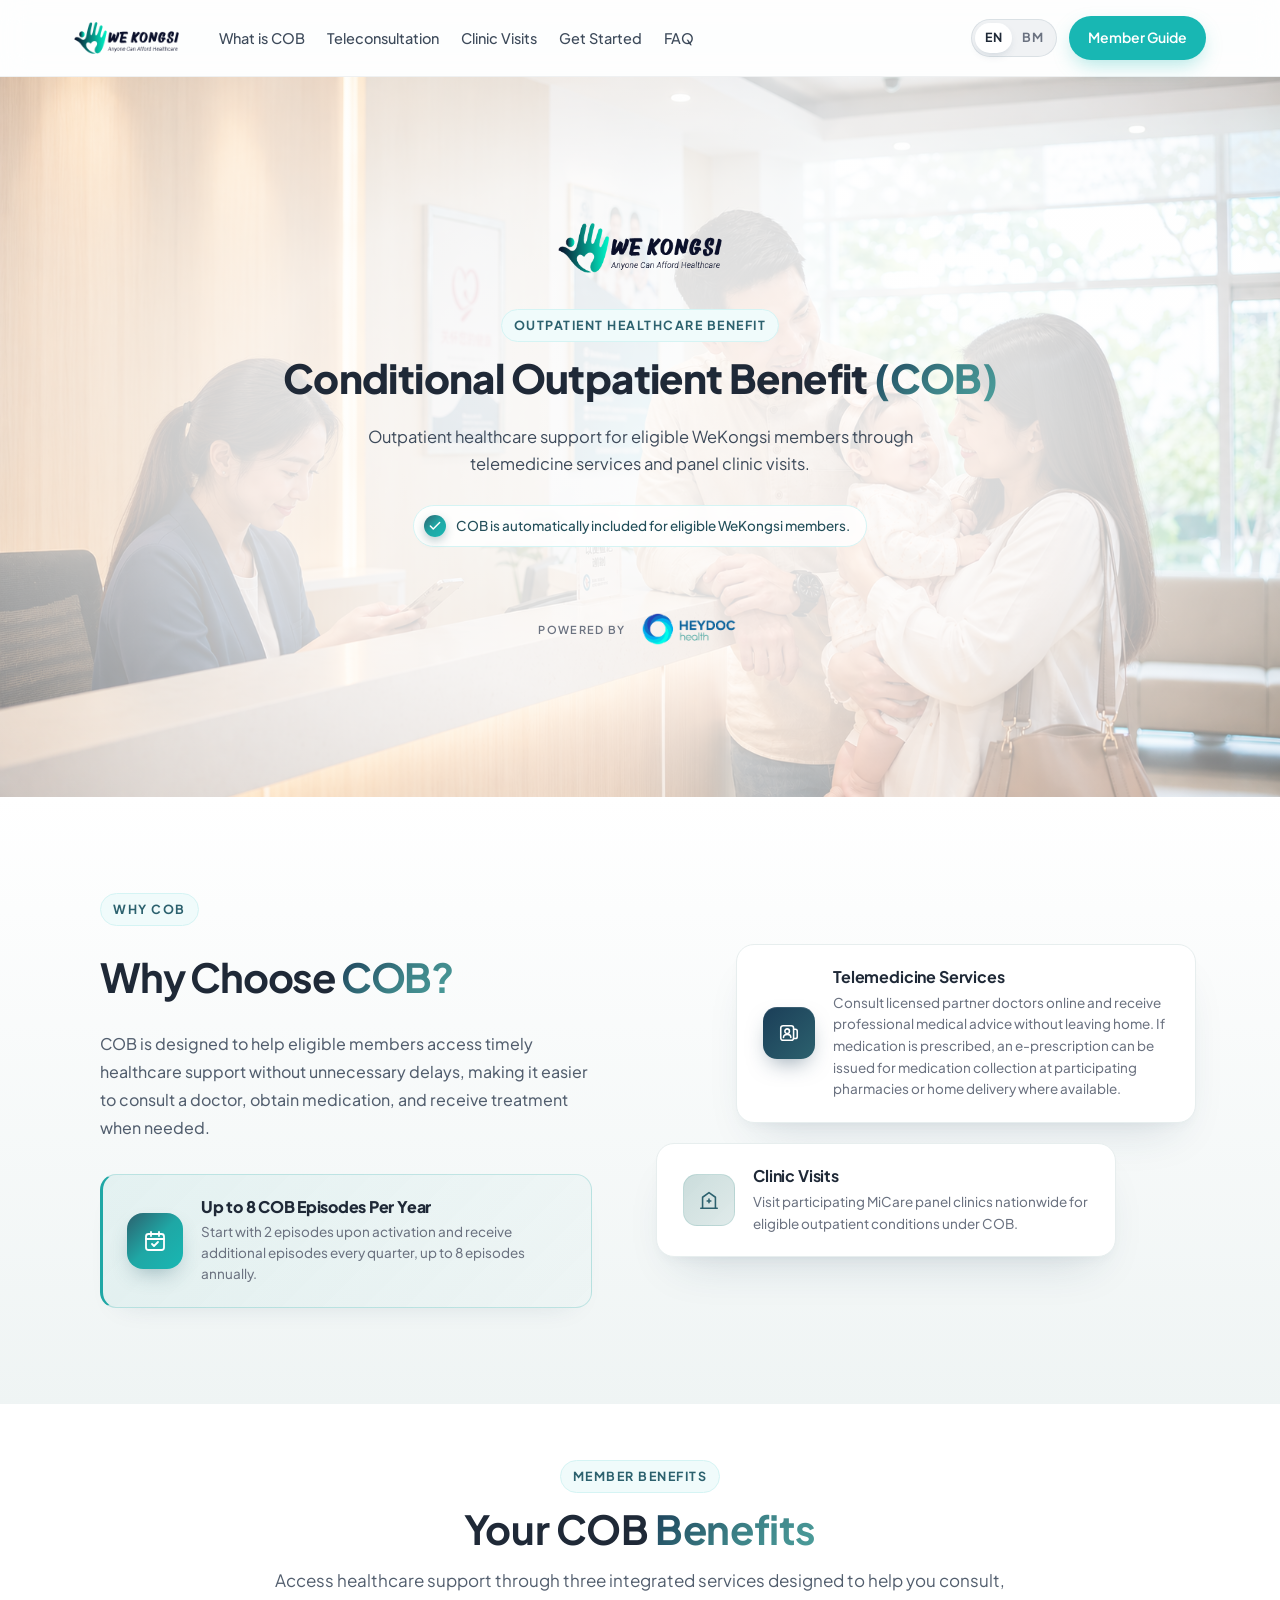
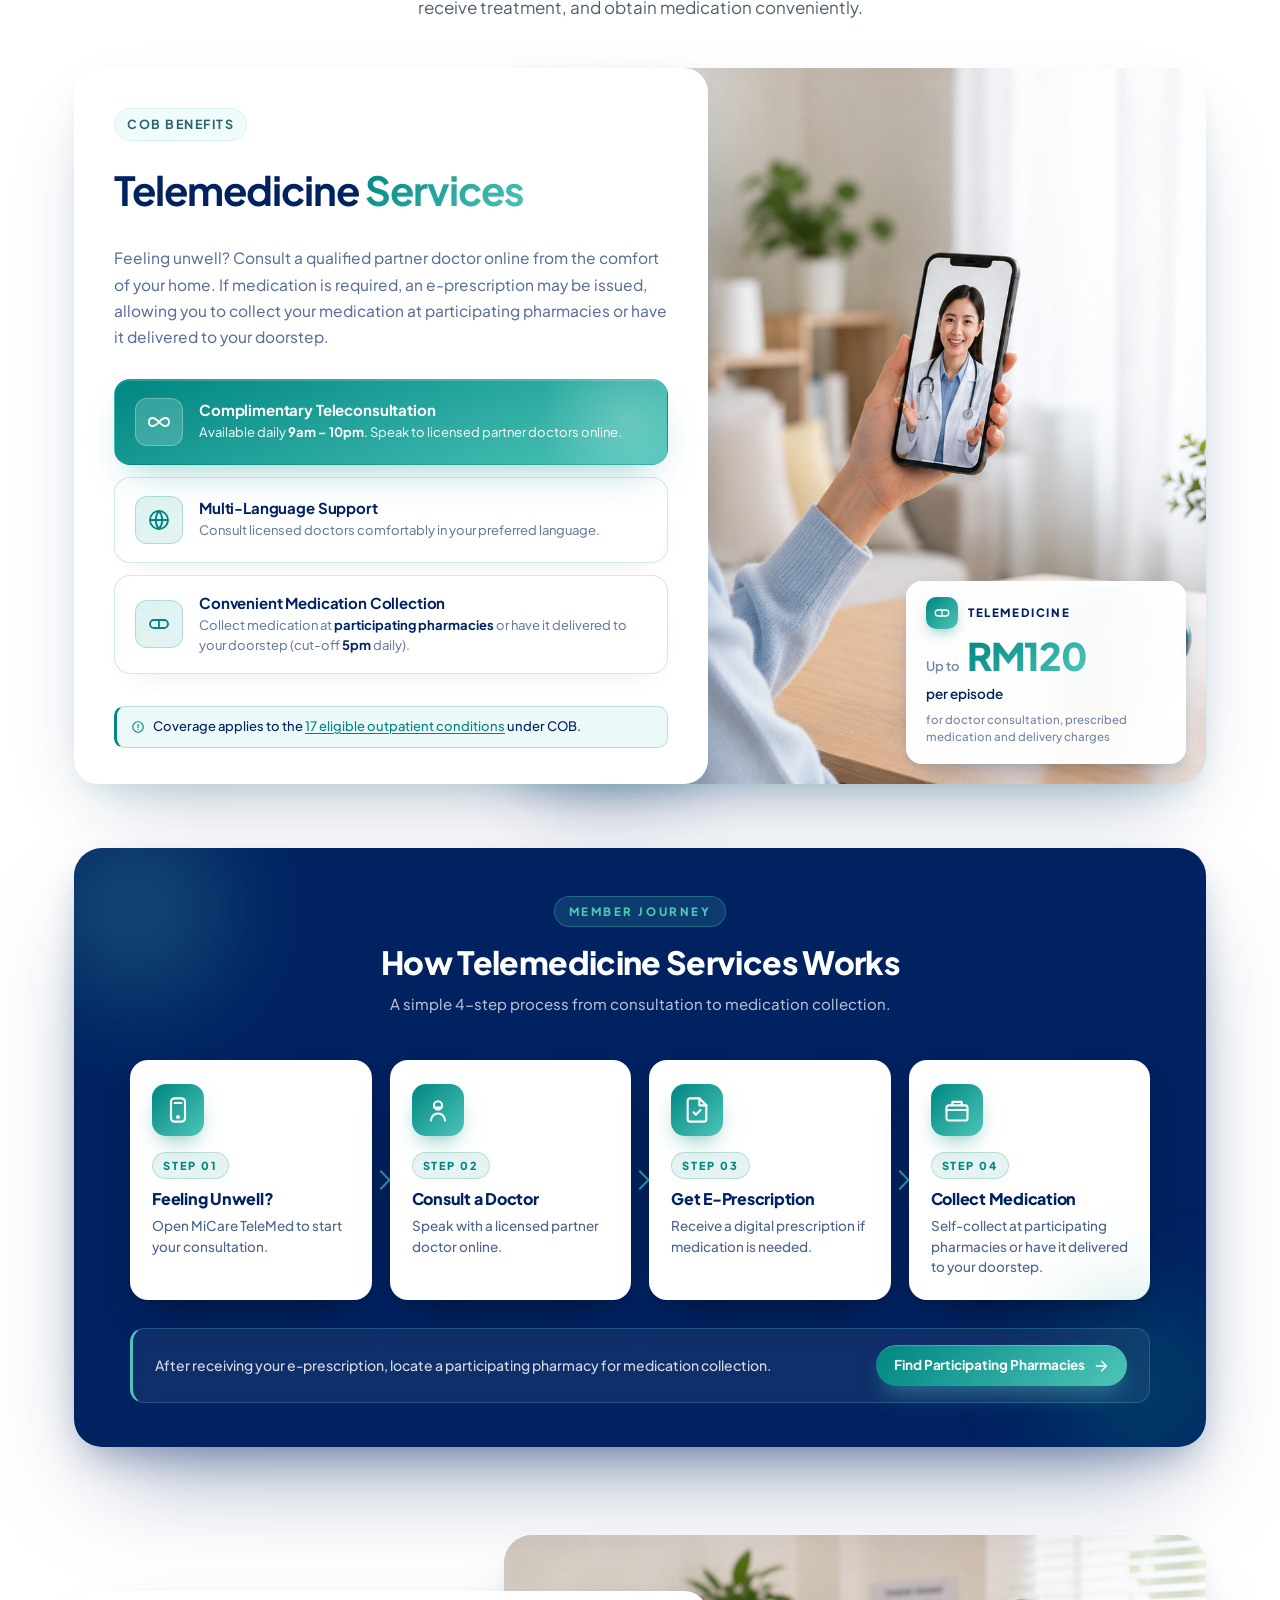
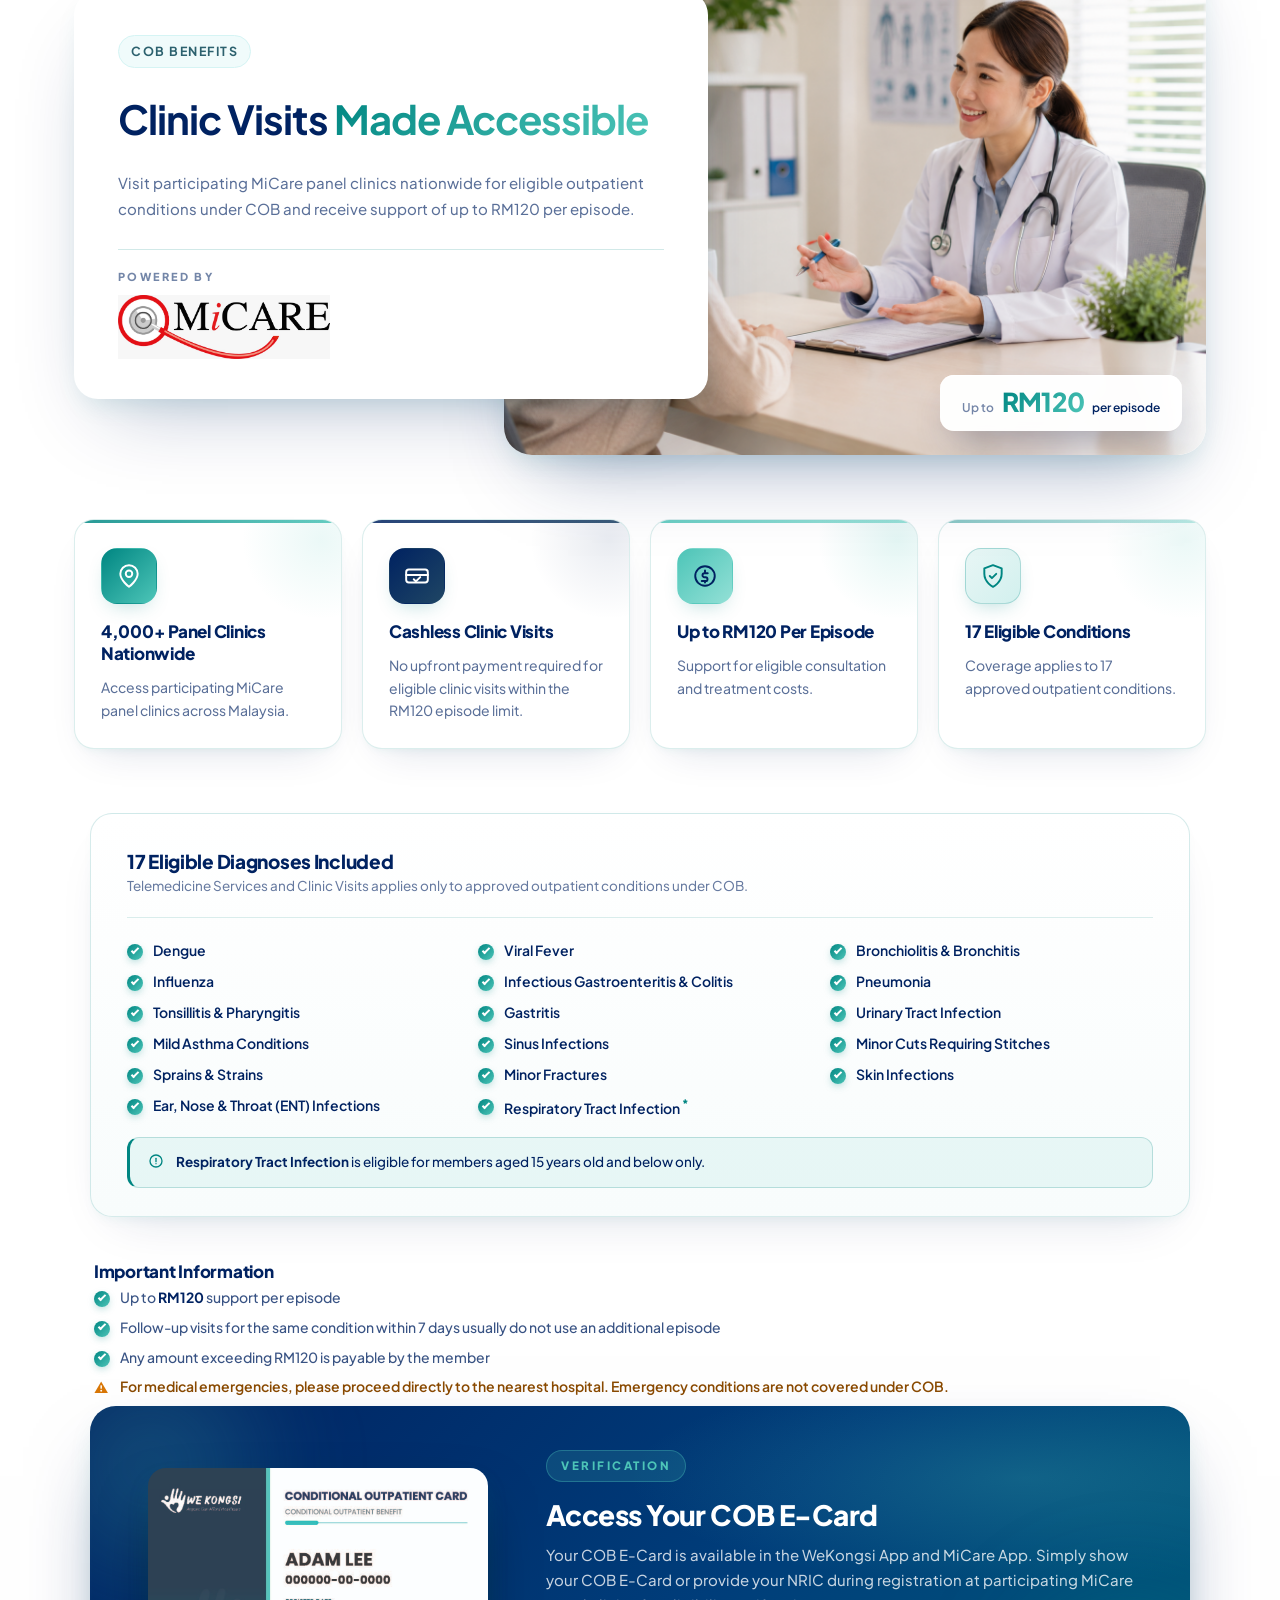
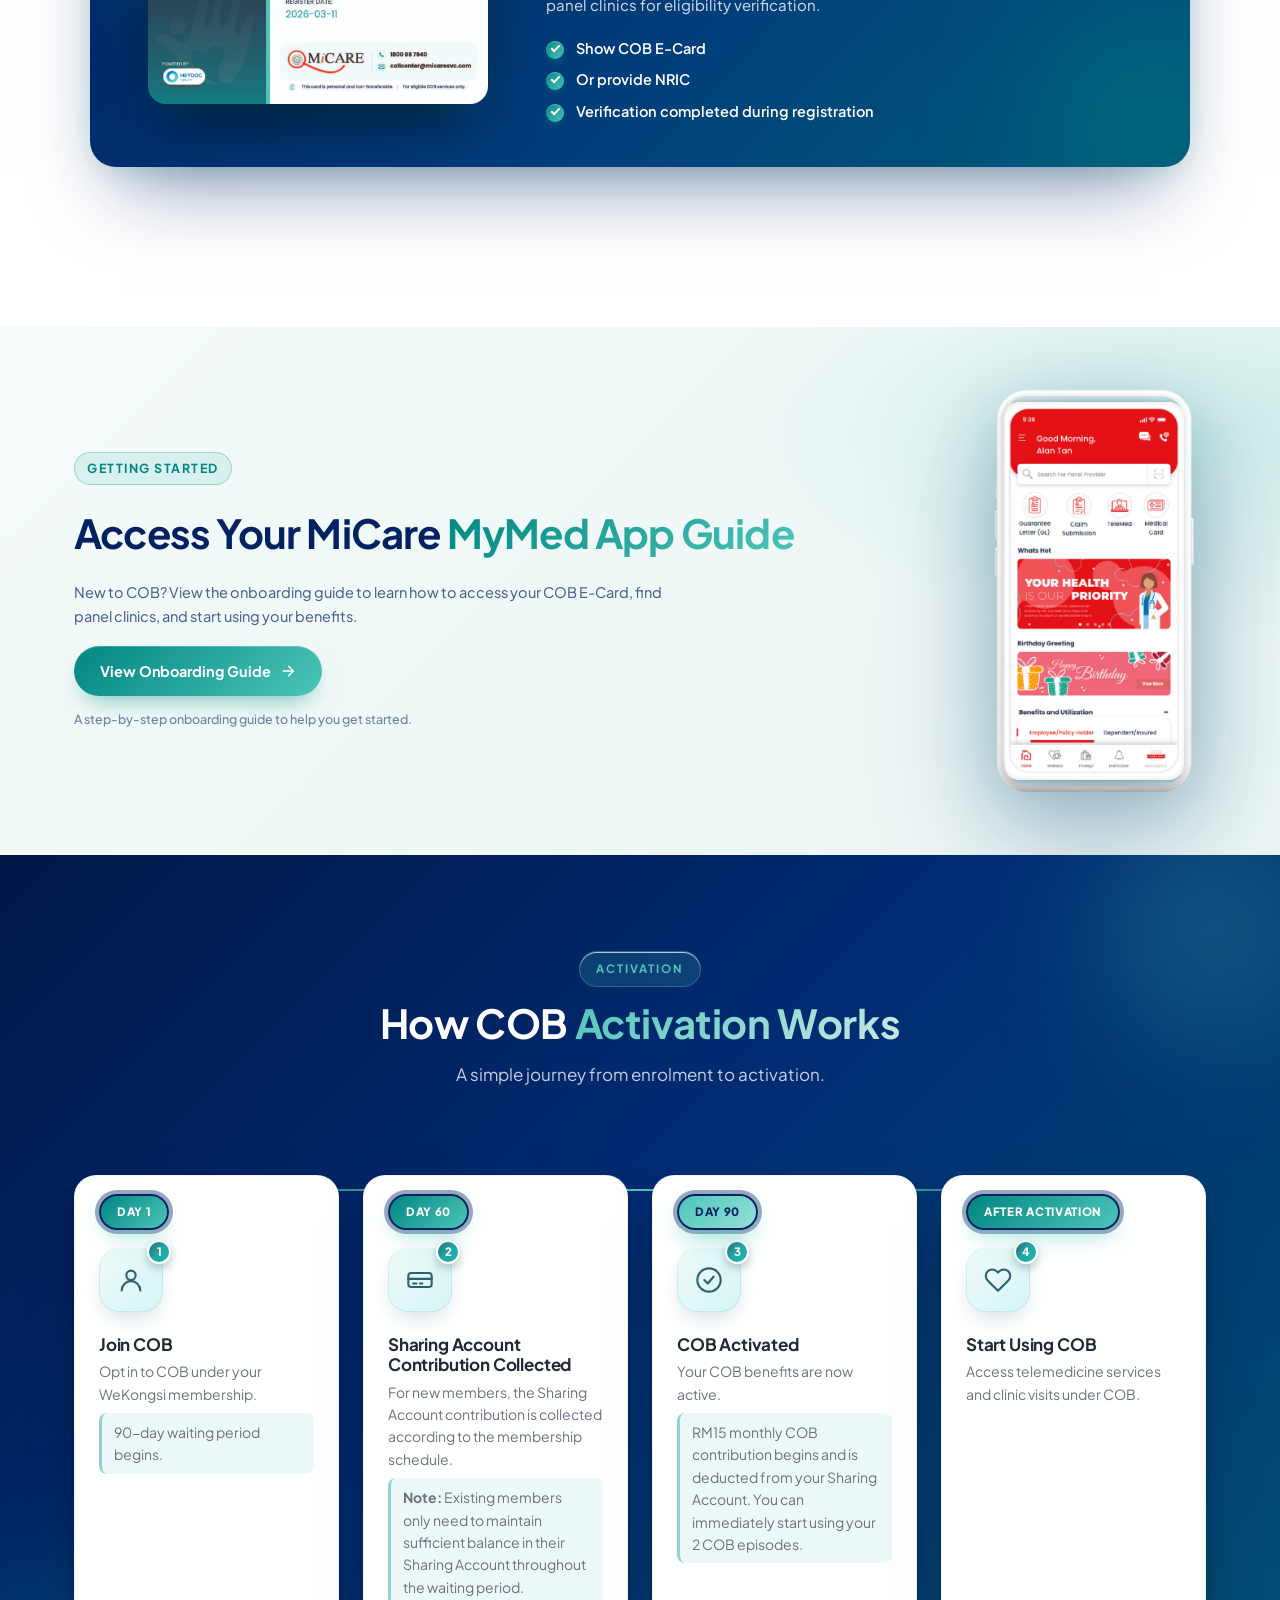
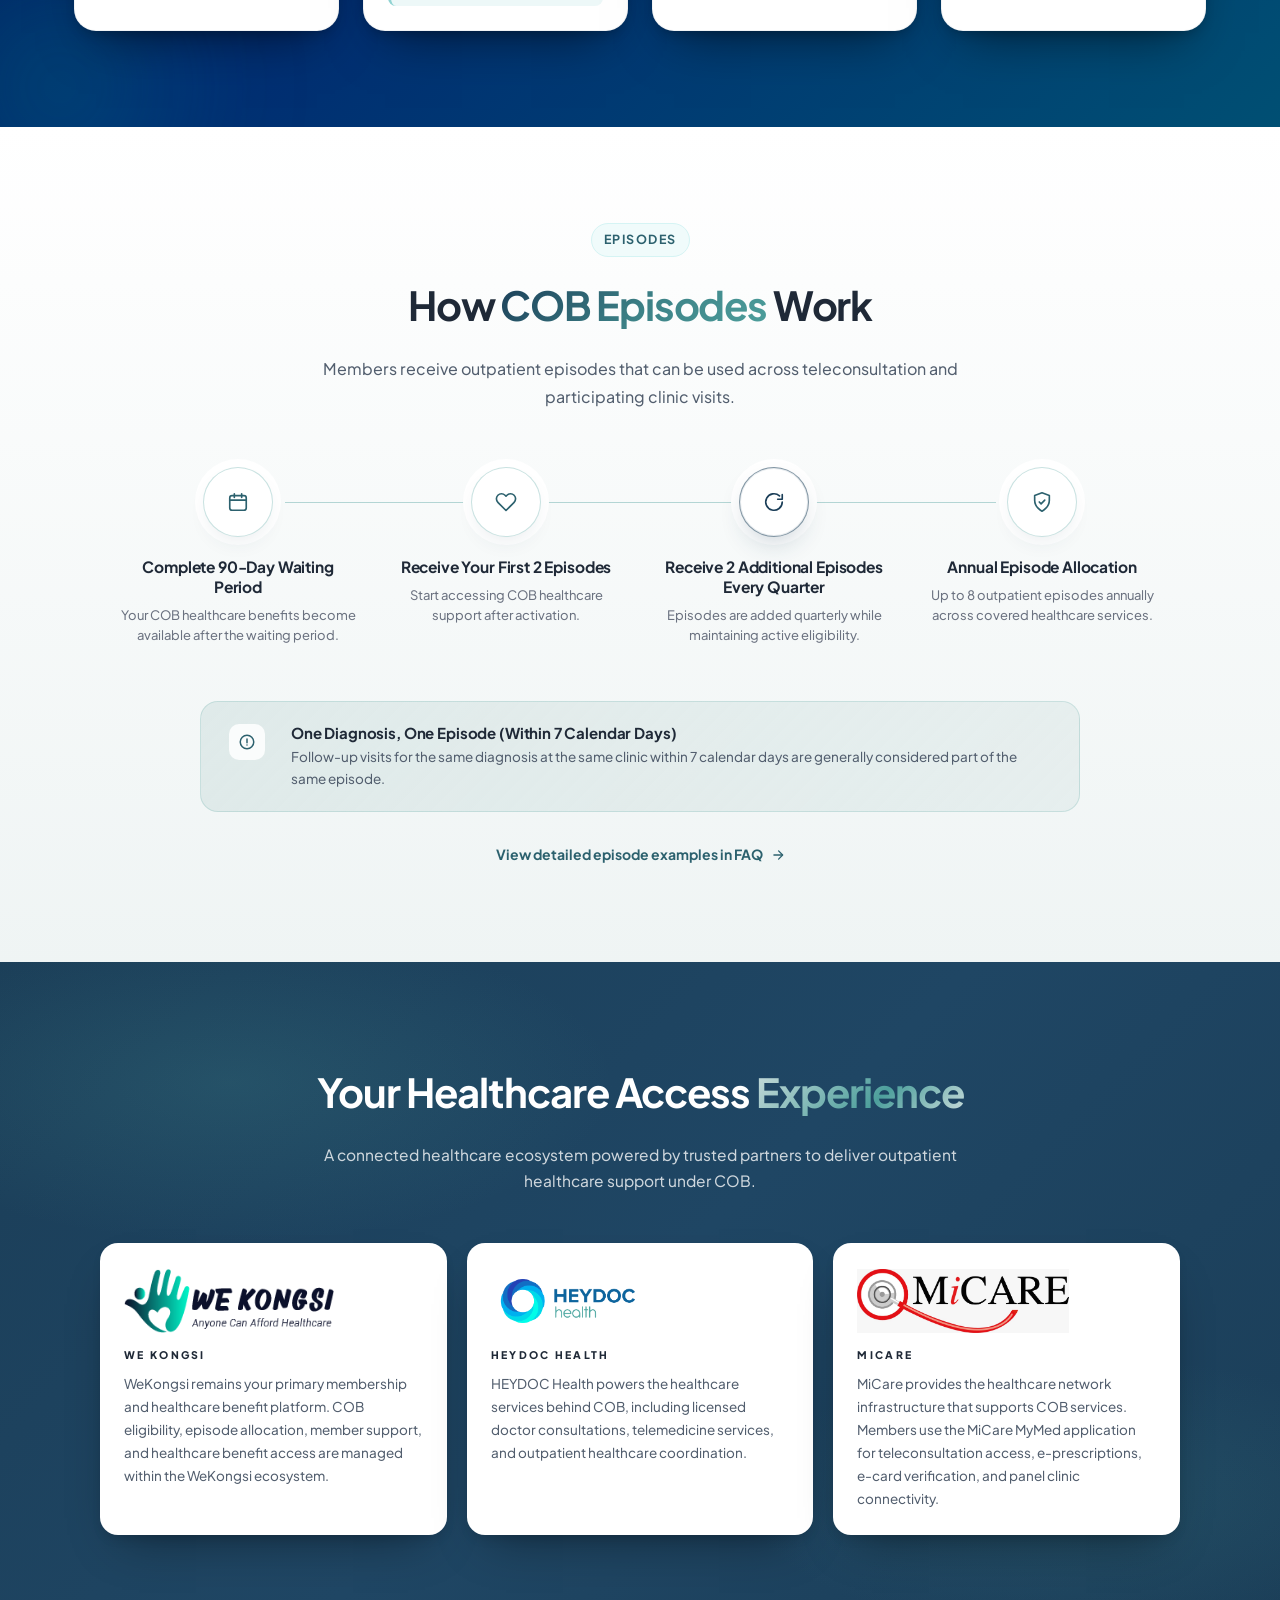
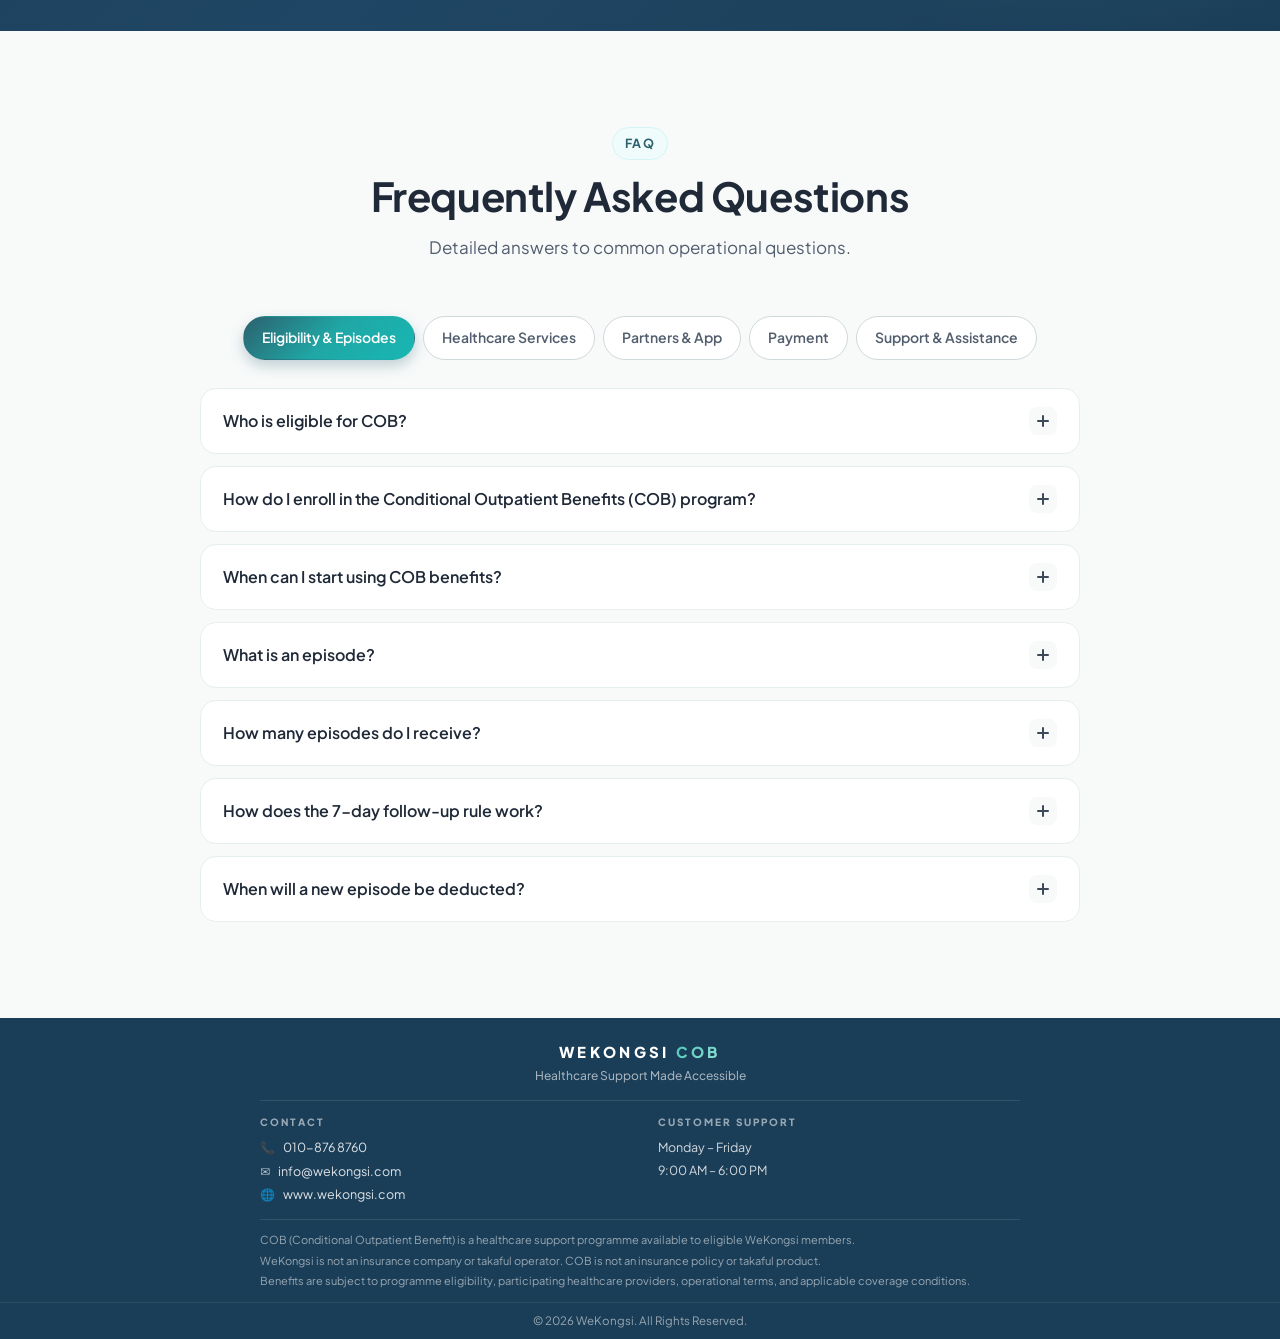
==== index.html @ 865c1e7e "Reframe Benefit 01 as Telemedicine Services (RM120 combined cap) - Why COB: merge Complimentary Tele" ====
<!DOCTYPE html>
<html lang="en">
<head>
  <meta charset="UTF-8" />
  <meta name="viewport" content="width=device-width, initial-scale=1.0" />
  <meta name="description" content="WeKongsi Conditional Outpatient Benefit (COB) — Outpatient healthcare support through teleconsultation, pharmacy access, panel clinics, and urgent care." />
  <title>WeKongsi COB — Conditional Outpatient Benefit</title>
  <link rel="preconnect" href="https://fonts.googleapis.com" />
  <link rel="preconnect" href="https://fonts.gstatic.com" crossorigin />
  <link href="https://fonts.googleapis.com/css2?family=Plus+Jakarta+Sans:wght@400;500;600;700;800&family=Inter:wght@400;500;600;700&display=swap" rel="stylesheet" />
  <link rel="stylesheet" href="styles.css?v=2026-06-tkn1" />
</head>
<body>

  <!-- NAVBAR -->
  <header class="nav">
    <div class="container nav__inner">
      <a class="nav__brand" href="#top" aria-label="WeKongsi home">
        <img src="wekongsilogo.jpg" alt="WeKongsi" class="nav__logo" />
      </a>
      <nav class="nav__links" aria-label="Primary">
        <a href="#what">What is COB</a>
        <a href="#teleconsult">Teleconsultation</a>
        <a href="#clinicvisit">Clinic Visits</a>
        <a href="#start">Get Started</a>
        <a href="#faq">FAQ</a>
      </nav>
      <div class="nav__actions">
        <div class="nav__lang" role="group" aria-label="Language">
          <a href="index.html" class="nav__lang-btn is-active" aria-current="page">EN</a>
          <a href="index-bm.html" class="nav__lang-btn">BM</a>
        </div>
        <a href="WeKongsi-Members-Onboarding-Deck-V2-June2026.pdf" target="_blank" rel="noopener" class="btn btn--primary btn--sm">Member Guide</a>
      </div>
      <button class="nav__toggle" aria-label="Toggle menu" aria-expanded="false">
        <span></span><span></span><span></span>
      </button>
    </div>
  </header>

  <main id="top">

    <!-- 1. HERO -->
    <section class="hero">
      <div class="hero__photo" aria-hidden="true"></div>
      <div class="hero__overlay" aria-hidden="true"></div>
      <div class="container hero__inner">
        <div class="hero__copy">
          <div class="hero__brandblock">
            <img src="wekongsilogo.jpg" alt="WeKongsi" class="hero__logo" />
          </div>

          <span class="eyebrow">Outpatient Healthcare Benefit</span>
          <h1 class="hero__title">
            Conditional Outpatient Benefit <span class="grad">(COB)</span>
          </h1>
          <p class="hero__sub">
            Outpatient healthcare support for eligible WeKongsi members through
            telemedicine services and panel clinic visits.
          </p>

          <div class="hero__note">
            <span class="hero__noteicon">
              <svg viewBox="0 0 24 24" width="14" height="14" fill="none" stroke="currentColor" stroke-width="2.5" stroke-linecap="round" stroke-linejoin="round"><path d="M20 6 9 17l-5-5"/></svg>
            </span>
            COB is automatically included for eligible WeKongsi members.
          </div>

          <div class="powered powered--big">
            <span class="powered__label">Powered by</span>
            <img src="heydoclogo.jpg" alt="HEYDOC Health" class="powered__logo" />
          </div>
        </div>
      </div>
    </section>

    <!-- 2. WHAT IS COB -->
    <section id="what" class="section section--quiet">
      <div class="container">
        <div class="overview">
          <div class="overview__head">
            <span class="eyebrow">Why COB</span>
            <h2 class="overview__title">Why Choose <span class="grad">COB?</span></h2>
            <p class="overview__desc">
              COB is designed to help eligible members access timely healthcare support without unnecessary delays, making it easier to consult a doctor, obtain medication, and receive treatment when needed.
            </p>
            <article class="overview__feature">
              <div class="overview__feature-icon">
                <svg viewBox="0 0 24 24" width="24" height="24" fill="none" stroke="currentColor" stroke-width="1.8" stroke-linecap="round" stroke-linejoin="round"><rect x="3" y="5" width="18" height="16" rx="2.5"/><path d="M3 10h18M8 3v4M16 3v4"/><path d="m9 15 2 2 4-4"/></svg>
              </div>
              <div class="overview__feature-body">
                <h3>Up to 8 COB Episodes Per Year</h3>
                <p>Start with 2 episodes upon activation and receive additional episodes every quarter, up to 8 episodes annually.</p>
              </div>
            </article>
          </div>

          <div class="overview__cards">
            <article class="ocard ocard--a">
              <div class="ocard__icon ocard__icon--dark">
                <svg viewBox="0 0 24 24" width="22" height="22" fill="none" stroke="currentColor" stroke-width="1.7" stroke-linecap="round" stroke-linejoin="round"><rect x="3" y="4" width="14" height="16" rx="2.5"/><circle cx="10" cy="10" r="2.5"/><path d="M6 17c0-2.2 1.8-3.5 4-3.5s4 1.3 4 3.5"/><path d="M17 8h2a2 2 0 0 1 2 2v6a2 2 0 0 1-2 2h-2"/></svg>
              </div>
              <div class="ocard__body">
                <h4>Telemedicine Services</h4>
                <p>Consult licensed partner doctors online and receive professional medical advice without leaving home. If medication is prescribed, an e-prescription can be issued for medication collection at participating pharmacies or home delivery where available.</p>
              </div>
            </article>
            <article class="ocard ocard--b">
              <div class="ocard__icon ocard__icon--soft">
                <svg viewBox="0 0 24 24" width="22" height="22" fill="none" stroke="currentColor" stroke-width="1.7" stroke-linecap="round" stroke-linejoin="round"><path d="M3 21h18"/><path d="M5 21V9l7-5 7 5v12"/><path d="M10 13h4M12 11v4"/></svg>
              </div>
              <div class="ocard__body">
                <h4>Clinic Visits</h4>
                <p>Visit participating MiCare panel clinics nationwide for eligible outpatient conditions under COB.</p>
              </div>
            </article>
          </div>
        </div>
      </div>
    </section>










    <!-- Benefits intro heading -->
    <section id="benefits" class="section section--quiet benefits-intro">
      <div class="container">
        <div class="section__head section__head--center">
          <span class="eyebrow eyebrow--center">Member Benefits</span>
          <h2>Your COB <span class="grad">Benefits</span></h2>
          <p class="lead">Access healthcare support through three integrated services designed to help you consult, receive treatment, and obtain medication conveniently.</p>
        </div>
      </div>
    </section>

    <!-- 3. TELEMEDICINE SERVICES — Benefit 01 -->
    <section id="teleconsult" class="section tk-section">
      <div class="container">
        <div class="tk">
          <!-- 2-column hero: image left + title/subtitle right -->
          <div class="tk__hero">
            <div class="tk__image">
              <img src="tele.jpg" alt="Online doctor consultation through MiCare healthcare platform" />
              <div class="tk__overlay">
                <div class="tk__overlay-head">
                  <span class="tk__overlay-icon">
                    <svg viewBox="0 0 24 24" width="18" height="18" fill="none" stroke="currentColor" stroke-width="1.8" stroke-linecap="round" stroke-linejoin="round"><rect x="3" y="8" width="18" height="8" rx="4"/><path d="M12 8v8"/></svg>
                  </span>
                  <span class="tk__overlay-label">Telemedicine</span>
                </div>
                <div class="tk__overlay-amount">
                  <span class="tk__overlay-prefix">Up to</span>
                  <strong class="tk__overlay-big">RM120</strong>
                  <span class="tk__overlay-suffix">per episode</span>
                </div>
                <p class="tk__overlay-sub">for doctor consultation, prescribed medication and delivery charges</p>
              </div>
            </div>

            <div class="tk__head">
              <span class="eyebrow tk__eyebrow">COB Benefits</span>
              <h2 class="tk__title">Telemedicine <span class="tk__title-grad">Services</span></h2>
              <p class="tk__lead">
                Feeling unwell? Consult a qualified partner doctor online from the comfort of your home. If medication is required, an e-prescription may be issued, allowing you to collect your medication at participating pharmacies or have it delivered to your doorstep.
              </p>

              <!-- 3 feature cards stacked below title/subtitle -->
              <div class="tk-cards">
                <article class="tk-card tk-card--primary">
                  <div class="tk-card__icon">
                    <svg viewBox="0 0 24 24" width="24" height="24" fill="none" stroke="currentColor" stroke-width="1.8" stroke-linecap="round" stroke-linejoin="round"><path d="M18.178 8c5.096 0 5.096 8 0 8-5.095 0-7.133-8-12.739-8-4.585 0-4.585 8 0 8 5.606 0 7.644-8 12.739-8z"/></svg>
                  </div>
                  <div class="tk-card__body">
                    <h3>Complimentary Teleconsultation</h3>
                    <p>Available daily <strong>9am – 10pm</strong>. Speak to licensed partner doctors online.</p>
                  </div>
                </article>

                <article class="tk-card">
                  <div class="tk-card__icon">
                    <svg viewBox="0 0 24 24" width="24" height="24" fill="none" stroke="currentColor" stroke-width="1.8" stroke-linecap="round" stroke-linejoin="round"><circle cx="12" cy="12" r="9"/><path d="M3 12h18"/><path d="M12 3a14 14 0 0 1 0 18M12 3a14 14 0 0 0 0 18"/></svg>
                  </div>
                  <div class="tk-card__body">
                    <h3>Multi-Language Support</h3>
                    <p>Consult licensed doctors comfortably in your preferred language.</p>
                  </div>
                </article>

                <article class="tk-card">
                  <div class="tk-card__icon">
                    <svg viewBox="0 0 24 24" width="24" height="24" fill="none" stroke="currentColor" stroke-width="1.8" stroke-linecap="round" stroke-linejoin="round"><rect x="3" y="8" width="18" height="8" rx="4"/><path d="M12 8v8"/></svg>
                  </div>
                  <div class="tk-card__body">
                    <h3>Convenient Medication Collection</h3>
                    <p>Collect medication at <strong>participating pharmacies</strong> or have it delivered to your doorstep (cut-off <strong>5pm</strong> daily).</p>
                  </div>
                </article>
              </div>

              <p class="tk__note"><svg viewBox="0 0 24 24" width="14" height="14" fill="none" stroke="currentColor" stroke-width="2" stroke-linecap="round" stroke-linejoin="round"><circle cx="12" cy="12" r="9"/><path d="M12 8v5"/><path d="M12 16h.01"/></svg><span>Coverage applies to the <a href="#diagnoses">17 eligible outpatient conditions</a> under COB.</span></p>
            </div>
          </div>
        </div>
      </div>

      <!-- Floating Journey Panel — overlaps the section bottom -->
      <div class="container">
        <div class="tk-journey">
          <div class="tk-journey__head">
            <span class="tk-journey__eyebrow">Member Journey</span>
            <h3 class="tk-journey__title">How Telemedicine Services Works</h3>
            <p class="tk-journey__desc">A simple 4-step process from consultation to medication collection.</p>
          </div>

          <ol class="tk-journey__steps">
            <li class="tk-jstep">
              <div class="tk-jstep__icon">
                <svg viewBox="0 0 24 24" width="28" height="28" fill="none" stroke="currentColor" stroke-width="1.8" stroke-linecap="round" stroke-linejoin="round"><rect x="6" y="2" width="12" height="20" rx="3"/><path d="M9 6h6"/><circle cx="12" cy="18" r="0.8" fill="currentColor"/></svg>
              </div>
              <span class="tk-jstep__num">Step 01</span>
              <h4>Feeling Unwell?</h4>
              <p>Open MiCare TeleMed to start your consultation.</p>
            </li>

            <li class="tk-jstep">
              <div class="tk-jstep__icon">
                <svg viewBox="0 0 24 24" width="28" height="28" fill="none" stroke="currentColor" stroke-width="1.8" stroke-linecap="round" stroke-linejoin="round"><circle cx="12" cy="8" r="3.5"/><path d="M6 21c0-3.5 2.7-6 6-6s6 2.5 6 6"/><path d="M9 10h6"/></svg>
              </div>
              <span class="tk-jstep__num">Step 02</span>
              <h4>Consult a Doctor</h4>
              <p>Speak with a licensed partner doctor online.</p>
            </li>

            <li class="tk-jstep">
              <div class="tk-jstep__icon">
                <svg viewBox="0 0 24 24" width="28" height="28" fill="none" stroke="currentColor" stroke-width="1.8" stroke-linecap="round" stroke-linejoin="round"><path d="M14 2H6a2 2 0 0 0-2 2v16a2 2 0 0 0 2 2h12a2 2 0 0 0 2-2V8z"/><path d="M14 2v6h6"/><path d="m9 14 2 2 4-4"/></svg>
              </div>
              <span class="tk-jstep__num">Step 03</span>
              <h4>Get E-Prescription</h4>
              <p>Receive a digital prescription if medication is needed.</p>
            </li>

            <li class="tk-jstep">
              <div class="tk-jstep__icon">
                <svg viewBox="0 0 24 24" width="28" height="28" fill="none" stroke="currentColor" stroke-width="1.8" stroke-linecap="round" stroke-linejoin="round"><rect x="3" y="8" width="18" height="13" rx="2"/><path d="M3 12h18M8 8V5h8v3"/></svg>
              </div>
              <span class="tk-jstep__num">Step 04</span>
              <h4>Collect Medication</h4>
              <p>Self-collect at participating pharmacies or have it delivered to your doorstep.</p>
            </li>
          </ol>

          <!-- Utility row — find a pharmacy after teleconsult -->
          <div class="tk-utility">
            <p class="tk-utility__text">After receiving your e-prescription, locate a participating pharmacy for medication collection.</p>
            <a href="https://www.alpropharmacy.com/pages/store-locator?srsltid=AfmBOora_I6QwItGNiEFD3XqqOyM37XngH6BJ7XRexeMkI8Rf5rtZFUf" target="_blank" rel="noopener" class="tk-utility__btn">
              Find Participating Pharmacies
              <svg viewBox="0 0 24 24" width="16" height="16" fill="none" stroke="currentColor" stroke-width="2.2" stroke-linecap="round" stroke-linejoin="round"><path d="M5 12h14"/><path d="m13 5 7 7-7 7"/></svg>
            </a>
          </div>
        </div>
      </div>

    </section>


    <!-- 4. CLINIC VISIT — Benefit 02 -->
    <section id="clinicvisit" class="section cv-section">
      <div class="container">

        <!-- Hero split: image right + overlapping content panel left -->
        <div class="cv-hero-split">
          <div class="cv-hero-split__image">
            <img src="common.jpg" alt="Doctor consulting with patient at MiCare panel clinic" />
            <div class="cv-hero-split__badge">
              <span class="cv-hero-split__badge-prefix">Up to</span>
              <strong class="cv-hero-split__badge-amount">RM120</strong>
              <span class="cv-hero-split__badge-suffix">per episode</span>
            </div>
          </div>
          <div class="cv-hero-split__panel">
            <span class="eyebrow cv-hero-split__eyebrow">COB Benefits</span>
            <h2 class="cv-hero-split__title">Clinic Visits <span class="cv-head__grad">Made Accessible</span></h2>
            <p class="cv-hero-split__desc">
              Visit participating MiCare panel clinics nationwide for eligible outpatient conditions under COB and receive support of up to RM120 per episode.
            </p>
            <div class="cv-poweredby">
              <span class="cv-poweredby__label">Powered by</span>
              <img src="micare.jpg" alt="MiCare" class="cv-poweredby__logo" />
            </div>
          </div>
        </div>

        <!-- 4 feature cards — primary benefit highlights -->
        <div class="cvf-grid">
          <article class="cvf-card cvf-card--primary">
            <div class="cvf-card__icon">
              <svg viewBox="0 0 24 24" width="26" height="26" fill="none" stroke="currentColor" stroke-width="1.8" stroke-linecap="round" stroke-linejoin="round"><path d="M12 2a8 8 0 0 0-8 8c0 6 8 12 8 12s8-6 8-12a8 8 0 0 0-8-8z"/><circle cx="12" cy="10" r="3"/></svg>
            </div>
            <h3 class="cvf-card__title">4,000+ Panel Clinics Nationwide</h3>
            <p class="cvf-card__desc">Access participating MiCare panel clinics across Malaysia.</p>
          </article>

          <article class="cvf-card cvf-card--navy">
            <div class="cvf-card__icon">
              <svg viewBox="0 0 24 24" width="26" height="26" fill="none" stroke="currentColor" stroke-width="1.8" stroke-linecap="round" stroke-linejoin="round"><rect x="2" y="6" width="20" height="12" rx="2.5"/><path d="M2 11h20"/><path d="m9 15 2 2 4-4"/></svg>
            </div>
            <h3 class="cvf-card__title">Cashless Clinic Visits</h3>
            <p class="cvf-card__desc">No upfront payment required for eligible clinic visits within the RM120 episode limit.</p>
          </article>

          <article class="cvf-card cvf-card--accent">
            <div class="cvf-card__icon">
              <svg viewBox="0 0 24 24" width="26" height="26" fill="none" stroke="currentColor" stroke-width="1.8" stroke-linecap="round" stroke-linejoin="round"><circle cx="12" cy="12" r="9"/><path d="M14.5 9.5h-3a1.8 1.8 0 0 0 0 3.6h1a1.8 1.8 0 0 1 0 3.6h-3.5"/><path d="M12 7v1.5M12 16.5V18"/></svg>
            </div>
            <h3 class="cvf-card__title">Up to RM120 Per Episode</h3>
            <p class="cvf-card__desc">Support for eligible consultation and treatment costs.</p>
          </article>

          <article class="cvf-card cvf-card--soft">
            <div class="cvf-card__icon">
              <svg viewBox="0 0 24 24" width="26" height="26" fill="none" stroke="currentColor" stroke-width="1.8" stroke-linecap="round" stroke-linejoin="round"><path d="M12 22s8-4 8-12V5l-8-3-8 3v5c0 8 8 12 8 12z"/><path d="m9 12 2 2 4-4"/></svg>
            </div>
            <h3 class="cvf-card__title">17 Eligible Conditions</h3>
            <p class="cvf-card__desc">Coverage applies to 17 approved outpatient conditions.</p>
          </article>
        </div>
      </div>

      <!-- Eligible Conditions — all 17 visible -->
      <div class="container">
        <div class="cv-cond" id="diagnoses">
          <div class="cv-cond__head">
            <div>
              <h3 class="cv-cond__title">17 Eligible Diagnoses Included</h3>
              <p class="cv-cond__desc">Telemedicine Services and Clinic Visits applies only to approved outpatient conditions under COB.</p>
            </div>
          </div>

          <ul class="cv-cond__list">
            <li>Dengue</li>
            <li>Viral Fever</li>
            <li>Bronchiolitis &amp; Bronchitis</li>
            <li>Influenza</li>
            <li>Infectious Gastroenteritis &amp; Colitis</li>
            <li>Pneumonia</li>
            <li>Tonsillitis &amp; Pharyngitis</li>
            <li>Gastritis</li>
            <li>Urinary Tract Infection</li>
            <li>Mild Asthma Conditions</li>
            <li>Sinus Infections</li>
            <li>Minor Cuts Requiring Stitches</li>
            <li>Sprains &amp; Strains</li>
            <li>Minor Fractures</li>
            <li>Skin Infections</li>
            <li>Ear, Nose &amp; Throat (ENT) Infections</li>
            <li>Respiratory Tract Infection<sup>*</sup></li>
          </ul>

          <div class="cv-cond__note">
            <svg viewBox="0 0 24 24" width="16" height="16" fill="none" stroke="currentColor" stroke-width="2" stroke-linecap="round" stroke-linejoin="round"><circle cx="12" cy="12" r="9"/><path d="M12 8v5"/><path d="M12 16h.01"/></svg>
            <p><strong>Respiratory Tract Infection</strong> is eligible for members aged 15 years old and below only.</p>
          </div>
        </div>
      </div>

      <!-- Important Information (compact strip) -->
      <div class="container">
        <div class="cv-notes">
          <h3 class="cv-notes__title">Important Information</h3>
          <ul class="cv-notes__list">
            <li>Up to <strong>RM120</strong> support per episode</li>
            <li>Follow-up visits for the same condition within 7 days usually do not use an additional episode</li>
            <li>Any amount exceeding RM120 is payable by the member</li>
            <li class="cv-notes__warn">For medical emergencies, please proceed directly to the nearest hospital. Emergency conditions are not covered under COB.</li>
          </ul>
        </div>
      </div>

      <!-- Compact E-Card Verification -->
      <div class="container">
        <div class="cv-verify">
          <div class="cv-verify__visual">
            <img src="card.jpg" alt="COB Member E-Card" class="cv-verify__cardimg" />
          </div>
          <div class="cv-verify__body">
            <span class="cv-verify__eyebrow">Verification</span>
            <h3 class="cv-verify__title">Access Your COB E-Card</h3>
            <p class="cv-verify__desc">Your COB E-Card is available in the WeKongsi App and MiCare App. Simply show your COB E-Card or provide your NRIC during registration at participating MiCare panel clinics for eligibility verification.</p>
            <ul class="cv-verify__list">
              <li>Show COB E-Card</li>
              <li>Or provide NRIC</li>
              <li>Verification completed during registration</li>
            </ul>
          </div>
        </div>
      </div>
    </section>

    <!-- 4c. MICARE APP CTA -->
    <section id="app-guide" class="section app-cta">
      <div class="container">
        <div class="app-cta__inner">
          <div class="app-cta__copy">
            <span class="eyebrow app-cta__eyebrow">Getting Started</span>
            <h2 class="app-cta__title">Access Your MiCare <span class="app-cta__grad">MyMed App Guide</span></h2>
            <p class="app-cta__desc">
              New to COB? View the onboarding guide to learn how to access your COB E-Card, find panel clinics, and start using your benefits.
            </p>
            <a href="WeKongsi-Members-Onboarding-Deck-V2-June2026.pdf" target="_blank" rel="noopener" class="app-cta__btn">
              View Onboarding Guide
              <svg viewBox="0 0 24 24" width="18" height="18" fill="none" stroke="currentColor" stroke-width="2.2" stroke-linecap="round" stroke-linejoin="round"><path d="M5 12h14"/><path d="m13 5 7 7-7 7"/></svg>
            </a>
            <p class="app-cta__note">A step-by-step onboarding guide to help you get started.</p>
          </div>
          <div class="app-cta__visual">
            <img src="phone.jpg.png" alt="MiCare MyMed App preview" class="app-cta__phone" />
          </div>
        </div>
      </div>
    </section>

    <!-- 5. HOW TO ENROL -->
    <section id="start" class="section section--enrol-bg">
      <div class="container">
        <div class="section__head section__head--center">
          <span class="eyebrow eyebrow--center eyebrow--glass">Activation</span>
          <h2>How COB <span class="grad-light">Activation Works</span></h2>
          <p class="lead">A simple journey from enrolment to activation.</p>
        </div>

        <ol class="steps steps--timeline">
          <li class="step">
            <span class="step__day">Day 1</span>
            <div class="step__icon">
              <svg viewBox="0 0 24 24" width="28" height="28" fill="none" stroke="currentColor" stroke-width="1.8" stroke-linecap="round" stroke-linejoin="round"><circle cx="12" cy="8" r="4"/><path d="M20 21a8 8 0 1 0-16 0"/></svg>
              <span class="step__num">1</span>
            </div>
            <h4>Join COB</h4>
            <p>Opt in to COB under your WeKongsi membership.</p>
            <p class="step__hint">90-day waiting period begins.</p>
          </li>
          <li class="step">
            <span class="step__day">Day 60</span>
            <div class="step__icon">
              <svg viewBox="0 0 24 24" width="28" height="28" fill="none" stroke="currentColor" stroke-width="1.8" stroke-linecap="round" stroke-linejoin="round"><rect x="2" y="6" width="20" height="12" rx="2.5"/><path d="M2 11h20"/><path d="M6 15h3M12 15h2"/></svg>
              <span class="step__num">2</span>
            </div>
            <h4>Sharing Account Contribution Collected</h4>
            <p>For new members, the Sharing Account contribution is collected according to the membership schedule.</p>
            <p class="step__hint"><strong>Note:</strong> Existing members only need to maintain sufficient balance in their Sharing Account throughout the waiting period.</p>
          </li>
          <li class="step">
            <span class="step__day step__day--accent">Day 90</span>
            <div class="step__icon">
              <svg viewBox="0 0 24 24" width="28" height="28" fill="none" stroke="currentColor" stroke-width="1.8" stroke-linecap="round" stroke-linejoin="round"><circle cx="12" cy="12" r="10"/><path d="m8 12 3 3 5-6"/></svg>
              <span class="step__num">3</span>
            </div>
            <h4>COB Activated</h4>
            <p>Your COB benefits are now active.</p>
            <p class="step__hint">RM15 monthly COB contribution begins and is deducted from your Sharing Account. You can immediately start using your 2 COB episodes.</p>
          </li>
          <li class="step">
            <span class="step__day">After Activation</span>
            <div class="step__icon">
              <svg viewBox="0 0 24 24" width="28" height="28" fill="none" stroke="currentColor" stroke-width="1.8" stroke-linecap="round" stroke-linejoin="round"><path d="M20.84 4.6a5.5 5.5 0 0 0-7.78 0L12 5.67l-1.06-1.07a5.5 5.5 0 1 0-7.78 7.78l1.06 1.07L12 21.23l7.78-7.78 1.06-1.07a5.5 5.5 0 0 0 0-7.78z"/></svg>
              <span class="step__num">4</span>
            </div>
            <h4>Start Using COB</h4>
            <p>Access telemedicine services and clinic visits under COB.</p>
          </li>
        </ol>

      </div>
    </section>

    <!-- 6. HOW EPISODES WORK -->
    <section id="episodes" class="section section--quiet">
      <div class="container">
        <div class="episodes">
          <div class="episodes__head">
            <span class="eyebrow">Episodes</span>
            <h2 class="episodes__title">How <span class="grad">COB Episodes</span> Work</h2>
            <p class="episodes__desc">
              Members receive outpatient episodes that can be used across teleconsultation and participating clinic visits.
            </p>
          </div>

          <ol class="estages">
            <li class="estage">
              <div class="estage__icon">
                <svg viewBox="0 0 24 24" width="22" height="22" fill="none" stroke="currentColor" stroke-width="1.8" stroke-linecap="round" stroke-linejoin="round"><rect x="3" y="5" width="18" height="16" rx="2.5"/><path d="M3 10h18M8 3v4M16 3v4"/></svg>
              </div>
              <h4>Complete 90-Day Waiting Period</h4>
              <p>Your COB healthcare benefits become available after the waiting period.</p>
            </li>
            <li class="estage">
              <div class="estage__icon">
                <svg viewBox="0 0 24 24" width="22" height="22" fill="none" stroke="currentColor" stroke-width="1.8" stroke-linecap="round" stroke-linejoin="round"><path d="M20.84 4.6a5.5 5.5 0 0 0-7.78 0L12 5.67l-1.06-1.07a5.5 5.5 0 1 0-7.78 7.78l1.06 1.07L12 21.23l7.78-7.78 1.06-1.07a5.5 5.5 0 0 0 0-7.78z"/></svg>
              </div>
              <h4>Receive Your First 2 Episodes</h4>
              <p>Start accessing COB healthcare support after activation.</p>
            </li>
            <li class="estage estage--active">
              <div class="estage__icon">
                <svg viewBox="0 0 24 24" width="22" height="22" fill="none" stroke="currentColor" stroke-width="1.8" stroke-linecap="round" stroke-linejoin="round"><path d="M21 12a9 9 0 1 1-3-6.7"/><path d="M21 4v5h-5"/></svg>
              </div>
              <h4>Receive 2 Additional Episodes Every Quarter</h4>
              <p>Episodes are added quarterly while maintaining active eligibility.</p>
            </li>
            <li class="estage">
              <div class="estage__icon">
                <svg viewBox="0 0 24 24" width="22" height="22" fill="none" stroke="currentColor" stroke-width="1.8" stroke-linecap="round" stroke-linejoin="round"><path d="M12 22s8-4 8-12V5l-8-3-8 3v5c0 8 8 12 8 12z"/><path d="m9 12 2 2 4-4"/></svg>
              </div>
              <h4>Annual Episode Allocation</h4>
              <p>Up to 8 outpatient episodes annually across covered healthcare services.</p>
            </li>
          </ol>

          <div class="enote">
            <div class="enote__icon">
              <svg viewBox="0 0 24 24" width="18" height="18" fill="none" stroke="currentColor" stroke-width="2" stroke-linecap="round" stroke-linejoin="round"><circle cx="12" cy="12" r="9"/><path d="M12 8v5"/><path d="M12 16h.01"/></svg>
            </div>
            <div class="enote__body">
              <h4>One Diagnosis, One Episode (Within 7 Calendar Days)</h4>
              <p>Follow-up visits for the same diagnosis at the same clinic within 7 calendar days are generally considered part of the same episode.</p>
            </div>
          </div>

          <a href="#faq" class="enote__faq-link">
            View detailed episode examples in FAQ
            <svg viewBox="0 0 24 24" width="14" height="14" fill="none" stroke="currentColor" stroke-width="2.2" stroke-linecap="round" stroke-linejoin="round"><path d="M5 12h14"/><path d="m13 5 7 7-7 7"/></svg>
          </a>
        </div>
      </div>
    </section>

    <!-- 7. HEALTHCARE ACCESS EXPERIENCE -->
    <section id="ecosystem" class="section section--dark">
      <div class="container">
        <div class="ecosystem">
          <div class="ecosystem__head">
            <h2 class="ecosystem__title">Your Healthcare Access <span class="grad-light">Experience</span></h2>
            <p class="ecosystem__desc">
              A connected healthcare ecosystem powered by trusted partners to deliver outpatient healthcare support under COB.
            </p>
          </div>

          <div class="ecosystem__grid">
            <article class="eco4">
              <div class="eco4__logo">
                <img src="wekongsilogo.jpg" alt="WeKongsi" />
              </div>
              <span class="eco4__name">WE KONGSI</span>
              <p>
                WeKongsi remains your primary membership and healthcare benefit platform. COB eligibility, episode allocation, member support, and healthcare benefit access are managed within the WeKongsi ecosystem.
              </p>
            </article>
            <article class="eco4">
              <div class="eco4__logo">
                <img src="heydoclogo.jpg" alt="HEYDOC Health" />
              </div>
              <span class="eco4__name">HEYDOC HEALTH</span>
              <p>
                HEYDOC Health powers the healthcare services behind COB, including licensed doctor consultations, telemedicine services, and outpatient healthcare coordination.
              </p>
            </article>
            <article class="eco4">
              <div class="eco4__logo">
                <img src="micare.jpg" alt="MiCare" />
              </div>
              <span class="eco4__name">MICARE</span>
              <p>
                MiCare provides the healthcare network infrastructure that supports COB services. Members use the MiCare MyMed application for teleconsultation access, e-prescriptions, e-card verification, and panel clinic connectivity.
              </p>
            </article>
          </div>
        </div>
      </div>
    </section>




    <!-- 10. FAQ -->
    <section id="faq" class="section">
      <div class="container">
        <div class="section__head section__head--center">
          <span class="eyebrow eyebrow--center">FAQ</span>
          <h2>Frequently Asked Questions</h2>
          <p class="lead">Detailed answers to common operational questions.</p>
        </div>

        <div class="faq-tabs" role="tablist">
          <button class="faq-tab is-active" data-tab="eligibility" role="tab" aria-selected="true">Eligibility &amp; Episodes</button>
          <button class="faq-tab" data-tab="services" role="tab" aria-selected="false">Healthcare Services</button>
          <button class="faq-tab" data-tab="app" role="tab" aria-selected="false">Partners &amp; App</button>
          <button class="faq-tab" data-tab="payment" role="tab" aria-selected="false">Payment</button>
          <button class="faq-tab" data-tab="support" role="tab" aria-selected="false">Support &amp; Assistance</button>
        </div>

        <div class="faq-panels">

          <div class="faq-panel is-active" data-panel="eligibility">
            <details class="faq"><summary>Who is eligible for COB?<span class="faq__chev"></span></summary><div class="faq__body"><p>COB is available to WeKongsi members only who have opted into the Conditional Outpatient Benefit (COB) program and maintain active eligibility. Members contribute an additional monthly COB fee and must complete the required waiting period before benefits become available.</p></div></details>
            <details class="faq"><summary>How do I enroll in the Conditional Outpatient Benefits (COB) program?<span class="faq__chev"></span></summary><div class="faq__body"><ul><li><strong>Automatic Enrollment:</strong> Upon joining WeKongsi, you are automatically enrolled in the COB benefit managed by HEYDOC Health.</li><li><strong>Opt-Out Option:</strong> If you choose not to utilize this service, you have the flexibility to opt out after signing up, subject to program terms.</li></ul></div></details>
            <details class="faq"><summary>When can I start using COB benefits?<span class="faq__chev"></span></summary><div class="faq__body"><p>COB benefits become available after the <strong>90-day waiting period</strong> has been completed. Once activated, eligible members will receive their first <strong>2 episodes</strong> and may begin using teleconsultation and clinic visit services.</p><p><em>Example: Members enrolled in WeKongsi on 10th June 2026 will be entitled to COB benefits on 7th September.</em></p></div></details>
            <details class="faq"><summary>What is an episode?<span class="faq__chev"></span></summary><div class="faq__body"><p>An episode refers to one medical condition that requires consultation and treatment.</p><p>Each episode can be used through:</p><ul><li>Telemedicine Services (up to <strong>RM120</strong> per episode for doctor consultation, prescribed medication, and delivery charges)</li><li>Clinic Visits (up to <strong>RM120</strong> per episode)</li></ul></div></details>
            <details class="faq"><summary>How many episodes do I receive?<span class="faq__chev"></span></summary><div class="faq__body"><p>Eligible members receive:</p><ul><li><strong>2 episodes</strong> upon COB activation after the waiting period</li><li><strong>2 additional episodes</strong> every quarter</li><li>Up to <strong>8 episodes per year</strong>, subject to eligibility requirements</li></ul></div></details>
            <details class="faq"><summary>How does the 7-day follow-up rule work?<span class="faq__chev"></span></summary><div class="faq__body"><p>Follow-up visits for the same medical condition are generally considered under the same episode if:</p><ul><li>The visit occurs within <strong>7 calendar days</strong> from the first visit</li><li>The diagnosis remains related to the original condition</li></ul><p>This helps members continue treatment without unnecessarily consuming additional episodes.</p></div></details>
            <details class="faq"><summary>When will a new episode be deducted?<span class="faq__chev"></span></summary><div class="faq__body"><p>A new episode may be used when:</p><ul><li>A different medical condition is diagnosed</li><li>Treatment is sought beyond the applicable follow-up period</li></ul></div></details>
          </div>

          <div class="faq-panel" data-panel="services">
            <details class="faq"><summary>What healthcare services are available under COB?<span class="faq__chev"></span></summary><div class="faq__body"><p>COB currently provides:</p><ul><li><strong>Telemedicine Services</strong> — complimentary teleconsultation with licensed partner doctors plus medication collection through participating pharmacies (up to RM120 per episode)</li><li><strong>Clinic Visits</strong> through participating MiCare panel clinics (up to RM120 per episode)</li></ul></div></details>
            <details class="faq"><summary>What is included in Telemedicine Services?<span class="faq__chev"></span></summary><div class="faq__body"><p>Members may:</p><ul><li>Consult licensed partner doctors online</li><li>Receive medical assessment and advice</li><li>Receive an e-prescription if medication is required</li><li>Collect medication at participating pharmacies or have it delivered to your doorstep</li></ul><p>Telemedicine Services are available <strong>up to RM120 per episode</strong>, covering doctor consultation, prescribed medication, and delivery charges. Medication delivery cut-off is <strong>5pm</strong> daily.</p><p><strong>Note:</strong> Coverage applies only to the 17 approved outpatient conditions under COB.</p></div></details>
            <details class="faq"><summary>Is teleconsultation really unlimited?<span class="faq__chev"></span></summary><div class="faq__body"><p>Yes. Eligible members may access teleconsultation services an <strong>unlimited</strong> number of times during their active COB membership period, subject to operating hours.</p><p>Operating hours: <strong>9am – 10pm</strong> daily.</p><p><strong>Note:</strong> Telemedicine Services coverage (including medication support) applies only to the 17 approved outpatient conditions under COB.</p></div></details>
            <details class="faq"><summary>What is included in Clinic Visits?<span class="faq__chev"></span></summary><div class="faq__body"><p>Eligible members may visit participating MiCare panel clinics for approved outpatient conditions.</p><p>Clinic Visits covers:</p><ul><li>Doctor consultation</li><li>Basic treatment related to the eligible diagnosis</li></ul><p>Support is available <strong>up to RM120 per episode</strong>.</p></div></details>
            <details class="faq"><summary>What diagnoses are included under Clinic Visits?<span class="faq__chev"></span></summary><div class="faq__body"><p>Clinic Visits applies only to the following approved diagnoses:</p><ol><li>Dengue</li><li>Viral Fever</li><li>Bronchiolitis and Bronchitis</li><li>Influenza</li><li>Infectious Gastroenteritis and Colitis</li><li>Pneumonia</li><li>Tonsillitis and Pharyngitis</li><li>Gastritis</li><li>Urinary Tract Infection (UTI)</li><li>Mild Asthma Conditions</li><li>Sinus Infections</li><li>Minor Cuts Requiring Stitches</li><li>Sprains and Strains</li><li>Minor Fractures</li><li>Skin Infections</li><li>Ear, Nose and Throat (ENT) Infections</li><li>Respiratory Tract Infection (eligible for members aged 15 years old and below only)</li></ol><p>Coverage applies only to the diagnoses listed above. Final diagnosis is determined by the attending healthcare provider.</p></div></details>
            <details class="faq"><summary>How do I verify my eligibility at a clinic?<span class="faq__chev"></span></summary><div class="faq__body"><p>You may:</p><ul><li>Present your <strong>COB e-card</strong>; or</li><li>Present your <strong>NRIC</strong> for verification</li></ul><p>Passport verification is not supported for COB clinic visits.</p></div></details>
            <details class="faq"><summary>What happens if I do not have my e-card to the clinic?<span class="faq__chev"></span></summary><div class="faq__body"><p>You may present your e-medical card via the <strong>MyMed App</strong> or your <strong>NRIC</strong> and inform the provider that you are covered under "<strong>MiCare</strong>."</p><p>If the clinic or hospital is unable to verify your details, please request them to contact MiCare via the <strong>24/7 toll-free number</strong> for assistance.</p></div></details>
            <details class="faq"><summary>What to do if I forgot my username or password to log in MyMed Mobile Apps?<span class="faq__chev"></span></summary><div class="faq__body"><p>You may click "<strong>Forgot Password</strong>" on the front interface of the MyMed App.</p></div></details>
          </div>

          <div class="faq-panel" data-panel="app">
            <details class="faq"><summary>What is the role of WeKongsi, HEYDOC, MiCare and eMAS?<span class="faq__chev"></span></summary><div class="faq__body"><p><strong>WeKongsi</strong></p><p>WeKongsi remains your primary membership platform and administrator. WeKongsi manages membership eligibility, enrollment, contributions, COB participation, and member support.</p><p><strong>HEYDOC Health</strong></p><p>HEYDOC Health powers the outpatient healthcare services under COB, including teleconsultation and healthcare coordination.</p><p><strong>MiCare</strong></p><p>MiCare provides the healthcare service platform used for COB. Through the MiCare MyMed App, members can access TeleMed services, view their COB e-card, and utilise participating panel clinics.</p><p><strong>eMAS</strong></p><p>eMAS remains WeKongsi's Third-Party Administrator (TPA) for inpatient healthcare support. eMAS continues to manage inpatient-related services and is not involved in COB outpatient services.</p></div></details>
            <details class="faq"><summary>Is the eMAS app still available?<span class="faq__chev"></span></summary><div class="faq__body"><p>Yes. The eMAS platform remains available for inpatient healthcare services.</p><p>For COB outpatient services, members will use the <strong>MiCare MyMed App</strong>.</p></div></details>
            <details class="faq"><summary>Why do I need to install the MiCare MyMed App?<span class="faq__chev"></span></summary><div class="faq__body"><p>The MiCare MyMed App is required to:</p><ul><li>Access TeleMed services</li><li>View your COB e-card</li><li>Access healthcare services under COB</li><li>Utilise participating MiCare panel clinics</li></ul></div></details>
            <details class="faq"><summary>How do members get the User ID and password to log into MiCare MyMed Mobile Apps?<span class="faq__chev"></span></summary><div class="faq__body"><p>Members will receive a welcome email from MiCare containing their <strong>User ID</strong> and <strong>password</strong> to access the MyMed Mobile App.</p></div></details>
            <details class="faq"><summary>Can I edit my personal information in the MiCare app?<span class="faq__chev"></span></summary><div class="faq__body"><p><strong>No.</strong> Personal information is provided by WeKongsi and cannot be edited directly within the application.</p><p>If your information is incorrect, members may contact WeKongsi Customer Service via WhatsApp at <a href="https://wa.me/60108768760"><strong>010-876 8760</strong></a> for assistance with amendments or updates.</p></div></details>
            <details class="faq"><summary>Where can I find participating panel clinics?<span class="faq__chev"></span></summary><div class="faq__body"><p>Members can search participating MiCare panel clinics through:</p><ul><li>The <strong>WeKongsi App</strong></li><li>The <strong>MiCare MyMed App</strong></li></ul></div></details>
          </div>

          <div class="faq-panel" data-panel="payment">
            <details class="faq"><summary>How much do I contribute monthly for the COB?<span class="faq__chev"></span></summary><div class="faq__body"><p><strong>Fixed Contribution:</strong> Enrolled members contribute a fixed <strong>RM15 per month</strong> specifically for outpatient services.</p></div></details>
            <details class="faq"><summary>How is the COB fee collected?<span class="faq__chev"></span></summary><div class="faq__body"><p>The <strong>RM15 COB fee</strong> is deducted separately from your Sharing Account every <strong>30 days</strong>. The fee is charged monthly while your COB subscription remains active.</p></div></details>
            <details class="faq"><summary>When will the COB fee start being deducted?<span class="faq__chev"></span></summary><div class="faq__body"><p><strong>For new members:</strong></p><ul><li>The COB fee begins after the 90-day waiting period ends and COB becomes active.</li></ul><p><strong>For existing eligible members transitioning into COB:</strong></p><ul><li>A prorated deduction may apply during the transition period.</li><li>Normal monthly deductions will then continue according to the member's existing contribution cycle.</li></ul></div></details>
            <details class="faq"><summary>Will I still pay my normal WeKongsi contributions?<span class="faq__chev"></span></summary><div class="faq__body"><p>Yes. COB fees are separate from your normal WeKongsi membership and Sharing Account contributions.</p></div></details>
            <details class="faq"><summary>What happens if I fail to maintain the active status in WeKongsi?<span class="faq__chev"></span></summary><div class="faq__body"><p>Your account status will change to <strong>Suspended</strong> and your healthcare benefits will be temporarily blocked.</p><p>You have <strong>26 days</strong> to fix it: you are given a 26-day grace period to pay your outstanding dues and restore your active status.</p></div></details>
            <details class="faq"><summary>What happens if my clinic bill exceeds RM120?<span class="faq__chev"></span></summary><div class="faq__body"><p>Any amount exceeding <strong>RM120 per episode</strong> will be payable by the member.</p></div></details>
            <details class="faq"><summary>What happens if my Telemedicine Services cost exceeds RM120?<span class="faq__chev"></span></summary><div class="faq__body"><p>Any amount exceeding <strong>RM120 per episode</strong> for Telemedicine Services (doctor consultation, prescribed medication, and delivery charges) will be payable by the member.</p></div></details>
            <details class="faq"><summary>Can I opt-out of COB?<span class="faq__chev"></span></summary><div class="faq__body"><p>Yes. Members are automatically enrolled in the Conditional Outpatient Benefits (COB) program upon signing up, but you have the flexibility to choose to opt out after enrollment, subject to the program's terms.</p></div></details>
            <details class="faq"><summary>Can I opt-in again after opting-out?<span class="faq__chev"></span></summary><div class="faq__body"><p>Yes, but a waiting period applies. If you decide to opt-in again, you must go through a <strong>90-day waiting period</strong> before your outpatient benefits become active.</p><p>Please note that your monthly <strong>RM15 COB fee will still be deducted</strong> during this 90-day waiting period.</p></div></details>
            <details class="faq"><summary>What happens if I reactivate from a terminated WeKongsi program?<span class="faq__chev"></span></summary><div class="faq__body"><p>Reactivating your account means you are treated as completely opting out and opting in again.</p></div></details>
            <details class="faq"><summary>What happens if I rejoin the WeKongsi program?<span class="faq__chev"></span></summary><div class="faq__body"><p>If you rejoin after leaving, you are considered a <strong>completely new member</strong> and must follow the standard enrollment procedures.</p></div></details>
          </div>

          <div class="faq-panel" data-panel="support">
            <details class="faq"><summary>Who should I contact if I have questions about my membership, eligibility, episodes or payments?<span class="faq__chev"></span></summary><div class="faq__body"><p>Please contact <strong>WeKongsi</strong>:</p><p><strong>WhatsApp:</strong> <a href="https://wa.me/60108768760">010-876 8760</a><br><strong>Email:</strong> <a href="mailto:info@wekongsi.com">info@wekongsi.com</a></p><p><strong>Examples:</strong></p><ul><li>Membership status</li><li>COB eligibility</li><li>Waiting period enquiries</li><li>Episode allocation</li><li>Contribution and payment questions</li><li>Personal information updates</li></ul></div></details>
            <details class="faq"><summary>Who should I contact if I have issues with the app, clinic visit or healthcare services?<span class="faq__chev"></span></summary><div class="faq__body"><p>Please contact <strong>MiCare</strong>:</p><p><strong>Call Centre:</strong> <a href="tel:1800887940">1800-88-7940</a><br><strong>Email:</strong> <a href="mailto:callcenter@micaresvc.com">callcenter@micaresvc.com</a></p><p><strong>Examples:</strong></p><ul><li>MiCare MyMed App issues</li><li>E-card access</li><li>Panel clinic verification</li><li>TeleMed access</li><li>Referral letters</li><li>Healthcare service support</li></ul></div></details>
          </div>

        </div>
      </div>
    </section>

  </main>

  <!-- FOOTER -->
  <footer class="footer footer--slim">
    <div class="footer__wrap">
      <!-- Brand row -->
      <div class="footer__brand-row">
        <div class="footer__brand-mark">WeKongsi <span>COB</span></div>
        <p class="footer__tagline">Healthcare Support Made Accessible</p>
      </div>

      <!-- 3-column info -->
      <div class="footer__cols">
        <div class="footer__col">
          <span class="footer__heading">Contact</span>
          <ul class="footer__list">
            <li><span aria-hidden="true">📞</span> <a href="tel:60108768760">010-876 8760</a></li>
            <li><span aria-hidden="true">✉</span> <a href="mailto:info@wekongsi.com">info@wekongsi.com</a></li>
            <li><span aria-hidden="true">🌐</span> <a href="https://www.wekongsi.com" target="_blank" rel="noopener">www.wekongsi.com</a></li>
          </ul>
        </div>

        <div class="footer__col">
          <span class="footer__heading">Customer Support</span>
          <ul class="footer__list">
            <li>Monday – Friday</li>
            <li>9:00 AM – 6:00 PM</li>
          </ul>
        </div>
      </div>

      <!-- Disclaimer -->
      <div class="footer__disclaimer">
        <p>COB (Conditional Outpatient Benefit) is a healthcare support programme available to eligible WeKongsi members.</p>
        <p>WeKongsi is not an insurance company or takaful operator. COB is not an insurance policy or takaful product.</p>
        <p>Benefits are subject to programme eligibility, participating healthcare providers, operational terms, and applicable coverage conditions.</p>
      </div>
    </div>

    <div class="footer__bottom">
      <div class="footer__wrap">
        <span>© 2026 WeKongsi. All Rights Reserved.</span>
      </div>
    </div>
  </footer>

  <script src="script.js"></script>
</body>
</html>
---- styles.css ----
/* ---------- Tokens (official WeKongsi brand palette) ---------- */
:root {
  /* WeKongsi teal scale built around brand colors:
     #1FA7A5 (primary brand)
     #18B7B3 (CTA button)
     #2C616E (secondary accent)
  */
  --teal-50:  #F0FBFB;
  --teal-100: #D5F4F4;
  --teal-200: #ABEAE9;
  --teal-300: #6FD7D5;
  --teal-400: #18B7B3;  /* CTA Button */
  --teal-500: #1FA7A5;  /* Primary Brand */
  --teal-600: #1A8E8C;
  --teal-700: #2C616E;  /* Secondary Accent */
  --teal-800: #234F5A;
  --teal-900: #18404B;

  /* Navy scale built around #1B3E58 (Dark Accent) */
  --navy-50:  #F1F4F7;
  --navy-100: #DDE5EB;
  --navy-200: #B3C2CE;
  --navy-400: #4A6883;
  --navy-500: #2A4866;
  --navy-700: #213F58;
  --navy-800: #1F3E58;
  --navy-900: #1B3E58;  /* Dark Accent */
  --navy-950: #11283C;

  /* Soft mint-teal — Common Illness differentiation (still in teal family) */
  --mint-50:  #ECFAFA;
  --mint-100: #CFF0EF;
  --mint-200: #9FE0DE;
  --mint-500: #50C5BF;

  /* Blue */
  --blue-50:  #EEF4FF;
  --blue-100: #DBE6FE;
  --blue-500: #3B82F6;
  --blue-600: #2563EB;
  --blue-700: #1D4ED8;

  /* Coral — emergency/urgent only */
  --coral-50:  #FFF5F2;
  --coral-100: #FFE5DC;
  --coral-500: #FF7A59;
  --coral-600: #F86342;

  /* Ink — neutral grays based on spec
     Heading: #1F2937, Body: #6B7280, Divider: #E7EEEE, Background: #F8FAFA */
  --ink-900: #1F2937;  /* Heading Text */
  --ink-800: #2D3744;
  --ink-700: #3D4A5A;
  --ink-600: #525E6E;
  --ink-500: #6B7280;  /* Body Text */
  --ink-400: #8C95A0;
  --ink-300: #B4BCC4;
  --ink-200: #D1D8DC;
  --ink-100: #E7EEEE;  /* Section Divider */
  --ink-50:  #F8FAFA;  /* Background */
  --white:   #FFFFFF;

  /* Shadows — neutral cool gray */
  --shadow-sm:  0 1px 2px rgba(31, 41, 55, 0.06);
  --shadow:     0 4px 16px rgba(31, 41, 55, 0.06), 0 1px 3px rgba(31, 41, 55, 0.04);
  --shadow-md:  0 12px 32px rgba(31, 41, 55, 0.08), 0 2px 6px rgba(31, 41, 55, 0.04);
  --shadow-lg:  0 24px 60px rgba(31, 41, 55, 0.12);
  /* Cyan/teal glow for primary actions and active states */
  --glow-brand: 0 10px 26px -8px rgba(24, 183, 179, 0.45);
  --shadow-navy: 0 10px 26px -8px rgba(27, 62, 88, 0.40);

  --radius-sm: 10px;
  --radius:    16px;
  --radius-lg: 22px;
  --radius-xl: 28px;

  --container: 1180px;
  --header-h: 76px;

  /* Brand gradients */
  --grad-primary: linear-gradient(135deg, #2C616E 0%, #1FA7A5 50%, #18B7B3 100%);
  --grad-bright:  linear-gradient(135deg, #18B7B3 0%, #1FA7A5 50%, #6FD7D5 100%);
  --grad-soft:    linear-gradient(180deg, #F8FAFA 0%, #FFFFFF 100%);
  --grad-cta:     linear-gradient(135deg, #1B3E58 0%, #2C616E 55%, #1FA7A5 100%);
}

/* ---------- Reset ---------- */
*, *::before, *::after { box-sizing: border-box; }
html { scroll-behavior: smooth; }
body {
  margin: 0;
  font-family: 'Plus Jakarta Sans', 'Inter', system-ui, -apple-system, sans-serif;
  color: var(--ink-500);
  background: var(--ink-50);
  line-height: 1.55;
  -webkit-font-smoothing: antialiased;
  text-rendering: optimizeLegibility;
}
img { max-width: 100%; display: block; }
button { font: inherit; cursor: pointer; }
a { color: inherit; text-decoration: none; }
ul, ol { margin: 0; padding: 0; list-style: none; }
h1, h2, h3, h4 { margin: 0; line-height: 1.2; color: var(--ink-900); font-family: 'Plus Jakarta Sans', sans-serif; letter-spacing: -0.01em; }
p  { margin: 0; }

.container { width: 100%; max-width: var(--container); margin: 0 auto; padding: 0 24px; }

/* ---------- Nav ---------- */
.nav {
  position: sticky; top: 0; z-index: 50;
  backdrop-filter: saturate(160%) blur(14px);
  -webkit-backdrop-filter: saturate(160%) blur(14px);
  background: rgba(255,255,255,0.78);
  border-bottom: 1px solid rgba(15, 42, 61, 0.06);
}
.nav__inner {
  height: var(--header-h);
  display: flex; align-items: center; gap: 16px;
}
.nav__brand { display: inline-flex; }
.nav__logo { height: 32px; width: auto; }
.nav__links {
  margin-left: 24px;
  display: flex; gap: 22px; align-items: center; flex: 1;
}
.nav__links a {
  font-size: 14.5px; font-weight: 500; color: var(--ink-700);
  position: relative; padding: 6px 0;
  transition: color .2s;
}
.nav__links a:hover { color: var(--teal-700); }
.nav__toggle {
  display: none;
  width: 40px; height: 40px; padding: 8px;
  border: 1px solid var(--ink-200); border-radius: 10px;
  background: var(--white);
  flex-direction: column; gap: 4px; justify-content: center; align-items: center;
}
.nav__toggle span {
  display: block; width: 18px; height: 2px; background: var(--ink-800); border-radius: 1px;
}

/* ---------- Buttons ---------- */
.btn {
  display: inline-flex; align-items: center; justify-content: center;
  gap: 8px;
  padding: 14px 22px;
  border-radius: 999px;
  font-weight: 600; font-size: 15px;
  border: 1px solid transparent;
  transition: transform .15s ease, box-shadow .2s ease, background .2s ease, color .2s ease, border-color .2s ease;
  white-space: nowrap;
}
.btn--sm { padding: 10px 18px; font-size: 14px; }

/* Header action group + language switcher */
.nav__actions { display: inline-flex; align-items: center; gap: 12px; }
.nav__lang {
  display: inline-flex;
  background: rgba(27,62,88,0.06);
  border: 1px solid rgba(27,62,88,0.10);
  border-radius: 999px;
  padding: 3px;
}
.nav__lang-btn {
  display: inline-flex; align-items: center; justify-content: center;
  min-width: 36px;
  padding: 5px 10px;
  font-size: 12.5px; font-weight: 700;
  letter-spacing: 0.04em;
  color: var(--ink-500, #5C6B73);
  text-decoration: none;
  border-radius: 999px;
  transition: background 0.2s ease, color 0.2s ease;
}
.nav__lang-btn:hover { color: var(--ink-900); }
.nav__lang-btn.is-active {
  background: #fff;
  color: var(--ink-900);
  box-shadow: 0 4px 10px -3px rgba(27,62,88,0.18);
}
/* PRIMARY — official CTA Button color #18B7B3 */
.btn--primary {
  background: var(--teal-400);
  color: #fff;
  box-shadow: 0 8px 20px -4px rgba(24,183,179,0.35);
}
.btn--primary:hover {
  transform: translateY(-1px);
  background: linear-gradient(135deg, var(--teal-500), var(--teal-400));
  box-shadow: 0 12px 28px -4px rgba(24,183,179,0.5), 0 0 0 1px rgba(31,167,165,0.1);
}
/* SECONDARY ghost — white bg, navy border, cyan hover */
.btn--ghost {
  color: var(--navy-900);
  background: var(--white);
  border-color: var(--navy-200);
}
.btn--ghost:hover {
  background: var(--teal-50);
  border-color: var(--teal-400);
  color: var(--teal-700);
}
.btn--outline {
  color: var(--navy-900);
  background: var(--white);
  border-color: var(--navy-200);
}
.btn--outline:hover {
  background: var(--teal-50);
  border-color: var(--teal-400);
  color: var(--teal-700);
}
.btn--white {
  background: #fff; color: var(--navy-900);
  box-shadow: var(--shadow-md);
}
.btn--white:hover { transform: translateY(-1px); box-shadow: var(--shadow-md), var(--glow-cyan); }
.btn--ghost-light {
  color: #fff;
  border-color: rgba(255,255,255,0.45);
  background: transparent;
}
.btn--ghost-light:hover { background: rgba(255,255,255,0.1); }

/* ---------- Section base ---------- */
.section { padding: 96px 0; position: relative; }
.section--soft { background: var(--grad-soft); }
.section--gradient {
  background: var(--grad-cta);
  color: #fff;
}
.section__head { max-width: 760px; margin-bottom: 56px; }
.section__head--center { margin-left: auto; margin-right: auto; text-align: center; }
.section h2 {
  font-size: clamp(28px, 3.4vw, 40px);
  font-weight: 700;
  margin: 12px 0 14px;
}
.lead {
  color: var(--ink-600);
  font-size: 17px;
}
.eyebrow {
  display: inline-flex; align-items: center;
  font-size: 12.5px; font-weight: 700; letter-spacing: 0.12em; text-transform: uppercase;
  color: var(--teal-700);
  background: var(--teal-50);
  padding: 6px 12px; border-radius: 999px;
  border: 1px solid var(--teal-100);
}
.eyebrow--center { margin: 0 auto; }
.eyebrow--light { color: #fff; background: rgba(255,255,255,0.12); border-color: rgba(255,255,255,0.2); }
/* Premium glassmorphism eyebrow */
.eyebrow--glass {
  background: rgba(255,255,255,0.7);
  backdrop-filter: blur(8px);
  -webkit-backdrop-filter: blur(8px);
  border-color: rgba(31,167,165,0.18);
  color: var(--teal-700);
  padding: 8px 16px;
  font-size: 11.5px;
  letter-spacing: 0.18em;
  box-shadow:
    0 6px 14px -6px rgba(44,97,110,0.18),
    inset 0 1px 0 0 rgba(255,255,255,0.7);
}

/* ---------- HERO ---------- */
.hero {
  position: relative;
  overflow: hidden;
  min-height: 720px;
  display: flex; align-items: center;
  padding: 80px 0;
  isolation: isolate;
}
.hero__photo {
  position: absolute; inset: 0; z-index: -2;
  background: url('hero.jpg') center / cover no-repeat;
}
.hero__overlay {
  position: absolute; inset: 0; z-index: -1;
  background:
    radial-gradient(70% 80% at 50% 50%, rgba(255,255,255,0.88) 0%, rgba(255,255,255,0.78) 45%, rgba(255,255,255,0.5) 75%, rgba(255,255,255,0.2) 100%),
    linear-gradient(180deg, rgba(255,255,255,0.4) 0%, rgba(255,255,255,0.2) 100%);
}
.hero__inner {
  display: block;
  position: relative; z-index: 1;
}
.hero__copy {
  max-width: 820px;
  margin: 0 auto;
  text-align: center;
}
.hero__brandblock {
  display: flex; align-items: center; justify-content: center; gap: 18px; flex-wrap: wrap;
  margin-bottom: 36px;
}
.hero__logo { height: 50px; width: auto; }
.powered {
  display: flex; align-items: center; gap: 10px;
  padding: 10px 18px; background: #fff;
  border: 1px solid var(--ink-100); border-radius: 999px;
  box-shadow: var(--shadow-sm);
}
.powered__label { color: var(--ink-500); font-size: 13px; font-weight: 500; }
.powered__logo { height: 26px; width: auto; }
.powered--big {
  margin: 32px auto 0;
  padding: 0;
  gap: 10px;
  background: transparent;
  border: 0;
  box-shadow: none;
  width: max-content;
}
.powered--big .powered__label {
  font-size: 11px;
  font-weight: 600;
  letter-spacing: 0.12em;
  text-transform: uppercase;
  color: var(--ink-500);
}
.powered--big .powered__logo { height: 44px; }

.hero__title {
  font-size: clamp(26px, 3.4vw, 40px);
  font-weight: 800;
  letter-spacing: -0.015em;
  line-height: 1.12;
  margin: 14px 0 22px;
  color: var(--ink-900);
  white-space: nowrap;
}
.grad {
  background: var(--grad-primary);
  -webkit-background-clip: text; background-clip: text;
  color: transparent;
}
.hero__sub {
  color: var(--ink-700); font-size: 16.5px;
  max-width: 620px; line-height: 1.65;
  margin: 0 auto 28px;
}
.hero__actions { display: flex; gap: 12px; flex-wrap: wrap; justify-content: center; margin-bottom: 22px; }
.hero__note {
  display: inline-flex; align-items: center; gap: 10px;
  padding: 9px 16px 9px 10px;
  background: rgba(255,255,255,0.85);
  backdrop-filter: blur(6px);
  -webkit-backdrop-filter: blur(6px);
  border: 1px solid var(--teal-100);
  border-radius: 999px;
  font-size: 13.5px; font-weight: 500;
  color: var(--teal-800);
  margin-bottom: 28px;
}
.hero__noteicon {
  width: 22px; height: 22px; border-radius: 999px;
  background: var(--grad-primary); color: #fff;
  display: grid; place-items: center;
  box-shadow: 0 4px 10px rgba(44,97,110,0.3);
  flex-shrink: 0;
}

/* ---------- Grids ---------- */
.grid { display: grid; gap: 22px; }
.grid--2 { grid-template-columns: repeat(2, 1fr); }
.grid--3 { grid-template-columns: repeat(3, 1fr); }
.grid--4 { grid-template-columns: repeat(4, 1fr); }

/* ---------- WHAT IS COB minis ---------- */
.mini {
  background: #fff;
  border: 1px solid var(--ink-100);
  border-radius: var(--radius);
  padding: 24px;
  box-shadow: var(--shadow-sm);
  transition: transform .2s, box-shadow .2s, border-color .2s;
}
.mini:hover { transform: translateY(-3px); box-shadow: var(--shadow-md); border-color: var(--teal-200); }
.mini__icon {
  width: 48px; height: 48px; border-radius: 14px;
  display: grid; place-items: center; margin-bottom: 14px;
}
.mini__icon--teal  { background: var(--teal-50);  color: var(--teal-700); }
.mini__icon--blue  { background: var(--blue-50);  color: var(--blue-600); }
.mini__icon--mint  { background: var(--mint-50);  color: #1A8E8C; }
.mini__icon--coral { background: var(--coral-50); color: var(--coral-600); }
.mini h4 { font-size: 16.5px; margin-bottom: 4px; }
.mini p  { font-size: 14px; color: var(--ink-500); }

.partners { margin-top: 40px; text-align: center; }
.partners__note {
  display: inline-flex; align-items: center; gap: 8px;
  background: #fff; border: 1px solid var(--ink-100);
  padding: 10px 16px; border-radius: 999px;
  font-size: 13.5px; color: var(--ink-600);
  box-shadow: var(--shadow-sm);
}
.partners__note svg { color: var(--teal-600); flex-shrink: 0; }
.partners__row {
  margin-top: 18px; display: flex; flex-wrap: wrap; gap: 10px; justify-content: center;
}
.partner-chip {
  font-size: 13px; font-weight: 600; color: var(--ink-700);
  padding: 8px 16px; border-radius: 999px;
  background: var(--white); border: 1px dashed var(--ink-200);
}

/* ============================================================
   WHAT IS COB — light premium feature section
   ============================================================ */
.section--what {
  position: relative;
  padding: 96px 0 80px;
  background:
    radial-gradient(55% 50% at 18% 18%, rgba(77,159,156,0.10) 0%, transparent 60%),
    radial-gradient(50% 40% at 85% 82%, rgba(203,221,220,0.50) 0%, transparent 65%),
    linear-gradient(135deg, #fff 0%, rgba(248,250,250,1) 50%, rgba(203,221,220,0.30) 100%);
  overflow: hidden;
  isolation: isolate;
}
/* Subtle grid pattern overlay */
.section--what::before {
  content: "";
  position: absolute;
  inset: 0;
  background-image:
    linear-gradient(rgba(27,62,88,0.035) 1px, transparent 1px),
    linear-gradient(90deg, rgba(27,62,88,0.035) 1px, transparent 1px);
  background-size: 56px 56px;
  pointer-events: none;
  z-index: -1;
}

/* Two-column grid: text left, cards right */
.what-grid {
  display: grid;
  grid-template-columns: 0.85fr 1.15fr;
  gap: 80px;
  align-items: center;
  margin-bottom: 72px;
}
.what-grid__text { display: flex; flex-direction: column; gap: 20px; align-items: flex-start; }
.eyebrow--dark {
  background: #fff;
  border: 1px solid rgba(77,159,156,0.28);
  color: #2C616E;
  box-shadow: 0 4px 10px -4px rgba(27,62,88,0.10);
}
.what-grid__title {
  font-size: clamp(34px, 4.2vw, 52px);
  font-weight: 800;
  letter-spacing: -0.03em;
  line-height: 1.1;
  margin: 0;
  color: var(--ink-900);
}
.what-grid__title .grad {
  background: linear-gradient(135deg, #1B3E58 0%, #3D8287 55%, #4D9F9C 100%);
  -webkit-background-clip: text; background-clip: text; color: transparent;
}
.what-grid__desc {
  font-size: 15.5px;
  line-height: 1.75;
  color: var(--ink-600);
  margin: 0;
  font-weight: 450;
  max-width: 480px;
}
.btn--what-cta {
  display: inline-flex; align-items: center; gap: 8px;
  background: linear-gradient(135deg, #2C616E, #3D8287 55%, #4D9F9C);
  color: #fff;
  font-size: 14px; font-weight: 700;
  letter-spacing: -0.005em;
  padding: 13px 22px;
  border-radius: 12px;
  text-decoration: none;
  margin-top: 12px;
  box-shadow:
    0 12px 24px -8px rgba(27,62,88,0.40),
    inset 0 1px 0 0 rgba(255,255,255,0.22);
  transition: transform 0.2s ease, box-shadow 0.2s ease;
}
.btn--what-cta:hover {
  transform: translateY(-2px);
  box-shadow:
    0 16px 32px -8px rgba(27,62,88,0.50),
    inset 0 1px 0 0 rgba(255,255,255,0.28);
}
.btn--what-cta svg { transition: transform 0.2s ease; }
.btn--what-cta:hover svg { transform: translateX(3px); }

/* Card grid 2x2 */
.what-grid__cards {
  display: grid;
  grid-template-columns: 1fr 1fr;
  gap: 18px;
}
.wfeat {
  display: flex; flex-direction: column;
  padding: 28px 26px;
  background: #fff;
  border: 1px solid var(--ink-100);
  border-radius: 20px;
  box-shadow:
    0 22px 44px -24px rgba(27,62,88,0.14),
    0 6px 14px -8px rgba(27,62,88,0.05);
  transition: transform 0.3s ease, box-shadow 0.3s ease;
}
.wfeat:hover {
  transform: translateY(-4px);
  box-shadow:
    0 30px 60px -24px rgba(27,62,88,0.22),
    0 10px 20px -8px rgba(27,62,88,0.10);
}
.wfeat__icon {
  width: 46px; height: 46px;
  border-radius: 12px;
  display: grid; place-items: center;
  margin-bottom: 18px;
  color: #2C616E;
}
.wfeat__icon--teal { background: linear-gradient(135deg, #CBDDDC, rgba(203,221,220,0.55)); }
.wfeat__icon--mint { background: linear-gradient(135deg, rgba(159,224,222,0.55), rgba(203,221,220,0.65)); color: #2C616E; }
.wfeat__icon--blue { background: linear-gradient(135deg, rgba(80,197,191,0.30), rgba(203,221,220,0.55)); color: #1B3E58; }
.wfeat h4 {
  font-size: 16px;
  font-weight: 700;
  letter-spacing: -0.01em;
  color: var(--ink-900);
  margin: 0 0 8px;
}
.wfeat p {
  font-size: 13px;
  line-height: 1.55;
  color: var(--ink-500);
  margin: 0;
  font-weight: 450;
}

/* Stat-style card (4th cell) */
.wfeat--stat {
  background: linear-gradient(135deg, #2C616E 0%, #3D8287 60%, #4D9F9C 100%);
  border-color: rgba(255,255,255,0.18);
  color: #fff;
  position: relative;
  overflow: hidden;
}
.wfeat--stat::before {
  content: "";
  position: absolute;
  top: -40px; right: -40px;
  width: 160px; height: 160px;
  border-radius: 999px;
  background: radial-gradient(circle, rgba(203,221,220,0.40), transparent 70%);
  filter: blur(10px);
}
.wfeat__big {
  font-size: 64px;
  font-weight: 800;
  line-height: 1;
  letter-spacing: -0.05em;
  background: linear-gradient(135deg, #fff, #CBDDDC);
  -webkit-background-clip: text; background-clip: text; color: transparent;
  margin-bottom: 6px;
  position: relative; z-index: 1;
}
.wfeat--stat h4 {
  color: #fff;
  position: relative; z-index: 1;
}
.wfeat--stat p {
  color: rgba(255,255,255,0.78);
  position: relative; z-index: 1;
}

/* Healthcare partners — light bg */
.what-partners {
  display: flex; flex-direction: column; align-items: center;
  gap: 22px;
  text-align: center;
  padding-top: 48px;
  border-top: 1px solid var(--ink-100);
}
.what-partners__label {
  font-size: 11px;
  font-weight: 700;
  letter-spacing: 0.20em;
  text-transform: uppercase;
  color: var(--ink-500);
}
.what-partners__row {
  display: flex; align-items: center; justify-content: center;
  gap: 60px;
  flex-wrap: wrap;
}
.what-partners__row img {
  height: 48px; width: auto;
  display: block;
  transition: transform 0.3s ease, filter 0.3s ease;
}
.what-partners__row img:hover {
  transform: translateY(-3px);
  filter: drop-shadow(0 8px 20px rgba(61,130,135,0.25));
}

/* Responsive */
@media (max-width: 1024px) {
  .what-grid {
    grid-template-columns: 1fr;
    gap: 48px;
  }
  .what-grid__desc { max-width: 100%; }
}
@media (max-width: 640px) {
  .section--what { padding: 72px 0 64px; }
  .what-grid__cards { grid-template-columns: 1fr; }
  .what-partners__row { gap: 28px; }
  .what-partners__row img { height: 36px; padding: 5px 12px; }
}

/* ---------- BENEFITS ---------- */

/* 8 Episodes — single-line display */
.ep-banner {
  text-align: center;
  margin: 0 auto 64px;
  max-width: 760px;
}
.ep-banner__line {
  font-size: clamp(28px, 3.4vw, 40px);
  font-weight: 800;
  letter-spacing: -0.02em;
  line-height: 1.15;
  color: var(--ink-900);
  margin: 0 0 10px;
  white-space: nowrap;
}
.ep-banner__line .grad {
  font-size: 1.4em;
  vertical-align: -0.05em;
  background: var(--grad-primary);
  -webkit-background-clip: text; background-clip: text; color: transparent;
}
.ep-banner__sub {
  font-size: 15px;
  color: var(--ink-500);
  max-width: 560px;
  margin: 0 auto;
}

/* Section title (clean, centered, no pill) */
.benefits__head { text-align: center; max-width: 760px; margin: 0 auto 56px; }
.benefits__title {
  font-size: clamp(32px, 4vw, 48px);
  font-weight: 800;
  letter-spacing: -0.02em;
  color: var(--ink-900);
  line-height: 1.15;
  margin-bottom: 16px;
}
.benefits__sub {
  color: var(--ink-500);
  font-size: 17px;
  max-width: 560px; margin: 0 auto;
}

/* Benefits stack with vertical numbered rail */
.brows {
  position: relative;
  max-width: 1140px; margin: 0 auto;
}
/* Brand teal gradient timeline rail (now connects 2 numbers) */
.brows::before {
  content: ""; position: absolute;
  left: 27px; top: 60px; bottom: 60px;
  width: 2px;
  background: linear-gradient(to bottom, var(--teal-400), var(--teal-500));
  opacity: 0.4;
  border-radius: 999px;
  z-index: 0;
}

.brow {
  display: grid; grid-template-columns: 64px 1fr 1fr; gap: 56px; align-items: center;
  margin-bottom: 140px;
  position: relative;
}
.brow:last-child { margin-bottom: 0; }

.brow__rail {
  position: relative; z-index: 1;
  align-self: start;
  padding-top: 30px;
}
.brow__num {
  width: 56px; height: 56px; border-radius: 50%;
  background: #fff;
  border: 2px solid var(--ink-200);
  color: var(--ink-400);
  font-size: 18px; font-weight: 800;
  display: grid; place-items: center;
  box-shadow:
    0 8px 20px -6px rgba(27,62,88,0.12),
    0 0 0 6px rgba(255,255,255,1);
  transition: all .35s ease;
}
/* Active brow — cyan gradient circle */
.brow.is-active .brow__num--teal  {
  color: #fff;
  background: linear-gradient(135deg, var(--teal-700), var(--teal-500));
  border-color: transparent;
  box-shadow: 0 12px 28px -6px rgba(31,167,165,0.45), 0 0 0 6px rgba(255,255,255,1);
  transform: scale(1.05);
}
.brow.is-active .brow__num--mint  {
  color: #fff;
  background: linear-gradient(135deg, #1A8E8C, #50C5BF);
  border-color: transparent;
  box-shadow: 0 12px 28px -6px rgba(80,197,191,0.45), 0 0 0 6px rgba(255,255,255,1);
  transform: scale(1.05);
}
.brow.is-active .brow__num--coral {
  color: #fff;
  background: linear-gradient(135deg, var(--coral-600), var(--coral-500));
  border-color: transparent;
  box-shadow: 0 12px 28px -6px rgba(248,99,66,0.4), 0 0 0 6px rgba(255,255,255,1);
  transform: scale(1.05);
}
/* Inactive brow — navy outline (per spec) */
.brow:not(.is-active) .brow__num {
  color: var(--navy-500);
  border-color: var(--navy-100);
  background: var(--white);
}

/* Image media with premium gradient border + glassmorphism */
/* (Old .brow__media / .brow__frame / .brow__support / .brow__floater
    replaced by the .journey card layout further below.) */

/* Body content */
.brow__body { padding: 16px 0; }
.brow h3 {
  font-size: clamp(28px, 3.2vw, 40px);
  font-weight: 700;
  margin-bottom: 18px;
  letter-spacing: -0.025em;
  color: var(--ink-900);
}
.brow__lead {
  font-size: 16.5px; color: var(--ink-600);
  line-height: 1.75;
  margin-bottom: 32px;
  max-width: 500px;
  font-weight: 400;
}
.brow__pts {
  display: flex; flex-direction: column; gap: 14px;
  margin-bottom: 36px;
}
.brow__pts li {
  display: flex; align-items: center; gap: 14px;
  font-size: 15px; color: var(--ink-800);
  font-weight: 500;
}
.brow__check {
  width: 26px; height: 26px; border-radius: 999px;
  background: linear-gradient(135deg, #F0FBFB, #D5F4F4);
  color: var(--teal-700);
  display: grid; place-items: center;
  flex-shrink: 0;
  box-shadow: inset 0 0 0 1px rgba(31,167,165,0.18);
}

/* Conditions — clean 2-column list, no pills */
.brow__conds {
  margin-bottom: 36px;
  padding-top: 4px;
  border-top: 1px solid var(--ink-100);
  padding-top: 24px;
}
.brow__condlabel {
  display: block;
  font-size: 11.5px; font-weight: 700; letter-spacing: 0.14em; text-transform: uppercase;
  color: var(--ink-500);
  margin-bottom: 18px;
}
.brow__condlist {
  display: grid; grid-template-columns: 1fr 1fr; gap: 12px 28px;
}
.brow__condlist li {
  display: flex; align-items: center; gap: 12px;
  font-size: 14.5px; color: var(--ink-800);
  font-weight: 500;
  line-height: 1.3;
}
.brow__condlist li::before {
  content: "";
  width: 6px; height: 6px; border-radius: 999px;
  background: var(--teal-500);
  flex-shrink: 0;
  box-shadow: 0 0 0 3px rgba(31,167,165,0.12);
}
.brow[data-accent="mint"]  .brow__condlist li::before { background: #50C5BF; box-shadow: 0 0 0 3px rgba(80,197,191,0.15); }
.brow[data-accent="coral"] .brow__condlist li::before { background: var(--coral-500); box-shadow: 0 0 0 3px rgba(255,122,89,0.15); }

/* Partner — minimal elegant */
.brow__partner {
  display: flex; flex-direction: column; align-items: flex-start; gap: 10px;
  padding: 0;
  background: transparent;
  border: 0;
  box-shadow: none;
  margin-bottom: 32px;
}
.brow__partnerlabel {
  font-size: 10.5px; font-weight: 700; letter-spacing: 0.16em; text-transform: uppercase;
  color: var(--ink-400);
}
.brow__partnerlogo {
  height: 38px; width: auto;
}

/* ---------- BENEFIT JOURNEY (alternating content + visual journey card) ---------- */
.benefit2 {
  display: grid; grid-template-columns: 1.4fr 1fr; gap: 64px;
  align-items: center;
  margin: 72px 0 32px;
}
.benefit2--reverse .benefit2__visual { order: 1; }
.benefit2--reverse .benefit2__content { order: 2; }

.benefit2__content { padding: 8px 0; }
.benefit2__tag {
  display: inline-flex; align-items: center;
  font-size: 11px; font-weight: 700; letter-spacing: 0.18em; text-transform: uppercase;
  padding: 6px 14px; border-radius: 999px;
  background: var(--teal-50);
  color: var(--teal-700);
  border: 1px solid var(--teal-100);
  margin-bottom: 16px;
}
.benefit2__tag--mint { background: var(--mint-50); color: var(--teal-700); border-color: var(--mint-100); }
.benefit2__title {
  font-size: clamp(30px, 3.4vw, 42px);
  font-weight: 800;
  letter-spacing: -0.022em;
  line-height: 1.1;
  color: var(--ink-900);
  margin: 0 0 18px;
}
.benefit2__desc {
  font-size: 15.5px;
  line-height: 1.7;
  color: var(--ink-500);
  margin: 0 0 14px;
  max-width: 480px;
}
.benefit2__notes {
  list-style: none; padding: 0; margin: 0 0 28px;
  display: flex; flex-direction: column; gap: 8px;
}
.benefit2__notes li {
  font-size: 13px; color: var(--ink-500);
  padding-left: 18px;
  position: relative;
  line-height: 1.55;
}
.benefit2__notes li::before {
  content: "";
  position: absolute; left: 0; top: 9px;
  width: 4px; height: 4px; border-radius: 999px;
  background: var(--ink-300);
}
.benefit2__partner {
  display: flex; flex-direction: column; align-items: flex-start; gap: 10px;
}
.benefit2__partnerlabel {
  font-size: 10.5px; font-weight: 700; letter-spacing: 0.16em; text-transform: uppercase;
  color: var(--ink-400);
}
.benefit2__partnerlogo { height: 72px; width: auto; }

/* Premium support badge */
.support-badge {
  display: inline-flex; align-items: center; gap: 14px;
  padding: 14px 22px 14px 14px;
  background: #fff;
  border: 1px solid var(--ink-100);
  border-radius: 18px;
  border-left: 4px solid var(--teal-500);
  box-shadow:
    0 16px 32px -18px rgba(31,41,55,0.14),
    inset 0 1px 0 0 rgba(255,255,255,0.7);
  margin-bottom: 28px;
}
.support-badge--mint  { border-left-color: var(--mint-500); }
.support-badge__icon {
  width: 44px; height: 44px; border-radius: 14px;
  background: linear-gradient(135deg, var(--teal-50), var(--teal-100));
  color: var(--teal-600);
  display: grid; place-items: center;
  flex-shrink: 0;
  box-shadow: inset 0 0 0 1px rgba(31,167,165,0.18);
}
.support-badge--mint .support-badge__icon {
  background: linear-gradient(135deg, var(--mint-50), var(--mint-100));
  color: var(--teal-600);
  box-shadow: inset 0 0 0 1px rgba(80,197,191,0.25);
}
.support-badge__body { display: flex; flex-direction: column; gap: 2px; }
.support-badge__label {
  font-size: 10.5px; font-weight: 700; letter-spacing: 0.14em; text-transform: uppercase;
  color: var(--ink-500);
}
.support-badge__amt {
  font-size: 14px; color: var(--ink-700); font-weight: 500;
  display: flex; align-items: baseline; gap: 6px;
}
.support-badge__amt strong {
  font-size: 24px; font-weight: 800;
  background: var(--grad-primary);
  -webkit-background-clip: text; background-clip: text; color: transparent;
  letter-spacing: -0.02em;
}
.support-badge--mint .support-badge__amt strong {
  background: linear-gradient(135deg, var(--teal-600), var(--mint-500));
  -webkit-background-clip: text; background-clip: text; color: transparent;
}

/* Benefit hero image (right side of benefit row) */
.benefit2__image {
  position: relative;
  border-radius: 24px;
  overflow: hidden;
  aspect-ratio: 4 / 3;
  max-width: 420px;
  margin-left: auto;
  background: var(--ink-50);
  box-shadow:
    0 40px 80px -32px rgba(31,41,55,0.22),
    0 12px 24px -8px rgba(31,41,55,0.08),
    inset 0 0 0 1px rgba(31,41,55,0.04);
}
.benefit2--reverse .benefit2__image { margin-left: 0; margin-right: auto; }
.benefit2__image img {
  width: 100%; height: 100%; object-fit: cover; display: block;
}
.benefit2__imagebadge {
  position: absolute; top: 22px; right: 22px;
  display: inline-flex; align-items: center; gap: 10px;
  padding: 10px 18px 10px 10px;
  background: rgba(255,255,255,0.94);
  backdrop-filter: blur(14px);
  -webkit-backdrop-filter: blur(14px);
  border-radius: 999px;
  font-size: 13px; font-weight: 600; color: var(--ink-900);
  box-shadow:
    0 14px 28px -10px rgba(31,41,55,0.22),
    0 4px 10px -2px rgba(31,41,55,0.08);
}
.benefit2__imagebadgeicon {
  width: 26px; height: 26px; border-radius: 999px;
  background: linear-gradient(135deg, var(--teal-50), var(--teal-100));
  color: var(--teal-700);
  display: grid; place-items: center;
  flex-shrink: 0;
}
.benefit2__imagebadgeicon--mint {
  background: linear-gradient(135deg, var(--mint-50), var(--mint-100));
  color: var(--teal-700);
}

/* Horizontal Healthcare Journey card (full width, below each benefit) */
.hjourney {
  margin: 8px auto 88px;
  max-width: 1140px;
  padding: 36px 40px 32px;
  background: #fff;
  border: 1px solid var(--ink-100);
  border-radius: 28px;
  box-shadow:
    0 28px 56px -28px rgba(31,41,55,0.16),
    inset 0 1px 0 0 rgba(255,255,255,0.8);
  position: relative; overflow: hidden;
}
.hjourney::before {
  content: ""; position: absolute; top: 0; left: 0; right: 0; height: 4px;
  background: var(--grad-primary);
}
.hjourney[data-accent="mint"]::before {
  background: linear-gradient(135deg, var(--mint-500), var(--teal-600));
}
.hjourney__header {
  text-align: center;
  margin-bottom: 28px;
  padding-bottom: 22px;
  border-bottom: 1px solid var(--ink-100);
}
.hjourney__pretitle {
  display: block;
  font-size: 10.5px; font-weight: 700; letter-spacing: 0.18em; text-transform: uppercase;
  color: var(--teal-700);
  margin-bottom: 4px;
}
.hjourney__title {
  display: block;
  font-size: 22px; font-weight: 800; color: var(--ink-900);
  letter-spacing: -0.015em;
}
.hjourney__steps {
  list-style: none; padding: 0; margin: 0;
  display: grid; grid-template-columns: repeat(4, 1fr);
  gap: 28px;
  position: relative;
  padding-top: 22px;
}
/* connecting dashed line across the row */
.hjourney__steps::before {
  content: "";
  position: absolute;
  top: 18px; left: calc(12.5% + 24px); right: calc(12.5% + 24px);
  height: 2px;
  background-image: repeating-linear-gradient(to right, var(--teal-300) 0 5px, transparent 5px 11px);
  z-index: 0;
}
.hjourney[data-accent="mint"] .hjourney__steps::before {
  background-image: repeating-linear-gradient(to right, var(--mint-200) 0 5px, transparent 5px 11px);
}
.hstep {
  display: flex; flex-direction: column; align-items: center;
  text-align: center;
  position: relative; z-index: 1;
}
.hstep__num {
  width: 36px; height: 36px; border-radius: 999px;
  background: linear-gradient(135deg, var(--teal-500), var(--teal-400));
  color: #fff;
  font-size: 13px; font-weight: 800;
  display: grid; place-items: center;
  box-shadow: 0 6px 14px -4px rgba(31,167,165,0.45), 0 0 0 6px #fff;
  margin-top: -22px;
  margin-bottom: 14px;
}
.hjourney[data-accent="mint"] .hstep__num {
  background: linear-gradient(135deg, var(--teal-600), var(--mint-500));
  box-shadow: 0 6px 14px -4px rgba(80,197,191,0.45), 0 0 0 6px #fff;
}
.hstep__icon {
  width: 56px; height: 56px; border-radius: 16px;
  background: linear-gradient(135deg, var(--teal-50), var(--teal-100));
  color: var(--teal-700);
  display: grid; place-items: center;
  margin-bottom: 14px;
  box-shadow: inset 0 0 0 1px rgba(31,167,165,0.15);
}
.hjourney[data-accent="mint"] .hstep__icon {
  background: linear-gradient(135deg, var(--mint-50), var(--mint-100));
  color: var(--teal-700);
  box-shadow: inset 0 0 0 1px rgba(80,197,191,0.22);
}
.hstep h4 {
  font-size: 15px; font-weight: 700; color: var(--ink-900);
  margin: 0 0 6px;
  letter-spacing: -0.01em;
  line-height: 1.3;
}
.hstep p {
  font-size: 13px; color: var(--ink-500);
  line-height: 1.55;
  margin: 0;
  max-width: 220px;
}

/* ============================================================
   HEALTHCARE ACCESS EXPERIENCE — trust clarification
   Two-card layout explaining WeKongsi vs HEYDOC Health roles.
   Dark healthcare image backdrop, white cards.
   ============================================================ */
.section--access {
  position: relative;
  padding: 72px 0 78px;
  background:
    linear-gradient(180deg, rgba(27,62,88,0.88) 0%, rgba(27,62,88,0.82) 50%, rgba(27,62,88,0.90) 100%),
    url('common.jpg') center/cover no-repeat;
  background-attachment: scroll;
  overflow: hidden;
}
.section--access::before {
  content: "";
  position: absolute;
  inset: 0;
  background:
    radial-gradient(45% 40% at 12% 18%, rgba(77,159,156,0.22) 0%, transparent 60%),
    radial-gradient(40% 35% at 92% 88%, rgba(203,221,220,0.10) 0%, transparent 65%);
  pointer-events: none;
}
.section--access .container { position: relative; z-index: 1; }

.access__head {
  text-align: center;
  max-width: 760px;
  margin: 0 auto 44px;
}
.access__head .eyebrow {
  color: rgba(203,221,220,0.85);
}
.access__title {
  font-size: clamp(26px, 3vw, 34px);
  font-weight: 800;
  letter-spacing: -0.025em;
  line-height: 1.2;
  margin: 10px 0 12px;
  color: #fff;
  white-space: nowrap;
}
.access__title .grad {
  background: linear-gradient(135deg, #CBDDDC, #4D9F9C 60%, #CBDDDC);
  -webkit-background-clip: text; background-clip: text; color: transparent;
}
.access__lead {
  font-size: 15.5px;
  color: rgba(255,255,255,0.80);
  line-height: 1.6;
  margin: 0;
  white-space: nowrap;
}

/* Two-card pair */
.access__pair {
  display: grid;
  grid-template-columns: 1fr 1fr;
  gap: 28px;
  align-items: stretch;
  max-width: 1100px;
  margin: 0 auto;
}
.access-card {
  position: relative;
  padding: 36px 36px 34px;
  background: #fff;
  border: 1px solid rgba(255,255,255,0.20);
  border-radius: 22px;
  box-shadow:
    0 28px 56px -28px rgba(0,0,0,0.30),
    0 8px 20px -10px rgba(0,0,0,0.18),
    inset 0 1px 0 0 rgba(255,255,255,0.9);
  display: flex; flex-direction: column;
  transition: transform 0.3s ease, box-shadow 0.3s ease;
}
.access-card:hover {
  transform: translateY(-3px);
  box-shadow:
    0 36px 72px -28px rgba(0,0,0,0.36),
    0 12px 26px -10px rgba(0,0,0,0.22),
    inset 0 1px 0 0 rgba(255,255,255,0.9);
}

/* Logo at top of each card — frameless, balanced sizing */
.access-card__logo {
  display: flex; align-items: center;
  margin-bottom: 24px;
  align-self: flex-start;
}
.access-card__logo img {
  height: 60px; width: auto;
  display: block;
}
.access-card--hd .access-card__logo img { height: 60px; }

.access-card__copy {
  font-size: 14.5px;
  line-height: 1.8;
  color: var(--ink-600);
  margin: 0;
  font-weight: 450;
  letter-spacing: -0.005em;
}
/* Brand-colored emphasis: WeKongsi = dark teal, HEYDOC = dark navy */
.access-card--wk .access-card__copy strong {
  font-weight: 700;
  color: #2C616E;
}
.access-card--hd .access-card__copy strong {
  font-weight: 700;
  color: #1B3E58;
}

/* Center bridge — visual connection between the two cards */
.access__bridge {
  position: relative;
  display: flex; align-items: center; justify-content: center;
  width: 72px;
}
.access__bridge-line {
  position: absolute;
  top: 50%; left: 0; right: 0;
  height: 2px;
  background:
    repeating-linear-gradient(90deg, rgba(203,221,220,0.55) 0 6px, transparent 6px 12px);
  transform: translateY(-50%);
}
.access__bridge-node {
  position: relative;
  width: 36px; height: 36px;
  border-radius: 999px;
  background: linear-gradient(135deg, #4D9F9C, #3D8287, #2C616E);
  color: #fff;
  display: grid; place-items: center;
  box-shadow:
    0 10px 22px -6px rgba(0,0,0,0.45),
    inset 0 1px 0 0 rgba(255,255,255,0.30),
    inset 0 0 0 1px rgba(255,255,255,0.20),
    0 0 0 5px rgba(255,255,255,0.18);
  z-index: 1;
}

/* Bottom caption — small reassurance line under the cards */
.access__foot {
  margin-top: 36px;
  text-align: center;
  max-width: 560px;
  margin-left: auto;
  margin-right: auto;
  position: relative;
}
.access__foot-title {
  font-size: 16.5px; font-weight: 700;
  color: #fff;
  margin: 0 0 6px;
  letter-spacing: -0.01em;
}
.access__foot-sub {
  font-size: 13.5px;
  color: rgba(255,255,255,0.70);
  line-height: 1.6;
  margin: 0;
}

/* Responsive */
@media (max-width: 900px) {
  .section--access { padding: 56px 0 64px; }
  .access__title { white-space: normal; font-size: clamp(22px, 5vw, 28px); }
  .access__lead { white-space: normal; max-width: 520px; margin-left: auto; margin-right: auto; }
  .access__pair {
    grid-template-columns: 1fr;
    max-width: 480px;
    gap: 18px;
  }
  .access__head { margin-bottom: 32px; }
  .access-card { padding: 28px 26px; }
}

/* ============================================================
   BENEFITS — STORY CARD REDESIGN
   Premium healthtech onboarding feel — one card per benefit,
   integrated visual healthcare journey, no separate timeline.
   ============================================================ */

/* Section-level warm tint + soft decorative backdrop */
#benefits {
  /* Refined palette mixed into the section — sophisticated teal range */
  --b-navy: #1B3E58;
  --b-deep: #2C616E;
  --b-med:  #3D8287;
  --b-turq: #4D9F9C;
  --b-soft: #CBDDDC;

  background: #fff;
  overflow: hidden;
}

/* --- Section hero with annual allocation pill --- */
.bhero {
  text-align: center;
  max-width: 760px;
  margin: 0 auto 72px;
}
.bhero__title {
  font-size: clamp(34px, 4.2vw, 52px);
  font-weight: 800;
  letter-spacing: -0.025em;
  line-height: 1.1;
  margin: 14px 0 16px;
  color: var(--ink-900);
}
.bhero__title .grad {
  background: linear-gradient(135deg, #1B3E58 0%, #2C616E 35%, #3D8287 70%, #4D9F9C 100%);
  -webkit-background-clip: text; background-clip: text;
  color: transparent;
}
.bhero__lead {
  font-size: 17px; color: var(--ink-500);
  line-height: 1.6;
  margin: 0 auto 40px;
  max-width: 580px;
}
.bhero__ep {
  display: inline-flex; flex-direction: column; align-items: center;
  padding: 22px 44px 24px;
  background:
    radial-gradient(120% 140% at 50% 0%, rgba(77,159,156,0.20) 0%, rgba(203,221,220,0.35) 40%, transparent 75%),
    linear-gradient(180deg, #fff, rgba(203,221,220,0.55));
  border-radius: 28px;
  border: 1px solid rgba(77,159,156,0.32);
  box-shadow:
    0 40px 80px -28px rgba(27,62,88,0.30),
    0 8px 20px -4px rgba(61,130,135,0.18),
    inset 0 1px 0 0 rgba(255,255,255,0.95);
  position: relative;
  overflow: hidden;
}
.bhero__ep::before {
  content: "";
  position: absolute;
  top: -60px; right: -60px;
  width: 180px; height: 180px;
  border-radius: 999px;
  background: radial-gradient(circle, rgba(77,159,156,0.36), transparent 65%);
  filter: blur(20px);
  pointer-events: none;
}
.bhero__ep::after {
  content: "";
  position: absolute;
  bottom: -60px; left: -60px;
  width: 180px; height: 180px;
  border-radius: 999px;
  background: radial-gradient(circle, rgba(27,62,88,0.20), transparent 65%);
  filter: blur(20px);
  pointer-events: none;
}
.bhero__ep > * { position: relative; z-index: 1; }
.bhero__ep-tag {
  font-size: 10.5px; font-weight: 700; letter-spacing: 0.18em; text-transform: uppercase;
  color: var(--teal-700);
  margin-bottom: 10px;
}
.bhero__ep-line {
  display: flex; align-items: baseline; gap: 14px;
  white-space: nowrap;
}
.bhero__ep-prefix,
.bhero__ep-suffix {
  font-size: clamp(20px, 2.4vw, 26px);
  font-weight: 700; color: var(--ink-900);
  letter-spacing: -0.015em;
}
.bhero__ep-num {
  font-size: clamp(64px, 8.5vw, 92px);
  font-weight: 800;
  background: linear-gradient(135deg, #1B3E58 0%, #2C616E 30%, #3D8287 65%, #4D9F9C 100%);
  -webkit-background-clip: text; background-clip: text; color: transparent;
  line-height: 0.9;
  letter-spacing: -0.045em;
  filter: drop-shadow(0 8px 20px rgba(61,130,135,0.40));
}
.bhero__ep-sub {
  font-size: 13.5px; color: var(--ink-500); margin: 10px 0 0;
}

/* --- Benefit block: split hero (image + content) above 3 info cards --- */
.bblock {
  margin: 0 0 96px;
  position: relative;
}
.bblock:last-of-type { margin-bottom: 24px; }

.bhero-split {
  display: grid;
  grid-template-columns: 1.15fr 1fr;
  gap: 64px;
  align-items: center;
  margin-bottom: 36px;
}
.bhero-split--reverse {
  grid-template-columns: 1fr 1.15fr;
}
.bhero-split--reverse .bhero-split__image { order: -1; }

.bhero-split__content {
  display: flex; flex-direction: column;
  padding: 8px 0;
}
.bhero-split__tag {
  display: inline-flex; align-self: flex-start; align-items: center; gap: 8px;
  font-size: 11px; font-weight: 700; letter-spacing: 0.18em; text-transform: uppercase;
  padding: 7px 16px 7px 12px; border-radius: 999px;
  background: linear-gradient(135deg, #fff, rgba(203,221,220,0.65));
  color: #2C616E;
  border: 1px solid rgba(77,159,156,0.35);
  box-shadow:
    0 6px 14px -6px rgba(61,130,135,0.30),
    inset 0 1px 0 0 rgba(255,255,255,0.9);
  margin-bottom: 20px;
}
.bhero-split__tag::before {
  content: "";
  width: 8px; height: 8px; border-radius: 999px;
  background: linear-gradient(135deg, #2C616E, #4D9F9C);
  box-shadow: 0 0 0 3px rgba(77,159,156,0.22);
}
.bhero-split__tag--mint {
  background: linear-gradient(135deg, #fff, rgba(203,221,220,0.55));
  border-color: rgba(61,130,135,0.32);
  box-shadow:
    0 6px 14px -6px rgba(77,159,156,0.30),
    inset 0 1px 0 0 rgba(255,255,255,0.9);
}
.bhero-split__tag--mint::before {
  background: linear-gradient(135deg, #4D9F9C, #2C616E);
  box-shadow: 0 0 0 3px rgba(61,130,135,0.22);
}
.bhero-split__title {
  font-size: clamp(34px, 4vw, 52px);
  font-weight: 800;
  letter-spacing: -0.03em;
  line-height: 1.05;
  margin: 0 0 20px;
  color: var(--ink-900);
}
.bhero-split__copy {
  font-size: 16.5px; line-height: 1.7;
  color: var(--ink-600);
  font-weight: 450;
  margin: 0 0 14px;
  max-width: 520px;
}
.bhero-split__copy:last-of-type { margin-bottom: 0; }

/* Image side */
.bhero-split__image {
  position: relative;
  aspect-ratio: 4 / 3;
  max-width: 460px;
  justify-self: end;
  align-self: center;
  width: 100%;
}
.bhero-split--reverse .bhero-split__image { justify-self: start; }
.bhero-split__photo {
  position: relative;
  width: 100%; height: 100%;
  border-radius: 32px;
  overflow: hidden;
  background: var(--ink-50);
  box-shadow:
    0 60px 100px -40px rgba(31,167,165,0.30),
    0 16px 32px -10px rgba(31,41,55,0.10),
    inset 0 0 0 1px rgba(31,41,55,0.04);
}
.bhero-split__photo img {
  width: 100%; height: 100%; object-fit: cover; display: block;
}
/* Legacy: image with single badge inside (Clinic Visit) */
.bhero-split__image > img {
  width: 100%; height: 100%; object-fit: cover; display: block;
  border-radius: 32px;
  box-shadow:
    0 60px 100px -40px rgba(31,167,165,0.30),
    0 16px 32px -10px rgba(31,41,55,0.10),
    inset 0 0 0 1px rgba(31,41,55,0.04);
}
.bhero-split__badge {
  position: absolute; top: 22px; left: 22px;
  display: inline-flex; align-items: center; gap: 10px;
  padding: 10px 18px 10px 10px;
  background: #fff;
  border: 1px solid var(--ink-100);
  border-radius: 999px;
  font-size: 12.5px; font-weight: 700; color: var(--ink-900);
  letter-spacing: 0.02em;
  box-shadow:
    0 14px 28px -10px rgba(31,41,55,0.22),
    0 4px 10px -2px rgba(31,41,55,0.06);
}
.bhero-split__badge-dot {
  width: 26px; height: 26px; border-radius: 999px;
  background: linear-gradient(135deg, var(--teal-500), var(--teal-400));
  color: #fff;
  display: grid; place-items: center;
  flex-shrink: 0;
}
.bhero-split__badge-dot--mint {
  background: linear-gradient(135deg, var(--mint-500), var(--teal-500));
}

/* Floating overlays on telemedicine photo — solid white, no glass */
.tele-overlay {
  position: absolute;
  display: inline-flex; align-items: center; gap: 10px;
  padding: 10px 16px 10px 10px;
  background: #fff;
  border: 1px solid var(--ink-100);
  border-radius: 14px;
  font-size: 12.5px; font-weight: 700;
  color: var(--ink-900);
  letter-spacing: -0.005em;
  white-space: nowrap;
  box-shadow:
    0 20px 40px -14px rgba(31,41,55,0.22),
    0 4px 10px -2px rgba(31,41,55,0.08),
    inset 0 0 0 1px rgba(255,255,255,0.7);
  z-index: 2;
}
.tele-overlay__icon {
  width: 28px; height: 28px; border-radius: 10px;
  background: linear-gradient(135deg, #2C616E, #3D8287, #4D9F9C);
  color: #fff;
  display: grid; place-items: center;
  flex-shrink: 0;
  box-shadow: inset 0 0 0 1px rgba(255,255,255,0.25);
}
.tele-overlay__icon--mint {
  background: linear-gradient(135deg, #4D9F9C, #3D8287);
}
.tele-overlay--1 { top: 28px; left: -22px; }
.tele-overlay--2 { top: 48%; right: -28px; transform: translateY(-50%); }
.tele-overlay--3 { bottom: 36px; left: -16px; }

/* Premium amount card */
.amount-card {
  display: inline-flex; align-items: center; gap: 14px;
  align-self: flex-start;
  padding: 16px 26px 16px 14px;
  background: #fff;
  border: 1px solid rgba(77,159,156,0.22);
  border-left: 5px solid #3D8287;
  border-radius: 20px;
  margin: 26px 0 22px;
  box-shadow:
    0 30px 56px -28px rgba(27,62,88,0.35),
    0 6px 14px -4px rgba(61,130,135,0.18),
    0 1px 2px 0 rgba(31,41,55,0.04),
    inset 0 1px 0 0 rgba(255,255,255,0.9);
  position: relative;
  overflow: hidden;
}
.amount-card::before {
  content: "";
  position: absolute;
  inset: 0;
  background:
    radial-gradient(120% 140% at 0% 50%, rgba(77,159,156,0.14) 0%, transparent 55%),
    radial-gradient(80% 120% at 100% 0%, rgba(203,221,220,0.30) 0%, transparent 60%);
  pointer-events: none;
}
.amount-card--mint { border-left-color: #4D9F9C; border-color: rgba(61,130,135,0.28); }
.amount-card--mint {
  box-shadow:
    0 30px 56px -28px rgba(61,130,135,0.40),
    0 6px 14px -4px rgba(77,159,156,0.18),
    0 1px 2px 0 rgba(31,41,55,0.04),
    inset 0 1px 0 0 rgba(255,255,255,0.9);
}
.amount-card--mint::before {
  background:
    radial-gradient(120% 140% at 0% 50%, rgba(77,159,156,0.16) 0%, transparent 55%),
    radial-gradient(80% 120% at 100% 0%, rgba(27,62,88,0.08) 0%, transparent 60%);
}
.amount-card__icon {
  width: 46px; height: 46px; border-radius: 14px;
  background: linear-gradient(135deg, #2C616E 0%, #3D8287 55%, #4D9F9C 100%);
  color: #fff;
  display: grid; place-items: center; flex-shrink: 0;
  box-shadow:
    0 8px 18px -6px rgba(27,62,88,0.50),
    inset 0 1px 0 0 rgba(255,255,255,0.35),
    inset 0 0 0 1px rgba(255,255,255,0.18);
  position: relative; z-index: 1;
}
.amount-card--mint .amount-card__icon {
  background: linear-gradient(135deg, #4D9F9C, #3D8287, #2C616E);
  box-shadow:
    0 8px 18px -6px rgba(61,130,135,0.55),
    inset 0 1px 0 0 rgba(255,255,255,0.35),
    inset 0 0 0 1px rgba(255,255,255,0.18);
}
.amount-card__body {
  display: flex; flex-direction: column; gap: 2px;
  position: relative; z-index: 1;
}
.amount-card__label {
  font-size: 10.5px; font-weight: 700; letter-spacing: 0.16em; text-transform: uppercase;
  color: var(--ink-600);
}
.amount-card__val {
  font-size: 14px; color: var(--ink-800);
  font-weight: 500;
  display: inline-flex; align-items: baseline; gap: 6px;
}
.amount-card__val strong {
  font-size: 26px; font-weight: 800;
  background: linear-gradient(135deg, #1B3E58, #3D8287 55%, #4D9F9C);
  -webkit-background-clip: text; background-clip: text; color: transparent;
  letter-spacing: -0.02em;
}
.amount-card--mint .amount-card__val strong {
  background: linear-gradient(135deg, #2C616E, #4D9F9C);
  -webkit-background-clip: text; background-clip: text; color: transparent;
}

/* Horizontal support row: amount card + partner side by side */
.bhero-split__support {
  display: flex; align-items: center;
  gap: 28px; flex-wrap: wrap;
  margin-top: 26px;
}
.bhero-split__support .amount-card { margin: 0; }

/* Partner inline line */
.partner-line {
  display: flex; flex-direction: column; gap: 8px;
}
.partner-line__label {
  font-size: 10.5px; font-weight: 700; letter-spacing: 0.16em; text-transform: uppercase;
  color: var(--ink-400);
}
.partner-line__logo { height: 56px; width: auto; align-self: flex-start; }

/* --- Diagnosis preview (Clinic Visit) --- */
.diag-preview {
  margin: 0;
  padding: 28px 30px 24px;
  background: #fff;
  border: 1px solid var(--ink-100);
  border-radius: 24px;
  box-shadow:
    0 28px 56px -28px rgba(31,41,55,0.18),
    0 6px 14px -6px rgba(31,41,55,0.08),
    inset 0 1px 0 0 rgba(255,255,255,0.9);
  display: flex; flex-direction: column;
  transition: transform 0.3s ease, box-shadow 0.3s ease;
}
.diag-preview:hover {
  transform: translateY(-2px);
  box-shadow:
    0 36px 72px -28px rgba(31,41,55,0.22),
    0 10px 22px -8px rgba(31,41,55,0.10),
    inset 0 1px 0 0 rgba(255,255,255,0.9);
}
.diag-preview__head {
  display: flex; align-items: center; gap: 18px;
  margin-bottom: 22px;
  padding-bottom: 20px;
  border-bottom: 1px solid rgba(77,159,156,0.25);
}
.diag-preview__count {
  font-size: 44px; font-weight: 800;
  background: linear-gradient(135deg, #1B3E58 0%, #3D8287 55%, #4D9F9C 100%);
  -webkit-background-clip: text; background-clip: text; color: transparent;
  letter-spacing: -0.05em;
  line-height: 1;
  filter: drop-shadow(0 6px 14px rgba(61,130,135,0.40));
}
.diag-preview__title {
  display: block;
  font-size: 15px; font-weight: 700;
  color: var(--ink-900);
  letter-spacing: -0.01em;
}
.diag-preview__sub {
  display: block;
  font-size: 12.5px; color: var(--ink-500);
  margin-top: 3px;
  letter-spacing: 0;
  font-weight: 500;
}
.diag-preview__list {
  list-style: none; padding: 0;
  margin: 0;
  display: grid; grid-template-columns: 1fr 1fr;
  gap: 12px 26px;
}
.diag-preview__list li {
  font-size: 13.5px; color: var(--ink-800);
  font-weight: 500;
  display: flex; align-items: center; gap: 9px;
  line-height: 1.4;
}
.diag-preview__list li::before {
  content: "";
  width: 18px; height: 18px; border-radius: 999px;
  background:
    linear-gradient(135deg, #4D9F9C, #3D8287);
  box-shadow:
    0 4px 10px -3px rgba(61,130,135,0.45),
    inset 0 1px 0 0 rgba(255,255,255,0.30);
  flex-shrink: 0;
  position: relative;
}
.diag-preview__list li {
  position: relative;
}
.diag-preview__list li::after {
  content: "";
  position: absolute;
  left: 5px; top: 50%;
  width: 8px; height: 4px;
  border-left: 2px solid #fff;
  border-bottom: 2px solid #fff;
  transform: translateY(-65%) rotate(-45deg);
}
.diag-preview__list--more {
  margin-top: 10px;
  max-height: 0;
  overflow: hidden;
  opacity: 0;
  transition: max-height 0.4s ease, opacity 0.3s ease, margin-top 0.3s ease;
}
.diag-preview[data-state="expanded"] .diag-preview__list--more {
  max-height: 400px;
  opacity: 1;
}
.diag-preview__actions {
  display: flex; align-items: center; justify-content: space-between;
  gap: 16px; flex-wrap: wrap;
  margin-top: 16px;
  padding-top: 14px;
  border-top: 1px dashed rgba(77,159,156,0.40);
}
.diag-preview__toggle {
  display: inline-flex; align-items: center; gap: 6px;
  background: none; border: none; padding: 0;
  font-family: inherit;
  font-size: 13px; font-weight: 700;
  color: #2C616E;
  cursor: pointer;
  letter-spacing: 0.01em;
}
.diag-preview__link {
  display: inline-flex; align-items: center; gap: 6px;
  font-size: 12.5px; font-weight: 600;
  color: var(--ink-500);
  text-decoration: none;
  transition: color 0.2s ease;
}
.diag-preview__link:hover { color: #2C616E; }
.diag-preview__link svg { transition: transform 0.2s ease; }
.diag-preview__link:hover svg { transform: translateX(2px); }
.diag-preview__toggle:hover { color: var(--teal-600); }
.diag-preview__toggle svg { transition: transform 0.3s ease; }
.diag-preview[data-state="expanded"] .diag-preview__toggle svg { transform: rotate(180deg); }
.diag-preview__toggle-expanded { display: none; }
.diag-preview[data-state="expanded"] .diag-preview__toggle-collapsed { display: none; }
.diag-preview[data-state="expanded"] .diag-preview__toggle-expanded { display: inline; }

/* --- Compact info cards below each benefit hero --- */
.info-cards {
  display: grid;
  gap: 20px;
  margin-top: 12px;
  align-items: stretch;
}
.info-cards--2col { grid-template-columns: 1fr 1.4fr; }
.info-cards--3col { grid-template-columns: 1fr 1fr 1.4fr; }

.info-card {
  background: #fff;
  border: 1px solid var(--ink-100);
  border-radius: 24px;
  padding: 26px 28px;
  box-shadow:
    0 28px 56px -28px rgba(31,41,55,0.18),
    0 6px 14px -6px rgba(31,41,55,0.08),
    inset 0 1px 0 0 rgba(255,255,255,0.9);
  display: flex; flex-direction: column;
  position: relative;
  overflow: hidden;
  transition: transform 0.3s ease, box-shadow 0.3s ease;
}
.info-card::after {
  content: "";
  position: absolute;
  top: 0; left: 0; right: 0;
  height: 3px;
  background: linear-gradient(90deg, transparent, #3D8287, #4D9F9C, transparent);
  opacity: 0;
  transition: opacity 0.3s ease;
}
.info-card:hover {
  transform: translateY(-3px);
  box-shadow:
    0 40px 80px -28px rgba(61,130,135,0.32),
    0 12px 24px -8px rgba(27,62,88,0.10),
    inset 0 1px 0 0 rgba(255,255,255,0.9);
}
.info-card:hover::after { opacity: 1; }
.info-card--notes {
  background:
    linear-gradient(180deg, var(--ink-50), #fff 85%);
  box-shadow:
    0 18px 36px -22px rgba(31,41,55,0.08),
    inset 0 1px 0 0 rgba(255,255,255,0.8);
}
.info-card--howitworks {
  background: #fff;
  border-color: var(--ink-100);
  box-shadow:
    0 28px 56px -28px rgba(31,41,55,0.18),
    0 6px 14px -6px rgba(31,41,55,0.08),
    inset 0 1px 0 0 rgba(255,255,255,0.9);
}
.info-card__label {
  display: inline-flex; align-items: center; gap: 10px;
  font-size: 14px; font-weight: 700;
  letter-spacing: -0.005em;
  color: var(--ink-900);
  margin-bottom: 22px;
}
.info-card__label::before {
  content: "";
  width: 22px; height: 3px; border-radius: 999px;
  background: linear-gradient(90deg, #2C616E, #4D9F9C);
}
.bblock[data-accent="mint"] .info-card__label::before {
  background: linear-gradient(90deg, #4D9F9C, #2C616E);
}
.info-card--notes .info-card__label { color: #2C616E; }
.info-card--notes .info-card__label::before {
  background: linear-gradient(90deg, #CBDDDC, #B4BCC4);
}
.info-card__hint {
  margin: 18px 0 0;
  font-size: 12.5px;
  color: var(--ink-500);
  line-height: 1.55;
  font-weight: 500;
}

/* Compact horizontal process strip (How It Works) */
.process-strip {
  list-style: none; padding: 4px 0; margin: 0;
  display: flex; align-items: flex-start;
  gap: 6px;
  flex-grow: 1;
}
.pstep {
  flex: 1 1 0; min-width: 0;
  display: flex; flex-direction: column; align-items: center;
  text-align: center;
  gap: 12px;
}
.pstep__icon {
  width: 48px; height: 48px; border-radius: 14px;
  background: linear-gradient(135deg, #2C616E 0%, #3D8287 55%, #4D9F9C 100%);
  color: #fff;
  display: grid; place-items: center;
  box-shadow:
    0 12px 22px -8px rgba(61,130,135,0.50),
    inset 0 1px 0 0 rgba(255,255,255,0.30),
    inset 0 0 0 1px rgba(255,255,255,0.18);
  flex-shrink: 0;
  transition: transform 0.3s ease;
}
.info-card--howitworks:hover .pstep__icon { transform: translateY(-2px); }
.pstep__arrow { color: #4D9F9C; opacity: 0.7; }
.pstep__name {
  font-size: 12.5px; font-weight: 600;
  color: var(--ink-800);
  line-height: 1.35;
  letter-spacing: -0.005em;
}
.pstep__arrow {
  flex: 0 0 auto;
  display: grid; place-items: center;
  color: var(--teal-300);
  margin-top: 15px;
}

/* Checkmark list (Card 2) */
.check-list {
  list-style: none; padding: 0; margin: 0;
  display: flex; flex-direction: column; gap: 14px;
}
.check-list li {
  display: flex; align-items: flex-start; gap: 10px;
  font-size: 14.5px; color: var(--ink-800);
  font-weight: 500;
  line-height: 1.5;
  position: relative;
  padding-left: 30px;
}
.check-list li::before {
  content: "";
  position: absolute;
  left: 0; top: 1px;
  width: 20px; height: 20px;
  border-radius: 999px;
  background: linear-gradient(135deg, #3D8287, #4D9F9C);
  box-shadow:
    0 6px 12px -4px rgba(61,130,135,0.55),
    inset 0 1px 0 0 rgba(255,255,255,0.30);
  flex-shrink: 0;
}
.check-list li::after {
  content: "";
  position: absolute;
  left: 5.5px; top: 8px;
  width: 9px; height: 5px;
  border-left: 2px solid #fff;
  border-bottom: 2px solid #fff;
  transform: rotate(-45deg);
}
.bblock[data-accent="mint"] .check-list li::before {
  background: linear-gradient(135deg, #4D9F9C, #2C616E);
  box-shadow:
    0 6px 12px -4px rgba(77,159,156,0.55),
    inset 0 1px 0 0 rgba(255,255,255,0.30);
}

/* Dot list (Card 3 — muted notes) */
.dot-list {
  list-style: none; padding: 0; margin: 0;
  display: flex; flex-direction: column; gap: 14px;
}
.dot-list li {
  font-size: 13.5px; color: var(--ink-600);
  font-weight: 500;
  line-height: 1.55;
  padding-left: 16px;
  position: relative;
}
.dot-list li::before {
  content: ""; position: absolute; left: 0; top: 8px;
  width: 5px; height: 5px; border-radius: 999px;
  background: var(--ink-400);
}

/* Responsive */
@media (max-width: 1024px) {
  .bblock { margin-bottom: 72px; }
  .bhero-split {
    grid-template-columns: 1fr;
    gap: 40px;
    margin-bottom: 28px;
  }
  .bhero-split--reverse .bhero-split__image { order: 0; }
  .bhero-split__image,
  .bhero-split--reverse .bhero-split__image {
    justify-self: center; max-width: 520px; aspect-ratio: 4 / 3;
  }
  .bhero { margin-bottom: 56px; }
  .info-cards--2col { grid-template-columns: 1fr; }
  .info-cards--3col {
    grid-template-columns: 1fr 1fr;
    grid-template-areas:
      "ben notes"
      "diag diag";
  }
  .info-cards--3col .info-card--benefits { grid-area: ben; }
  .info-cards--3col .info-card--notes { grid-area: notes; }
  .info-cards--3col .diag-preview { grid-area: diag; }
  /* Floating overlays — pull inside image bounds on tablet */
  .tele-overlay--1 { left: 14px; }
  .tele-overlay--2 { right: 14px; }
  .tele-overlay--3 { left: 14px; }
}
@media (max-width: 768px) {
  .bhero__ep { padding: 18px 28px 20px; }
  .bhero__ep-line { flex-direction: column; gap: 0; align-items: center; }
  .bhero__ep-suffix { font-size: 17px; }
  .bhero-split__image { max-width: 100%; aspect-ratio: 4 / 4; }
  .bhero-split__photo { border-radius: 24px; }
  .bhero-split__badge { top: 14px; left: 14px; font-size: 12px; padding: 8px 14px 8px 8px; }
  .tele-overlay { font-size: 11.5px; padding: 8px 14px 8px 8px; }
  .tele-overlay__icon { width: 24px; height: 24px; }
  .tele-overlay--1 { top: 14px; left: 8px; }
  .tele-overlay--2 { right: 6px; }
  .tele-overlay--3 { bottom: 18px; left: 8px; }
  .bhero-split__support { gap: 20px; }
  .amount-card { padding: 12px 18px 12px 12px; gap: 12px; }
  .amount-card__icon { width: 40px; height: 40px; }
  .amount-card__val strong { font-size: 22px; }
  .info-cards--2col,
  .info-cards--3col { grid-template-columns: 1fr; grid-template-areas: none; gap: 14px; }
  .info-card { padding: 22px 22px; }
  .process-strip { flex-wrap: wrap; gap: 10px; justify-content: center; }
  .pstep { flex: 1 1 38%; max-width: 130px; }
  .pstep__arrow { display: none; }
  .diag-preview { padding: 22px; }
  .diag-preview__list { grid-template-columns: 1fr; gap: 10px; }
  .diag-preview__count { font-size: 36px; }
}

/* Vertical journey card */
.vjourney {
  background: #fff;
  border-radius: 28px;
  padding: 28px 32px;
  border: 1px solid var(--ink-100);
  box-shadow:
    0 40px 80px -32px rgba(31,41,55,0.20),
    0 12px 24px -8px rgba(31,41,55,0.06),
    inset 0 1px 0 0 rgba(255,255,255,0.9);
  position: relative; overflow: hidden;
}
.vjourney::before {
  /* subtle gradient accent strip at top */
  content: "";
  position: absolute; top: 0; left: 0; right: 0;
  height: 4px;
  background: var(--grad-primary);
}
.vjourney[data-accent="mint"]::before {
  background: linear-gradient(135deg, var(--mint-500), var(--teal-600));
}
.vjourney__header {
  display: flex; flex-direction: column;
  margin-bottom: 24px;
  padding-bottom: 18px;
  border-bottom: 1px solid var(--ink-100);
}
.vjourney__pretitle {
  font-size: 10.5px; font-weight: 700; letter-spacing: 0.18em; text-transform: uppercase;
  color: var(--teal-700);
  margin-bottom: 4px;
}
.vjourney[data-accent="mint"] .vjourney__pretitle { color: var(--teal-700); }
.vjourney__title {
  font-size: 22px; font-weight: 800; color: var(--ink-900);
  letter-spacing: -0.015em;
}
.vjourney__steps {
  list-style: none; padding: 0; margin: 0;
  position: relative;
}
.vstep {
  display: grid; grid-template-columns: 36px 44px 1fr; gap: 14px;
  align-items: flex-start;
  padding: 14px 0 18px;
  position: relative;
}
/* connecting dashed line */
.vstep:not(:last-child)::after {
  content: "";
  position: absolute;
  left: 17px; top: 50px; bottom: -8px;
  width: 2px;
  background-image: repeating-linear-gradient(to bottom, var(--teal-200) 0 5px, transparent 5px 10px);
  z-index: 0;
}
.vjourney[data-accent="mint"] .vstep:not(:last-child)::after {
  background-image: repeating-linear-gradient(to bottom, var(--mint-200) 0 5px, transparent 5px 10px);
}
.vstep__num {
  width: 36px; height: 36px; border-radius: 999px;
  background: linear-gradient(135deg, var(--teal-500), var(--teal-400));
  color: #fff;
  font-size: 13px; font-weight: 800;
  display: grid; place-items: center;
  box-shadow: 0 6px 14px -4px rgba(31,167,165,0.45);
  position: relative; z-index: 1;
}
.vjourney[data-accent="mint"] .vstep__num {
  background: linear-gradient(135deg, var(--teal-600), var(--mint-500));
  box-shadow: 0 6px 14px -4px rgba(80,197,191,0.45);
}
.vstep__icon {
  width: 44px; height: 44px; border-radius: 14px;
  background: linear-gradient(135deg, var(--teal-50), var(--teal-100));
  color: var(--teal-700);
  display: grid; place-items: center;
  flex-shrink: 0;
  box-shadow: inset 0 0 0 1px rgba(31,167,165,0.15);
}
.vjourney[data-accent="mint"] .vstep__icon {
  background: linear-gradient(135deg, var(--mint-50), var(--mint-100));
  color: var(--teal-700);
  box-shadow: inset 0 0 0 1px rgba(80,197,191,0.22);
}
.vstep__body { padding-top: 4px; }
.vstep__body h4 {
  font-size: 15.5px; font-weight: 700; color: var(--ink-900);
  margin: 0 0 4px;
  letter-spacing: -0.01em;
  line-height: 1.3;
}
.vstep__body p {
  font-size: 13.5px; color: var(--ink-500);
  line-height: 1.55;
  margin: 0;
}

/* Compact 17 diagnosis list inside Clinic Visit content */
.diag-block {
  margin-bottom: 28px;
  padding: 20px 22px;
  background: linear-gradient(180deg, var(--mint-50), rgba(255,255,255,0.5));
  border: 1px solid var(--mint-100);
  border-radius: 18px;
}
.diag-block__head {
  display: flex; align-items: baseline; gap: 10px;
  margin-bottom: 14px;
}
.diag-block__count {
  font-size: 26px; font-weight: 800; line-height: 1;
  letter-spacing: -0.02em;
  background: linear-gradient(135deg, var(--teal-600), var(--mint-500));
  -webkit-background-clip: text; background-clip: text; color: transparent;
}
.diag-block__title {
  font-size: 10.5px; font-weight: 700; letter-spacing: 0.16em; text-transform: uppercase;
  color: var(--ink-500);
}
.diag-block__list {
  display: grid; grid-template-columns: 1fr 1fr;
  gap: 8px 18px;
  list-style: none; padding: 0; margin: 0;
}
.diag-block__list li {
  display: flex; align-items: center; gap: 10px;
  font-size: 13px; color: var(--ink-700);
  font-weight: 500;
  line-height: 1.35;
}
.diag-block__check {
  width: 18px; height: 18px; border-radius: 999px;
  background: var(--teal-50);
  color: var(--teal-600);
  display: grid; place-items: center;
  flex-shrink: 0;
}

/* "How It Works" horizontal timeline */
.howflow {
  margin: 16px auto 96px;
  max-width: 1100px;
  padding: 28px 36px;
  background: #fff;
  border: 1px solid var(--ink-100);
  border-radius: var(--radius-lg);
  box-shadow:
    0 14px 32px -16px rgba(31,41,55,0.10),
    inset 0 1px 0 0 rgba(255,255,255,0.7);
}
.howflow__label {
  display: block;
  font-size: 10.5px; font-weight: 700; letter-spacing: 0.18em; text-transform: uppercase;
  color: var(--teal-700);
  text-align: center;
  margin-bottom: 18px;
}
.howflow__row {
  display: flex; align-items: center; justify-content: space-between;
  gap: 8px;
}
.hf {
  flex: 1;
  display: flex; flex-direction: column; align-items: center; gap: 10px;
  text-align: center;
  min-width: 0;
}
.hf__icon {
  width: 48px; height: 48px; border-radius: 14px;
  background: linear-gradient(135deg, var(--teal-50), var(--teal-100));
  color: var(--teal-700);
  display: grid; place-items: center;
  box-shadow: inset 0 0 0 1px rgba(31,167,165,0.18), 0 4px 10px -4px rgba(31,167,165,0.18);
}
.hf--mint .hf__icon {
  background: linear-gradient(135deg, var(--mint-50), var(--mint-100));
  color: var(--teal-700);
  box-shadow: inset 0 0 0 1px rgba(80,197,191,0.22), 0 4px 10px -4px rgba(80,197,191,0.25);
}
.hf__title {
  font-size: 12.5px; font-weight: 600; color: var(--ink-800);
  letter-spacing: -0.005em;
  line-height: 1.3;
}
.hf__arrow {
  flex-shrink: 0;
  color: var(--teal-400);
  opacity: 0.7;
  align-self: flex-start;
  margin-top: 16px;
}
.hf__arrow--mint { color: var(--mint-500); }

/* ---------- CO-PAYMENT HERO (Benefits) ---------- */
.cob-hero {
  display: grid; grid-template-columns: 1.05fr 0.95fr; gap: 56px;
  align-items: center;
  margin-bottom: 56px;
}
.cob-hero__title {
  font-size: clamp(34px, 4.2vw, 54px);
  font-weight: 800;
  letter-spacing: -0.022em;
  line-height: 1.08;
  color: var(--ink-900);
  margin: 0 0 14px;
}
.cob-hero__title .grad {
  background: var(--grad-primary);
  -webkit-background-clip: text; background-clip: text; color: transparent;
}
.cob-hero__sub {
  font-size: 17px;
  font-weight: 500;
  color: var(--ink-500);
  margin: 0 0 18px;
}
.cob-hero__desc {
  font-size: 15.5px;
  line-height: 1.7;
  color: var(--ink-600);
  margin: 0 0 32px;
  max-width: 540px;
}
.cob-hero__desc strong { color: var(--ink-800); font-weight: 700; }
.cob-hero__image {
  position: relative;
  border-radius: 28px;
  overflow: hidden;
  aspect-ratio: 5 / 4;
  box-shadow:
    0 30px 60px -24px rgba(31,41,55,0.22),
    0 8px 24px -8px rgba(31,41,55,0.08);
  border: 1px solid var(--ink-100);
}
.cob-hero__image img {
  width: 100%; height: 100%; object-fit: cover; display: block;
}

/* Stat cards under hero copy */
.cob-stats {
  display: grid; grid-template-columns: 1fr 1fr; gap: 16px;
  max-width: 560px;
}
.cob-stat {
  display: flex; align-items: center; gap: 14px;
  padding: 16px 18px;
  background: #fff;
  border: 1px solid var(--ink-100);
  border-radius: var(--radius-lg);
  box-shadow:
    0 8px 20px -12px rgba(31,41,55,0.12),
    inset 0 1px 0 0 rgba(255,255,255,0.7);
}
.cob-stat__icon {
  width: 44px; height: 44px; border-radius: 14px;
  background: linear-gradient(135deg, var(--teal-50), var(--teal-100));
  color: var(--teal-600);
  display: grid; place-items: center;
  flex-shrink: 0;
  box-shadow: inset 0 0 0 1px rgba(31,167,165,0.18);
}
.cob-stat__body { display: flex; flex-direction: column; min-width: 0; }
.cob-stat__label {
  font-size: 10.5px; font-weight: 700; letter-spacing: 0.14em; text-transform: uppercase;
  color: var(--ink-500);
}
.cob-stat__val {
  font-size: 15.5px; font-weight: 700; color: var(--ink-900);
  letter-spacing: -0.01em; line-height: 1.25; margin: 2px 0;
}
.cob-stat__sub {
  font-size: 12.5px; color: var(--ink-500); font-weight: 500;
}

/* 3-column overview grid — Eligible / Covered / Not Covered */
.cob-grid {
  display: grid; grid-template-columns: repeat(3, 1fr); gap: 22px;
}
.cob-card {
  border-radius: var(--radius-lg);
  padding: 28px 26px 26px;
  display: flex; flex-direction: column;
  position: relative;
  min-height: 320px;
}
.cob-card__head {
  display: flex; align-items: center; gap: 12px;
  padding-bottom: 18px;
  margin-bottom: 20px;
  border-bottom: 1px solid;
}
.cob-card__icon {
  width: 38px; height: 38px; border-radius: 999px;
  display: grid; place-items: center;
  flex-shrink: 0;
}
.cob-card h3 {
  font-size: 18px; font-weight: 700;
  color: var(--ink-900);
  letter-spacing: -0.01em;
  margin: 0;
}
.cob-card ul {
  list-style: none; padding: 0; margin: 0;
  display: flex; flex-direction: column; gap: 12px;
  flex: 1;
}
.cob-card li {
  display: flex; align-items: flex-start; gap: 12px;
  font-size: 14.5px; color: var(--ink-700);
  font-weight: 500;
  line-height: 1.55;
}
.cob-card li::before {
  content: "";
  width: 6px; height: 6px; border-radius: 999px;
  margin-top: 8px;
  flex-shrink: 0;
}
.cob-card__note {
  margin-top: 20px;
  padding: 12px 16px;
  border-radius: 12px;
  font-size: 13px; font-weight: 600;
  text-align: center;
}

/* Eligible — warm cream/yellow */
.cob-card--eligible {
  background: #FEF7E3;
  border: 1px solid #FBE7A8;
}
.cob-card--eligible .cob-card__head { border-color: rgba(245,178,46,0.35); }
.cob-card--eligible .cob-card__icon { background: linear-gradient(135deg, #FCE093, #F8D77A); color: #92500F; }
.cob-card--eligible li::before { background: #F4A924; }
.cob-card--eligible .cob-card__note {
  background: rgba(252,224,147,0.55);
  color: #92500F;
}

/* Covered — brand teal */
.cob-card--covered {
  background: var(--teal-50);
  border: 1px solid var(--teal-100);
}
.cob-card--covered .cob-card__head { border-color: rgba(31,167,165,0.25); }
.cob-card--covered .cob-card__icon { background: linear-gradient(135deg, var(--teal-100), #BDEDEA); color: var(--teal-700); }
.cob-card--covered li::before { background: var(--teal-500); }

/* Not Covered — warm coral */
.cob-card--notcovered {
  background: var(--coral-50);
  border: 1px solid var(--coral-100);
}
.cob-card--notcovered .cob-card__head { border-color: rgba(248,99,66,0.25); }
.cob-card--notcovered .cob-card__icon { background: linear-gradient(135deg, #FFE5DC, #FFC4B0); color: var(--coral-600); }
.cob-card--notcovered li::before { background: var(--coral-500); }

/* ---------- JOURNEY CARD (Benefits) ---------- */
.journey {
  background: #fff;
  border-radius: 32px;
  overflow: hidden;
  box-shadow:
    0 40px 80px -32px rgba(31,41,55,0.18),
    0 12px 24px -8px rgba(31,41,55,0.06),
    inset 0 1px 0 0 rgba(255,255,255,0.9);
  border: 1px solid var(--ink-100);
}
.journey__hero {
  position: relative;
  aspect-ratio: 16 / 10;
  overflow: hidden;
}
.journey__hero img {
  width: 100%; height: 100%; object-fit: cover; display: block;
}
.journey__floater {
  position: absolute; top: 18px; right: 18px;
  background: rgba(255,255,255,0.94);
  backdrop-filter: blur(14px);
  -webkit-backdrop-filter: blur(14px);
  padding: 8px 14px 8px 8px;
  border-radius: 999px;
  box-shadow: 0 8px 20px -6px rgba(31,41,55,0.2);
  display: inline-flex; align-items: center; gap: 8px;
  font-size: 12.5px; font-weight: 600; color: var(--ink-900);
}
.journey__floatericon {
  width: 24px; height: 24px; border-radius: 999px;
  display: grid; place-items: center; flex-shrink: 0;
}
.journey__floatericon--teal { background: linear-gradient(135deg, var(--teal-50), var(--teal-100)); color: var(--teal-700); }
.journey__floatericon--mint { background: linear-gradient(135deg, var(--mint-50), var(--mint-100)); color: var(--teal-600); }

/* orphan legacy .journey/.jstep rules removed — see .jflow + .jstep in final design block */

/* Compact diagnosis list inside the Clinic Visit journey card */
.journey__diag {
  padding: 24px 32px 28px;
  background: linear-gradient(180deg, var(--ink-50), rgba(255,255,255,0.5));
  border-top: 1px solid var(--ink-100);
}
.journey__diaghead {
  display: flex; align-items: baseline; gap: 10px;
  margin-bottom: 16px;
}
.journey__diagcount {
  font-size: 28px; font-weight: 800; line-height: 1;
  letter-spacing: -0.02em;
  background: linear-gradient(135deg, var(--teal-600), var(--teal-500));
  -webkit-background-clip: text; background-clip: text; color: transparent;
}
.journey__diagtitle {
  font-size: 11.5px; font-weight: 700; letter-spacing: 0.14em; text-transform: uppercase;
  color: var(--ink-500);
}
.journey__diaglist {
  display: grid; grid-template-columns: 1fr 1fr;
  gap: 8px 24px;
  list-style: none; padding: 0; margin: 0;
}
.journey__diaglist li {
  display: flex; align-items: center; gap: 10px;
  font-size: 13px; color: var(--ink-700); font-weight: 500;
  line-height: 1.4;
}
.journey__diaglist li::before {
  content: "";
  width: 5px; height: 5px; border-radius: 999px;
  background: var(--teal-500);
  flex-shrink: 0;
}

/* Inline static support card (was floating .brow__support) */
.support-card {
  display: flex; align-items: center; gap: 14px;
  padding: 16px 20px;
  background: #fff;
  border: 1px solid var(--ink-100);
  border-radius: 18px;
  box-shadow:
    0 16px 32px -16px rgba(31,41,55,0.12),
    inset 0 1px 0 0 rgba(255,255,255,0.7);
  margin-bottom: 24px;
  border-left: 4px solid var(--teal-500);
}
.support-card--mint  { border-left-color: var(--mint-500); }
.support-card--coral { border-left-color: var(--coral-500); }
.support-card__icon {
  width: 44px; height: 44px; border-radius: 14px;
  display: grid; place-items: center;
  flex-shrink: 0;
  background: linear-gradient(135deg, var(--teal-50), var(--teal-100));
  color: var(--teal-700);
  box-shadow: inset 0 0 0 1px rgba(31,167,165,0.18);
}
.support-card--mint  .support-card__icon { background: linear-gradient(135deg, var(--mint-50), var(--mint-100)); color: var(--teal-600); box-shadow: inset 0 0 0 1px rgba(80,197,191,0.25); }
.support-card--coral .support-card__icon { background: linear-gradient(135deg, var(--coral-50), #FFE5DC); color: var(--coral-600); }
.support-card__label {
  display: block;
  font-size: 10.5px; font-weight: 700; letter-spacing: 0.14em; text-transform: uppercase;
  color: var(--ink-500);
  margin-bottom: 2px;
}
.support-card__amt {
  font-size: 14px; color: var(--ink-700); font-weight: 500;
  display: flex; align-items: baseline; gap: 6px;
}
.support-card__amt strong {
  font-size: 26px; font-weight: 800;
  background: var(--grad-primary);
  -webkit-background-clip: text; background-clip: text; color: transparent;
  letter-spacing: -0.02em;
}
.support-card--mint  .support-card__amt strong { background: linear-gradient(135deg, var(--teal-600), var(--mint-500)); -webkit-background-clip: text; background-clip: text; color: transparent; }
.support-card--coral .support-card__amt strong { background: linear-gradient(135deg, var(--coral-600), var(--coral-500)); -webkit-background-clip: text; background-clip: text; color: transparent; }

/* Important notes list under bullets */
.brow__notes {
  list-style: none; padding: 0; margin: 0 0 28px;
  display: flex; flex-direction: column; gap: 8px;
}
.brow__notes li {
  font-size: 13px; color: var(--ink-500);
  line-height: 1.55;
  padding-left: 16px;
  position: relative;
}
.brow__notes li::before {
  content: "";
  position: absolute; left: 0; top: 0.65em;
  width: 4px; height: 4px;
  background: var(--ink-300);
  border-radius: 999px;
}

/* Covered Diagnosis — clean premium 2-column list (no pills) */
.diag {
  max-width: 880px; margin: 0 auto 48px;
  padding: 40px 44px;
  background: #fff;
  border-radius: var(--radius-xl);
  border: 1px solid var(--ink-100);
  box-shadow:
    0 24px 56px -28px rgba(31,41,55,0.16),
    0 4px 12px -4px rgba(31,41,55,0.04);
}
.diag__list {
  display: grid; grid-template-columns: 1fr 1fr;
  gap: 0 48px;
  list-style: none;
  padding: 0; margin: 0;
}
.diag__list li {
  display: flex; align-items: center; gap: 14px;
  padding: 16px 0;
  border-bottom: 1px solid var(--ink-100);
  font-size: 15px;
  color: var(--ink-800);
  font-weight: 500;
  line-height: 1.4;
}
.diag__list li:nth-last-child(-n+2) { border-bottom: 0; }
.diag__check {
  width: 24px; height: 24px;
  border-radius: 999px;
  background: linear-gradient(135deg, var(--teal-50), var(--teal-100));
  color: var(--teal-600);
  display: grid; place-items: center;
  flex-shrink: 0;
  box-shadow: inset 0 0 0 1px rgba(31,167,165,0.15);
}

/* Supported Panel Clinics block beneath diagnosis list */
.diag-panel {
  max-width: 880px; margin: 0 auto 48px;
  text-align: center;
  padding: 32px 40px;
  background: linear-gradient(180deg, var(--ink-50) 0%, #fff 100%);
  border: 1px solid var(--ink-100);
  border-radius: var(--radius-lg);
}
.diag-panel__title {
  font-size: 20px; font-weight: 700; margin-bottom: 10px;
  color: var(--ink-900); letter-spacing: -0.01em;
}
.diag-panel__desc {
  font-size: 14.5px; color: var(--ink-500);
  max-width: 520px; margin: 0 auto 20px; line-height: 1.6;
}
.diag-panel__logo img {
  height: 48px; width: auto; display: inline-block;
}

/* Premium CTA button — navy with cyan icon accent */
.btn-premium {
  display: inline-flex; align-items: center; gap: 14px;
  padding: 8px 8px 8px 26px;
  background: var(--navy-900);
  border-radius: 999px;
  font-size: 14.5px; font-weight: 600;
  color: #fff;
  letter-spacing: -0.005em;
  box-shadow:
    0 18px 32px -12px rgba(27,62,88,0.45),
    0 6px 12px -3px rgba(27,62,88,0.22),
    inset 0 1px 0 0 rgba(255,255,255,0.08);
  transition: transform .25s cubic-bezier(.2,.8,.2,1), box-shadow .25s;
  position: relative; overflow: hidden;
}
.btn-premium::before {
  content: "";
  position: absolute; inset: 0;
  background: linear-gradient(135deg, var(--navy-900), var(--navy-700));
  opacity: 0; transition: opacity .25s;
}
.btn-premium > * { position: relative; z-index: 1; }
.btn-premium:hover {
  transform: translateY(-2px);
  box-shadow:
    0 24px 40px -12px rgba(27,62,88,0.55),
    0 8px 24px -8px rgba(31,167,165,0.5),
    inset 0 1px 0 0 rgba(255,255,255,0.12);
}
.btn-premium:hover::before { opacity: 1; }
.btn-premium__icon {
  width: 38px; height: 38px; border-radius: 999px;
  background: linear-gradient(135deg, var(--teal-500), var(--teal-400));
  color: #fff;
  display: grid; place-items: center;
  transition: transform .25s cubic-bezier(.2,.8,.2,1), box-shadow .25s;
  box-shadow: 0 4px 12px -2px rgba(31,167,165,0.5);
}
.btn-premium:hover .btn-premium__icon { transform: translateX(3px); box-shadow: 0 6px 16px -2px rgba(31,167,165,0.7); }

/* ---------- TELEMEDICINE GUIDE CAROUSEL ---------- */
.tg {
  display: grid; grid-template-columns: auto 1fr; gap: 64px; align-items: center;
  max-width: 1080px; margin: 0 auto;
}
.tg__visual {
  position: relative;
  display: grid; place-items: center;
}
.tg__phone {
  width: 260px; height: 520px;
  background: linear-gradient(160deg, #1B3E58, #2A4866);
  border-radius: 40px;
  padding: 12px;
  box-shadow: var(--shadow-lg), 0 0 0 8px rgba(27,62,88,0.04);
  position: relative;
}
.tg__notch {
  position: absolute; top: 12px; left: 50%; transform: translateX(-50%);
  width: 90px; height: 22px;
  background: #1B3E58;
  border-radius: 0 0 14px 14px;
  z-index: 3;
}
.tg__screen {
  position: relative;
  width: 100%; height: 100%;
  border-radius: 30px;
  overflow: hidden;
  background: #1B3E58;
}
.tg__slide {
  position: absolute; inset: 0;
  width: 100%; height: 100%; object-fit: cover;
  opacity: 0;
  transition: opacity .45s ease;
}
.tg__slide.is-active { opacity: 1; }

.tg__info {
  max-width: 480px;
}
.tg__counter {
  display: inline-flex; align-items: baseline; gap: 4px;
  font-size: 12.5px; font-weight: 600; letter-spacing: 0.12em; text-transform: uppercase;
  color: var(--teal-700);
  background: var(--teal-50);
  border: 1px solid var(--teal-100);
  padding: 6px 14px; border-radius: 999px;
  margin-bottom: 18px;
}
.tg__counter strong { font-size: 14px; font-weight: 800; color: var(--teal-800); }
.tg__counter em { font-style: normal; opacity: 0.65; }
.tg__info h3 {
  font-size: clamp(22px, 2.6vw, 30px);
  font-weight: 700;
  margin-bottom: 12px;
  letter-spacing: -0.015em;
}
.tg__info > p {
  font-size: 15.5px;
  color: var(--ink-600);
  line-height: 1.7;
  margin-bottom: 20px;
  font-weight: 450;
}

/* Helpful note callout */
.tg__note {
  display: flex; gap: 12px;
  padding: 14px 18px;
  background: linear-gradient(135deg, #fff, rgba(203,221,220,0.45));
  border: 1px solid rgba(77,159,156,0.25);
  border-left: 4px solid #4D9F9C;
  border-radius: 14px;
  margin-bottom: 26px;
  box-shadow: 0 6px 16px -8px rgba(61,130,135,0.18);
}
.tg__note-icon {
  width: 26px; height: 26px; border-radius: 999px;
  background: linear-gradient(135deg, #2C616E, #4D9F9C);
  color: #fff;
  display: grid; place-items: center;
  flex-shrink: 0;
  box-shadow: 0 4px 10px -4px rgba(27,62,88,0.40);
}
.tg__note-label {
  display: block;
  font-size: 10.5px; font-weight: 700;
  letter-spacing: 0.14em; text-transform: uppercase;
  color: #2C616E;
  margin-bottom: 3px;
}
.tg__note p {
  margin: 0;
  font-size: 13.5px;
  line-height: 1.55;
  color: var(--ink-700);
  font-weight: 500;
}

/* Navigation buttons */
.tg__nav {
  display: flex; align-items: center; gap: 12px;
}
.tg__btn {
  display: inline-flex; align-items: center; gap: 8px;
  font-family: inherit;
  font-size: 14px; font-weight: 700;
  letter-spacing: -0.005em;
  padding: 12px 22px;
  border-radius: 14px;
  cursor: pointer;
  transition: transform 0.2s ease, box-shadow 0.2s ease, background 0.2s ease, color 0.2s ease;
}
.tg__btn--ghost {
  background: #fff;
  border: 1px solid var(--ink-200);
  color: var(--ink-700);
}
.tg__btn--ghost:hover:not(:disabled) {
  color: #2C616E;
  border-color: rgba(77,159,156,0.45);
  transform: translateX(-2px);
}
.tg__btn--ghost:disabled {
  opacity: 0.45; cursor: not-allowed;
}
.tg__btn--primary {
  background: linear-gradient(135deg, #2C616E, #3D8287 55%, #4D9F9C);
  border: 1px solid rgba(255,255,255,0.18);
  color: #fff;
  box-shadow:
    0 12px 24px -8px rgba(27,62,88,0.45),
    inset 0 1px 0 0 rgba(255,255,255,0.20);
}
.tg__btn--primary:hover:not(:disabled) {
  transform: translateX(2px) translateY(-1px);
  box-shadow:
    0 16px 32px -8px rgba(27,62,88,0.55),
    inset 0 1px 0 0 rgba(255,255,255,0.25);
}
.tg__btn--primary:disabled {
  opacity: 0.45; cursor: not-allowed;
  box-shadow: none;
}

/* ---------- ENROL STEPS — premium icon-led cards ---------- */
.steps {
  display: grid; grid-template-columns: repeat(4, 1fr); gap: 24px;
  counter-reset: step;
  position: relative;
}
/* Soft connecting gradient line under cards */
.steps::before {
  content: "";
  position: absolute; top: 70px; left: 10%; right: 10%;
  height: 2px;
  background-image: repeating-linear-gradient(to right,
    var(--teal-300) 0 6px, transparent 6px 14px);
  opacity: 0.6;
  z-index: 0;
}
.step {
  position: relative;
  background: #fff;
  border: 1px solid rgba(27,62,88,0.06);
  border-radius: var(--radius-lg);
  padding: 28px 24px 24px;
  box-shadow:
    0 14px 32px -16px rgba(27,62,88,0.12),
    0 2px 6px -2px rgba(27,62,88,0.04);
  transition: transform .3s cubic-bezier(.2,.8,.2,1), box-shadow .3s, border-color .3s;
  z-index: 1;
}
.step:hover {
  transform: translateY(-6px);
  box-shadow:
    0 28px 56px -20px rgba(44,97,110,0.22),
    0 6px 14px -4px rgba(44,97,110,0.08);
  border-color: rgba(31,167,165,0.25);
}
.step__icon {
  position: relative;
  width: 64px; height: 64px;
  border-radius: 20px;
  background: linear-gradient(135deg, #F0FBFB 0%, #D5F4F4 100%);
  color: var(--teal-700);
  display: grid; place-items: center;
  margin-bottom: 22px;
  box-shadow:
    0 10px 24px -10px rgba(44,97,110,0.32),
    inset 0 1px 0 0 rgba(255,255,255,0.7),
    inset 0 0 0 1px rgba(31,167,165,0.15);
  transition: transform .3s;
}
.step:hover .step__icon { transform: scale(1.05) rotate(-2deg); }
.step__num {
  position: absolute; top: -8px; right: -8px;
  width: 24px; height: 24px; border-radius: 999px;
  background: var(--grad-primary);
  color: #fff;
  font-size: 11.5px; font-weight: 800;
  display: grid; place-items: center;
  box-shadow: 0 4px 10px rgba(44,97,110,0.35);
  border: 2px solid #fff;
}
.step h4 {
  font-size: 17px;
  font-weight: 700;
  margin-bottom: 8px;
  letter-spacing: -0.01em;
  color: var(--ink-900);
}
.step p {
  color: var(--ink-500);
  font-size: 14px;
  line-height: 1.6;
}
.step p + p { margin-top: 8px; }

/* Day badge sits above the icon to show timeline position */
.step__day {
  display: inline-block;
  align-self: flex-start;
  font-size: 10.5px; font-weight: 800;
  letter-spacing: 0.18em; text-transform: uppercase;
  color: var(--teal-700);
  background: linear-gradient(135deg, #E8F8F7 0%, #D2F0EE 100%);
  border: 1px solid rgba(31,167,165,0.28);
  border-radius: 999px;
  padding: 5px 11px;
  margin-bottom: 14px;
  box-shadow: 0 4px 10px -4px rgba(44,97,110,0.18);
}
.step__day--soft {
  color: var(--ink-700);
  background: rgba(27,62,88,0.06);
  border-color: rgba(27,62,88,0.12);
  box-shadow: none;
}
.step__day--accent {
  color: #fff;
  background: var(--grad-primary);
  border-color: transparent;
  box-shadow: 0 6px 14px -4px rgba(44,97,110,0.40);
}

.step__hint {
  margin-top: 8px;
  padding: 8px 12px;
  background: rgba(31,167,165,0.08);
  border-left: 3px solid rgba(31,167,165,0.45);
  border-radius: 8px;
  font-size: 13px;
  color: var(--ink-600);
  line-height: 1.55;
}

.step__checks {
  list-style: none; padding: 0; margin: 6px 0 0;
  display: flex; flex-direction: column;
  gap: 6px;
}
.step__checks li {
  position: relative;
  padding-left: 22px;
  font-size: 13.5px; font-weight: 500;
  color: var(--ink-700);
  line-height: 1.5;
}
.step__checks li::before {
  content: "";
  position: absolute;
  left: 0; top: 3px;
  width: 14px; height: 14px;
  border-radius: 999px;
  background: var(--grad-primary);
  box-shadow: 0 3px 7px -2px rgba(44,97,110,0.40);
}
.step__checks li::after {
  content: "";
  position: absolute;
  left: 3.5px; top: 6.5px;
  width: 7px; height: 4px;
  border-left: 1.8px solid #fff;
  border-bottom: 1.8px solid #fff;
  transform: rotate(-45deg);
}

/* Important Information compact card */
.enrol-info {
  margin: 36px auto 0;
  max-width: 1080px;
  padding: 22px 28px;
  background: #fff;
  border: 1px solid rgba(27,62,88,0.08);
  border-radius: 16px;
  box-shadow: 0 14px 30px -22px rgba(27,62,88,0.18);
}
.enrol-info__title {
  display: flex; align-items: center; gap: 10px;
  font-size: 15px; font-weight: 800;
  letter-spacing: -0.01em;
  color: var(--ink-900);
  margin: 0 0 14px;
}
.enrol-info__icon {
  width: 28px; height: 28px;
  border-radius: 999px;
  background: linear-gradient(135deg, #E8F8F7 0%, #D2F0EE 100%);
  color: var(--teal-700);
  display: grid; place-items: center;
  flex-shrink: 0;
}
.enrol-info__list {
  list-style: none; padding: 0; margin: 0;
  display: grid;
  grid-template-columns: repeat(2, 1fr);
  gap: 8px 28px;
}
.enrol-info__list li {
  position: relative;
  padding-left: 16px;
  font-size: 13.5px; font-weight: 500;
  color: var(--ink-600);
  line-height: 1.6;
}
.enrol-info__list li::before {
  content: "";
  position: absolute;
  left: 0; top: 9px;
  width: 5px; height: 5px;
  border-radius: 999px;
  background: var(--teal-500, #1FA7A5);
}
.enrol-info__list li strong { color: var(--ink-900); font-weight: 700; }

@media (max-width: 1024px) {
  .enrol-info__list { grid-template-columns: 1fr; gap: 8px; }
}

/* ============================================================
   ENROLMENT SECTION — navy-overlay backdrop + glassmorphism steps
   ============================================================ */
.section--enrol-bg {
  position: relative;
  background: linear-gradient(135deg, #001747 0%, #002B72 45%, #004F73 100%);
  color: #fff;
  overflow: hidden;
  isolation: isolate;
}
.section--enrol-bg::before {
  content: "";
  position: absolute;
  top: -120px; right: -120px;
  width: 380px; height: 380px;
  border-radius: 999px;
  background: radial-gradient(circle, rgba(77,197,184,0.28), transparent 65%);
  filter: blur(48px);
  pointer-events: none;
  z-index: 0;
}
.section--enrol-bg::after {
  content: "";
  position: absolute;
  bottom: -140px; left: -120px;
  width: 360px; height: 360px;
  border-radius: 999px;
  background: radial-gradient(circle, rgba(0,134,130,0.35), transparent 65%);
  filter: blur(56px);
  pointer-events: none;
  z-index: 0;
}
.section--enrol-bg .container { position: relative; z-index: 1; }
.section--enrol-bg .section__head h2 { color: #fff; }
.section--enrol-bg .section__head .lead { color: rgba(255,255,255,0.78); }
.section--enrol-bg .eyebrow--glass {
  background: rgba(77,197,184,0.16);
  border: 1px solid rgba(77,197,184,0.32);
  color: var(--tk-light);
  -webkit-backdrop-filter: blur(8px); backdrop-filter: blur(8px);
}
.section--enrol-bg .grad-light {
  background: linear-gradient(135deg, var(--tk-light), #CBE9E5);
  -webkit-background-clip: text; background-clip: text; color: transparent;
}

/* Timeline-style activation steps (white cards on dark backdrop) */
.steps--timeline {
  position: relative;
  padding-top: 32px;
}
/* Hide the base dashed connector — we render a richer timeline line below */
.steps--timeline::before { display: none; }
/* Continuous gradient timeline running across the day-chip row */
.steps--timeline::after {
  content: "";
  position: absolute;
  top: 46px;
  left: calc(12.5% + 36px);
  right: calc(12.5% + 36px);
  height: 2px;
  background: linear-gradient(to right,
    rgba(77,197,184,0.55) 0%,
    var(--tk-light) 50%,
    rgba(77,197,184,0.55) 100%);
  border-radius: 2px;
  z-index: 0;
}
.steps--timeline .step {
  padding-top: 22px;
  box-shadow:
    0 24px 50px -22px rgba(0,0,0,0.55),
    0 6px 14px -6px rgba(0,0,0,0.30);
}
.steps--timeline .step:hover {
  box-shadow:
    0 32px 60px -22px rgba(0,0,0,0.60),
    0 10px 22px -8px rgba(0,134,130,0.20);
  border-color: rgba(31,167,165,0.30);
}

/* Day chip — connected timeline node, centered above each card */
.steps--timeline .step__day {
  position: relative;
  z-index: 2;
  align-self: center;
  margin: -42px 0 18px;
  padding: 7px 16px;
  font-size: 11.5px; font-weight: 800;
  letter-spacing: 0.06em; text-transform: uppercase;
  color: #fff;
  background: linear-gradient(135deg, var(--tk-primary), var(--tk-light));
  border: 2px solid var(--tk-navy);
  border-radius: 999px;
  box-shadow:
    0 10px 22px -6px rgba(77,197,184,0.55),
    0 0 0 4px rgba(0,34,97,0.40);
}
/* Day 90 highlight — slightly bigger, brighter */
.steps--timeline .step__day--accent {
  background: linear-gradient(135deg, var(--tk-light), #93E0D6);
  color: var(--tk-navy);
  box-shadow:
    0 12px 26px -6px rgba(77,197,184,0.65),
    0 0 0 4px rgba(0,34,97,0.40);
}

/* Tighter content spacing for scannability */
.steps--timeline .step h4 { margin-bottom: 6px; }
.steps--timeline .step p { font-size: 14px; }

/* COB At A Glance — compact horizontal info strip */
.cob-glance {
  margin: 56px auto 0;
  max-width: 1100px;
  padding: 22px 28px;
  background: rgba(255,255,255,0.08);
  -webkit-backdrop-filter: blur(14px);
  backdrop-filter: blur(14px);
  border: 1px solid rgba(255,255,255,0.18);
  border-radius: 18px;
  box-shadow:
    0 22px 50px -24px rgba(0,0,0,0.55),
    inset 0 1px 0 0 rgba(255,255,255,0.10);
}
.cob-glance__title {
  font-size: 11.5px; font-weight: 800;
  letter-spacing: 0.22em; text-transform: uppercase;
  color: var(--tk-light);
  margin: 0 0 14px;
  text-align: center;
}
.cob-glance__list {
  list-style: none; padding: 0; margin: 0;
  display: grid;
  grid-template-columns: repeat(4, 1fr);
  gap: 18px 24px;
}
.cob-glance__list li {
  position: relative;
  padding-left: 28px;
  font-size: 13.5px; font-weight: 500;
  color: rgba(255,255,255,0.88);
  line-height: 1.5;
}
.cob-glance__list li::before {
  content: "";
  position: absolute;
  left: 0; top: 3px;
  width: 18px; height: 18px;
  border-radius: 999px;
  background: linear-gradient(135deg, var(--tk-primary), var(--tk-light));
  box-shadow: 0 4px 10px -2px rgba(77,197,184,0.50);
}
.cob-glance__list li::after {
  content: "";
  position: absolute;
  left: 4.5px; top: 7px;
  width: 9px; height: 5px;
  border-left: 2px solid #fff;
  border-bottom: 2px solid #fff;
  transform: rotate(-45deg);
}

@media (max-width: 1024px) {
  .steps--timeline { padding-top: 24px; }
  .steps--timeline::after { display: none; }
  .steps--timeline .step__day { margin: -38px 0 16px; }

  .cob-glance__list { grid-template-columns: repeat(2, 1fr); }
}
@media (max-width: 640px) {
  .cob-glance { padding: 20px 22px; }
  .cob-glance__list { grid-template-columns: 1fr; gap: 12px; }
}

/* ---------- EPISODES TIMELINE — supportive, guided ---------- */
.timeline {
  display: grid; grid-template-columns: repeat(4, 1fr); gap: 32px;
  position: relative;
  margin-bottom: 56px;
}
/* Soft gradient connecting line */
.timeline::before {
  content: "";
  position: absolute;
  top: 36px; left: calc(100% / 8); right: calc(100% / 8);
  height: 2px;
  background: linear-gradient(to right, var(--teal-300), var(--teal-400) 33%, #6FD7D5 66%, var(--teal-400));
  opacity: 0.4;
  border-radius: 999px;
  z-index: 0;
}
.tl {
  position: relative; z-index: 1;
  display: flex; flex-direction: column; align-items: center;
  text-align: center;
}
.tl__dot {
  width: 72px; height: 72px; border-radius: 50%;
  background: #fff;
  color: var(--teal-700);
  display: grid; place-items: center;
  margin-bottom: 22px;
  position: relative;
  box-shadow:
    0 18px 36px -16px rgba(44,97,110,0.25),
    0 4px 10px -3px rgba(27,62,88,0.06),
    0 0 0 6px rgba(255,255,255,1),
    0 0 0 7px var(--teal-100),
    inset 0 1px 0 0 rgba(255,255,255,0.8);
  transition: transform .3s cubic-bezier(.2,.8,.2,1);
}
.tl:hover .tl__dot { transform: translateY(-4px); }
.tl__dot--mint  { color: #1A8E8C;          box-shadow: 0 18px 36px -16px rgba(26,142,140,0.25), 0 4px 10px -3px rgba(27,62,88,0.06), 0 0 0 6px rgba(255,255,255,1), 0 0 0 7px #9FE0DE,            inset 0 1px 0 0 rgba(255,255,255,0.8); }
.tl__dot--blue  { color: var(--blue-600);  box-shadow: 0 18px 36px -16px rgba(37,99,235,0.25),  0 4px 10px -3px rgba(27,62,88,0.06), 0 0 0 6px rgba(255,255,255,1), 0 0 0 7px var(--blue-100),  inset 0 1px 0 0 rgba(255,255,255,0.8); }
.tl__dot--teal  { color: var(--teal-700);  box-shadow: 0 18px 36px -16px rgba(44,97,110,0.25), 0 4px 10px -3px rgba(27,62,88,0.06), 0 0 0 6px rgba(255,255,255,1), 0 0 0 7px var(--teal-200),  inset 0 1px 0 0 rgba(255,255,255,0.8); }
.tl__body { max-width: 240px; }
.tl h4 {
  font-size: 16px;
  font-weight: 700;
  margin-bottom: 8px;
  letter-spacing: -0.01em;
  color: var(--ink-900);
  line-height: 1.3;
}
.tl p  {
  font-size: 13.5px;
  color: var(--ink-500);
  line-height: 1.6;
}

.episodes__bottom {
  display: flex; flex-direction: column; gap: 20px;
  max-width: 760px; margin: 0 auto;
  align-items: center; text-align: center;
}
.episodes__bottom .note { text-align: left; }
.note {
  display: flex; gap: 16px;
  padding: 24px;
  border-radius: var(--radius-lg);
  background: linear-gradient(135deg, #F0FBFB 0%, rgba(255,255,255,0.7) 100%);
  border: 1px solid rgba(31,167,165,0.18);
  box-shadow:
    0 14px 30px -16px rgba(44,97,110,0.18),
    inset 0 1px 0 0 rgba(255,255,255,0.7);
  backdrop-filter: blur(6px);
  -webkit-backdrop-filter: blur(6px);
}
.link-arrow {
  display: inline-flex; align-items: center; gap: 8px;
  color: var(--teal-700);
  font-weight: 600;
  font-size: 14px;
  letter-spacing: -0.005em;
  padding: 8px 4px;
  border-bottom: 1px solid transparent;
  transition: color .2s, border-color .2s, gap .2s;
}
.link-arrow:hover {
  color: var(--teal-800);
  border-bottom-color: var(--teal-300);
  gap: 10px;
}
.link-arrow svg { transition: transform .2s; }
.link-arrow:hover svg { transform: translateX(2px); }
.note__icon {
  width: 40px; height: 40px; border-radius: 12px;
  background: var(--teal-100); color: var(--teal-800);
  display: grid; place-items: center; flex-shrink: 0;
}
.note strong { font-size: 16px; color: var(--ink-900); display: block; margin-bottom: 6px; }
.note p { font-size: 14px; color: var(--ink-600); }
.link-arrow {
  display: inline-flex; align-items: center; gap: 6px;
  color: var(--teal-700); font-weight: 600; font-size: 14.5px;
}
.link-arrow:hover { color: var(--teal-800); }

/* ---------- FLOWS ---------- */
.flow {
  background: #fff; border: 1px solid var(--ink-100); border-radius: var(--radius);
  overflow: hidden; box-shadow: var(--shadow);
  transition: transform .2s, box-shadow .2s;
}
.flow:hover { transform: translateY(-4px); box-shadow: var(--shadow-md); }
.flow__header {
  padding: 22px; display: flex; align-items: center; gap: 14px;
  color: #fff;
}
.flow__header--teal  { background: linear-gradient(135deg, #2C616E, #1FA7A5); }
.flow__header--mint  { background: linear-gradient(135deg, #1A8E8C, #50C5BF); }
.flow__header--blue  { background: linear-gradient(135deg, #1E40AF, #3B82F6); }
.flow__icon {
  width: 44px; height: 44px; border-radius: 12px;
  background: rgba(255,255,255,0.18);
  display: grid; place-items: center;
}
.flow h3 { color: #fff; font-size: 19px; }
.flow__steps {
  padding: 18px 22px 22px;
  display: flex; flex-direction: column; gap: 10px;
}
.flow__steps li {
  display: flex; gap: 12px; align-items: center;
  font-size: 14.5px; color: var(--ink-700);
  padding: 12px 14px;
  border-radius: 12px;
  background: var(--ink-50);
  position: relative;
}
.flow__steps li span {
  width: 26px; height: 26px; border-radius: 8px;
  background: #fff;
  display: grid; place-items: center;
  font-size: 12.5px; font-weight: 800; color: var(--teal-700);
  box-shadow: var(--shadow-sm);
  flex-shrink: 0;
}

/* ---------- COVERS ---------- */
.covers .cover {
  background: #fff; border: 1px solid var(--ink-100);
  border-radius: var(--radius);
  padding: 28px;
  box-shadow: var(--shadow-sm);
}
.cover__head { display: flex; align-items: center; gap: 14px; margin-bottom: 14px; }
.cover__icon {
  width: 48px; height: 48px; border-radius: 14px;
  display: grid; place-items: center;
}
.cover__icon--teal { background: var(--teal-50); color: var(--teal-700); }
.cover__icon--coral { background: var(--coral-50); color: var(--coral-600); }
.cover h3 { font-size: 19px; }
.cover__desc {
  font-size: 14px; color: var(--ink-500);
  margin-bottom: 14px; line-height: 1.55;
}
.cover__meta {
  display: flex; flex-wrap: wrap; gap: 6px;
  margin-bottom: 18px;
}
.meta-tag {
  font-size: 11.5px; font-weight: 600; letter-spacing: 0.02em;
  padding: 5px 10px; border-radius: 999px;
  background: var(--ink-50); color: var(--ink-600);
  border: 1px solid var(--ink-100);
}
.meta-tag--teal  { background: var(--teal-50);  color: var(--teal-700); border-color: var(--teal-100); }
.meta-tag--coral { background: var(--coral-50); color: var(--coral-600); border-color: var(--coral-100); }
.cover__sub { font-size: 14px; color: var(--ink-500); margin-bottom: 16px; font-weight: 600; }
.cover__tags { display: flex; flex-wrap: wrap; gap: 8px; }
.cover__tags li {
  font-size: 13.5px; font-weight: 500;
  padding: 8px 14px; border-radius: 999px;
  background: var(--ink-50); color: var(--ink-700);
  border: 1px solid var(--ink-100);
}
.cover__more {
  background: var(--teal-50) !important;
  color: var(--teal-700) !important;
  border-color: var(--teal-200) !important;
  font-weight: 600;
}
.covers__cta { display: flex; justify-content: center; margin-top: 32px; }
#toggleFullList svg { transition: transform .2s; }
#toggleFullList[aria-expanded="true"] svg { transform: rotate(180deg); }
.fulllist { margin-top: 32px; }

/* Emergency escalation callout */
.emergency {
  margin-top: 48px;
  padding: 28px;
  border-radius: var(--radius-lg);
  background: linear-gradient(135deg, #FFF5F2 0%, #FFFFFF 100%);
  border: 1px solid var(--coral-100);
  box-shadow: var(--shadow);
}
.emergency__head {
  display: flex; gap: 16px; align-items: flex-start;
  margin-bottom: 16px;
}
.emergency__icon {
  width: 44px; height: 44px; border-radius: 12px;
  background: var(--coral-500); color: #fff;
  display: grid; place-items: center;
  flex-shrink: 0;
  box-shadow: 0 6px 14px rgba(248,99,66,0.3);
}
.emergency h3 {
  font-size: 18px; margin-bottom: 4px;
}
.emergency__head p {
  font-size: 14px; color: var(--ink-600);
}
.emergency__list {
  display: flex; flex-wrap: wrap; gap: 8px;
  margin-bottom: 14px;
}
.emergency__list li {
  font-size: 13px; font-weight: 500;
  padding: 7px 12px; border-radius: 8px;
  background: #fff; color: var(--coral-600);
  border: 1px solid var(--coral-100);
}
.emergency__note {
  font-size: 12.5px;
  color: var(--ink-500);
  font-style: italic;
}

/* ---------- E-CARD section ---------- */
.section--gradient .eyebrow--light { color: #fff; }
.ecard {
  display: grid; grid-template-columns: 1fr 1fr; gap: 56px; align-items: center;
}
.ecard__title {
  font-size: clamp(28px, 3.4vw, 40px); color: #fff;
  margin: 12px 0 14px;
}
.ecard__lead { color: rgba(255,255,255,0.86); font-size: 17px; margin-bottom: 24px; }
.ecard__points { display: flex; flex-direction: column; gap: 12px; }
.ecard__points li { display: flex; gap: 10px; align-items: center; font-size: 15px; color: rgba(255,255,255,0.96); }
.ecard__bullet {
  width: 26px; height: 26px; border-radius: 999px;
  background: rgba(255,255,255,0.18);
  display: grid; place-items: center;
}

.ecard__visual { display: grid; place-items: center; gap: 18px; }
.ecard__image {
  width: 100%;
  max-width: 460px;
  height: auto;
  display: block;
  border-radius: 36px;
  box-shadow:
    0 40px 80px -20px rgba(0,0,0,0.45),
    0 12px 24px -8px rgba(0,0,0,0.20);
  transform: rotate(-2deg);
  transition: transform 0.4s ease, box-shadow 0.4s ease;
}
.ecard__image:hover {
  transform: rotate(0deg) translateY(-4px);
  box-shadow:
    0 50px 100px -20px rgba(0,0,0,0.55),
    0 16px 32px -8px rgba(0,0,0,0.25);
}
.ecard__present {
  display: inline-flex; align-items: center; gap: 8px;
  padding: 8px 14px; border-radius: 999px;
  background: rgba(255,255,255,0.16); color: #fff;
  font-size: 13px; font-weight: 500;
}

/* ---------- FAQ ---------- */
.faq-tabs {
  display: flex; flex-wrap: wrap; gap: 8px; justify-content: center; margin-bottom: 28px;
}
.faq-tab {
  padding: 10px 18px; border-radius: 999px;
  border: 1px solid var(--ink-200);
  background: #fff;
  color: var(--ink-600);
  font-weight: 600; font-size: 14px;
  transition: all .2s;
}
.faq-tab:hover { color: var(--teal-700); border-color: var(--teal-200); }
.faq-tab.is-active {
  background: var(--grad-primary);
  color: #fff;
  border-color: transparent;
  box-shadow: 0 6px 14px rgba(44,97,110,0.28);
}
.faq-panel { display: none; max-width: 880px; margin: 0 auto; }
.faq-panel.is-active { display: flex; flex-direction: column; gap: 12px; }

.faq {
  background: #fff;
  border: 1px solid var(--ink-100);
  border-radius: var(--radius);
  overflow: hidden;
  transition: border-color .2s, box-shadow .2s;
}
.faq[open] { border-color: var(--teal-200); box-shadow: var(--shadow); }
.faq summary {
  list-style: none;
  cursor: pointer;
  padding: 18px 22px;
  display: flex; justify-content: space-between; align-items: center; gap: 16px;
  font-weight: 600; font-size: 16px; color: var(--ink-900);
}
.faq summary::-webkit-details-marker { display: none; }
.faq__chev {
  width: 28px; height: 28px; border-radius: 8px;
  background: var(--ink-50);
  position: relative; flex-shrink: 0;
  transition: background .2s, transform .25s;
}
.faq__chev::before, .faq__chev::after {
  content: ""; position: absolute; background: var(--ink-700);
  border-radius: 1px;
}
.faq__chev::before {
  width: 12px; height: 2px; top: 50%; left: 50%; transform: translate(-50%, -50%);
}
.faq__chev::after {
  width: 2px; height: 12px; top: 50%; left: 50%; transform: translate(-50%, -50%);
  transition: transform .25s;
}
.faq[open] .faq__chev { background: var(--teal-100); }
.faq[open] .faq__chev::before { background: var(--teal-700); }
.faq[open] .faq__chev::after { transform: translate(-50%, -50%) scaleY(0); background: var(--teal-700); }
.faq__body { padding: 0 22px 20px; color: var(--ink-600); font-size: 15px; }
.faq__body ol { padding-left: 20px; line-height: 1.7; display: flex; flex-direction: column; gap: 4px; }
.faq__body ul {
  list-style: none;
  padding-left: 0;
  margin: 6px 0;
  display: flex; flex-direction: column;
  gap: 8px;
}
.faq__body ul li {
  position: relative;
  padding-left: 28px;
  line-height: 1.6;
}
.faq__body ul li::before {
  content: "";
  position: absolute;
  left: 0; top: 5px;
  width: 18px; height: 18px;
  border-radius: 999px;
  background: var(--grad-primary);
  box-shadow: 0 3px 8px -2px rgba(44,97,110,0.40);
}
.faq__body ul li::after {
  content: "";
  position: absolute;
  left: 4.5px; top: 9px;
  width: 9px; height: 5px;
  border-left: 2px solid #fff;
  border-bottom: 2px solid #fff;
  transform: rotate(-45deg);
}
.faq__body p + p { margin-top: 8px; }
.faq__body p + ul, .faq__body p + ol { margin-top: 4px; }
.faq__body ul + p, .faq__body ol + p { margin-top: 10px; }

/* ---------- FINAL CTA ---------- */
.cta {
  background: var(--grad-cta);
  color: #fff;
  position: relative; overflow: hidden;
}
.cta__inner {
  text-align: center;
  position: relative; z-index: 1;
  max-width: 760px;
}
.cta h2 { color: #fff; font-size: clamp(30px, 4vw, 48px); margin-bottom: 14px; }
.cta p  { color: rgba(255,255,255,0.86); font-size: 17px; margin-bottom: 28px; }
.cta__actions { display: flex; gap: 14px; justify-content: center; flex-wrap: wrap; }
.cta__decor { position: absolute; inset: 0; pointer-events: none; z-index: 0; }
.cta__blob {
  position: absolute; border-radius: 50%;
  filter: blur(60px); opacity: 0.4;
}
.cta__blob--1 { width: 380px; height: 380px; background: #1FA7A5; top: -80px; left: -80px; }
.cta__blob--2 { width: 420px; height: 420px; background: #50C5BF; bottom: -120px; right: -100px; }

/* ---------- FOOTER ---------- */
.footer {
  background: #1B3E58;
  color: rgba(255,255,255,0.85);
  padding: 28px 0 0;
}
.footer__inner {
  display: grid; grid-template-columns: 1.5fr 1fr 1fr; gap: 32px;
  padding-bottom: 40px;
}
.footer__brand p { margin-top: 12px; color: rgba(255,255,255,0.6); font-size: 14px; }
.footer__logo {
  height: 34px; width: auto;
  background: #fff; padding: 6px 10px; border-radius: 8px;
}
.footer__powered { display: flex; align-items: center; gap: 10px; align-self: end; }
.footer__powered span { font-size: 13px; color: rgba(255,255,255,0.6); }
.footer__plogo { height: 24px; background: #fff; padding: 4px 8px; border-radius: 6px; }
.footer__partners { align-self: end; }
.footer__partlabel { font-size: 12.5px; text-transform: uppercase; letter-spacing: 0.1em; color: rgba(255,255,255,0.5); display: block; margin-bottom: 8px; }
.footer__plist { display: flex; gap: 10px; color: rgba(255,255,255,0.8); font-size: 14px; font-weight: 500; }
.footer__bottom {
  border-top: 1px solid rgba(255,255,255,0.08);
  padding: 12px 0;
  font-size: 12.5px;
  color: rgba(255,255,255,0.55);
}
.footer__bottom .container {
  display: flex; justify-content: space-between; gap: 16px; flex-wrap: wrap;
}

/* ---------- Reveal on scroll ---------- */
.reveal { opacity: 0; transform: translateY(18px); transition: opacity .6s ease, transform .6s ease; }
.reveal.is-in { opacity: 1; transform: none; }

/* ---------- Responsive ---------- */
@media (max-width: 1024px) {
  .grid--4 { grid-template-columns: repeat(2, 1fr); }
  .steps   { grid-template-columns: repeat(2, 1fr); gap: 20px; }
  .steps::before { display: none; }
  .timeline { grid-template-columns: repeat(2, 1fr); gap: 40px 24px; }
  .timeline::before { display: none; }
  .ecard { grid-template-columns: 1fr; gap: 32px; text-align: center; }
  .ecard__points { display: inline-flex; }
  .hero { min-height: 640px; }
  .hero__copy { max-width: 720px; }
  .hero__overlay {
    background:
      radial-gradient(75% 85% at 50% 50%, rgba(255,255,255,0.92) 0%, rgba(255,255,255,0.82) 50%, rgba(255,255,255,0.5) 80%, rgba(255,255,255,0.2) 100%);
  }
  .cob-hero { grid-template-columns: 1fr; gap: 36px; }
  .cob-hero__image { order: -1; max-width: 560px; margin: 0 auto; }
  .cob-stats { max-width: 100%; }
  .cob-grid { grid-template-columns: 1fr; gap: 18px; }
  .benefit2 { grid-template-columns: 1fr; gap: 36px; margin: 48px 0 24px; }
  .benefit2--reverse .benefit2__image { order: -1; }
  .benefit2--reverse .benefit2__content { order: 0; }
  .benefit2__image { max-width: 560px; margin: 0 auto; aspect-ratio: 4 / 4; }
  .vjourney { padding: 24px 24px; }
  .howflow { padding: 22px 24px; margin-bottom: 64px; }
  .hjourney { padding: 28px 24px 24px; margin-bottom: 64px; }
  .hjourney__steps { grid-template-columns: repeat(2, 1fr); gap: 24px; }
  .hjourney__steps::before { display: none; }
  .hstep__num { margin-top: 0; }
  .hjourney__steps { padding-top: 0; }

  /* Telemed carousel — stack vertically */
  .tg { grid-template-columns: 1fr; gap: 40px; }
  .tg__info { max-width: 100%; text-align: center; }
  .tg__note { text-align: left; }
  .tg__nav { justify-content: center; }
}

@media (max-width: 768px) {
  .nav__links { display: none; }
  .nav__toggle { display: flex; }
  .nav.is-open .nav__links {
    display: flex; flex-direction: column; gap: 0;
    position: absolute; top: var(--header-h); left: 0; right: 0;
    background: #fff; padding: 8px 16px 16px;
    border-bottom: 1px solid var(--ink-100);
    box-shadow: var(--shadow);
  }
  .nav.is-open .nav__links a {
    padding: 12px 8px;
    border-bottom: 1px solid var(--ink-100);
  }
  .section { padding: 72px 0; }
  .grid--3, .grid--4, .grid--2 { grid-template-columns: 1fr; }
  .steps { grid-template-columns: 1fr; }
  .timeline { grid-template-columns: 1fr; gap: 24px; }
  .tl { flex-direction: row; align-items: flex-start; text-align: left; gap: 16px; }
  .tl__dot { margin-bottom: 0; flex-shrink: 0; }
  .tl__body { max-width: 100%; }
  .footer__inner { grid-template-columns: 1fr; gap: 24px; }
  .footer__bottom .container { justify-content: center; text-align: center; }

  /* Hero on mobile: stronger white wash for legibility, photo visible behind */
  .hero { padding: 56px 0; min-height: auto; }
  .hero__photo { background-position: center; }
  .hero__overlay {
    background:
      linear-gradient(180deg,
        rgba(255,255,255,0.96) 0%,
        rgba(255,255,255,0.88) 60%,
        rgba(255,255,255,0.6) 85%,
        rgba(255,255,255,0.2) 100%);
  }
  .hero__title { font-size: clamp(26px, 7vw, 36px); white-space: normal; }
  .hero__sub { font-size: 15.5px; }

  /* 8-episodes block reflows cleanly with its own layout */
  .ep-banner { margin-bottom: 56px; }
  .benefits__title { font-size: clamp(26px, 7vw, 34px); }
  .ep-banner__line { font-size: clamp(24px, 6vw, 32px); white-space: normal; }
  .cob-hero__title { font-size: clamp(28px, 7.5vw, 38px); }
  .cob-stats { grid-template-columns: 1fr; }
  .cob-card { min-height: auto; padding: 24px; }
  /* Benefit journey adjustments */
  .benefit2__title { font-size: clamp(26px, 7vw, 32px); }
  .vjourney { padding: 22px 20px; }
  .vstep { grid-template-columns: 30px 38px 1fr; gap: 12px; padding: 12px 0 14px; }
  .vstep__num { width: 30px; height: 30px; font-size: 12px; }
  .vstep__icon { width: 38px; height: 38px; }
  .vstep:not(:last-child)::after { left: 14px; top: 42px; }
  .vstep__body h4 { font-size: 14.5px; }
  .vstep__body p { font-size: 13px; }
  .diag-block__list { grid-template-columns: 1fr; gap: 8px; }
  /* How It Works — stack into rows on small screens */
  .howflow { padding: 20px 18px; }
  .howflow__row { flex-direction: column; gap: 14px; }
  .hf { flex-direction: row; gap: 14px; text-align: left; width: 100%; }
  .hf__title { font-size: 13.5px; }
  .hf__arrow { transform: rotate(90deg); align-self: center; margin: 0; }
  /* Horizontal journey — 1 column on phones */
  .hjourney__steps { grid-template-columns: 1fr; gap: 22px; }
  .hjourney__title { font-size: 20px; }
  .hstep h4 { font-size: 14.5px; }
  .hstep p { font-size: 13px; }
  .benefit2__imagebadge { top: 14px; right: 14px; font-size: 12px; padding: 8px 14px 8px 8px; }

  /* Telemed carousel — even smaller phone on mobile */
  .tg__phone { width: 230px; height: 460px; padding: 10px; border-radius: 36px; }
  .tg__notch { width: 80px; height: 20px; top: 10px; }
  .tg__screen { border-radius: 26px; }
  .tg__nav { flex-direction: column-reverse; width: 100%; }
  .tg__btn { width: 100%; justify-content: center; }
}

@media (max-width: 480px) {
  .hero__brandblock { gap: 12px; margin-bottom: 28px; }
  .hero__logo { height: 38px; }
  .powered { padding: 6px 10px; }
  .powered__logo { height: 16px; }
  .btn { padding: 12px 18px; font-size: 14.5px; }
}

/* ============================================================
   ★ FINAL LANDING PAGE — clean rebuild (May 2026)
   Direct, minimal, generous whitespace. Apple-onboarding style.
   ============================================================ */

/* Shared design tokens */
:root {
  --b-navy: #1B3E58;
  --b-deep: #2C616E;
  --b-med:  #3D8287;
  --b-turq: #4D9F9C;
  --b-soft: #CBDDDC;
}

/* Section base — alternate background rhythm */
.section--quiet {
  background: linear-gradient(180deg, #fff 0%, rgba(203,221,220,0.20) 100%);
}

/* Refined gradient text — use locally */
.grad {
  background: linear-gradient(135deg, #1B3E58 0%, #3D8287 55%, #4D9F9C 100%);
  -webkit-background-clip: text; background-clip: text; color: transparent;
}

/* ============================================================
   2. WHAT IS COB — clean 2-col overview
   ============================================================ */
.overview {
  display: grid;
  grid-template-columns: 1fr 1fr;
  gap: 96px;
  align-items: center;
  max-width: 1080px;
  margin: 0 auto;
}
.overview__head { display: flex; flex-direction: column; gap: 18px; }
.overview__head .eyebrow { align-self: flex-start; }
.overview__title {
  font-size: clamp(36px, 4.4vw, 52px);
  font-weight: 800;
  letter-spacing: -0.03em;
  line-height: 1.05;
  margin: 0;
  color: var(--ink-900);
}
.overview__desc {
  font-size: 16px;
  line-height: 1.75;
  color: var(--ink-600);
  font-weight: 450;
  margin: 0;
}
.overview__list {
  list-style: none; padding: 0; margin: 0;
  display: flex; flex-direction: column; gap: 20px;
}
.overview__list li {
  display: flex; gap: 16px; align-items: flex-start;
}
.overview__check {
  width: 28px; height: 28px;
  flex-shrink: 0;
  border-radius: 999px;
  background: linear-gradient(135deg, #3D8287, #4D9F9C);
  color: #fff;
  display: grid; place-items: center;
  box-shadow: 0 6px 14px -4px rgba(61,130,135,0.45);
}
.overview__list li > div { display: flex; flex-direction: column; gap: 3px; }
.overview__list li strong {
  font-size: 17px;
  font-weight: 700;
  color: var(--ink-900);
  letter-spacing: -0.01em;
}
.overview__list li span {
  font-size: 14px;
  color: var(--ink-500);
  line-height: 1.55;
}

/* ============================================================
   3 & 4. FEATURE SPLITS — Telemedicine, Clinic Visit
   ============================================================ */
.feat-split {
  display: grid;
  grid-template-columns: 1.05fr 1fr;
  gap: 80px;
  align-items: center;
  max-width: 1100px;
  margin: 0 auto;
}
.feat-split--reverse .feat-split__image { order: -1; }

.feat-split__content { display: flex; flex-direction: column; gap: 18px; }
.feat-split__content .eyebrow { align-self: flex-start; }
.feat-split__title {
  font-size: clamp(36px, 4.4vw, 54px);
  font-weight: 800;
  letter-spacing: -0.03em;
  line-height: 1.05;
  margin: 0;
  color: var(--ink-900);
}
.feat-split__copy {
  font-size: 16.5px;
  line-height: 1.75;
  color: var(--ink-600);
  margin: 0;
  font-weight: 450;
  max-width: 520px;
}
.feat-split__copy strong {
  color: var(--ink-900);
  font-weight: 700;
}

/* Cap row: amount card + partner mini */
.feat-split__cap {
  display: flex; align-items: center; gap: 28px; flex-wrap: wrap;
  margin-top: 12px;
}
.feat-split__cap-amount {
  display: flex; flex-direction: column;
  padding: 14px 22px;
  background: #fff;
  border: 1px solid var(--ink-100);
  border-left: 4px solid var(--b-med);
  border-radius: 14px;
  box-shadow: 0 12px 28px -16px rgba(27,62,88,0.20);
}
.feat-split__cap-amount--mint { border-left-color: var(--b-turq); }
.feat-split__cap-label {
  font-size: 10.5px; font-weight: 700;
  letter-spacing: 0.14em; text-transform: uppercase;
  color: var(--ink-500);
  margin-bottom: 4px;
}
.feat-split__cap-val {
  font-size: 15px; color: var(--ink-800);
  font-weight: 500;
}
.feat-split__cap-val strong {
  font-size: 22px;
  font-weight: 800;
  background: linear-gradient(135deg, var(--b-navy), var(--b-med), var(--b-turq));
  -webkit-background-clip: text; background-clip: text; color: transparent;
  margin-right: 4px;
}
.feat-split__cap-partner {
  display: flex; flex-direction: column; gap: 6px;
}
.feat-split__cap-partner span {
  font-size: 10.5px;
  font-weight: 600;
  letter-spacing: 0.12em;
  text-transform: uppercase;
  color: var(--ink-400);
}
.feat-split__cap-partner img { height: 36px; width: auto; }

/* Image side */
.feat-split__image {
  position: relative;
  aspect-ratio: 4 / 3.4;
  max-width: 520px;
  justify-self: end;
  width: 100%;
  z-index: 1;
}
.feat-split--reverse .feat-split__image { justify-self: start; }
.feat-split__photo {
  width: 100%; height: 100%;
  border-radius: 28px;
  overflow: hidden;
  box-shadow:
    0 50px 90px -32px rgba(27,62,88,0.30),
    0 14px 28px -10px rgba(27,62,88,0.10);
}
.feat-split__photo img {
  width: 100%; height: 100%; object-fit: cover; display: block;
}

/* Floating solid overlays (no glass) */
.feat-overlay {
  position: absolute;
  display: inline-flex; align-items: center; gap: 8px;
  padding: 10px 16px;
  background: #fff;
  border: 1px solid var(--ink-100);
  border-radius: 999px;
  font-size: 12.5px;
  font-weight: 700;
  color: var(--ink-900);
  box-shadow:
    0 18px 36px -14px rgba(27,62,88,0.25),
    0 4px 10px -2px rgba(27,62,88,0.08);
  z-index: 2;
  white-space: nowrap;
}
.feat-overlay svg { color: var(--b-turq); }
.feat-overlay__dot {
  width: 9px; height: 9px; border-radius: 999px;
  background: linear-gradient(135deg, var(--b-med), var(--b-turq));
  box-shadow: 0 0 0 3px rgba(77,159,156,0.22);
}
.feat-overlay__dot--mint {
  background: linear-gradient(135deg, var(--b-turq), var(--b-med));
}
.feat-overlay--1 { top: 28px; left: -22px; }
.feat-overlay--2 { bottom: 36px; right: -24px; }
.feat-overlay--3 { top: 28px; right: -22px; }
.feat-overlay--4 { bottom: 36px; left: -24px; }

/* Diagnoses expandable */
.diag-toggle {
  margin-top: 16px;
  border: 1px solid var(--ink-100);
  border-radius: 14px;
  padding: 14px 18px;
  background: #fff;
  max-width: 520px;
}
.diag-toggle summary {
  display: flex; align-items: center; gap: 12px;
  cursor: pointer;
  list-style: none;
  font-weight: 600;
  color: var(--ink-800);
}
.diag-toggle summary::-webkit-details-marker { display: none; }
.diag-toggle__count {
  font-size: 18px; font-weight: 800;
  background: linear-gradient(135deg, var(--b-deep), var(--b-turq));
  -webkit-background-clip: text; background-clip: text; color: transparent;
}
.diag-toggle__label { flex: 1; font-size: 14px; }
.diag-toggle__chev { color: var(--ink-500); transition: transform 0.25s ease; }
.diag-toggle[open] .diag-toggle__chev { transform: rotate(180deg); }
.diag-toggle__list {
  list-style: none; padding: 0; margin: 14px 0 0;
  display: grid; grid-template-columns: 1fr 1fr;
  gap: 8px 18px;
  padding-top: 12px;
  border-top: 1px dashed var(--ink-100);
}
.diag-toggle__list li {
  font-size: 13.5px;
  color: var(--ink-700);
  position: relative;
  padding-left: 18px;
}
.diag-toggle__list li::before {
  content: "";
  position: absolute;
  left: 0; top: 7px;
  width: 6px; height: 6px;
  border-radius: 999px;
  background: var(--b-turq);
}

/* ============================================================
   5. HOW TO START — 4 steps + PDF button
   ============================================================ */
.start { max-width: 1080px; margin: 0 auto; }
.start__head {
  display: flex; flex-direction: column; gap: 14px;
  text-align: center;
  align-items: center;
  margin-bottom: 56px;
}
.start__title {
  font-size: clamp(34px, 4vw, 48px);
  font-weight: 800;
  letter-spacing: -0.03em;
  line-height: 1.1;
  margin: 0;
  color: var(--ink-900);
}
.start__desc {
  font-size: 16px;
  line-height: 1.75;
  color: var(--ink-600);
  font-weight: 450;
  margin: 0;
  max-width: 640px;
}

.start__steps {
  list-style: none; padding: 0; margin: 0 0 48px;
  display: grid;
  grid-template-columns: repeat(4, 1fr);
  gap: 32px;
  position: relative;
}
.start__steps::before {
  content: "";
  position: absolute;
  top: 14px; left: 12%; right: 12%;
  height: 2px;
  background-image: linear-gradient(to right, var(--b-turq) 50%, transparent 50%);
  background-size: 8px 2px;
  background-repeat: repeat-x;
  opacity: 0.45;
  z-index: 0;
}
.start__steps li {
  position: relative;
  z-index: 1;
  display: flex; flex-direction: column;
  text-align: left;
}
.start__num {
  display: inline-block;
  font-size: 13px;
  font-weight: 800;
  letter-spacing: 0.04em;
  color: var(--b-med);
  background: #fff;
  padding: 6px 10px;
  border-radius: 8px;
  border: 1.5px solid var(--b-turq);
  align-self: flex-start;
  margin-bottom: 14px;
}
.start__steps h4 {
  font-size: 16px;
  font-weight: 700;
  color: var(--ink-900);
  margin: 0 0 6px;
  letter-spacing: -0.01em;
}
.start__steps p {
  font-size: 13.5px;
  color: var(--ink-500);
  line-height: 1.55;
  margin: 0;
}

.start__cta { display: flex; justify-content: center; }
.btn-pdf {
  display: inline-flex; align-items: center; gap: 16px;
  padding: 18px 28px 18px 22px;
  background: linear-gradient(135deg, var(--b-deep), var(--b-med) 55%, var(--b-turq));
  color: #fff;
  border-radius: 16px;
  text-decoration: none;
  box-shadow:
    0 22px 44px -16px rgba(27,62,88,0.40),
    inset 0 1px 0 0 rgba(255,255,255,0.20);
  transition: transform 0.2s ease, box-shadow 0.2s ease;
}
.btn-pdf:hover {
  transform: translateY(-2px);
  box-shadow:
    0 26px 56px -16px rgba(27,62,88,0.50),
    inset 0 1px 0 0 rgba(255,255,255,0.25);
}
.btn-pdf__icon {
  width: 40px; height: 40px; border-radius: 12px;
  background: rgba(255,255,255,0.15);
  display: grid; place-items: center;
  flex-shrink: 0;
}
.btn-pdf__body { display: flex; flex-direction: column; gap: 2px; }
.btn-pdf__title {
  font-size: 16px;
  font-weight: 700;
  letter-spacing: -0.01em;
}
.btn-pdf__sub {
  font-size: 12.5px;
  color: rgba(255,255,255,0.78);
  font-weight: 500;
}

/* ============================================================
   6. HOW EPISODES WORK — compact stat row
   ============================================================ */
.episodes { max-width: 1080px; margin: 0 auto; }
.episodes__head {
  display: flex; flex-direction: column; gap: 14px;
  text-align: center;
  align-items: center;
  margin-bottom: 56px;
}
.episodes__title {
  font-size: clamp(32px, 3.8vw, 46px);
  font-weight: 800;
  letter-spacing: -0.03em;
  line-height: 1.1;
  margin: 0;
  color: var(--ink-900);
}
.episodes__desc {
  font-size: 16px;
  line-height: 1.75;
  color: var(--ink-600);
  font-weight: 450;
  margin: 0;
  max-width: 680px;
}
.episodes__desc strong { color: var(--ink-900); }

.episodes__row {
  display: grid;
  grid-template-columns: repeat(4, 1fr);
  gap: 18px;
  margin-bottom: 36px;
}
.estat {
  display: flex; flex-direction: column;
  align-items: center;
  text-align: center;
  padding: 32px 18px;
  background: #fff;
  border: 1px solid var(--ink-100);
  border-radius: 18px;
  box-shadow: 0 14px 32px -18px rgba(27,62,88,0.16);
}
.estat--primary {
  background: linear-gradient(135deg, var(--b-deep), var(--b-med) 55%, var(--b-turq));
  border-color: transparent;
  box-shadow:
    0 22px 44px -18px rgba(27,62,88,0.40),
    inset 0 1px 0 0 rgba(255,255,255,0.20);
}
.estat__num {
  font-size: 56px;
  font-weight: 800;
  line-height: 1;
  letter-spacing: -0.05em;
  background: linear-gradient(135deg, var(--b-navy), var(--b-med), var(--b-turq));
  -webkit-background-clip: text; background-clip: text; color: transparent;
  margin-bottom: 12px;
}
.estat--primary .estat__num {
  background: linear-gradient(135deg, #fff, var(--b-soft));
  -webkit-background-clip: text; background-clip: text; color: transparent;
}
.estat__label {
  font-size: 13.5px;
  font-weight: 600;
  color: var(--ink-700);
  line-height: 1.45;
  letter-spacing: -0.005em;
}
.estat--primary .estat__label { color: rgba(255,255,255,0.92); }
.estat__label em {
  display: inline-block;
  margin-top: 4px;
  font-size: 12px;
  font-style: normal;
  font-weight: 500;
  color: var(--ink-500);
}
.estat--primary .estat__label em { color: rgba(255,255,255,0.72); }

.episodes__foot {
  text-align: center;
  font-size: 14px;
  color: var(--ink-500);
  line-height: 1.65;
  margin: 0 auto;
  max-width: 640px;
}
.episodes__foot strong { color: var(--ink-900); font-weight: 700; }

/* ============================================================
   7. HEALTHCARE ECOSYSTEM
   ============================================================ */
.ecosystem { max-width: 1080px; margin: 0 auto; }
.ecosystem__head {
  display: flex; flex-direction: column; gap: 14px;
  text-align: center;
  align-items: center;
  margin-bottom: 56px;
}
.ecosystem__title {
  font-size: clamp(32px, 3.8vw, 46px);
  font-weight: 800;
  letter-spacing: -0.03em;
  line-height: 1.1;
  margin: 0;
  color: var(--ink-900);
}
.ecosystem__desc {
  font-size: 16px;
  line-height: 1.75;
  color: var(--ink-600);
  font-weight: 450;
  margin: 0;
  max-width: 720px;
}

.ecosystem__row {
  display: grid;
  grid-template-columns: repeat(4, 1fr);
  gap: 28px;
}
.eco-card {
  display: flex; flex-direction: column;
  align-items: center;
  text-align: center;
  padding: 32px 24px;
  background: #fff;
  border: 1px solid var(--ink-100);
  border-radius: 18px;
  box-shadow: 0 16px 36px -22px rgba(27,62,88,0.16);
  transition: transform 0.25s ease, box-shadow 0.25s ease;
}
.eco-card:hover {
  transform: translateY(-3px);
  box-shadow: 0 24px 52px -22px rgba(27,62,88,0.22);
}
.eco-card img {
  height: 44px; width: auto;
  margin-bottom: 16px;
}
.eco-card__role {
  font-size: 12.5px;
  font-weight: 600;
  color: var(--ink-500);
  letter-spacing: -0.005em;
}

/* ============================================================
   8. EMERGENCY STRIP — compact safety banner
   ============================================================ */
.emergency-strip {
  background: #fff;
  padding: 28px 0;
  border-top: 1px solid var(--ink-100);
  border-bottom: 1px solid var(--ink-100);
}
.emergency-strip__inner {
  display: flex; gap: 16px; align-items: flex-start;
  max-width: 980px;
  margin: 0 auto;
}
.emergency-strip__icon {
  flex-shrink: 0;
  width: 32px; height: 32px;
  border-radius: 999px;
  background: var(--coral-50);
  color: var(--coral-600);
  display: grid; place-items: center;
}
.emergency-strip p {
  margin: 0;
  font-size: 14px;
  line-height: 1.6;
  color: var(--ink-600);
}
.emergency-strip p strong {
  color: var(--ink-900);
  font-weight: 700;
  display: inline-block;
  margin-right: 4px;
}

/* ============================================================
   RESPONSIVE — final landing
   ============================================================ */
@media (max-width: 1024px) {
  .overview { grid-template-columns: 1fr; gap: 48px; }
  .feat-split { grid-template-columns: 1fr; gap: 48px; }
  .feat-split--reverse .feat-split__image { order: 0; }
  .feat-split__image,
  .feat-split--reverse .feat-split__image { justify-self: center; max-width: 560px; }
  .start__steps { grid-template-columns: repeat(2, 1fr); }
  .start__steps::before { display: none; }
  .episodes__row { grid-template-columns: repeat(2, 1fr); }
  .ecosystem__row { grid-template-columns: repeat(2, 1fr); }
}
@media (max-width: 640px) {
  .overview__list li strong { font-size: 16px; }
  .feat-overlay { font-size: 11.5px; padding: 8px 14px; }
  .feat-overlay--1 { left: 12px; top: 16px; }
  .feat-overlay--2 { right: 12px; bottom: 20px; }
  .feat-overlay--3 { right: 12px; top: 16px; }
  .feat-overlay--4 { left: 12px; bottom: 20px; }
  .feat-split__cap { flex-direction: column; align-items: flex-start; gap: 18px; }
  .start__steps { grid-template-columns: 1fr; gap: 22px; }
  .episodes__row { grid-template-columns: 1fr 1fr; gap: 14px; }
  .estat { padding: 24px 14px; }
  .estat__num { font-size: 44px; }
  .ecosystem__row { grid-template-columns: 1fr 1fr; gap: 18px; }
  .btn-pdf { padding: 14px 22px 14px 18px; gap: 12px; }
  .btn-pdf__title { font-size: 14.5px; }
  .btn-pdf__sub { font-size: 12px; }
  .diag-toggle__list { grid-template-columns: 1fr; }
}

/* ============================================================
   ★★ FULL COPY ALIGNMENT — May 2026 final
   ============================================================ */

/* HERO additions */
.hero__sub-muted {
  display: inline-block;
  margin-top: 6px;
  color: var(--ink-500);
  font-size: 14.5px;
  font-weight: 500;
}
.hero__pills {
  list-style: none; padding: 0; margin: 8px 0 24px;
  display: flex; flex-wrap: wrap; gap: 10px;
  justify-content: center;
}
.hero__copy[class*="left"] .hero__pills { justify-content: flex-start; }
.hero__pills li {
  display: inline-flex; align-items: center; gap: 8px;
  padding: 8px 16px 8px 12px;
  background: #fff;
  border: 1px solid rgba(77,159,156,0.30);
  border-radius: 999px;
  font-size: 13px;
  font-weight: 600;
  color: var(--ink-800);
  box-shadow: 0 6px 14px -8px rgba(27,62,88,0.18);
}
.hero__pills li svg {
  color: #fff;
  background: linear-gradient(135deg, var(--b-med), var(--b-turq));
  border-radius: 999px;
  padding: 3px;
  box-sizing: content-box;
  box-shadow: 0 4px 10px -3px rgba(61,130,135,0.50);
}
.hero__actions {
  display: flex; gap: 14px; justify-content: center; margin: 8px 0 24px;
  flex-wrap: wrap;
}

/* SECTION 2 — overview cards (right side, staggered floating) */
.overview__cta { align-self: flex-start; margin-top: 12px; }

/* Why COB — highlight feature card (replaces the old CTA button) */
.overview__feature {
  align-self: stretch;
  margin-top: 14px;
  display: grid;
  grid-template-columns: 56px 1fr;
  gap: 18px;
  align-items: center;
  padding: 22px 24px;
  background: linear-gradient(135deg, rgba(31,167,165,0.08) 0%, rgba(31,167,165,0.02) 100%);
  border: 1px solid rgba(31,167,165,0.22);
  border-left: 3px solid var(--teal-500, #1FA7A5);
  border-radius: 16px;
  box-shadow: 0 14px 30px -22px rgba(27,62,88,0.18);
  transition: transform 0.25s ease, box-shadow 0.25s ease, border-color 0.25s ease;
}
.overview__feature:hover {
  transform: translateY(-3px);
  border-color: rgba(31,167,165,0.40);
  box-shadow: 0 22px 44px -22px rgba(31,167,165,0.30);
}
.overview__feature-icon {
  width: 56px; height: 56px;
  border-radius: 16px;
  background: var(--grad-primary);
  color: #fff;
  display: grid; place-items: center;
  box-shadow: 0 10px 22px -8px rgba(44,97,110,0.45);
}
.overview__feature-body { display: flex; flex-direction: column; gap: 4px; }
.overview__feature-body h3 {
  font-size: 16px; font-weight: 800;
  letter-spacing: -0.015em;
  color: var(--ink-900);
  margin: 0; line-height: 1.3;
}
.overview__feature-body p {
  font-size: 13.5px; line-height: 1.55;
  color: var(--ink-500);
  margin: 0; font-weight: 450;
}
.overview__cards {
  display: flex; flex-direction: column; gap: 20px;
  position: relative;
}
.ocard {
  display: flex; align-items: center; gap: 18px;
  padding: 22px 26px;
  background: #fff;
  border: 1px solid var(--ink-100);
  border-radius: 18px;
  box-shadow:
    0 24px 48px -22px rgba(27,62,88,0.18),
    0 6px 14px -6px rgba(27,62,88,0.06);
  transition: transform 0.3s ease, box-shadow 0.3s ease;
  max-width: 460px;
  width: 100%;
}
/* Staggered horizontal offsets — zigzag flowing pattern */
.ocard--a { align-self: flex-end; transform: translateX(16px); }
.ocard--b { align-self: flex-start; transform: translateX(-32px); }
.ocard--c { align-self: flex-end; transform: translateX(32px); }

.ocard--a:hover { transform: translateX(16px) translateY(-3px); }
.ocard--b:hover { transform: translateX(-32px) translateY(-3px); }
.ocard--c:hover { transform: translateX(32px) translateY(-3px); }

.ocard:hover {
  box-shadow:
    0 32px 60px -22px rgba(27,62,88,0.26),
    0 10px 22px -6px rgba(27,62,88,0.10);
}

/* Icon variants — different look per card, mirrors reference */
.ocard__icon {
  width: 52px; height: 52px;
  border-radius: 14px;
  display: grid; place-items: center;
  flex-shrink: 0;
}
.ocard__icon--dark {
  background: linear-gradient(135deg, var(--b-navy), var(--b-deep));
  color: #fff;
  box-shadow:
    0 10px 22px -8px rgba(27,62,88,0.50),
    inset 0 1px 0 0 rgba(255,255,255,0.12);
}
.ocard__icon--primary {
  background: linear-gradient(135deg, var(--b-deep), var(--b-med) 50%, var(--b-turq));
  color: #fff;
  box-shadow:
    0 12px 26px -8px rgba(61,130,135,0.55),
    inset 0 1px 0 0 rgba(255,255,255,0.22);
}
.ocard__icon--soft {
  background: linear-gradient(135deg, var(--b-soft), rgba(203,221,220,0.60));
  color: var(--b-deep);
  border: 1px solid rgba(77,159,156,0.18);
}
.ocard__body h4 {
  font-size: 16px; font-weight: 700;
  letter-spacing: -0.01em;
  color: var(--ink-900);
  margin: 0 0 6px;
}
.ocard__body p {
  font-size: 13.5px; line-height: 1.6;
  color: var(--ink-500);
  margin: 0;
  font-weight: 450;
}

/* FEATURE-DETAIL row inside feat-split */
.feat-detail {
  display: grid; grid-template-columns: 1fr 1fr; gap: 32px;
  margin-top: 8px;
  padding-top: 24px;
  border-top: 1px solid var(--ink-100);
}
.feat-detail__title {
  font-size: 11px; font-weight: 800;
  letter-spacing: 0.16em; text-transform: uppercase;
  color: var(--b-deep);
  margin: 0 0 14px;
}
.feat-check {
  list-style: none; padding: 0; margin: 0;
  display: flex; flex-direction: column; gap: 10px;
}
.feat-check li {
  position: relative;
  padding-left: 26px;
  font-size: 14px;
  color: var(--ink-700);
  line-height: 1.5;
  font-weight: 500;
}
.feat-check li::before {
  content: "";
  position: absolute;
  left: 0; top: 1px;
  width: 18px; height: 18px;
  border-radius: 999px;
  background: linear-gradient(135deg, var(--b-med), var(--b-turq));
  box-shadow: 0 4px 10px -3px rgba(61,130,135,0.45);
}
.feat-check li::after {
  content: "";
  position: absolute;
  left: 4.5px; top: 6.5px;
  width: 9px; height: 5px;
  border-left: 2px solid #fff;
  border-bottom: 2px solid #fff;
  transform: rotate(-45deg);
}
.feat-notes {
  list-style: none; padding: 0; margin: 0;
  display: flex; flex-direction: column; gap: 10px;
}
.feat-notes li {
  position: relative;
  padding-left: 18px;
  font-size: 13.5px;
  color: var(--ink-500);
  line-height: 1.55;
  font-weight: 450;
}
.feat-notes li::before {
  content: "";
  position: absolute;
  left: 0; top: 8px;
  width: 5px; height: 5px;
  border-radius: 999px;
  background: var(--ink-400);
}
.feat-split__actions {
  margin-top: 8px;
  display: flex; gap: 12px; flex-wrap: wrap;
}

/* JOURNEY FLOW — used under Section 3 and Section 4 */
.jflow {
  margin-top: 64px;
  padding: 40px 32px;
  background: #fff;
  border: 1px solid var(--ink-100);
  border-radius: 24px;
  box-shadow: 0 18px 40px -24px rgba(27,62,88,0.14);
}
.jflow__title {
  text-align: center;
  font-size: 20px;
  font-weight: 700;
  letter-spacing: -0.015em;
  color: var(--ink-900);
  margin: 0 0 32px;
}
.jflow__steps {
  list-style: none; padding: 0; margin: 0;
  display: grid;
  grid-template-columns: repeat(auto-fit, minmax(180px, 1fr));
  gap: 24px;
  position: relative;
}
.jstep {
  display: flex; flex-direction: column;
  position: relative;
}
.jstep__num {
  display: inline-block;
  font-size: 11.5px; font-weight: 800;
  letter-spacing: 0.06em;
  color: var(--b-med);
  background: linear-gradient(135deg, #fff, var(--b-soft));
  padding: 5px 10px;
  border-radius: 8px;
  border: 1px solid rgba(77,159,156,0.30);
  align-self: flex-start;
  margin-bottom: 12px;
}
.jstep h4 {
  font-size: 14.5px;
  font-weight: 700;
  color: var(--ink-900);
  margin: 0 0 6px;
  letter-spacing: -0.01em;
}
.jstep p {
  font-size: 13px;
  color: var(--ink-500);
  line-height: 1.55;
  margin: 0;
  font-weight: 450;
}
.jflow__note {
  text-align: center;
  margin: 28px 0 0;
  padding-top: 20px;
  border-top: 1px dashed var(--ink-100);
  font-size: 13px;
  color: var(--ink-500);
}

/* DIAGNOSIS CARD — full visible list on Section 4 */
.diag-card {
  margin-top: 64px;
  padding: 36px 40px;
  background: linear-gradient(135deg, #fff 0%, rgba(203,221,220,0.30) 100%);
  border: 1px solid rgba(77,159,156,0.22);
  border-radius: 24px;
  box-shadow: 0 22px 48px -28px rgba(61,130,135,0.22);
}
.diag-card__head {
  display: flex; align-items: center; gap: 20px;
  margin-bottom: 28px;
  padding-bottom: 24px;
  border-bottom: 1px solid rgba(77,159,156,0.25);
}
.diag-card__count {
  font-size: 56px;
  font-weight: 800;
  line-height: 1;
  letter-spacing: -0.05em;
  background: linear-gradient(135deg, var(--b-navy), var(--b-med), var(--b-turq));
  -webkit-background-clip: text; background-clip: text; color: transparent;
}
.diag-card__title {
  font-size: 20px;
  font-weight: 700;
  letter-spacing: -0.015em;
  color: var(--ink-900);
  margin: 0 0 4px;
}
.diag-card__sub {
  font-size: 13.5px;
  color: var(--ink-500);
  margin: 0;
  line-height: 1.55;
}
.diag-card__list {
  list-style: none; padding: 0; margin: 0;
  display: grid;
  grid-template-columns: repeat(3, 1fr);
  gap: 12px 28px;
}
.diag-card__list li {
  position: relative;
  padding-left: 26px;
  font-size: 14px;
  color: var(--ink-700);
  font-weight: 500;
  line-height: 1.45;
}
.diag-card__list li::before {
  content: "";
  position: absolute;
  left: 0; top: 2px;
  width: 16px; height: 16px;
  border-radius: 999px;
  background: linear-gradient(135deg, var(--b-med), var(--b-turq));
}
.diag-card__list li::after {
  content: "";
  position: absolute;
  left: 3.5px; top: 6px;
  width: 8px; height: 4px;
  border-left: 2px solid #fff;
  border-bottom: 2px solid #fff;
  transform: rotate(-45deg);
}

/* SECTION 6 — Episode stages: horizontal timeline with circle icons */
.estages {
  list-style: none; padding: 0; margin: 0 0 56px;
  display: grid;
  grid-template-columns: repeat(4, 1fr);
  gap: 28px;
  position: relative;
  align-items: start;
  max-width: 1080px;
  margin-left: auto;
  margin-right: auto;
}
/* Solid connecting line at icon-center height */
.estages::before {
  content: "";
  position: absolute;
  top: 35px;
  left: calc(12.5% + 36px); right: calc(12.5% + 36px);
  height: 1.5px;
  background: rgba(77,159,156,0.40);
  z-index: 0;
}
.estage {
  position: relative; z-index: 1;
  display: flex; flex-direction: column; align-items: center;
  text-align: center;
}
.estage__icon {
  width: 70px; height: 70px;
  border-radius: 999px;
  background: #fff;
  border: 1.5px solid rgba(77,159,156,0.30);
  color: var(--b-deep);
  display: grid; place-items: center;
  box-shadow:
    0 10px 24px -10px rgba(27,62,88,0.14),
    0 0 0 8px #fff;
  margin-bottom: 20px;
  transition: transform 0.25s ease, box-shadow 0.25s ease;
}
.estage:hover .estage__icon {
  transform: translateY(-3px);
  box-shadow:
    0 16px 32px -10px rgba(27,62,88,0.22),
    0 0 0 8px #fff;
}
.estage--active .estage__icon {
  color: var(--b-navy);
  background: #fff;
  border-color: rgba(27,62,88,0.55);
  box-shadow:
    0 12px 28px -10px rgba(27,62,88,0.30),
    0 0 0 8px #fff,
    inset 0 0 0 1px rgba(27,62,88,0.10);
}
.estage h4 {
  font-size: 15.5px;
  font-weight: 700;
  color: var(--ink-900);
  margin: 0 0 8px;
  letter-spacing: -0.01em;
  line-height: 1.3;
  max-width: 220px;
}
.estage p {
  font-size: 13px;
  color: var(--ink-500);
  line-height: 1.55;
  margin: 0;
  font-weight: 450;
  max-width: 240px;
}

/* Episode note card — soft mint, icon left, text right */
.enote {
  display: grid;
  grid-template-columns: 44px 1fr;
  gap: 18px;
  align-items: flex-start;
  padding: 22px 28px;
  background:
    linear-gradient(135deg, rgba(203,221,220,0.50), rgba(203,221,220,0.30));
  border: 1px solid rgba(77,159,156,0.20);
  border-radius: 18px;
  max-width: 880px;
  margin: 0 auto 24px;
}
.enote__icon {
  width: 36px; height: 36px;
  border-radius: 10px;
  background: rgba(255,255,255,0.85);
  color: var(--b-deep);
  display: grid; place-items: center;
  flex-shrink: 0;
}
.enote__body h4 {
  font-size: 15px;
  font-weight: 700;
  letter-spacing: -0.01em;
  color: var(--ink-900);
  margin: 0 0 4px;
}
.enote__body p {
  font-size: 13.5px;
  color: var(--ink-600);
  line-height: 1.6;
  margin: 0;
  font-weight: 450;
}

/* FAQ link — centered below note */
.enote__faq-link {
  display: inline-flex; align-items: center; gap: 8px;
  margin: 8px auto 0;
  font-size: 14px;
  font-weight: 700;
  color: var(--b-deep);
  text-decoration: none;
  width: fit-content;
  transition: color 0.2s ease;
}
.enote__faq-link:hover { color: var(--b-turq); }
.enote__faq-link svg { transition: transform 0.2s ease; }
.enote__faq-link:hover svg { transform: translateX(3px); }
.episodes { display: flex; flex-direction: column; }
.episodes .enote__faq-link { align-self: center; }

/* SECTION 7 — dark healthcare access experience */
.section--dark {
  background:
    radial-gradient(50% 40% at 18% 18%, rgba(77,159,156,0.18) 0%, transparent 60%),
    radial-gradient(45% 35% at 85% 80%, rgba(61,130,135,0.20) 0%, transparent 60%),
    linear-gradient(135deg, #1B3E58 0%, #1F4664 50%, #1B3E58 100%);
  color: #fff;
  position: relative;
  isolation: isolate;
  overflow: hidden;
}
.section--dark::before { display: none; }
.section--dark .ecosystem__head {
  text-align: center;
  margin-bottom: 48px;
  max-width: 680px;
  margin-left: auto;
  margin-right: auto;
}
.ecosystem__title {
  font-size: clamp(30px, 3.6vw, 42px);
  font-weight: 800;
  letter-spacing: -0.025em;
  line-height: 1.1;
  margin: 0 0 12px;
  color: #fff;
}
.grad-light {
  background: linear-gradient(135deg, #CBDDDC, #4D9F9C 60%, #CBDDDC);
  -webkit-background-clip: text; background-clip: text; color: transparent;
}
.section--dark .ecosystem__desc {
  font-size: 15.5px;
  line-height: 1.7;
  color: rgba(255,255,255,0.78);
  margin: 0;
  font-weight: 450;
}
.ecosystem__grid {
  display: grid;
  grid-template-columns: repeat(3, 1fr);
  gap: 20px;
  max-width: 1080px;
  margin: 0 auto;
}
.eco4 {
  display: flex; flex-direction: column;
  background: #fff;
  border-radius: 18px;
  padding: 26px 24px 24px;
  box-shadow:
    0 22px 48px -22px rgba(0,0,0,0.45),
    0 6px 14px -6px rgba(0,0,0,0.20);
  transition: transform 0.25s ease, box-shadow 0.25s ease;
}
.eco4:hover {
  transform: translateY(-4px);
  box-shadow:
    0 32px 60px -22px rgba(0,0,0,0.55),
    0 10px 22px -8px rgba(0,0,0,0.28);
}
.eco4__logo {
  display: flex; align-items: center; justify-content: flex-start;
  height: 64px;
  margin-bottom: 14px;
}
.eco4__logo img {
  height: 64px;
  width: auto;
  max-width: 100%;
  object-fit: contain;
  object-position: left center;
}
.eco4__name {
  display: inline-block;
  font-size: 10.5px; font-weight: 800;
  letter-spacing: 0.22em; text-transform: uppercase;
  color: var(--ink-900);
  margin-bottom: 10px;
  align-self: flex-start;
}
.eco4 p {
  font-size: 13.5px;
  line-height: 1.7;
  color: var(--ink-600);
  margin: 0;
  font-weight: 450;
}

/* FOOTER — expanded with partners + disclaimer */
.footer__top {
  display: grid;
  grid-template-columns: 1.4fr 1fr 1fr;
  gap: 32px;
  padding-top: 22px;
  padding-bottom: 20px;
  border-bottom: 1px solid rgba(255,255,255,0.08);
}
.footer__brand p { font-size: 14px; color: rgba(255,255,255,0.65); margin: 12px 0 0; }
.footer__links { display: flex; flex-direction: column; gap: 10px; }
.footer__label {
  font-size: 11px;
  font-weight: 700;
  letter-spacing: 0.16em;
  text-transform: uppercase;
  color: rgba(255,255,255,0.55);
  margin-bottom: 6px;
}
.footer__links a {
  font-size: 13.5px;
  color: rgba(255,255,255,0.78);
  text-decoration: none;
  transition: color 0.2s ease;
}
.footer__links a:hover { color: #fff; }

/* Simplified footer — 2-col brand + contact only */
.footer__top--simple {
  grid-template-columns: 1.4fr 1fr;
  gap: 48px;
  align-items: start;
}
.footer__contact {
  display: flex; flex-direction: column; gap: 10px;
}
.footer__contact a {
  display: inline-flex; align-items: center; gap: 8px;
  font-size: 14px;
  color: rgba(255,255,255,0.82);
  text-decoration: none;
  transition: color 0.2s ease;
}
.footer__contact a:hover { color: #fff; }
.footer__contact a span { font-size: 14px; }

/* Minimal footer — single column, slim */
.footer--minimal { padding: 22px 0 0; }
.footer--minimal .footer__row {
  display: flex; flex-wrap: wrap; justify-content: space-between;
  align-items: center; gap: 12px;
  padding-bottom: 10px;
}
.footer--minimal .footer__site {
  font-size: 14px; font-weight: 700;
  color: #fff;
  text-decoration: none;
}
.footer--minimal .footer__site:hover { color: var(--tk-light, #4dc5b8); }
.footer--minimal .footer__meta {
  display: inline-flex; align-items: center; gap: 10px;
  font-size: 13.5px;
  color: rgba(255,255,255,0.78);
}
.footer--minimal .footer__meta a {
  color: rgba(255,255,255,0.82);
  text-decoration: none;
  transition: color 0.2s ease;
}
.footer--minimal .footer__meta a:hover { color: #fff; }
.footer--minimal .footer__sep { color: rgba(255,255,255,0.30); }
.footer--minimal .footer__address {
  margin: 6px 0 12px;
  font-size: 12.5px;
  color: rgba(255,255,255,0.65);
  line-height: 1.5;
}
.footer--minimal .footer__disclaimer {
  padding: 12px 0 14px;
  border-top: 1px solid rgba(255,255,255,0.08);
}
.footer--minimal .footer__disclaimer p {
  font-size: 11.5px;
  line-height: 1.55;
  color: rgba(255,255,255,0.55);
  margin: 0;
  max-width: 100%;
}

/* ============================================================
   Slim structured footer
   ============================================================ */
.footer--slim { padding: 22px 0 0; }
.footer--slim .footer__wrap {
  max-width: 800px;
  margin: 0 auto;
  padding: 0 20px;
}
.footer--slim .footer__brand-row {
  text-align: center;
  padding-bottom: 14px;
  border-bottom: 1px solid rgba(255,255,255,0.10);
}
.footer--slim .footer__brand-mark {
  font-size: 15px; font-weight: 800;
  letter-spacing: 0.22em; text-transform: uppercase;
  color: #fff;
}
.footer--slim .footer__brand-mark span {
  background: linear-gradient(135deg, #4dc5b8, #93E0D6);
  -webkit-background-clip: text; background-clip: text; color: transparent;
}
.footer--slim .footer__tagline {
  margin: 4px 0 0;
  font-size: 12px;
  color: rgba(255,255,255,0.62);
  font-weight: 450;
}

.footer--slim .footer__cols {
  display: grid;
  grid-template-columns: repeat(2, 1fr);
  gap: 16px 36px;
  padding: 14px 0 16px;
  border-bottom: 1px solid rgba(255,255,255,0.10);
}
.footer--slim .footer__col { display: flex; flex-direction: column; gap: 6px; }
.footer--slim .footer__heading {
  font-size: 10px; font-weight: 800;
  letter-spacing: 0.20em; text-transform: uppercase;
  color: rgba(255,255,255,0.55);
  margin-bottom: 2px;
}
.footer--slim .footer__list {
  list-style: none; padding: 0; margin: 0;
  display: flex; flex-direction: column;
  gap: 5px;
  font-size: 12.5px;
  color: rgba(255,255,255,0.80);
  line-height: 1.45;
}
.footer--slim .footer__list li {
  display: flex; align-items: flex-start; gap: 8px;
}
.footer--slim .footer__list li span[aria-hidden] {
  flex-shrink: 0;
  font-size: 12px;
  opacity: 0.85;
  margin-top: 1px;
}
.footer--slim .footer__list strong {
  font-weight: 700;
  color: #fff;
}
.footer--slim .footer__list a {
  color: rgba(255,255,255,0.85);
  text-decoration: none;
  transition: color 0.2s ease;
}
.footer--slim .footer__list a:hover { color: #fff; }

.footer--slim .footer__disclaimer {
  padding: 12px 0 12px;
}
.footer--slim .footer__disclaimer p {
  font-size: 11px;
  line-height: 1.5;
  color: rgba(255,255,255,0.55);
  margin: 0 0 4px;
  max-width: 100%;
}
.footer--slim .footer__disclaimer p:last-child { margin-bottom: 0; }

.footer--slim .footer__bottom {
  border-top: 1px solid rgba(255,255,255,0.08);
  padding: 9px 0;
  font-size: 11.5px;
  color: rgba(255,255,255,0.55);
  text-align: center;
}
.footer--slim .footer__bottom .footer__wrap { display: block; }

@media (max-width: 760px) {
  .footer--slim .footer__cols { grid-template-columns: 1fr; gap: 22px; }
}

.footer__partners {
  padding: 18px 0;
  border-bottom: 1px solid rgba(255,255,255,0.08);
  display: flex; flex-direction: column; align-items: flex-start; gap: 10px;
}
.footer__partlabel {
  font-size: 11px;
  font-weight: 700;
  letter-spacing: 0.16em;
  text-transform: uppercase;
  color: rgba(255,255,255,0.55);
}
.footer__plogos {
  display: flex; align-items: center; gap: 28px;
  flex-wrap: wrap;
}
.footer__plogos img {
  height: 28px; width: auto;
  background: #fff;
  padding: 4px 8px;
  border-radius: 6px;
}
.footer__disclaimer {
  padding: 16px 0;
}
.footer__disclaimer p {
  font-size: 11.5px;
  line-height: 1.55;
  color: rgba(255,255,255,0.55);
  margin: 0 0 6px;
  max-width: 920px;
}
.footer__disclaimer p:last-child { margin-bottom: 0; }

/* RESPONSIVE adjustments for new components */
@media (max-width: 1024px) {
  .overview__cards { gap: 14px; }
  .ocard { max-width: 100%; }
  .ocard--a,
  .ocard--b,
  .ocard--c { align-self: stretch; transform: none; }
  .ocard--a:hover,
  .ocard--b:hover,
  .ocard--c:hover { transform: translateY(-3px); }
  .feat-detail { grid-template-columns: 1fr; gap: 24px; }
  .diag-card { padding: 28px 28px; }
  .diag-card__list { grid-template-columns: repeat(2, 1fr); }
  .estages { grid-template-columns: repeat(2, 1fr); gap: 16px; }
  .estages::before { display: none; }
  .ecosystem__grid { grid-template-columns: repeat(2, 1fr); gap: 16px; }
  .footer__top { grid-template-columns: 1fr 1fr; gap: 32px; }
}
@media (max-width: 640px) {
  .hero__pills li { font-size: 12px; padding: 7px 12px 7px 10px; }
  .hero__actions { flex-direction: column-reverse; }
  .hero__actions .btn { width: 100%; justify-content: center; }
  .ocard { padding: 18px 18px; gap: 14px; }
  .ocard__icon { width: 40px; height: 40px; }
  .jflow { padding: 28px 22px; }
  .jflow__steps { gap: 18px; }
  .diag-card__list { grid-template-columns: 1fr; }
  .diag-card__head { flex-direction: column; align-items: flex-start; gap: 6px; }
  .diag-card__count { font-size: 44px; }
  .estages { grid-template-columns: 1fr; }
  .enote { grid-template-columns: 40px 1fr; }
  .enote__link { grid-column: 1 / -1; justify-self: flex-end; }
  .footer__top { grid-template-columns: 1fr; gap: 24px; }
  .footer__plogos { gap: 16px; }
  .footer__plogos img { height: 30px; padding: 5px 10px; }
  .ecosystem__grid { grid-template-columns: 1fr; gap: 14px; }
  .eco4 { padding: 22px 22px 20px; }
}

/* ============================================================
   TELECONSULTATION — engaging design with connected journey
   Brand colors: Primary #008682, Light #4dc5b8, Navy #002261
   ============================================================ */
:root {
  --tk-primary: #008682;
  --tk-light:   #4dc5b8;
  --tk-navy:    #002261;
  --tk-tint:    #E8F6F5;
}

.tk-section {
  background: #fff;
  padding: 24px 0 64px;
  position: relative;
  overflow: visible;
}
/* Benefits intro — compact heading section that flows into Teleconsult/Clinic Visits */
.benefits-intro { padding: 56px 0 24px; }
.benefits-intro .section__head { margin-bottom: 0; }
.tk__eyebrow { align-self: flex-start; margin-bottom: -4px; }

/* Main container — transparent, no backdrop. Sits on white. */
.tk {
  max-width: 1200px;
  margin: 0 auto;
  padding: 0;
  position: relative;
}

/* Hero split: image backdrop right + overlapping content panel left */
.tk__hero {
  position: relative;
  display: grid;
  grid-template-columns: 1fr;
  align-items: center;
  min-height: 560px;
  margin-bottom: 56px;
}

.tk__image {
  position: absolute;
  top: 0; bottom: 0;
  right: 0;
  width: 62%;
  border-radius: 28px;
  overflow: hidden;
  box-shadow:
    0 40px 80px -36px rgba(0,34,97,0.40),
    0 12px 28px -10px rgba(0,134,130,0.18);
  z-index: 1;
}
.tk__image img {
  width: 100%; height: 100%; object-fit: cover; display: block;
}

/* Floating "Medication Support" card — bottom-right corner of backdrop image */
.tk__overlay {
  position: absolute;
  right: 20px; bottom: 20px;
  width: auto; max-width: 280px;
  padding: 16px 20px 18px;
  background: rgba(255,255,255,0.97);
  backdrop-filter: blur(14px);
  -webkit-backdrop-filter: blur(14px);
  border-radius: 16px;
  box-shadow:
    0 18px 36px -12px rgba(0,34,97,0.30),
    0 4px 10px -2px rgba(0,134,130,0.12),
    inset 0 1px 0 0 rgba(255,255,255,0.85);
  z-index: 3;
}
.tk__overlay-head {
  display: flex; align-items: center; gap: 10px;
  margin-bottom: 8px;
}
.tk__overlay-icon {
  width: 32px; height: 32px;
  border-radius: 10px;
  background: linear-gradient(135deg, var(--tk-primary), var(--tk-light));
  color: #fff;
  display: grid; place-items: center;
  flex-shrink: 0;
  box-shadow: 0 6px 14px -4px rgba(0,134,130,0.50);
}
.tk__overlay-label {
  font-size: 11.5px;
  font-weight: 800;
  letter-spacing: 0.14em;
  text-transform: uppercase;
  color: var(--tk-navy);
}
.tk__overlay-amount {
  display: flex; align-items: baseline; gap: 8px;
  flex-wrap: wrap;
  margin-bottom: 6px;
}
.tk__overlay-prefix {
  font-size: 13px;
  font-weight: 600;
  color: rgba(0,34,97,0.55);
}
.tk__overlay-big {
  font-size: 38px;
  font-weight: 800;
  line-height: 1;
  letter-spacing: -0.035em;
  background: linear-gradient(135deg, var(--tk-primary), var(--tk-light));
  -webkit-background-clip: text; background-clip: text; color: transparent;
}
.tk__overlay-suffix {
  font-size: 13.5px;
  font-weight: 600;
  color: var(--tk-navy);
}
.tk__overlay-sub {
  margin: 0;
  font-size: 11.5px;
  color: rgba(0,34,97,0.55);
  line-height: 1.5;
  font-weight: 500;
}

/* Overlapping white content panel (title + lead + 3 cards) */
.tk__head {
  position: relative;
  z-index: 2;
  width: 56%;
  display: flex; flex-direction: column;
  text-align: left;
  gap: 18px;
  background: #fff;
  border-radius: 24px;
  padding: 40px 40px 36px;
  box-shadow:
    0 36px 80px -32px rgba(0,34,97,0.30),
    0 12px 28px -10px rgba(0,134,130,0.14);
}
.tk__title {
  font-size: clamp(28px, 3.4vw, 40px);
  font-weight: 800;
  letter-spacing: -0.025em;
  line-height: 1.15;
  color: var(--tk-navy);
  margin: 0;
}
.tk__title-grad {
  background: linear-gradient(135deg, var(--tk-primary), var(--tk-light));
  -webkit-background-clip: text; background-clip: text; color: transparent;
}
.tk__lead {
  font-size: 15.5px;
  line-height: 1.7;
  color: rgba(0,34,97,0.65);
  margin: 0;
  font-weight: 450;
}
.tk__note {
  display: flex; align-items: center; gap: 8px;
  margin: 14px 0 0;
  padding: 10px 14px;
  background: rgba(77,197,184,0.10);
  border: 1px solid rgba(0,134,130,0.22);
  border-left: 3px solid var(--tk-primary);
  border-radius: 10px;
  font-size: 13px;
  line-height: 1.5;
  color: var(--tk-navy);
  font-weight: 500;
}
.tk__note svg { color: var(--tk-primary); flex-shrink: 0; }
.tk__note a {
  color: var(--tk-primary);
  text-decoration: underline;
  text-underline-offset: 2px;
}
.tk__note a:hover { color: var(--tk-navy); }

/* 3 feature cards — stacked vertically, horizontal layout per card */
.tk-cards {
  display: flex; flex-direction: column;
  gap: 12px;
  margin-top: 10px;
}
.tk-card {
  display: grid;
  grid-template-columns: 48px 1fr;
  gap: 16px;
  align-items: center;
  padding: 18px 20px;
  background: #fff;
  border: 1px solid rgba(0,134,130,0.18);
  border-radius: 16px;
  box-shadow: 0 14px 30px -22px rgba(0,34,97,0.16);
  transition: transform 0.25s ease, box-shadow 0.25s ease;
}
.tk-card:hover {
  transform: translateX(4px);
  box-shadow: 0 18px 40px -22px rgba(0,134,130,0.28);
}
.tk-card__icon {
  width: 48px; height: 48px;
  border-radius: 12px;
  background: linear-gradient(135deg, rgba(77,197,184,0.20), rgba(0,134,130,0.10));
  color: var(--tk-primary);
  display: grid; place-items: center;
  border: 1px solid rgba(0,134,130,0.22);
  flex-shrink: 0;
}
.tk-card__body { display: flex; flex-direction: column; gap: 3px; }
.tk-card h3 {
  font-size: 15px;
  font-weight: 700;
  letter-spacing: -0.01em;
  color: var(--tk-navy);
  margin: 0;
}
.tk-card p {
  font-size: 13px;
  line-height: 1.55;
  color: rgba(0,34,97,0.60);
  margin: 0;
  font-weight: 450;
}
.tk-card p strong { color: var(--tk-navy); font-weight: 700; }

/* Primary highlighted card — turquoise gradient */
.tk-card--primary {
  background: linear-gradient(160deg, var(--tk-primary) 0%, var(--tk-light) 100%);
  border-color: transparent;
  color: #fff;
  box-shadow:
    0 30px 60px -22px rgba(0,134,130,0.55),
    inset 0 1px 0 0 rgba(255,255,255,0.20);
  position: relative;
  overflow: hidden;
}
.tk-card--primary::before {
  content: "";
  position: absolute;
  top: -50px; right: -50px;
  width: 180px; height: 180px;
  border-radius: 999px;
  background: radial-gradient(circle, rgba(255,255,255,0.22), transparent 70%);
  pointer-events: none;
}
.tk-card--primary .tk-card__icon {
  background: rgba(255,255,255,0.18);
  color: #fff;
  border-color: rgba(255,255,255,0.28);
  position: relative;
}
.tk-card--primary h3 { color: #fff; position: relative; }
.tk-card--primary p { color: rgba(255,255,255,0.90); position: relative; }
.tk-card--primary p strong { color: #fff; }
.tk-card--primary:hover {
  transform: translateX(4px);
  box-shadow:
    0 24px 50px -18px rgba(0,134,130,0.55),
    inset 0 1px 0 0 rgba(255,255,255,0.25);
}
.tk-card--primary {
  box-shadow:
    0 18px 40px -18px rgba(0,134,130,0.45),
    inset 0 1px 0 0 rgba(255,255,255,0.20);
}

/* ============================================================
   FLOATING JOURNEY PANEL — overlaps section bottom
   ============================================================ */
.tk-journey {
  position: relative;
  margin-top: 64px;
  padding: 48px 56px 44px;
  background: var(--tk-navy);
  border-radius: 28px;
  box-shadow:
    0 50px 100px -40px rgba(0,34,97,0.55),
    0 16px 36px -10px rgba(0,34,97,0.30);
  color: #fff;
  z-index: 2;
  overflow: hidden;
}
.tk-journey::before {
  content: "";
  position: absolute;
  top: -100px; left: -100px;
  width: 320px; height: 320px;
  border-radius: 999px;
  background: radial-gradient(circle, rgba(77,197,184,0.30), transparent 65%);
  filter: blur(40px);
  pointer-events: none;
}
.tk-journey::after {
  content: "";
  position: absolute;
  bottom: -80px; right: -80px;
  width: 280px; height: 280px;
  border-radius: 999px;
  background: radial-gradient(circle, rgba(0,134,130,0.35), transparent 65%);
  filter: blur(40px);
  pointer-events: none;
}

.tk-journey__head {
  text-align: center;
  margin-bottom: 44px;
  position: relative;
}
.tk-journey__eyebrow {
  display: inline-block;
  font-size: 11.5px;
  font-weight: 800;
  letter-spacing: 0.22em;
  text-transform: uppercase;
  color: var(--tk-light);
  padding: 6px 14px;
  background: rgba(77,197,184,0.16);
  border: 1px solid rgba(77,197,184,0.32);
  border-radius: 999px;
  margin-bottom: 16px;
}
.tk-journey__title {
  font-size: clamp(24px, 2.8vw, 32px);
  font-weight: 800;
  letter-spacing: -0.02em;
  color: #fff;
  margin: 0 0 10px;
}
.tk-journey__desc {
  font-size: 15px;
  line-height: 1.6;
  color: rgba(255,255,255,0.72);
  margin: 0;
  font-weight: 450;
}

/* 4-step white cards on dark navy panel */
.tk-journey__steps {
  list-style: none; padding: 0; margin: 0;
  display: grid;
  grid-template-columns: repeat(4, 1fr);
  gap: 18px;
  position: relative;
}
.tk-jstep {
  position: relative;
  display: flex; flex-direction: column;
  align-items: flex-start;
  text-align: left;
  padding: 24px 22px 22px;
  background: #fff;
  border-radius: 18px;
  box-shadow:
    0 18px 40px -18px rgba(0,0,0,0.45),
    0 6px 14px -6px rgba(0,0,0,0.20);
  transition: transform 0.25s ease, box-shadow 0.25s ease;
}
.tk-jstep:hover {
  transform: translateY(-4px);
  box-shadow:
    0 26px 50px -18px rgba(0,0,0,0.50),
    0 10px 20px -8px rgba(0,0,0,0.25);
}
/* Chevron connectors between cards (desktop) */
.tk-jstep:not(:last-child)::after {
  content: "";
  position: absolute;
  top: 50%;
  right: -16px;
  width: 14px; height: 14px;
  border-top: 2px solid rgba(77,197,184,0.65);
  border-right: 2px solid rgba(77,197,184,0.65);
  transform: translateY(-50%) rotate(45deg);
  z-index: 2;
}
.tk-jstep__icon {
  width: 52px; height: 52px;
  border-radius: 14px;
  background: linear-gradient(135deg, var(--tk-primary), var(--tk-light));
  color: #fff;
  display: grid; place-items: center;
  margin-bottom: 16px;
  box-shadow: 0 10px 22px -8px rgba(0,134,130,0.55);
}
.tk-jstep__num {
  display: inline-block;
  font-size: 11px;
  font-weight: 800;
  letter-spacing: 0.18em;
  text-transform: uppercase;
  color: var(--tk-primary);
  background: rgba(0,134,130,0.10);
  border: 1px solid rgba(0,134,130,0.20);
  padding: 4px 10px;
  border-radius: 999px;
  margin-bottom: 10px;
}
.tk-jstep h4 {
  font-size: 16px;
  font-weight: 800;
  letter-spacing: -0.015em;
  color: var(--tk-navy);
  margin: 0 0 6px;
  line-height: 1.3;
}
.tk-jstep p {
  font-size: 13.5px;
  line-height: 1.55;
  color: rgba(0,34,97,0.70);
  margin: 0;
  font-weight: 500;
}

/* CTA below journey */
.tk-cta {
  display: flex; justify-content: center;
  margin-top: 36px;
}
.tk-btn {
  display: inline-flex; align-items: center; gap: 10px;
  padding: 16px 28px;
  background: linear-gradient(135deg, var(--tk-primary), var(--tk-light));
  color: #fff;
  border-radius: 999px;
  font-weight: 700;
  font-size: 15px;
  text-decoration: none;
  border: none;
  box-shadow:
    0 18px 36px -10px rgba(0,134,130,0.55),
    inset 0 1px 0 0 rgba(255,255,255,0.22);
  transition: transform 0.2s ease, box-shadow 0.2s ease;
}
.tk-btn:hover {
  transform: translateY(-2px);
  box-shadow:
    0 24px 44px -10px rgba(0,134,130,0.65),
    inset 0 1px 0 0 rgba(255,255,255,0.28);
}
.tk-btn svg { transition: transform 0.2s ease; }
.tk-btn:hover svg { transform: translateX(3px); }

/* Pharmacy utility row — glass strip inside the navy journey panel */
.tk-utility {
  margin-top: 28px;
  padding: 16px 22px;
  display: flex; align-items: center; justify-content: space-between;
  gap: 20px;
  background: rgba(255,255,255,0.06);
  -webkit-backdrop-filter: blur(10px);
  backdrop-filter: blur(10px);
  border: 1px solid rgba(77,197,184,0.28);
  border-left: 3px solid var(--tk-light);
  border-radius: 14px;
  position: relative;
  z-index: 1;
}
.tk-utility__text {
  margin: 0;
  font-size: 14px;
  line-height: 1.55;
  color: rgba(255,255,255,0.82);
  font-weight: 500;
}
.tk-utility__btn {
  flex-shrink: 0;
  display: inline-flex; align-items: center; gap: 8px;
  padding: 10px 18px;
  background: linear-gradient(135deg, var(--tk-primary), var(--tk-light));
  color: #fff;
  border-radius: 999px;
  font-size: 13.5px; font-weight: 700;
  letter-spacing: -0.005em;
  text-decoration: none;
  box-shadow:
    0 12px 24px -8px rgba(77,197,184,0.55),
    inset 0 1px 0 0 rgba(255,255,255,0.22);
  transition: transform 0.2s ease, box-shadow 0.2s ease;
}
.tk-utility__btn:hover {
  transform: translateY(-1px);
  box-shadow:
    0 16px 28px -8px rgba(77,197,184,0.65),
    inset 0 1px 0 0 rgba(255,255,255,0.28);
}
.tk-utility__btn svg { transition: transform 0.2s ease; }
.tk-utility__btn:hover svg { transform: translateX(2px); }

@media (max-width: 640px) {
  .tk-utility {
    flex-direction: column;
    align-items: stretch;
    text-align: center;
    padding: 18px 20px;
  }
  .tk-utility__btn { justify-content: center; }
}

/* Responsive */
@media (max-width: 1024px) {
  .tk-section { padding: 20px 0 56px; }
  .benefits-intro { padding: 40px 0 16px; }
  /* Stack hero: image on top, panel slides up under it */
  .tk__hero {
    min-height: 0;
    display: flex; flex-direction: column;
    margin-bottom: 48px;
  }
  .tk__image {
    position: relative;
    width: 100%;
    height: 320px;
    top: auto; bottom: auto; right: auto;
    border-radius: 22px;
  }
  .tk__head {
    width: calc(100% - 32px);
    margin: -56px auto 0;
    padding: 32px 30px 28px;
    border-radius: 20px;
    text-align: left;
    align-items: stretch;
  }
  .tk__head .tk-cards { width: 100%; max-width: none; }
  .tk-card { text-align: left; }
  .tk-journey { padding: 40px 36px; margin-top: 56px; }
  .tk-journey__steps { grid-template-columns: 1fr 1fr; gap: 36px 28px; }
  /* Chevron between row pairs only: right of cards 1 and 3 */
  .tk-jstep:nth-child(2)::after,
  .tk-jstep:nth-child(4)::after { display: none; }
  .tk-jstep:nth-child(1)::after,
  .tk-jstep:nth-child(3)::after {
    top: 50%;
    right: -20px;
    transform: translateY(-50%) rotate(45deg);
  }
}
@media (max-width: 640px) {
  .tk-section { padding: 16px 0 44px; }
  .tk__image { height: 240px; border-radius: 18px; }
  .tk__head {
    width: calc(100% - 24px);
    margin-top: -44px;
    padding: 26px 22px 24px;
    border-radius: 18px;
  }
  .tk__overlay { right: 12px; bottom: 12px; max-width: calc(100% - 24px); padding: 12px 16px; }
  .tk__overlay-big { font-size: 28px; }
  .tk-card { padding: 24px 22px; }
  .tk-journey { padding: 32px 24px; margin-top: 48px; border-radius: 22px; }
  .tk-journey__steps { grid-template-columns: 1fr; gap: 36px; }
  .tk-btn { width: 100%; justify-content: center; }
  /* Rotate connector chevron downward when cards stack */
  .tk-jstep:not(:last-child)::after {
    top: auto;
    bottom: -24px;
    right: 50%;
    transform: translateX(50%) rotate(135deg);
  }
  .tk-jstep:nth-child(1)::after,
  .tk-jstep:nth-child(3)::after { display: block; }
}

/* ============================================================
   CLINIC VISIT & OUTPATIENT TREATMENT — Benefit 02
   Reuses --tk-* brand color tokens (#008682 / #4dc5b8 / #002261)
   ============================================================ */
.cv-section {
  background: #fff;
  padding: 24px 0 120px;
  position: relative;
}

/* Hero split: healthcare image right + overlapping content panel left */
.cv-hero-split {
  position: relative;
  display: grid;
  grid-template-columns: 1fr;
  align-items: center;
  min-height: 520px;
  margin-bottom: 64px;
}
.cv-hero-split__image {
  position: absolute;
  top: 0; bottom: 0;
  right: 0;
  width: 62%;
  border-radius: 28px;
  overflow: hidden;
  box-shadow:
    0 40px 80px -36px rgba(0,34,97,0.40),
    0 12px 28px -10px rgba(0,134,130,0.18);
  z-index: 1;
}
.cv-hero-split__image img {
  width: 100%; height: 100%;
  object-fit: cover;
  display: block;
}
.cv-hero-split__badge {
  position: absolute;
  bottom: 24px; right: 24px;
  display: flex; align-items: baseline; gap: 8px;
  padding: 14px 22px;
  background: rgba(255,255,255,0.97);
  backdrop-filter: blur(14px);
  -webkit-backdrop-filter: blur(14px);
  border-radius: 14px;
  box-shadow:
    0 18px 36px -12px rgba(0,34,97,0.30),
    inset 0 1px 0 0 rgba(255,255,255,0.85);
}
.cv-hero-split__badge-prefix { font-size: 12px; font-weight: 600; color: rgba(0,34,97,0.55); }
.cv-hero-split__badge-amount {
  font-size: 26px; font-weight: 800; line-height: 1;
  letter-spacing: -0.03em;
  background: linear-gradient(135deg, var(--tk-primary), var(--tk-light));
  -webkit-background-clip: text; background-clip: text; color: transparent;
}
.cv-hero-split__badge-suffix { font-size: 12px; font-weight: 600; color: var(--tk-navy); }

.cv-hero-split__panel {
  position: relative;
  z-index: 2;
  width: 56%;
  background: #fff;
  border-radius: 24px;
  padding: 44px 44px 40px;
  box-shadow:
    0 36px 80px -32px rgba(0,34,97,0.30),
    0 12px 28px -10px rgba(0,134,130,0.14);
  display: flex; flex-direction: column;
  gap: 14px;
}
.cv-hero-split__eyebrow {
  align-self: flex-start;
  margin: 0 0 2px;
}
.cv-hero-split__title {
  font-size: clamp(26px, 3vw, 36px);
  font-weight: 800; letter-spacing: -0.025em; line-height: 1.15;
  color: var(--tk-navy);
  margin: 0;
}
.cv-hero-split__desc {
  font-size: 15px; line-height: 1.7;
  color: rgba(0,34,97,0.65);
  margin: 0; font-weight: 450;
}
/* Powered By — inline within hero panel */
.cv-poweredby {
  display: flex; flex-direction: column;
  align-items: flex-start;
  gap: 10px;
  margin-top: 14px;
  padding-top: 18px;
  border-top: 1px solid rgba(0,134,130,0.18);
}
.cv-poweredby__label {
  font-size: 11px; font-weight: 800;
  letter-spacing: 0.22em; text-transform: uppercase;
  color: rgba(0,34,97,0.55);
}
.cv-poweredby__logo {
  height: 64px;
  width: auto;
  display: block;
}

/* Legacy centered head still supported */
.cv-head { margin-bottom: 48px; }
.cv-head__title {
  font-size: clamp(28px, 3.4vw, 40px);
  font-weight: 800; letter-spacing: -0.025em; line-height: 1.15;
  color: var(--tk-navy);
  margin: 0 0 14px;
}
.cv-head__grad {
  background: linear-gradient(135deg, var(--tk-primary), var(--tk-light));
  -webkit-background-clip: text; background-clip: text; color: transparent;
}
.cv-head__desc {
  font-size: 16px; line-height: 1.7;
  color: rgba(0,34,97,0.65);
  margin: 0 auto; font-weight: 450;
  max-width: 760px;
}

/* 4-card responsive feature grid */
.cvf-grid {
  display: grid;
  grid-template-columns: repeat(4, 1fr);
  gap: 20px;
  max-width: 1200px;
  margin: 0 auto 64px;
}
.cvf-card {
  position: relative;
  background: #fff;
  border: 1px solid rgba(0,134,130,0.14);
  border-radius: 20px;
  padding: 28px 26px 26px;
  display: flex; flex-direction: column;
  gap: 12px;
  overflow: hidden;
  box-shadow:
    0 18px 40px -22px rgba(0,34,97,0.18),
    0 4px 10px -4px rgba(0,134,130,0.08);
  transition: transform 0.3s cubic-bezier(.2,.8,.2,1), box-shadow 0.3s ease, border-color 0.3s ease;
}
/* Top accent stripe */
.cvf-card::before {
  content: "";
  position: absolute;
  top: 0; left: 0; right: 0;
  height: 3px;
  background: linear-gradient(135deg, var(--tk-primary), var(--tk-light));
  opacity: 0.85;
}
/* Soft corner glow */
.cvf-card::after {
  content: "";
  position: absolute;
  top: -60px; right: -60px;
  width: 160px; height: 160px;
  border-radius: 999px;
  background: radial-gradient(circle, rgba(77,197,184,0.16), transparent 70%);
  pointer-events: none;
  transition: opacity 0.3s ease;
  opacity: 0.7;
}
.cvf-card:hover {
  transform: translateY(-6px);
  border-color: rgba(0,134,130,0.30);
  box-shadow:
    0 30px 56px -22px rgba(0,134,130,0.35),
    0 10px 22px -8px rgba(0,134,130,0.18);
}
.cvf-card:hover::after { opacity: 1; }

.cvf-card__icon {
  position: relative;
  width: 56px; height: 56px;
  border-radius: 16px;
  background: linear-gradient(135deg, rgba(77,197,184,0.18), rgba(0,134,130,0.10));
  color: var(--tk-primary);
  display: grid; place-items: center;
  border: 1px solid rgba(0,134,130,0.18);
  box-shadow: 0 8px 20px -8px rgba(0,134,130,0.30);
  margin-bottom: 4px;
}
.cvf-card__title {
  position: relative;
  font-size: 17px; font-weight: 800;
  letter-spacing: -0.015em;
  color: var(--tk-navy);
  margin: 0; line-height: 1.3;
}
.cvf-card__desc {
  position: relative;
  font-size: 14px; line-height: 1.6;
  color: rgba(0,34,97,0.65);
  margin: 0; font-weight: 450;
}

/* Per-card accent variations */
.cvf-card--primary::before { background: linear-gradient(135deg, var(--tk-primary), var(--tk-light)); }
.cvf-card--primary .cvf-card__icon {
  background: linear-gradient(135deg, var(--tk-primary), var(--tk-light));
  color: #fff;
  border-color: transparent;
}

.cvf-card--navy::before { background: linear-gradient(135deg, var(--tk-navy), #1F4664); }
.cvf-card--navy .cvf-card__icon {
  background: linear-gradient(135deg, var(--tk-navy), #1F4664);
  color: #fff;
  border-color: transparent;
}
.cvf-card--navy::after { background: radial-gradient(circle, rgba(0,34,97,0.12), transparent 70%); }

.cvf-card--accent::before { background: linear-gradient(135deg, var(--tk-light), #93E0D6); }
.cvf-card--accent .cvf-card__icon {
  background: linear-gradient(135deg, var(--tk-light), #93E0D6);
  color: var(--tk-navy);
  border-color: transparent;
}
.cvf-card--accent::after { background: radial-gradient(circle, rgba(77,197,184,0.22), transparent 70%); }

.cvf-card--soft::before { background: linear-gradient(135deg, rgba(0,134,130,0.55), rgba(77,197,184,0.40)); }
.cvf-card--soft .cvf-card__icon {
  background: linear-gradient(135deg, #E8F6F5, #D2F0EE);
  color: var(--tk-primary);
  border-color: rgba(0,134,130,0.25);
}

/* ============================================================
   PREMIUM E-CARD VERIFICATION — gradient panel
   ============================================================ */
.cv-verify {
  position: relative;
  max-width: 1100px;
  margin: 0 auto 40px;
  padding: 44px 48px;
  background:
    radial-gradient(60% 50% at 85% 20%, rgba(77,197,184,0.22) 0%, transparent 60%),
    linear-gradient(135deg, #002261 0%, #003d7a 55%, #005b7a 100%);
  border-radius: 26px;
  box-shadow:
    0 40px 80px -30px rgba(0,34,97,0.55),
    0 12px 30px -10px rgba(0,134,130,0.20);
  color: #fff;
  overflow: hidden;
  display: grid;
  grid-template-columns: minmax(240px, 360px) 1fr;
  gap: 48px;
  align-items: center;
  isolation: isolate;
}
.cv-verify::before {
  content: "";
  position: absolute;
  top: -120px; left: -120px;
  width: 360px; height: 360px;
  border-radius: 999px;
  background: radial-gradient(circle, rgba(77,197,184,0.28), transparent 65%);
  filter: blur(40px);
  pointer-events: none;
  z-index: 0;
}
.cv-verify::after {
  content: "";
  position: absolute;
  bottom: -100px; right: -100px;
  width: 320px; height: 320px;
  border-radius: 999px;
  background: radial-gradient(circle, rgba(0,134,130,0.40), transparent 65%);
  filter: blur(48px);
  pointer-events: none;
  z-index: 0;
}
.cv-verify > * { position: relative; z-index: 1; }

.cv-verify__visual {
  display: flex; justify-content: center; align-items: center;
}
.cv-verify__cardimg {
  width: 100%;
  max-width: 340px;
  height: auto;
  border-radius: 18px;
  box-shadow:
    0 30px 60px -16px rgba(0,0,0,0.55),
    0 12px 24px -6px rgba(0,134,130,0.30);
  transition: transform 0.35s ease;
}
.cv-verify__cardimg:hover {
  transform: translateY(-4px);
}

.cv-verify__body { display: flex; flex-direction: column; gap: 12px; }
.cv-verify__eyebrow {
  display: inline-block; align-self: flex-start;
  font-size: 11.5px; font-weight: 800;
  letter-spacing: 0.22em; text-transform: uppercase;
  color: var(--tk-light);
  padding: 6px 14px;
  background: rgba(77,197,184,0.16);
  border: 1px solid rgba(77,197,184,0.34);
  border-radius: 999px;
}
.cv-verify__title {
  font-size: clamp(22px, 2.4vw, 28px);
  font-weight: 800;
  letter-spacing: -0.02em;
  color: #fff;
  margin: 4px 0 0;
  line-height: 1.2;
}
.cv-verify__desc {
  font-size: 15px; line-height: 1.65;
  color: rgba(255,255,255,0.78);
  margin: 0; font-weight: 450;
}
.cv-verify__list {
  list-style: none; padding: 0; margin: 8px 0 0;
  display: flex; flex-direction: column;
  gap: 10px;
}
.cv-verify__list li {
  position: relative;
  padding-left: 30px;
  font-size: 14.5px; font-weight: 600;
  color: #fff;
  line-height: 1.5;
}
.cv-verify__list li::before {
  content: "";
  position: absolute;
  left: 0; top: 3px;
  width: 18px; height: 18px;
  border-radius: 999px;
  background: linear-gradient(135deg, var(--tk-primary), var(--tk-light));
  box-shadow:
    0 4px 10px -2px rgba(0,134,130,0.55),
    inset 0 1px 0 0 rgba(255,255,255,0.30);
}
.cv-verify__list li::after {
  content: "";
  position: absolute;
  left: 4.5px; top: 7px;
  width: 9px; height: 5px;
  border-left: 2px solid #fff;
  border-bottom: 2px solid #fff;
  transform: rotate(-45deg);
}

/* ============================================================
   PREMIUM EXPANDABLE CONDITIONS CARD
   ============================================================ */
.cv-cond {
  max-width: 1100px;
  margin: 0 auto 36px;
  padding: 32px 36px 28px;
  background: linear-gradient(180deg, #fff 0%, #F8FCFC 100%);
  border: 1px solid rgba(0,134,130,0.16);
  border-radius: 22px;
  box-shadow:
    0 22px 50px -28px rgba(0,34,97,0.18),
    0 6px 14px -6px rgba(0,134,130,0.08);
}
.cv-cond__head {
  margin-bottom: 22px;
  padding-bottom: 20px;
  border-bottom: 1px solid rgba(0,134,130,0.14);
}
.cv-cond__title {
  font-size: 19px; font-weight: 800;
  letter-spacing: -0.015em;
  color: var(--tk-navy);
  margin: 4px 0 4px;
}
.cv-cond__desc {
  font-size: 13.5px; line-height: 1.55;
  color: rgba(0,34,97,0.60);
  margin: 0; font-weight: 450;
}

.cv-cond__list {
  list-style: none; padding: 0; margin: 0;
  display: grid;
  grid-template-columns: repeat(3, 1fr);
  gap: 10px 28px;
}
.cv-cond__list li {
  position: relative;
  padding-left: 26px;
  font-size: 14px; font-weight: 600;
  color: var(--tk-navy);
  line-height: 1.5;
}
.cv-cond__list li::before {
  content: "";
  position: absolute;
  left: 0; top: 4px;
  width: 16px; height: 16px;
  border-radius: 999px;
  background: linear-gradient(135deg, var(--tk-primary), var(--tk-light));
  box-shadow: 0 3px 8px -2px rgba(0,134,130,0.40);
}
.cv-cond__list li::after {
  content: "";
  position: absolute;
  left: 4px; top: 7.5px;
  width: 8px; height: 4px;
  border-left: 2px solid #fff;
  border-bottom: 2px solid #fff;
  transform: rotate(-45deg);
}
.cv-cond__list li sup {
  color: var(--tk-primary);
  font-weight: 800;
  margin-left: 2px;
}

.cv-cond__note {
  display: flex; align-items: flex-start; gap: 12px;
  margin-top: 18px;
  padding: 14px 18px;
  background: rgba(77,197,184,0.10);
  border: 1px solid rgba(0,134,130,0.22);
  border-left: 3px solid var(--tk-primary);
  border-radius: 12px;
  box-sizing: border-box;
}
.cv-cond__note svg {
  color: var(--tk-primary);
  flex-shrink: 0;
  margin-top: 1px;
}
.cv-cond__note p {
  margin: 0;
  font-size: 13.5px; line-height: 1.55;
  color: var(--tk-navy);
  font-weight: 500;
}
.cv-cond__note p strong { font-weight: 700; }

/* ============================================================
   IMPORTANT NOTES — compact lightweight section
   ============================================================ */
.cv-notes {
  max-width: 1100px;
  margin: 0 auto;
  padding: 8px 4px;
}
.cv-notes__title {
  font-size: 17px; font-weight: 800;
  letter-spacing: -0.015em;
  color: var(--tk-navy);
  margin: 0 0 6px;
}
.cv-notes__intro {
  font-size: 14px; line-height: 1.55;
  color: rgba(0,34,97,0.62);
  margin: 0 0 14px;
  font-weight: 450;
}
.cv-notes__list {
  list-style: none; padding: 0; margin: 0;
  display: flex; flex-direction: column;
  gap: 8px;
}
.cv-notes__list li {
  position: relative;
  padding-left: 26px;
  font-size: 14px; font-weight: 500;
  color: rgba(0,34,97,0.78);
  line-height: 1.55;
}
.cv-notes__list li::before {
  content: "";
  position: absolute;
  left: 0; top: 4px;
  width: 16px; height: 16px;
  border-radius: 999px;
  background: linear-gradient(135deg, var(--tk-primary), var(--tk-light));
  box-shadow: 0 3px 8px -2px rgba(0,134,130,0.40);
}
.cv-notes__list li::after {
  content: "";
  position: absolute;
  left: 4px; top: 7.5px;
  width: 8px; height: 4px;
  border-left: 2px solid #fff;
  border-bottom: 2px solid #fff;
  transform: rotate(-45deg);
}
.cv-notes__list li strong { color: var(--tk-navy); font-weight: 700; }

/* Warning row — amber/red accent (no checkmark; uses ⚠ glyph) */
.cv-notes__list li.cv-notes__warn {
  color: #8a4a00;
  font-weight: 600;
}
.cv-notes__list li.cv-notes__warn::before {
  content: "⚠";
  background: none;
  box-shadow: none;
  left: 0; top: 1px;
  width: auto; height: auto;
  border-radius: 0;
  font-size: 14px;
  color: #d97706;
  display: flex; align-items: center; justify-content: center;
}
.cv-notes__list li.cv-notes__warn::after { content: none; }

/* ============================================================
   APP CTA — MiCare MyMed onboarding guide section
   ============================================================ */
.app-cta {
  padding: 44px 0;
  background:
    radial-gradient(60% 60% at 95% 20%, rgba(77,197,184,0.18) 0%, transparent 65%),
    linear-gradient(135deg, #F4FBFA 0%, #ECF6F5 100%);
  position: relative;
  overflow: hidden;
}
.app-cta__inner {
  max-width: 1180px;
  margin: 0 auto;
  display: grid;
  grid-template-columns: 1.4fr auto;
  gap: 48px;
  align-items: center;
}
.app-cta__copy { display: flex; flex-direction: column; align-items: flex-start; gap: 10px; }
.app-cta__eyebrow {
  align-self: flex-start;
  background: rgba(77,197,184,0.16);
  border: 1px solid rgba(0,134,130,0.28);
  color: var(--tk-primary);
  margin-bottom: 2px;
}
.app-cta__title {
  font-size: clamp(24px, 2.6vw, 32px);
  font-weight: 800;
  letter-spacing: -0.02em;
  line-height: 1.2;
  color: var(--tk-navy);
  margin: 0;
}
.app-cta__grad {
  background: linear-gradient(135deg, var(--tk-primary), var(--tk-light));
  -webkit-background-clip: text; background-clip: text; color: transparent;
}
.app-cta__desc {
  font-size: 14.5px;
  line-height: 1.6;
  color: rgba(0,34,97,0.70);
  margin: 0;
  font-weight: 450;
  max-width: 620px;
}
.app-cta__btn {
  display: inline-flex; align-items: center; gap: 10px;
  margin-top: 8px;
  padding: 14px 26px;
  background: linear-gradient(135deg, var(--tk-primary), var(--tk-light));
  color: #fff;
  border-radius: 999px;
  font-weight: 700;
  font-size: 14.5px;
  letter-spacing: -0.005em;
  text-decoration: none;
  box-shadow:
    0 12px 24px -10px rgba(0,134,130,0.55),
    inset 0 1px 0 0 rgba(255,255,255,0.22);
  transition: transform 0.2s ease, box-shadow 0.2s ease;
}
.app-cta__btn:hover {
  transform: translateY(-1px);
  box-shadow:
    0 16px 28px -10px rgba(0,134,130,0.65),
    inset 0 1px 0 0 rgba(255,255,255,0.28);
}
.app-cta__btn svg { transition: transform 0.2s ease; width: 16px; height: 16px; }
.app-cta__btn:hover svg { transform: translateX(2px); }
.app-cta__note {
  font-size: 12.5px;
  color: rgba(0,34,97,0.55);
  margin: 4px 0 0;
  font-weight: 500;
}
.app-cta__visual {
  display: flex; justify-content: center; align-items: center;
}
.app-cta__phone {
  width: auto;
  height: 440px;
  filter: drop-shadow(0 40px 60px rgba(0,34,97,0.30)) drop-shadow(0 14px 26px rgba(0,134,130,0.22));
  transition: transform 0.4s ease;
}
.app-cta__phone:hover { transform: translateY(-4px); }

@media (max-width: 1024px) {
  .app-cta { padding: 36px 0; }
  .app-cta__inner { grid-template-columns: 1fr; gap: 24px; text-align: center; }
  .app-cta__copy { align-items: center; }
  .app-cta__desc { margin-left: auto; margin-right: auto; }
  .app-cta__phone { height: 340px; }
}
@media (max-width: 640px) {
  .app-cta { padding: 28px 0; }
  .app-cta__btn { padding: 12px 22px; }
  .app-cta__phone { height: 270px; }
}

/* Responsive */
@media (max-width: 1024px) {
  .cv-section { padding: 20px 0 100px; }
  .cv-head { margin-bottom: 40px; }
  .cvf-grid { grid-template-columns: repeat(2, 1fr); gap: 16px; margin-bottom: 56px; }

  /* Stack hero split: image on top, panel below */
  .cv-hero-split {
    min-height: 0;
    display: flex; flex-direction: column;
    gap: 0;
    margin-bottom: 56px;
  }
  .cv-hero-split__image {
    position: relative;
    width: 100%;
    height: 320px;
    top: auto; bottom: auto; right: auto;
    border-radius: 22px;
  }
  .cv-hero-split__panel {
    width: calc(100% - 32px);
    margin: -56px auto 0;
    padding: 32px 30px 28px;
    border-radius: 20px;
  }
  .cv-hero-split__badge { bottom: 16px; right: 16px; padding: 12px 18px; }
  .cv-hero-split__badge-amount { font-size: 22px; }
  .cv-hero-split__logo { top: 16px; right: 16px; padding: 10px 16px 10px 12px; gap: 10px; border-radius: 14px; }
  .cv-hero-split__logo img { height: 34px; }
  .cv-hero-split__logo span { font-size: 11.5px; }

  .cv-verify {
    grid-template-columns: 1fr;
    gap: 28px;
    padding: 36px 32px;
    text-align: center;
  }
  .cv-verify__body { align-items: center; }
  .cv-verify__eyebrow { align-self: center; }
  .cv-verify__list { align-self: center; text-align: left; }
  .cv-verify__cardimg { max-width: 280px; }

  .cv-cond { padding: 28px 28px 24px; margin-bottom: 32px; }
  .cv-cond__list { grid-template-columns: repeat(2, 1fr); gap: 10px 22px; }
}
@media (max-width: 640px) {
  .cv-section { padding: 16px 0 80px; }
  .cvf-grid { grid-template-columns: 1fr; gap: 14px; }
  .cvf-card { padding: 24px 22px 22px; }

  .cv-hero-split__image { height: 240px; border-radius: 18px; }
  .cv-hero-split__panel {
    width: calc(100% - 24px);
    margin-top: -44px;
    padding: 26px 22px 24px;
    border-radius: 18px;
  }
  .cv-hero-split__title { font-size: 22px; }

  .cv-poweredby { align-items: center; }
  .cv-poweredby__logo { height: 54px; }

  .cv-verify { padding: 30px 22px; border-radius: 20px; }
  .cv-verify__title { font-size: 20px; }
  .cv-verify__cardimg { max-width: 260px; }

  .cv-cond { padding: 24px 22px; border-radius: 18px; }
  .cv-cond__list { grid-template-columns: 1fr; }
  .cv-cond__title { font-size: 17px; }
}


/* ============================================================
   Benefit copy refresh — June 2026
   ============================================================ */

/* Single full-width info card row (Teleconsultation) */
.info-cards--1col { grid-template-columns: 1fr; }

/* Check-list in 2-column layout when wide */
.check-list--2col {
  display: grid !important;
  grid-template-columns: 1fr 1fr;
  gap: 12px 32px;
}

/* CTA button row inside hero-split content */
.bhero-split__actions {
  display: flex; gap: 12px; flex-wrap: wrap;
  margin-top: 24px;
}

/* Full diagnoses card — always visible, no toggle */
.diag-full {
  margin-top: 28px;
  padding: 32px 36px;
  background: #fff;
  border: 1px solid var(--ink-100);
  border-radius: 22px;
  box-shadow: 0 18px 40px -24px rgba(27,62,88,0.14);
}
.diag-full__head {
  display: flex; align-items: center; gap: 18px;
  margin-bottom: 24px;
  padding-bottom: 20px;
  border-bottom: 1px solid var(--ink-100);
}
.diag-full__count {
  font-size: 44px;
  font-weight: 800;
  line-height: 1;
  letter-spacing: -0.04em;
  background: linear-gradient(135deg, var(--b-deep), var(--b-turq));
  -webkit-background-clip: text; background-clip: text; color: transparent;
}
.diag-full__title {
  font-size: 18px;
  font-weight: 700;
  letter-spacing: -0.015em;
  color: var(--ink-900);
  margin: 0 0 4px;
}
.diag-full__sub {
  font-size: 13.5px;
  color: var(--ink-500);
  line-height: 1.55;
  margin: 0;
}
.diag-full__list {
  list-style: none; padding: 0; margin: 0;
  display: grid;
  grid-template-columns: repeat(3, 1fr);
  gap: 12px 28px;
}
.diag-full__list li {
  position: relative;
  padding-left: 26px;
  font-size: 14px;
  color: var(--ink-700);
  line-height: 1.5;
  font-weight: 500;
}
.diag-full__list li::before {
  content: "";
  position: absolute;
  left: 0; top: 3px;
  width: 16px; height: 16px;
  border-radius: 999px;
  background: linear-gradient(135deg, var(--b-med), var(--b-turq));
  box-shadow: 0 4px 10px -3px rgba(61,130,135,0.40);
}
.diag-full__list li::after {
  content: "";
  position: absolute;
  left: 4px; top: 7px;
  width: 8px; height: 4px;
  border-left: 2px solid #fff;
  border-bottom: 2px solid #fff;
  transform: rotate(-45deg);
}

@media (max-width: 900px) {
  .check-list--2col { grid-template-columns: 1fr; gap: 12px; }
  .diag-full__list { grid-template-columns: repeat(2, 1fr); }
  .diag-full { padding: 28px 26px; }
}
@media (max-width: 560px) {
  .diag-full__list { grid-template-columns: 1fr; }
  .diag-full__head { flex-direction: column; align-items: flex-start; gap: 8px; }
}

/* Reduce motion */
@media (prefers-reduced-motion: reduce) {
  *, *::before, *::after { animation: none !important; transition: none !important; }
  html { scroll-behavior: auto; }
}
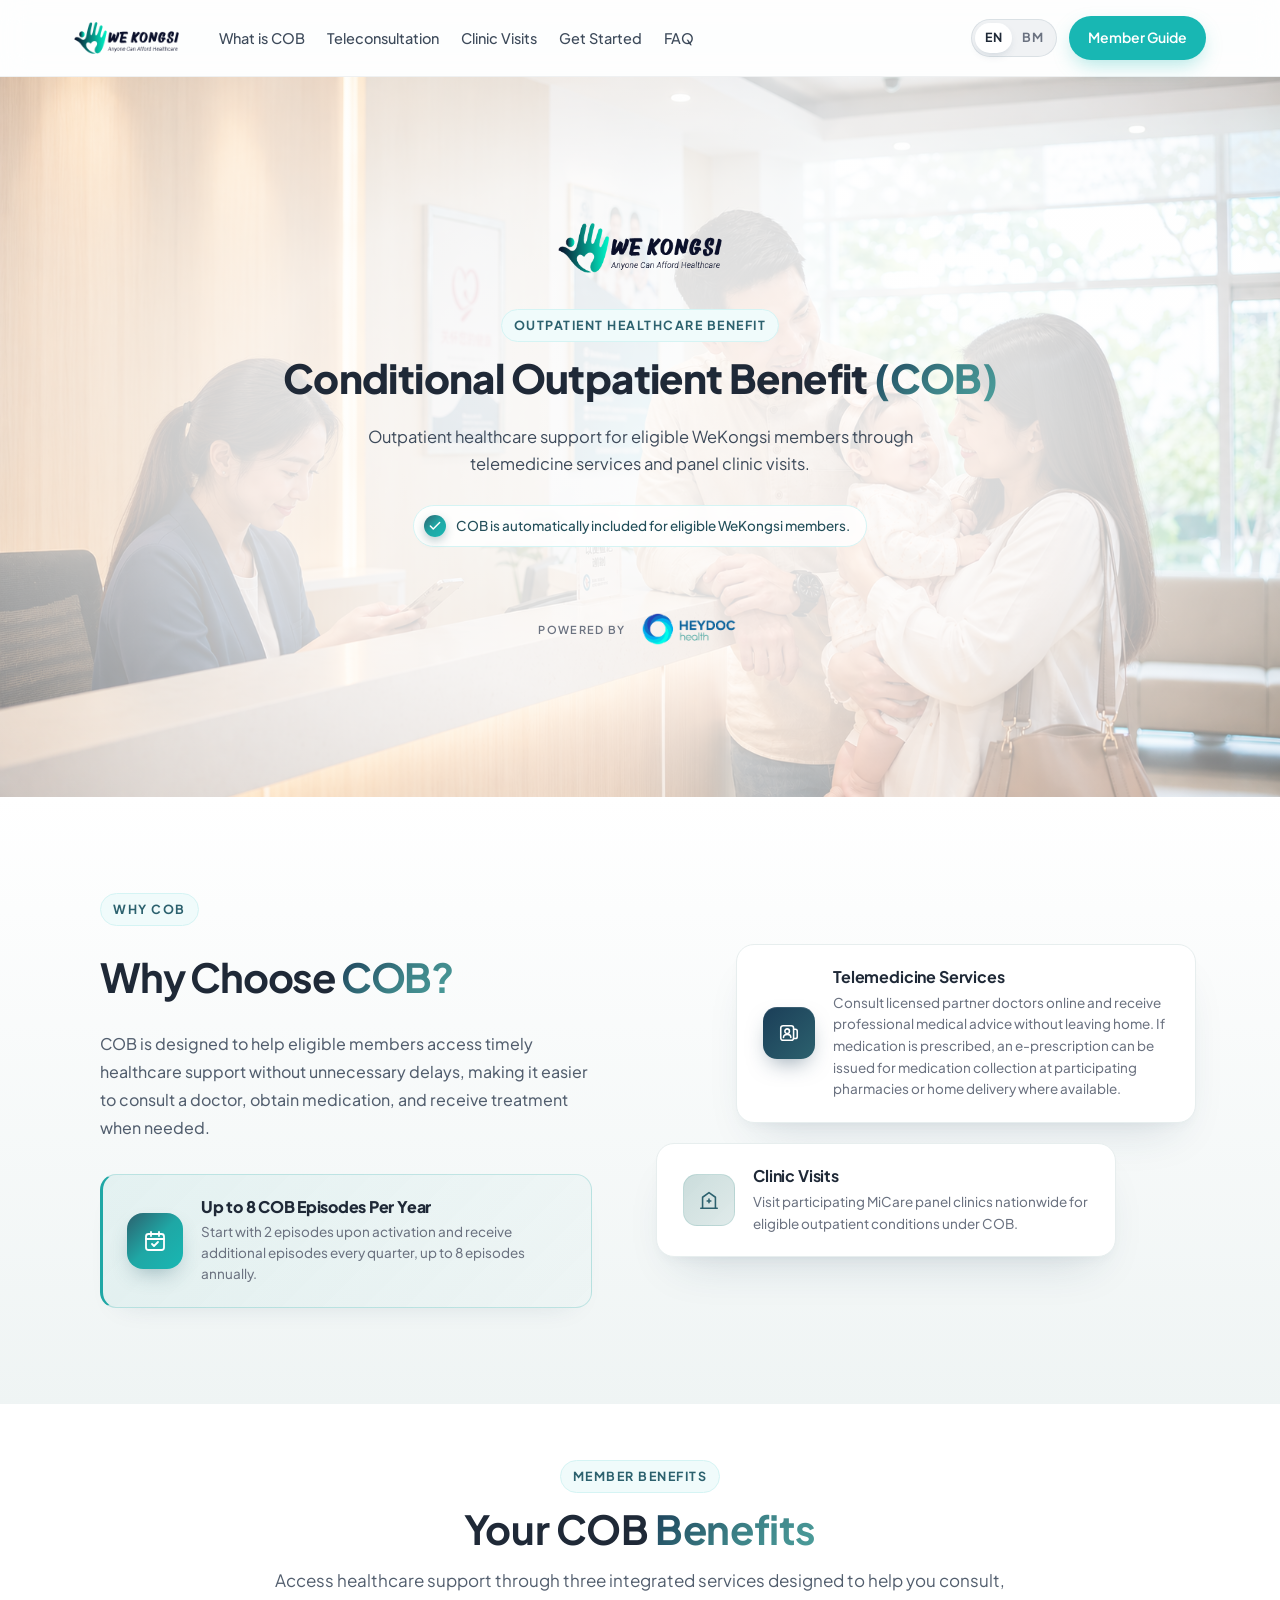
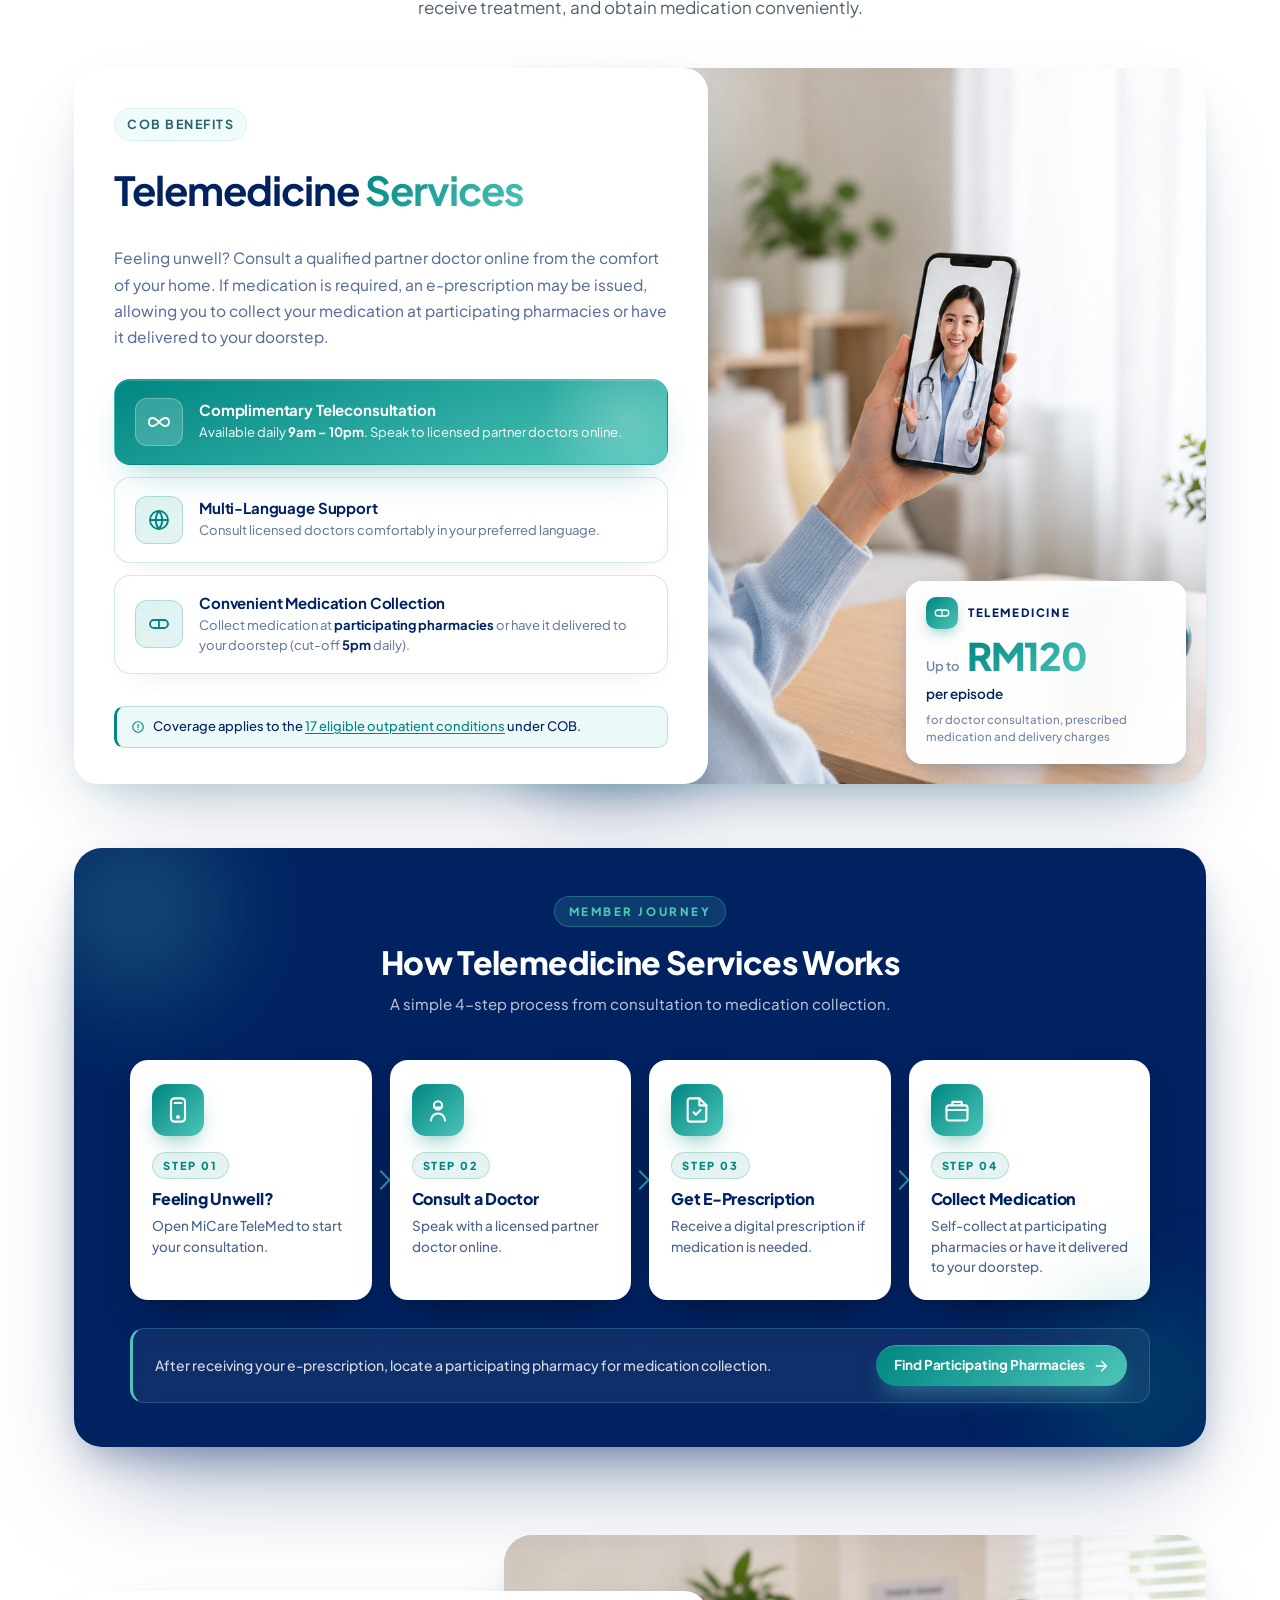
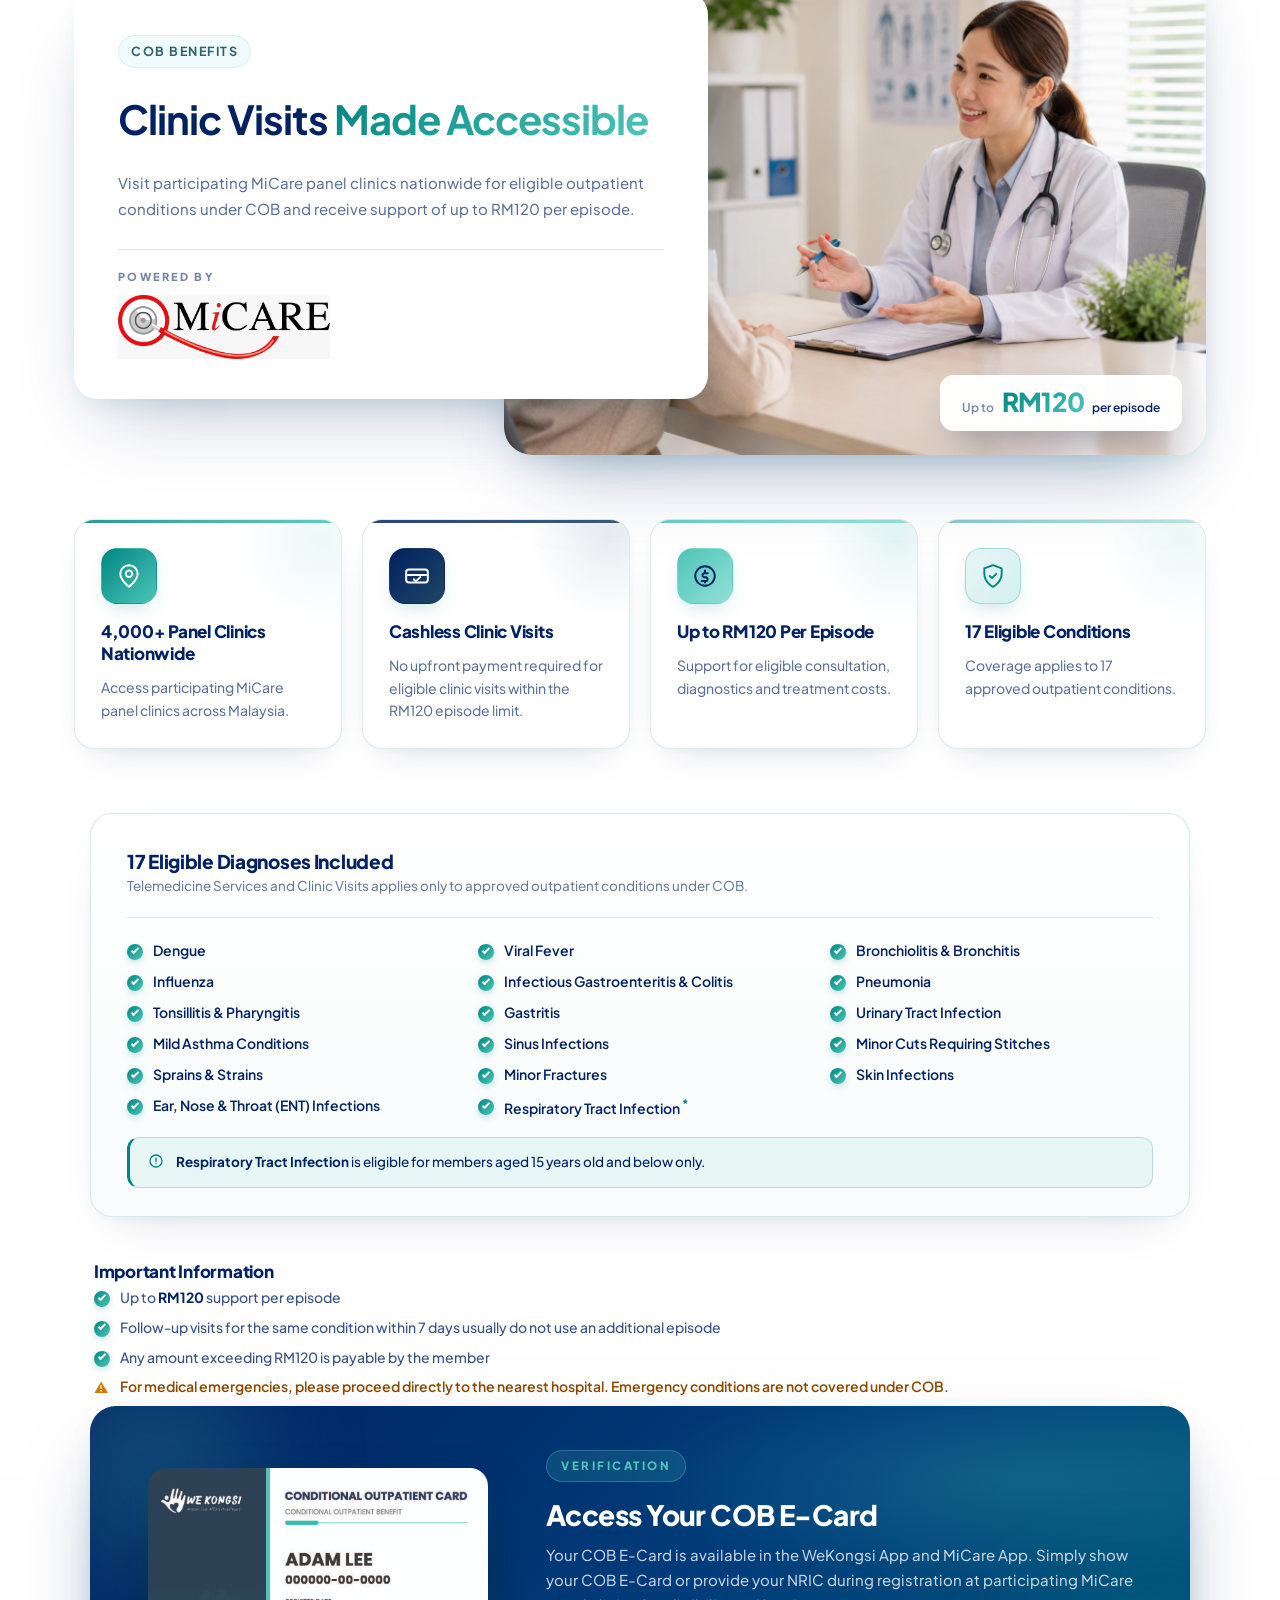
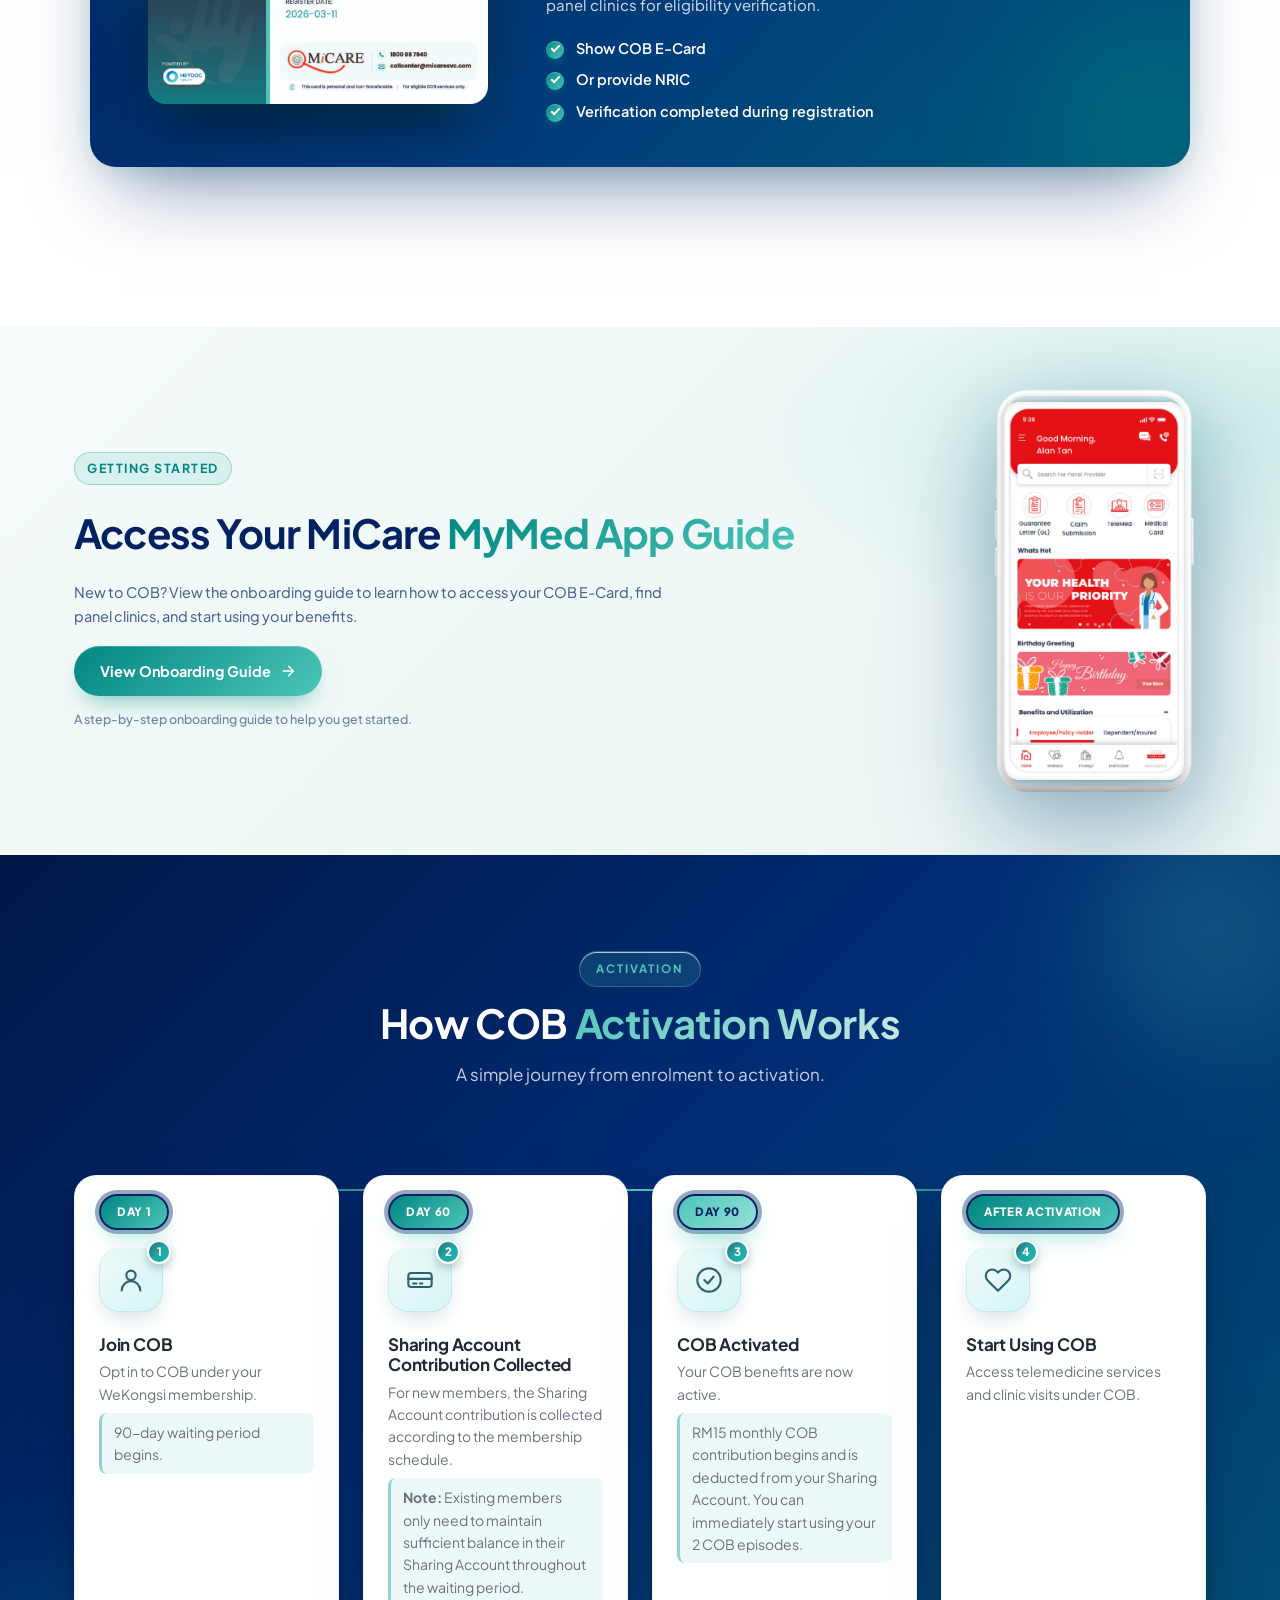
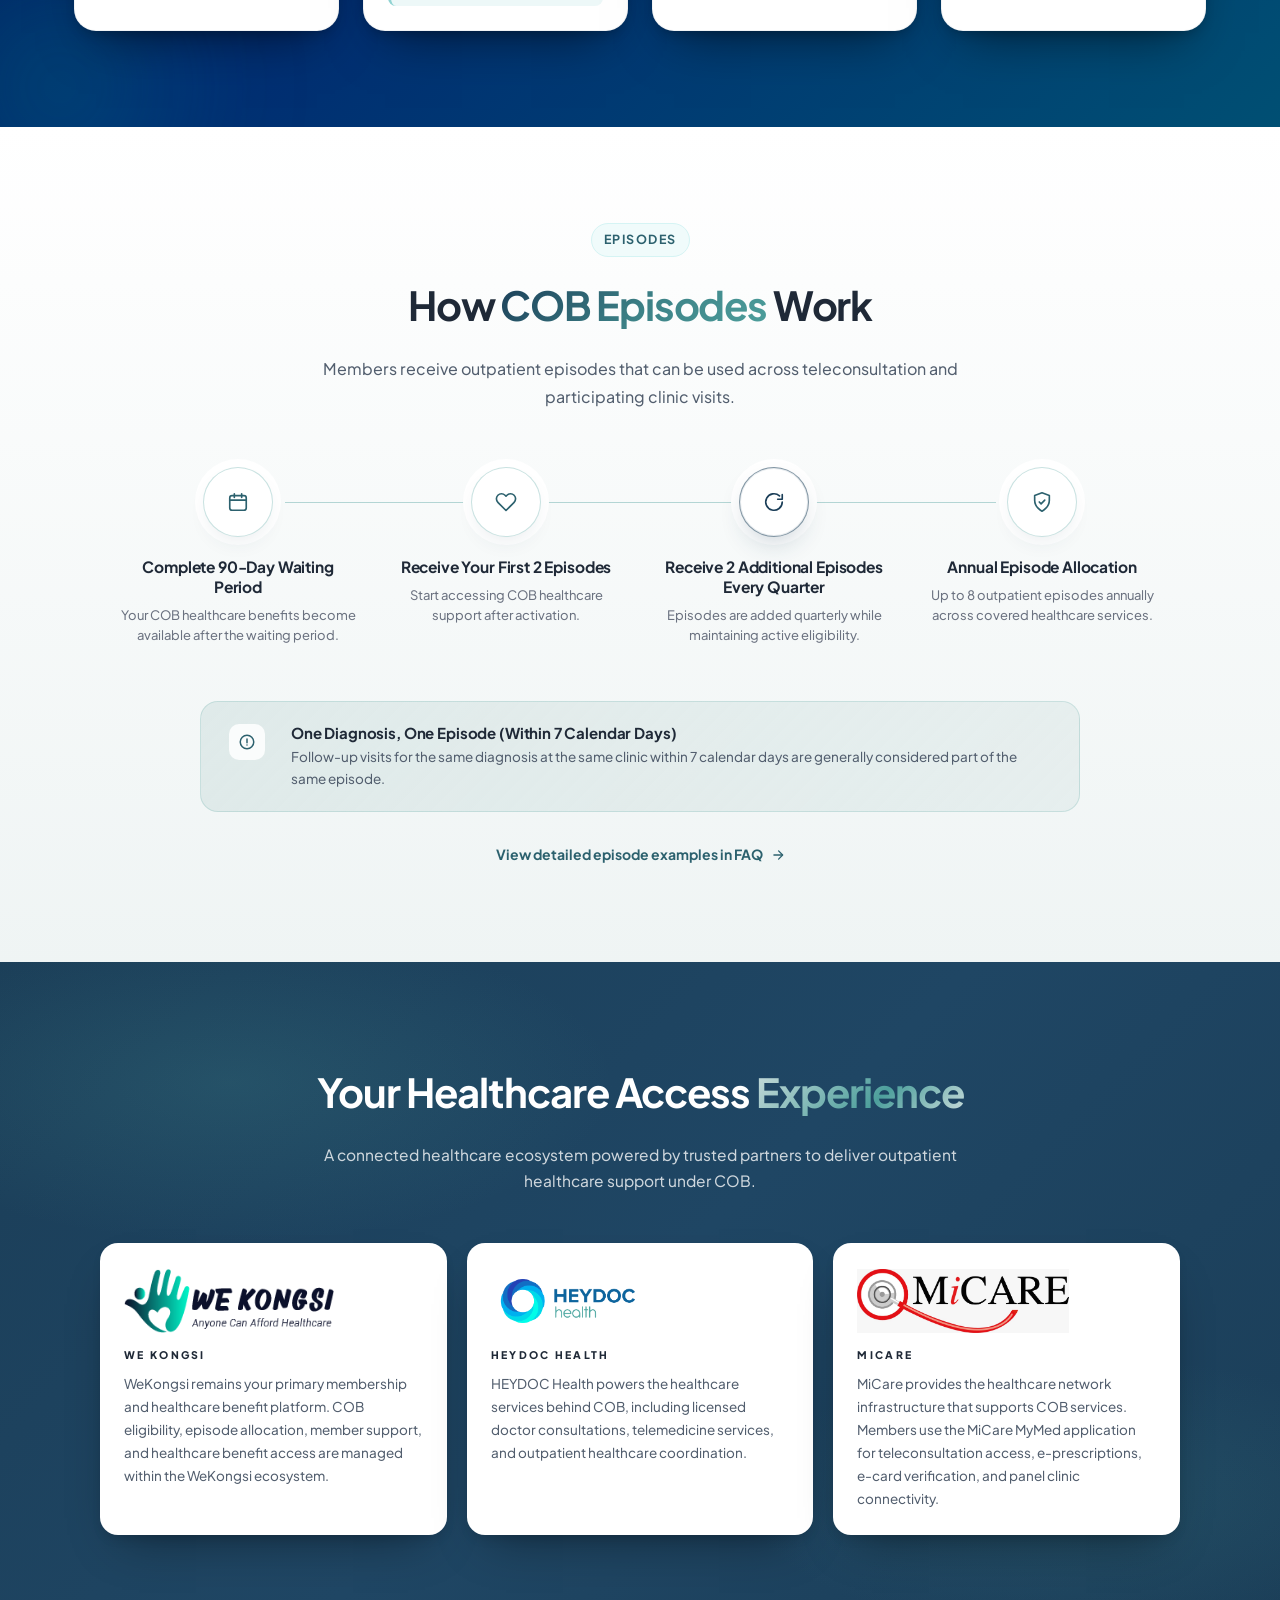
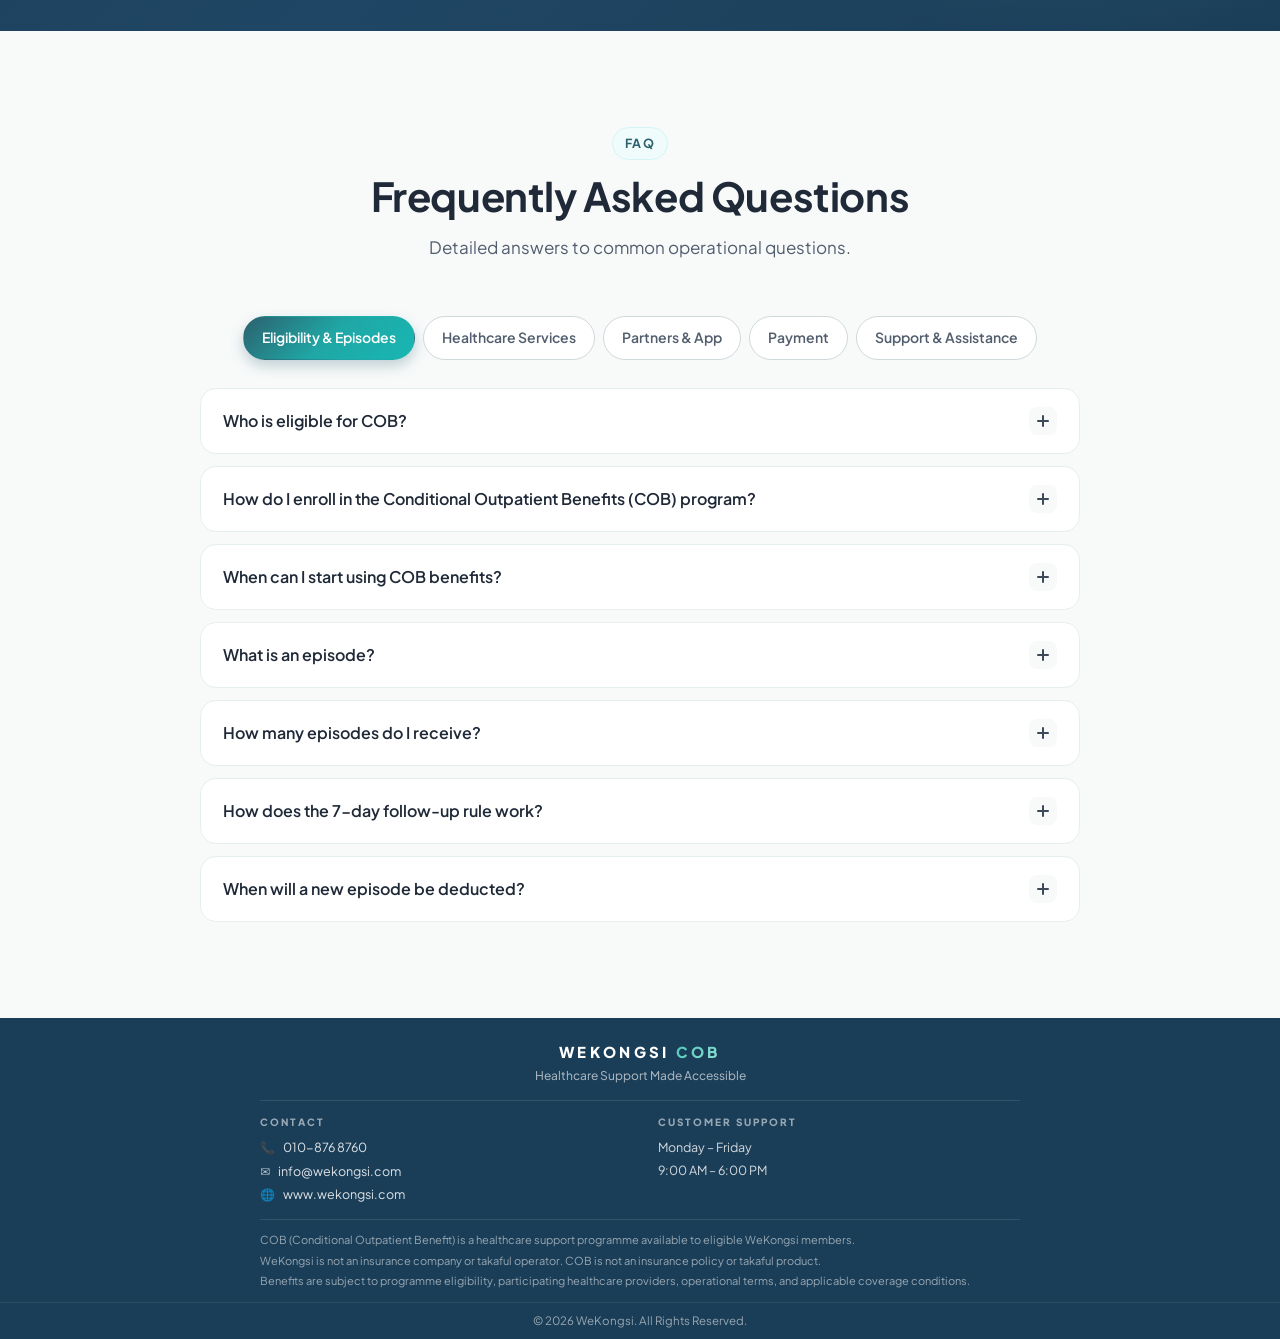
==== commit 8d6c1e4f: "Add BM language reference note + small Clinic Visits copy tweak - Clinic Visits "Up to RM120 Per Epi" ====
--- a/index.html
+++ b/index.html
@@ -8,7 +8,7 @@
   <link rel="preconnect" href="https://fonts.googleapis.com" />
   <link rel="preconnect" href="https://fonts.gstatic.com" crossorigin />
   <link href="https://fonts.googleapis.com/css2?family=Plus+Jakarta+Sans:wght@400;500;600;700;800&family=Inter:wght@400;500;600;700&display=swap" rel="stylesheet" />
-  <link rel="stylesheet" href="styles.css?v=2026-06-tkn1" />
+  <link rel="stylesheet" href="styles.css?v=2026-06-langnote1" />
 </head>
 <body>
 
@@ -30,7 +30,7 @@
           <a href="index.html" class="nav__lang-btn is-active" aria-current="page">EN</a>
           <a href="index-bm.html" class="nav__lang-btn">BM</a>
         </div>
-        <a href="WeKongsi-Members-Onboarding-Deck-V2-June2026.pdf" target="_blank" rel="noopener" class="btn btn--primary btn--sm">Member Guide</a>
+        <a href="WeKongsi-Members-Onboarding-Deck-V2-June2026.pdf?v=2026-06-04" target="_blank" rel="noopener" class="btn btn--primary btn--sm">Member Guide</a>
       </div>
       <button class="nav__toggle" aria-label="Toggle menu" aria-expanded="false">
         <span></span><span></span><span></span>
@@ -320,7 +320,7 @@
               <svg viewBox="0 0 24 24" width="26" height="26" fill="none" stroke="currentColor" stroke-width="1.8" stroke-linecap="round" stroke-linejoin="round"><circle cx="12" cy="12" r="9"/><path d="M14.5 9.5h-3a1.8 1.8 0 0 0 0 3.6h1a1.8 1.8 0 0 1 0 3.6h-3.5"/><path d="M12 7v1.5M12 16.5V18"/></svg>
             </div>
             <h3 class="cvf-card__title">Up to RM120 Per Episode</h3>
-            <p class="cvf-card__desc">Support for eligible consultation and treatment costs.</p>
+            <p class="cvf-card__desc">Support for eligible consultation, diagnostics and treatment costs.</p>
           </article>
 
           <article class="cvf-card cvf-card--soft">
@@ -413,7 +413,7 @@
             <p class="app-cta__desc">
               New to COB? View the onboarding guide to learn how to access your COB E-Card, find panel clinics, and start using your benefits.
             </p>
-            <a href="WeKongsi-Members-Onboarding-Deck-V2-June2026.pdf" target="_blank" rel="noopener" class="app-cta__btn">
+            <a href="WeKongsi-Members-Onboarding-Deck-V2-June2026.pdf?v=2026-06-04" target="_blank" rel="noopener" class="app-cta__btn">
               View Onboarding Guide
               <svg viewBox="0 0 24 24" width="18" height="18" fill="none" stroke="currentColor" stroke-width="2.2" stroke-linecap="round" stroke-linejoin="round"><path d="M5 12h14"/><path d="m13 5 7 7-7 7"/></svg>
             </a>
--- a/styles.css
+++ b/styles.css
@@ -4998,6 +4998,18 @@
   max-width: 100%;
 }
 .footer--slim .footer__disclaimer p:last-child { margin-bottom: 0; }
+
+.footer--slim .footer__langnote {
+  margin: 12px 0 6px;
+  padding: 10px 14px;
+  font-size: 11.5px;
+  line-height: 1.55;
+  color: rgba(255,255,255,0.78);
+  background: rgba(77,197,184,0.10);
+  border-left: 3px solid rgba(77,197,184,0.55);
+  border-radius: 8px;
+}
+.footer--slim .footer__langnote strong { color: var(--tk-light, #4dc5b8); font-weight: 700; }
 
 .footer--slim .footer__bottom {
   border-top: 1px solid rgba(255,255,255,0.08);
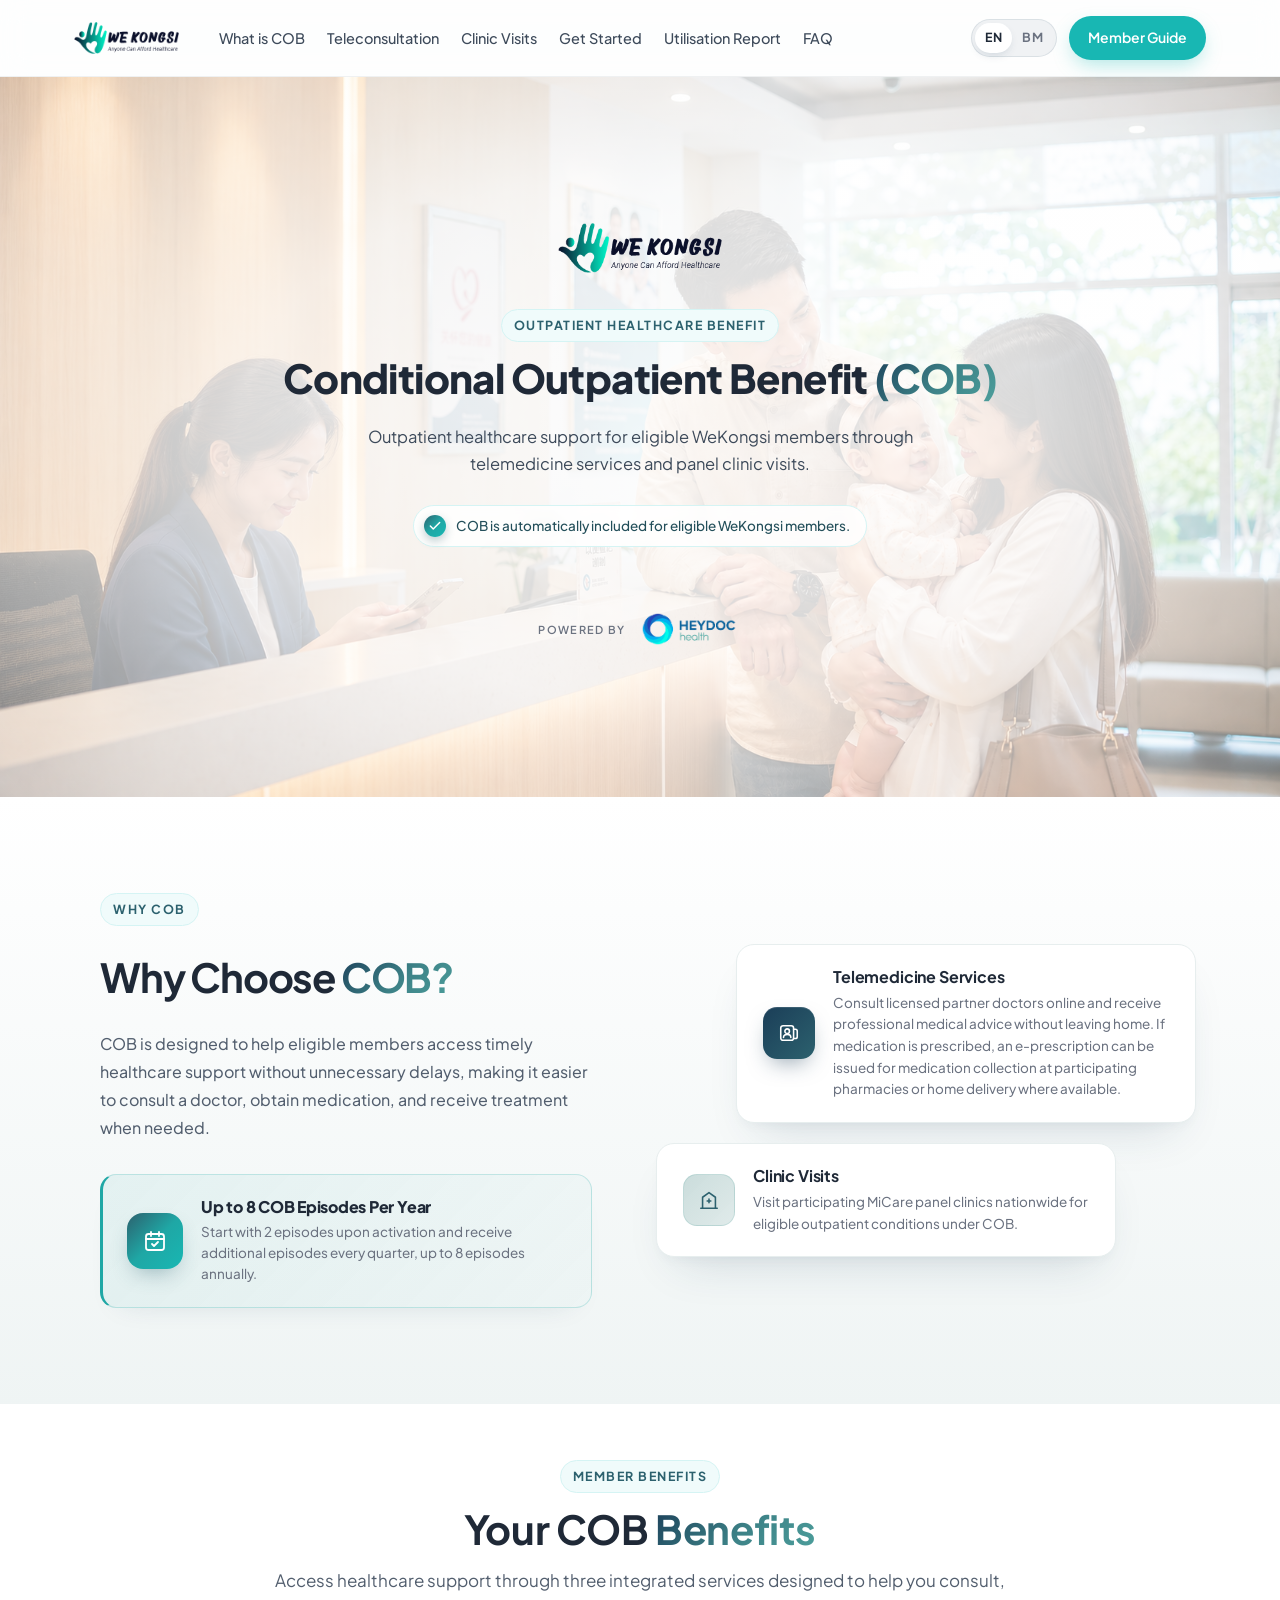
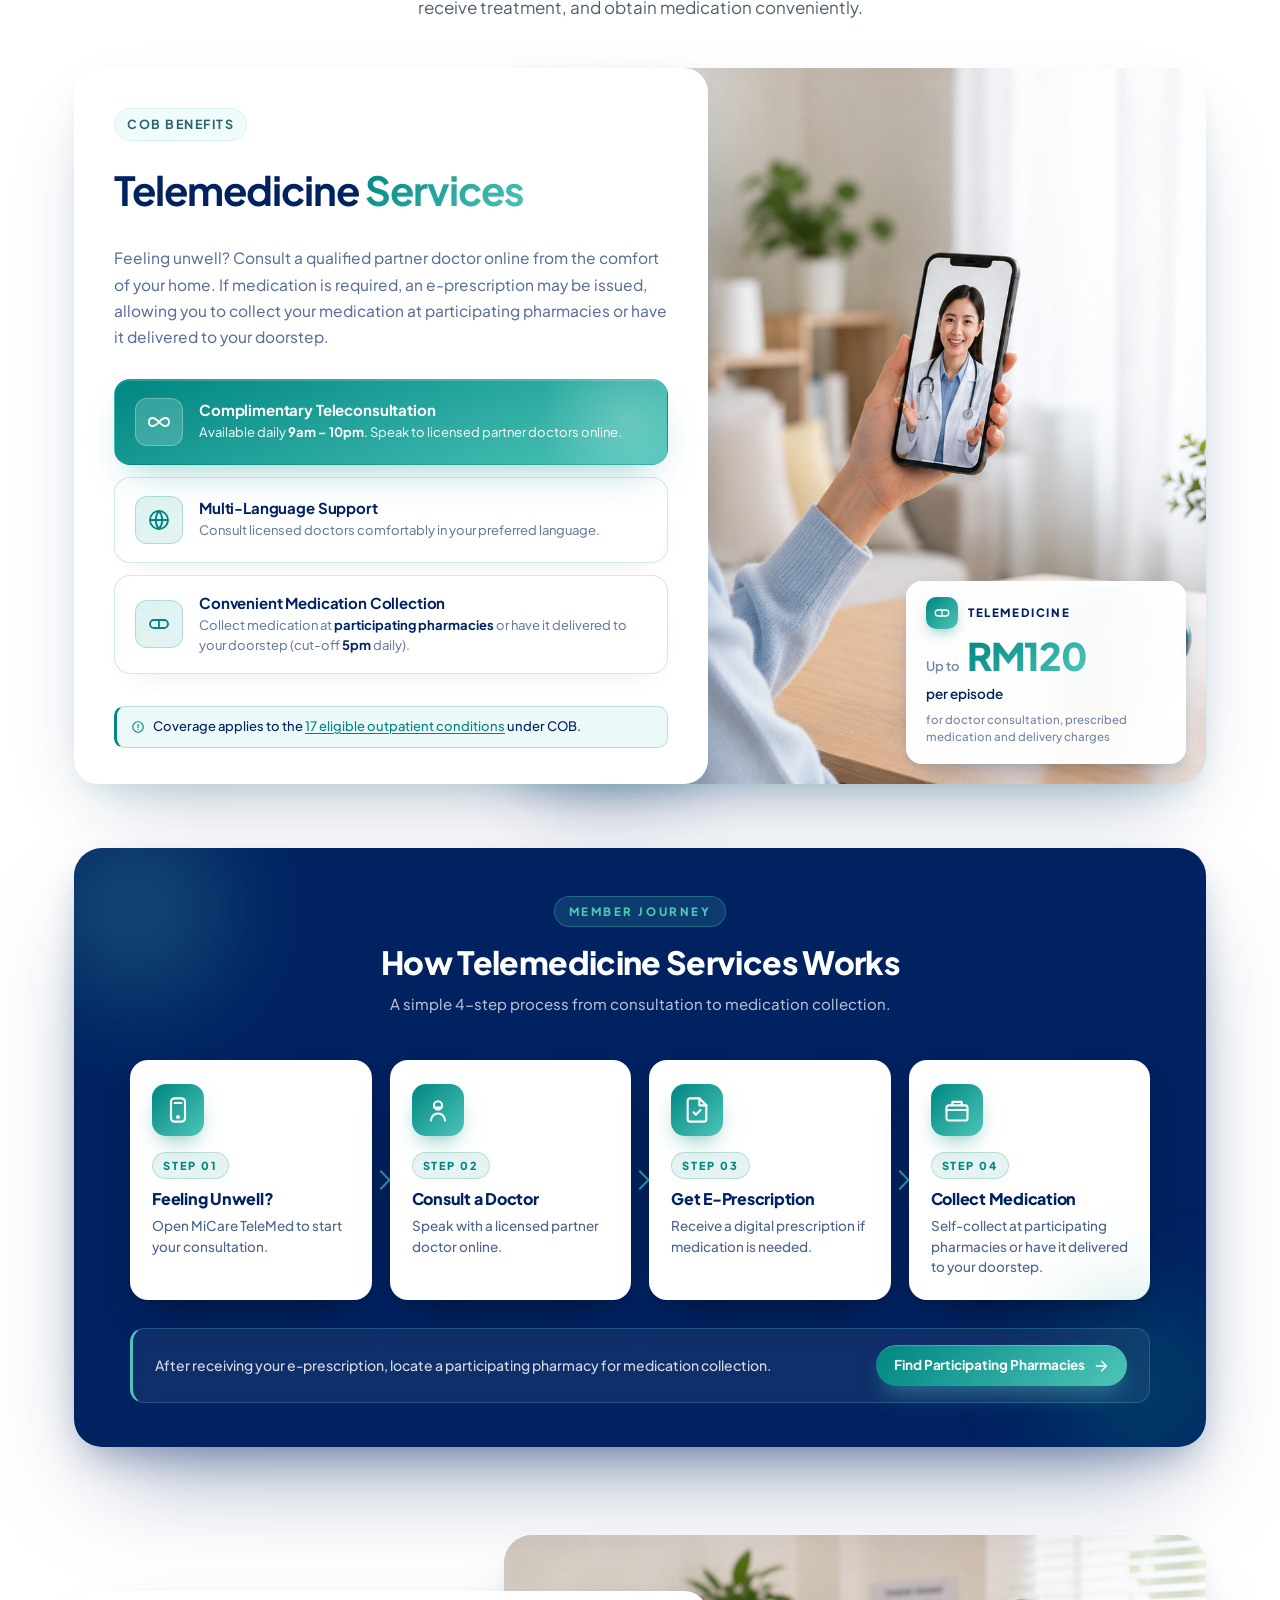
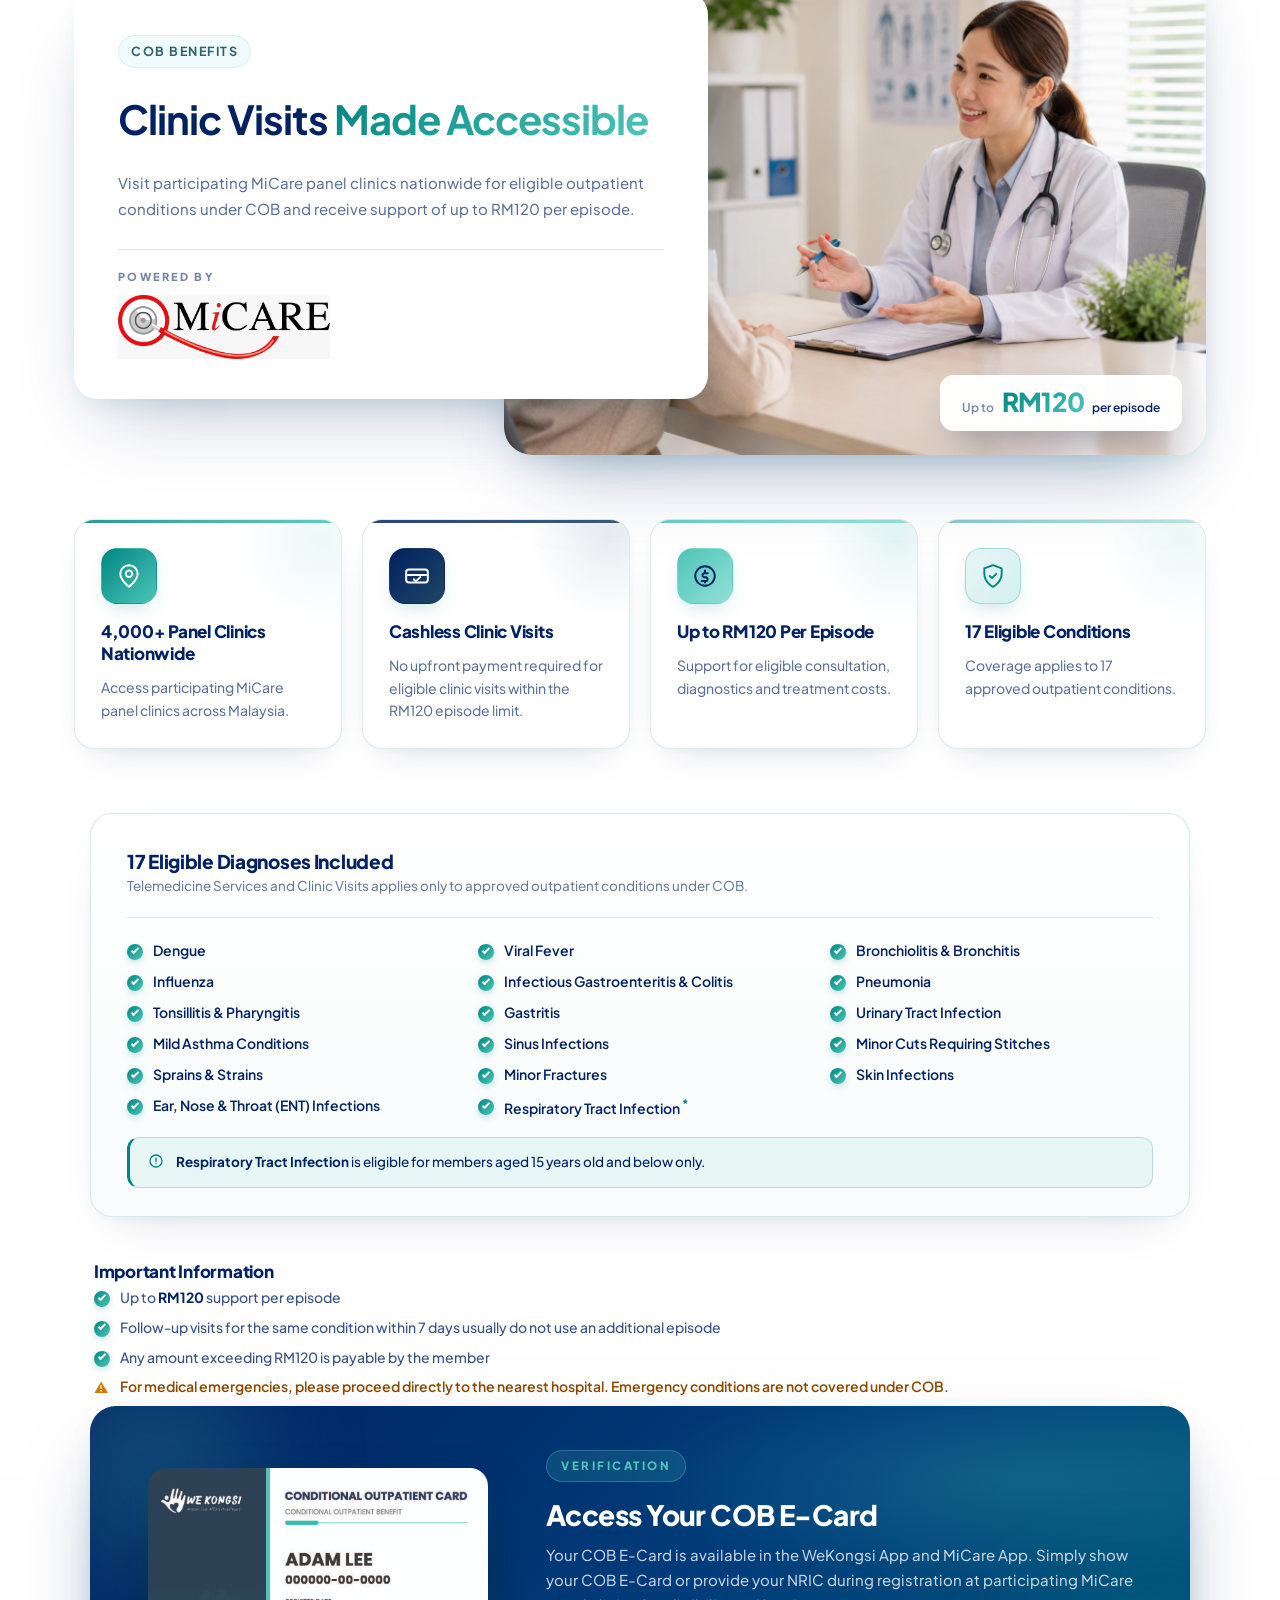
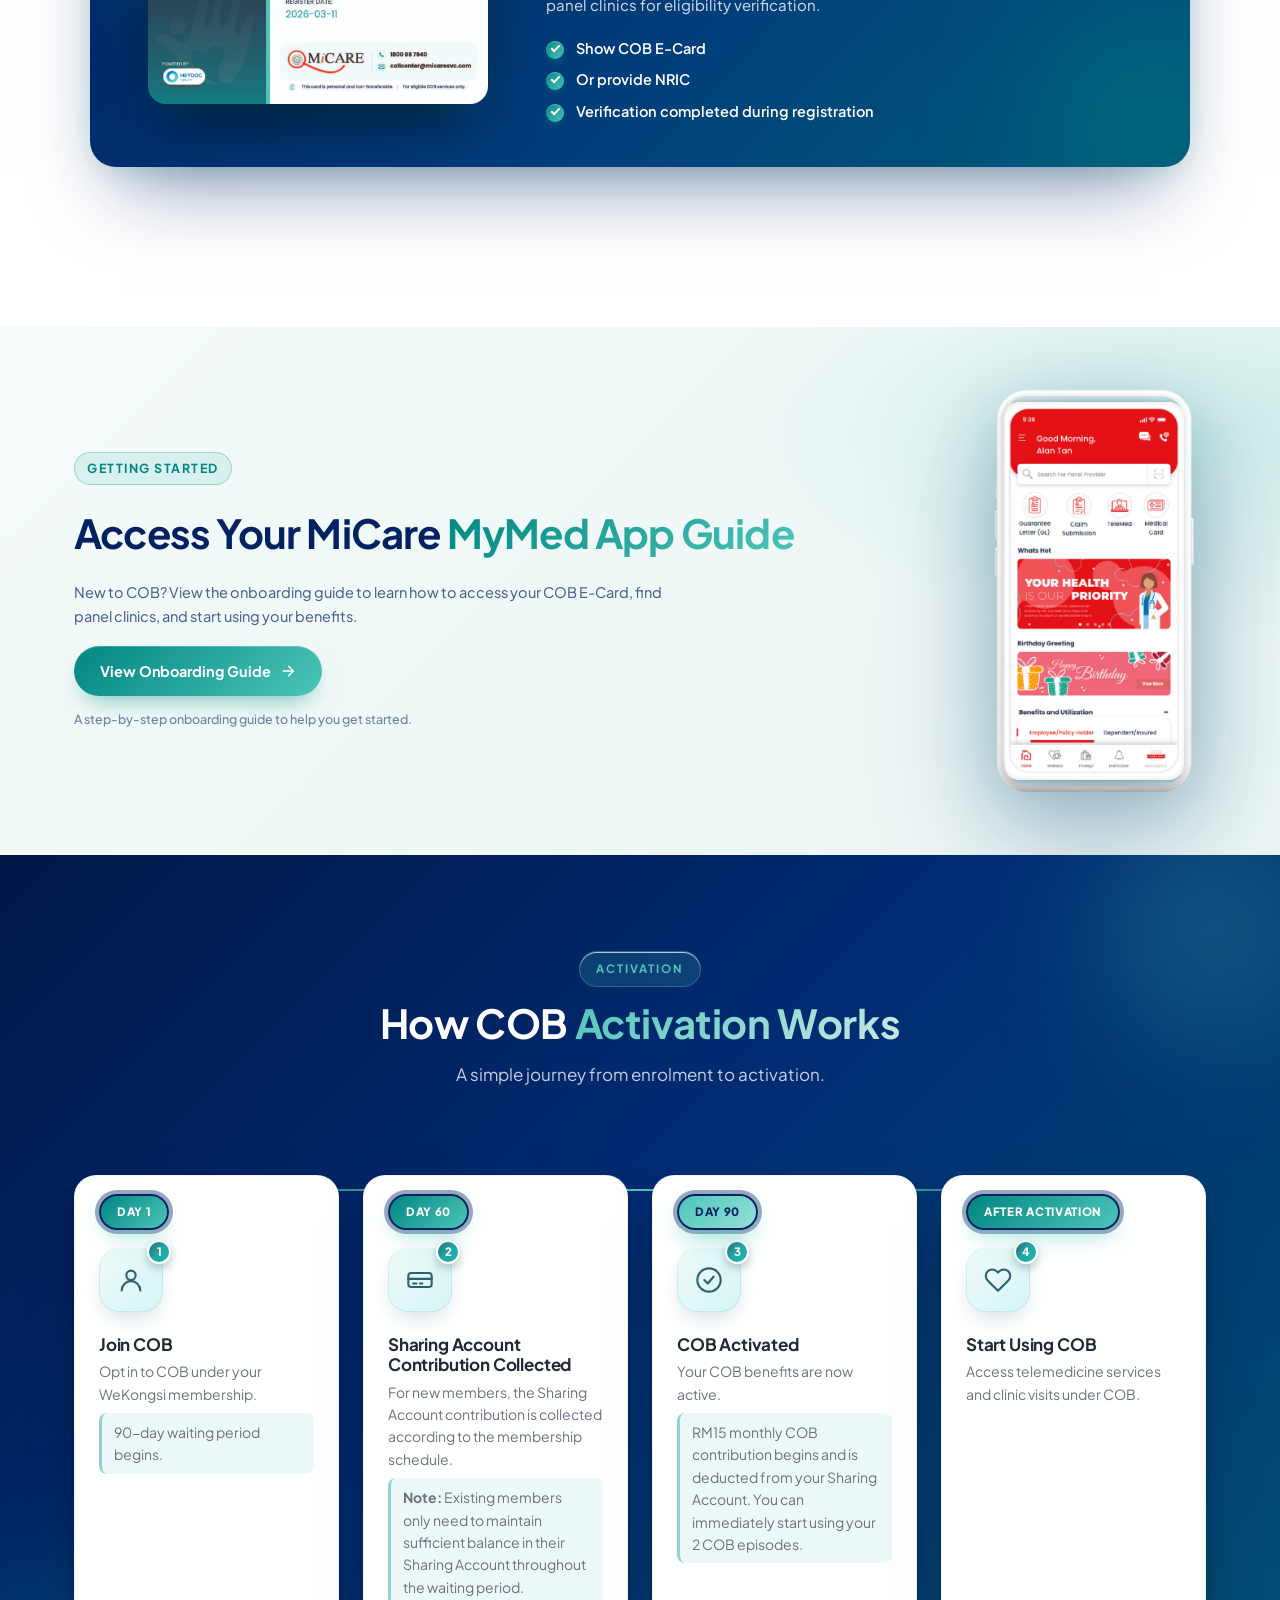
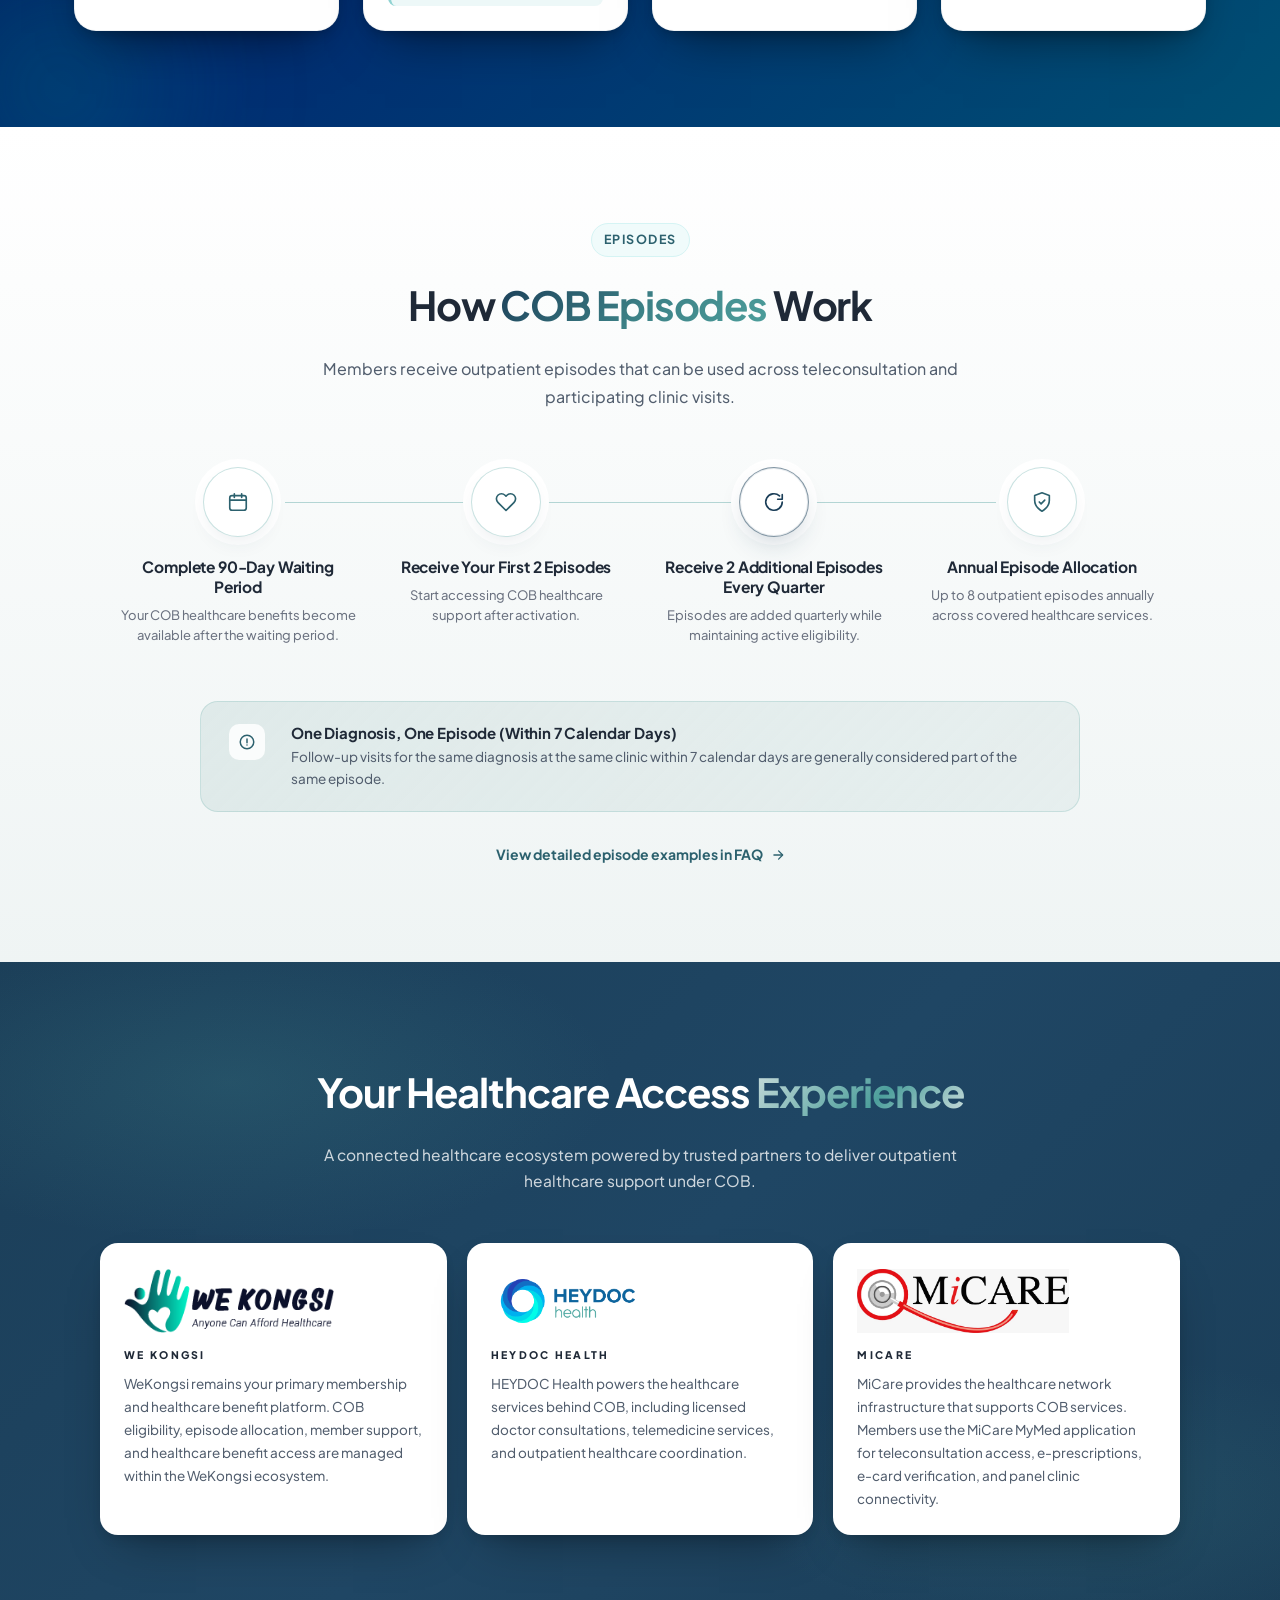
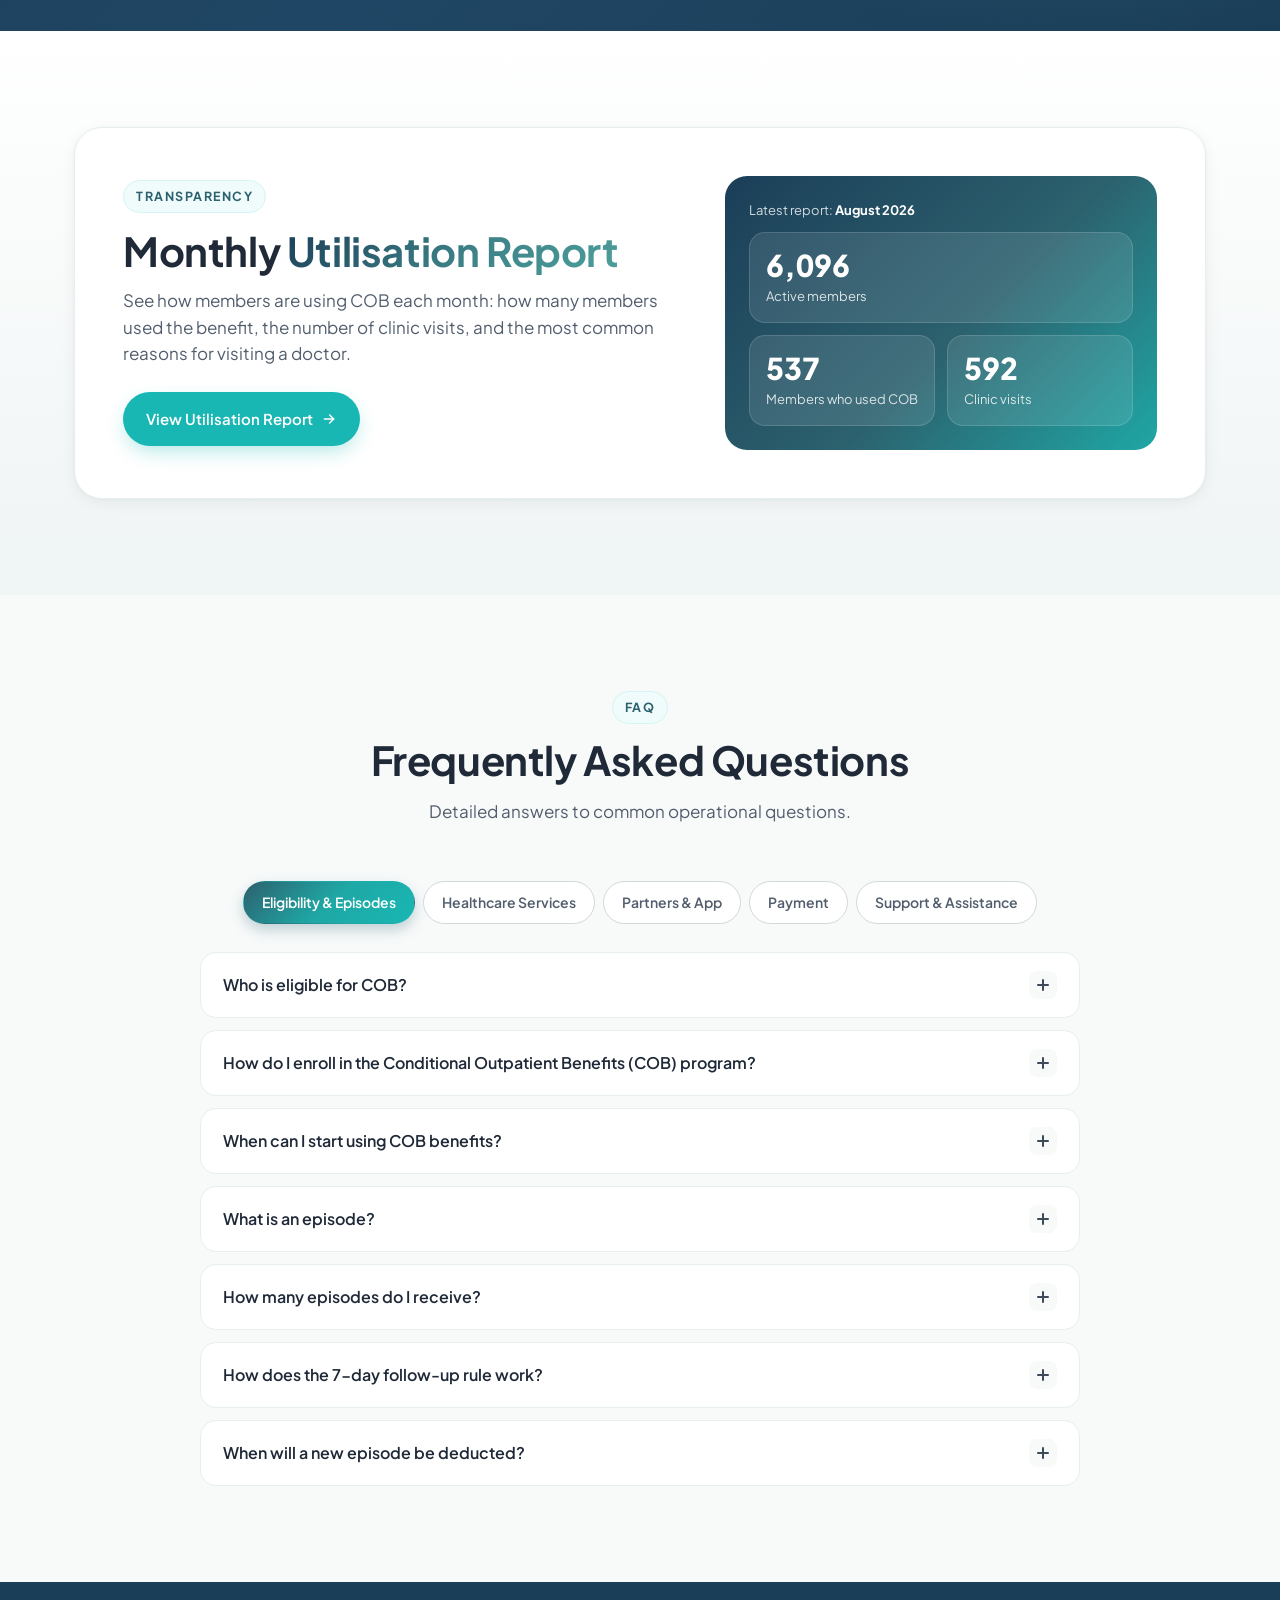
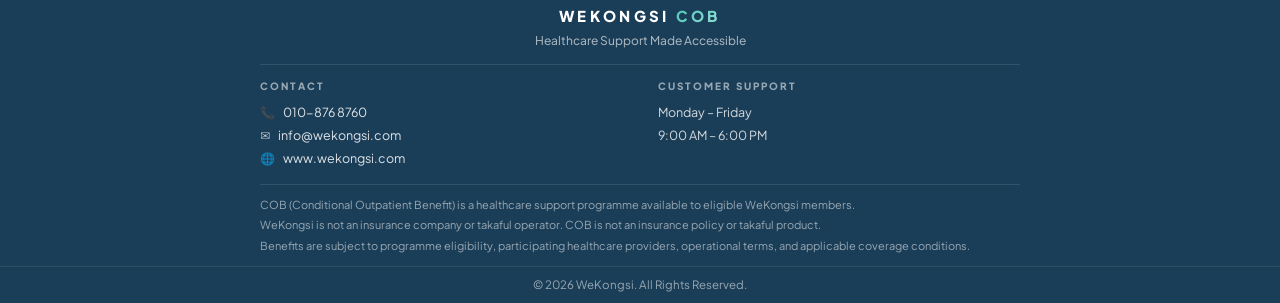
==== commit b5adf547: "Add COB Utilisation Report page and home page teaser - New utilisation.html / utilisation-bm.html: m" ====
--- a/index.html
+++ b/index.html
@@ -8,7 +8,7 @@
   <link rel="preconnect" href="https://fonts.googleapis.com" />
   <link rel="preconnect" href="https://fonts.gstatic.com" crossorigin />
   <link href="https://fonts.googleapis.com/css2?family=Plus+Jakarta+Sans:wght@400;500;600;700;800&family=Inter:wght@400;500;600;700&display=swap" rel="stylesheet" />
-  <link rel="stylesheet" href="styles.css?v=2026-06-langnote1" />
+  <link rel="stylesheet" href="styles.css?v=2026-09-util4" />
 </head>
 <body>
 
@@ -23,6 +23,7 @@
         <a href="#teleconsult">Teleconsultation</a>
         <a href="#clinicvisit">Clinic Visits</a>
         <a href="#start">Get Started</a>
+        <a href="utilisation.html">Utilisation Report</a>
         <a href="#faq">FAQ</a>
       </nav>
       <div class="nav__actions">
@@ -588,6 +589,26 @@
 
 
 
+    <!-- 9b. MONTHLY UTILISATION REPORT -->
+    <section id="utilisation" class="section section--quiet ur-teaser">
+      <div class="container">
+        <div class="ur-teaser__card">
+          <div class="ur-teaser__copy">
+            <span class="eyebrow">Transparency</span>
+            <h2>Monthly <span class="grad">Utilisation Report</span></h2>
+            <p class="lead">See how members are using COB each month: how many members used the benefit, the number of clinic visits, and the most common reasons for visiting a doctor.</p>
+            <a href="utilisation.html" class="btn btn--primary ur-teaser__btn">View Utilisation Report <svg viewBox="0 0 24 24" width="16" height="16" fill="none" stroke="currentColor" stroke-width="2.2" stroke-linecap="round" stroke-linejoin="round" aria-hidden="true"><path d="M5 12h14"/><path d="m13 6 6 6-6 6"/></svg></a>
+          </div>
+          <div class="ur-teaser__stats" id="urTeaser" hidden>
+            <span class="ur-teaser__month">Latest report: <strong data-ur="month"></strong></span>
+            <div class="ur-teaser__stat"><strong data-ur="activeMembers"></strong><span>Active members</span></div>
+            <div class="ur-teaser__stat"><strong data-ur="membersUsed"></strong><span>Members who used COB</span></div>
+            <div class="ur-teaser__stat"><strong data-ur="visits"></strong><span>Clinic visits</span></div>
+          </div>
+        </div>
+      </div>
+    </section>
+
     <!-- 10. FAQ -->
     <section id="faq" class="section">
       <div class="container">
@@ -706,6 +727,7 @@
     </div>
   </footer>
 
-  <script src="script.js"></script>
+  <script src="utilisation-data.js?v=2026-09c"></script>
+  <script src="script.js?v=2026-09c"></script>
 </body>
 </html>
--- a/styles.css
+++ b/styles.css
@@ -6454,3 +6454,143 @@
   *, *::before, *::after { animation: none !important; transition: none !important; }
   html { scroll-behavior: auto; }
 }
+
+/* =========================================================
+   COB UTILISATION REPORT (utilisation.html / utilisation-bm.html)
+   ========================================================= */
+.nav__links a.is-current { color: var(--teal-700); font-weight: 700; }
+
+.ur-hero { padding: 72px 0 40px; background: linear-gradient(180deg, #fff 0%, rgba(203,221,220,0.25) 100%); }
+.ur-hero .section__head { margin-bottom: 28px; }
+
+.ur-title { font-size: clamp(30px, 3.6vw, 44px); font-weight: 800; margin: 12px 0 6px; }
+.ur-title-month { font-size: clamp(20px, 2.2vw, 26px); font-weight: 700; color: var(--teal-700); margin-bottom: 14px; }
+.ur-picker { display: flex; align-items: center; justify-content: center; gap: 10px; }
+.ur-picker label { font-size: 14px; font-weight: 600; color: var(--ink-700); }
+.ur-select { position: relative; display: inline-block; }
+.ur-select::after {
+  content: ""; position: absolute; right: 16px; top: 50%; width: 8px; height: 8px; margin-top: -6px;
+  border-right: 2px solid var(--ink-600); border-bottom: 2px solid var(--ink-600); transform: rotate(45deg); pointer-events: none;
+}
+.ur-select select {
+  appearance: none; -webkit-appearance: none; font: inherit; font-size: 15px; font-weight: 600; color: var(--ink-900);
+  background: #fff; border: 1px solid var(--ink-200); border-radius: 999px; padding: 10px 44px 10px 18px; min-width: 200px; cursor: pointer;
+}
+.ur-select select:hover { border-color: var(--teal-400); }
+.ur-select select:focus-visible { outline: 2px solid var(--teal-400); outline-offset: 2px; }
+.ur-period { text-align: center; margin-top: 14px; font-size: 14px; color: var(--ink-600); }
+.ur-period strong { color: var(--ink-900); }
+.ur-partial { display: block; margin-top: 4px; font-size: 13px; color: var(--teal-700); }
+
+.ur-body { padding: 40px 0 88px; }
+.ur-stats { display: grid; grid-template-columns: repeat(4, 1fr); gap: 16px; margin-bottom: 28px; }
+.ur-stat {
+  background: #fff; border: 1px solid var(--ink-100); border-radius: var(--radius);
+  padding: 22px 22px 20px; box-shadow: var(--shadow-sm);
+  display: flex; flex-direction: column; gap: 6px;
+}
+.ur-stat__label { font-size: 13px; font-weight: 600; color: var(--ink-600); }
+.ur-stat__num { font-size: clamp(30px, 3.2vw, 38px); font-weight: 800; color: var(--ink-900); line-height: 1.1; font-variant-numeric: tabular-nums; }
+.ur-stat__sub { font-size: 13px; color: var(--ink-500); }
+.ur-stat--hero { background: var(--grad-cta); border-color: transparent; }
+.ur-stat--hero .ur-stat__label, .ur-stat--hero .ur-stat__sub { color: rgba(255,255,255,0.82); }
+.ur-stat--hero .ur-stat__num { color: #fff; }
+
+.ur-grid { display: grid; grid-template-columns: 1fr 1fr; gap: 20px; }
+.ur-card {
+  background: #fff; border: 1px solid var(--ink-100); border-radius: var(--radius-lg);
+  padding: 26px 26px 22px; box-shadow: var(--shadow-sm); min-width: 0;
+}
+.ur-card--wide { grid-column: 1 / -1; }
+.ur-card__head { display: flex; justify-content: space-between; align-items: baseline; gap: 12px; margin-bottom: 18px; flex-wrap: wrap; }
+.ur-card__head h3 { font-size: 19px; font-weight: 700; }
+.ur-card__meta { font-size: 13px; color: var(--ink-500); }
+.ur-card__meta strong { color: var(--ink-900); font-size: 15px; }
+.ur-card__note { margin-top: 14px; font-size: 12.5px; color: var(--ink-500); }
+
+/* Trend columns */
+.ur-trend { display: flex; align-items: flex-end; justify-content: space-around; gap: 16px; height: 220px; padding-top: 8px; border-bottom: 1px solid var(--ink-200); }
+.ur-col {
+  flex: 1; max-width: 200px; height: 100%; background: none; border: 0; padding: 0;
+  display: flex; flex-direction: column; justify-content: flex-end; align-items: center; gap: 6px;
+  position: relative;
+}
+.ur-col__value { font-size: 14px; font-weight: 700; color: var(--ink-700); font-variant-numeric: tabular-nums; }
+.ur-col__bar { width: 100%; max-width: 72px; background: var(--teal-200); border-radius: 4px 4px 0 0; transition: background .15s; }
+.ur-col:hover .ur-col__bar { background: var(--teal-300); }
+.ur-col.is-active .ur-col__bar { background: var(--teal-600); }
+.ur-col.is-active .ur-col__value { color: var(--ink-900); }
+.ur-col__label { position: absolute; bottom: -26px; font-size: 13px; font-weight: 600; color: var(--ink-600); }
+.ur-col.is-active .ur-col__label { color: var(--ink-900); }
+.ur-trend-wrap { padding-bottom: 28px; }
+
+/* Horizontal bars */
+.ur-bars { display: flex; flex-direction: column; gap: 4px; }
+.ur-bar {
+  display: grid; grid-template-columns: minmax(0, 1.6fr) minmax(0, 1fr) auto; align-items: center; gap: 12px;
+  padding: 6px 6px; border-radius: 8px; outline: none;
+}
+.ur-bar:hover, .ur-bar:focus-visible { background: var(--ink-50); }
+.ur-bar__label { font-size: 14px; color: var(--ink-800); overflow: hidden; text-overflow: ellipsis; white-space: nowrap; }
+.ur-bar__track { height: 10px; }
+.ur-bar__fill { display: block; height: 100%; min-width: 3px; background: var(--teal-600); border-radius: 0 4px 4px 0; }
+.ur-bar--muted .ur-bar__fill { background: var(--ink-300); }
+.ur-bar__value { font-size: 14px; font-weight: 700; color: var(--ink-900); text-align: right; min-width: 88px; font-variant-numeric: tabular-nums; }
+.ur-bar__value em { font-style: normal; font-weight: 500; color: var(--ink-500); margin-left: 4px; }
+
+.ur-tip {
+  position: absolute; z-index: 60; max-width: 280px; pointer-events: none;
+  background: var(--navy-950); color: #fff; font-size: 13px; line-height: 1.4;
+  padding: 8px 12px; border-radius: 8px; box-shadow: var(--shadow-md);
+}
+
+.ur-notes { margin-top: 28px; display: grid; grid-template-columns: 1fr 1fr; gap: 20px; }
+.ur-note {
+  border-radius: var(--radius); padding: 20px 22px; font-size: 14px; color: var(--ink-700);
+  background: var(--teal-50); border: 1px solid var(--teal-100);
+}
+.ur-note h4 { font-size: 15px; margin-bottom: 8px; }
+.ur-note ul { list-style: disc; padding-left: 18px; display: grid; gap: 4px; }
+.ur-note a { color: var(--teal-700); font-weight: 600; text-decoration: underline; }
+.ur-note--plain { background: #fff; border-color: var(--ink-100); }
+
+@media (max-width: 960px) {
+  .ur-stats { grid-template-columns: repeat(2, 1fr); }
+  .ur-grid, .ur-notes { grid-template-columns: 1fr; }
+}
+@media (max-width: 560px) {
+  .ur-page .container { padding: 0 16px; }
+  .ur-hero { padding: 48px 0 28px; }
+  .ur-stat { padding: 16px; }
+  .ur-card { padding: 20px 16px 18px; }
+  .ur-bar { grid-template-columns: 1fr auto; row-gap: 4px; }
+  .ur-bar__track { grid-column: 1 / -1; grid-row: 2; }
+  .ur-trend { gap: 10px; height: 180px; }
+}
+
+.ur-download-wrap { text-align: center; margin-top: 18px; }
+.ur-download { display: inline-flex; align-items: center; gap: 8px; }
+.ur-download[hidden] { display: none; }
+
+/* Home page — Utilisation Report teaser (above FAQ) */
+.ur-teaser__card {
+  display: grid; grid-template-columns: 1.3fr 1fr; gap: 40px; align-items: center;
+  background: #fff; border: 1px solid var(--ink-100); border-radius: var(--radius-xl);
+  padding: 48px; box-shadow: var(--shadow);
+}
+.ur-teaser__copy h2 { margin: 14px 0 12px; }
+.ur-teaser__btn { display: inline-flex; align-items: center; gap: 8px; margin-top: 26px; }
+.ur-teaser__stats {
+  display: grid; grid-template-columns: 1fr 1fr; gap: 12px;
+  background: var(--grad-cta); border-radius: var(--radius-lg); padding: 24px; color: #fff;
+}
+.ur-teaser__stats[hidden] { display: none; }
+.ur-teaser__month { grid-column: 1 / -1; font-size: 13px; color: rgba(255,255,255,0.8); }
+.ur-teaser__month strong { color: #fff; }
+.ur-teaser__stat { background: rgba(255,255,255,0.1); border: 1px solid rgba(255,255,255,0.14); border-radius: var(--radius); padding: 16px; display: flex; flex-direction: column; gap: 4px; }
+.ur-teaser__stat:first-of-type { grid-column: 1 / -1; }
+.ur-teaser__stat strong { font-size: 30px; font-weight: 800; line-height: 1.1; font-variant-numeric: tabular-nums; }
+.ur-teaser__stat span { font-size: 13px; color: rgba(255,255,255,0.82); }
+@media (max-width: 900px) {
+  .ur-teaser__card { grid-template-columns: 1fr; padding: 28px 20px; gap: 24px; }
+}
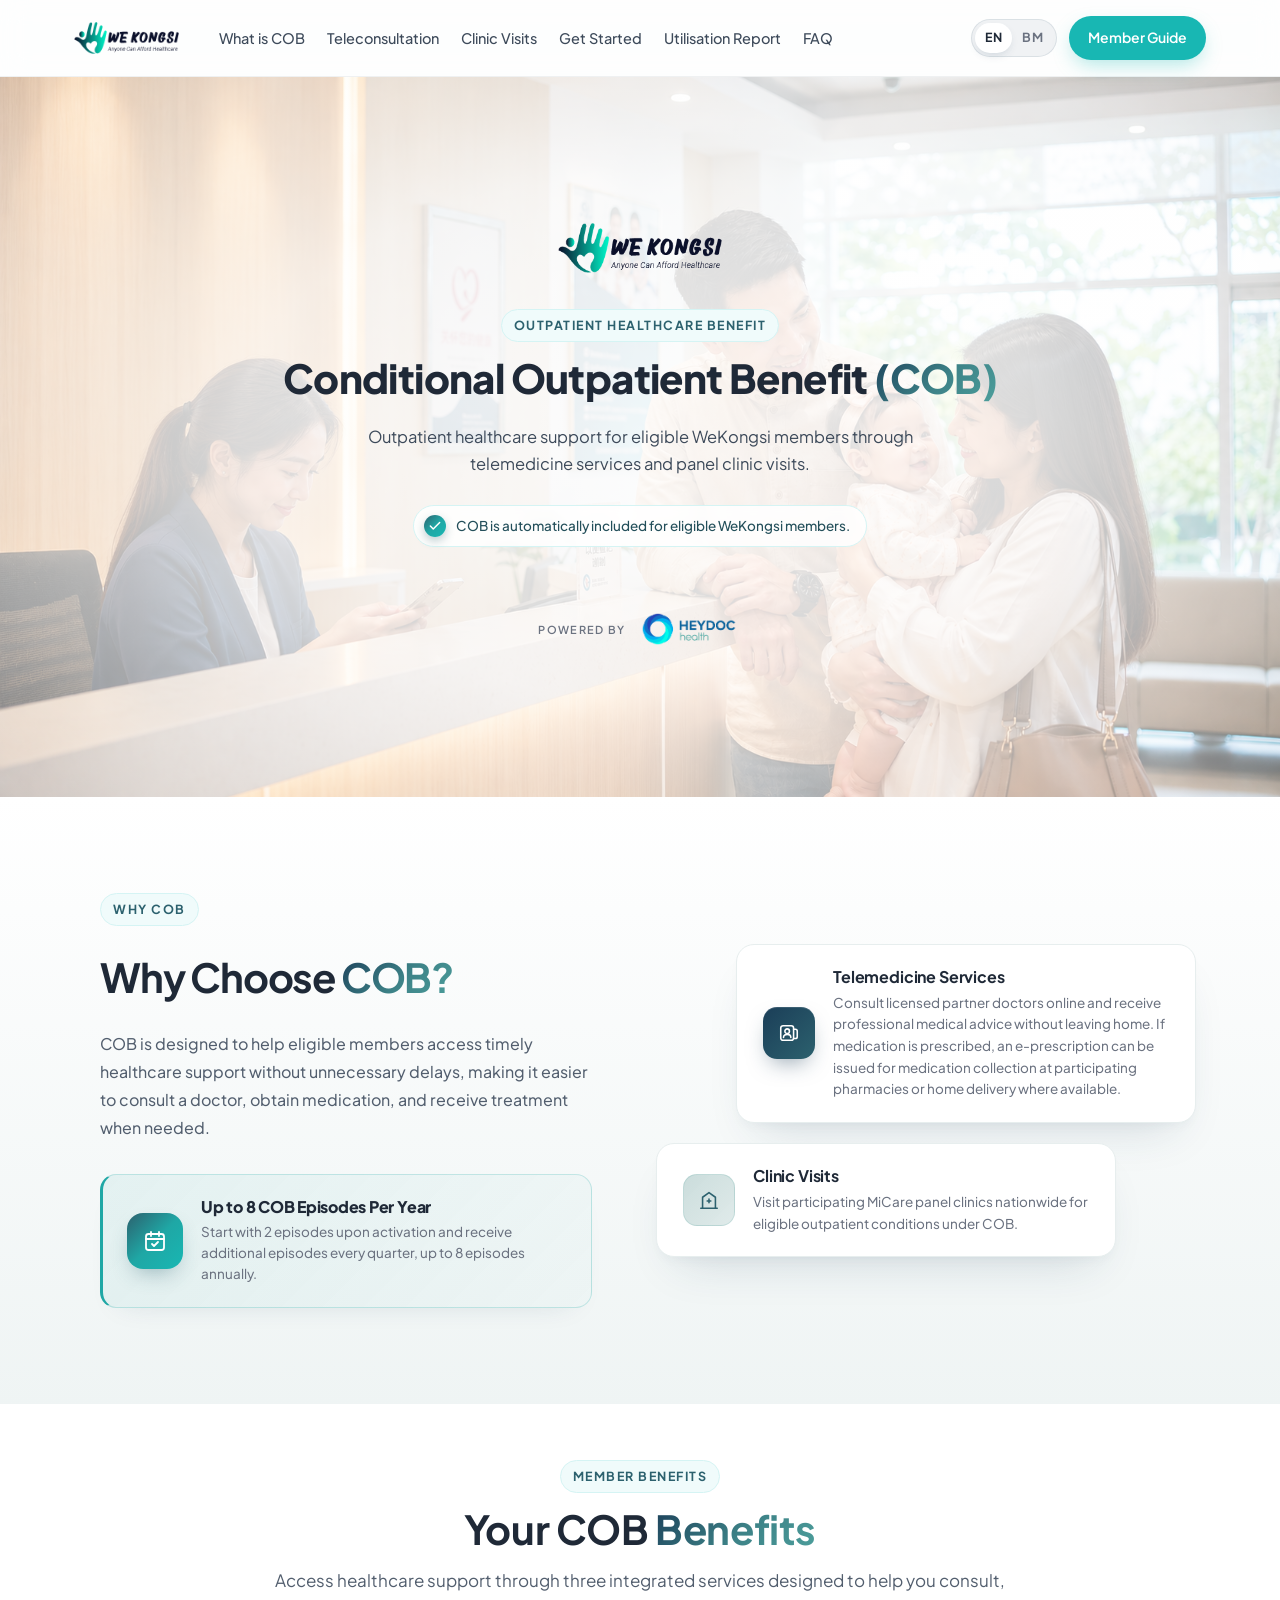
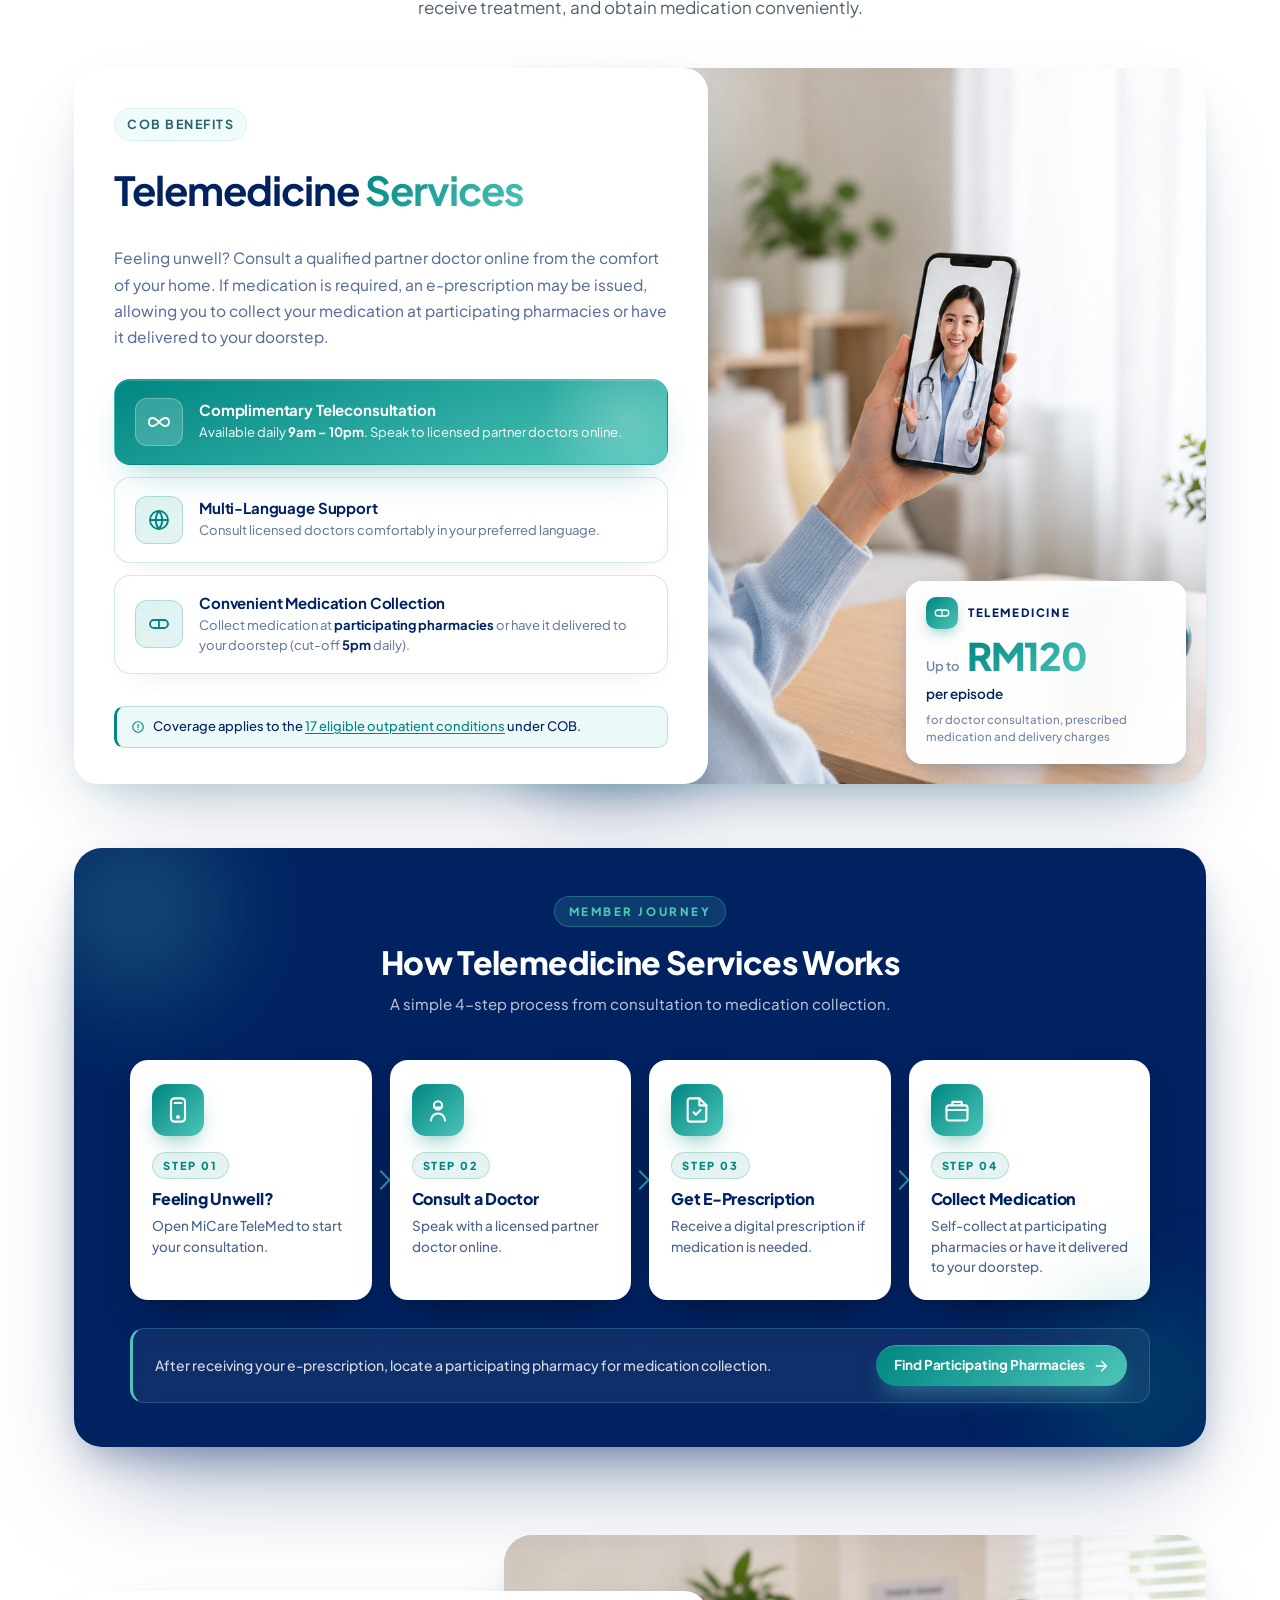
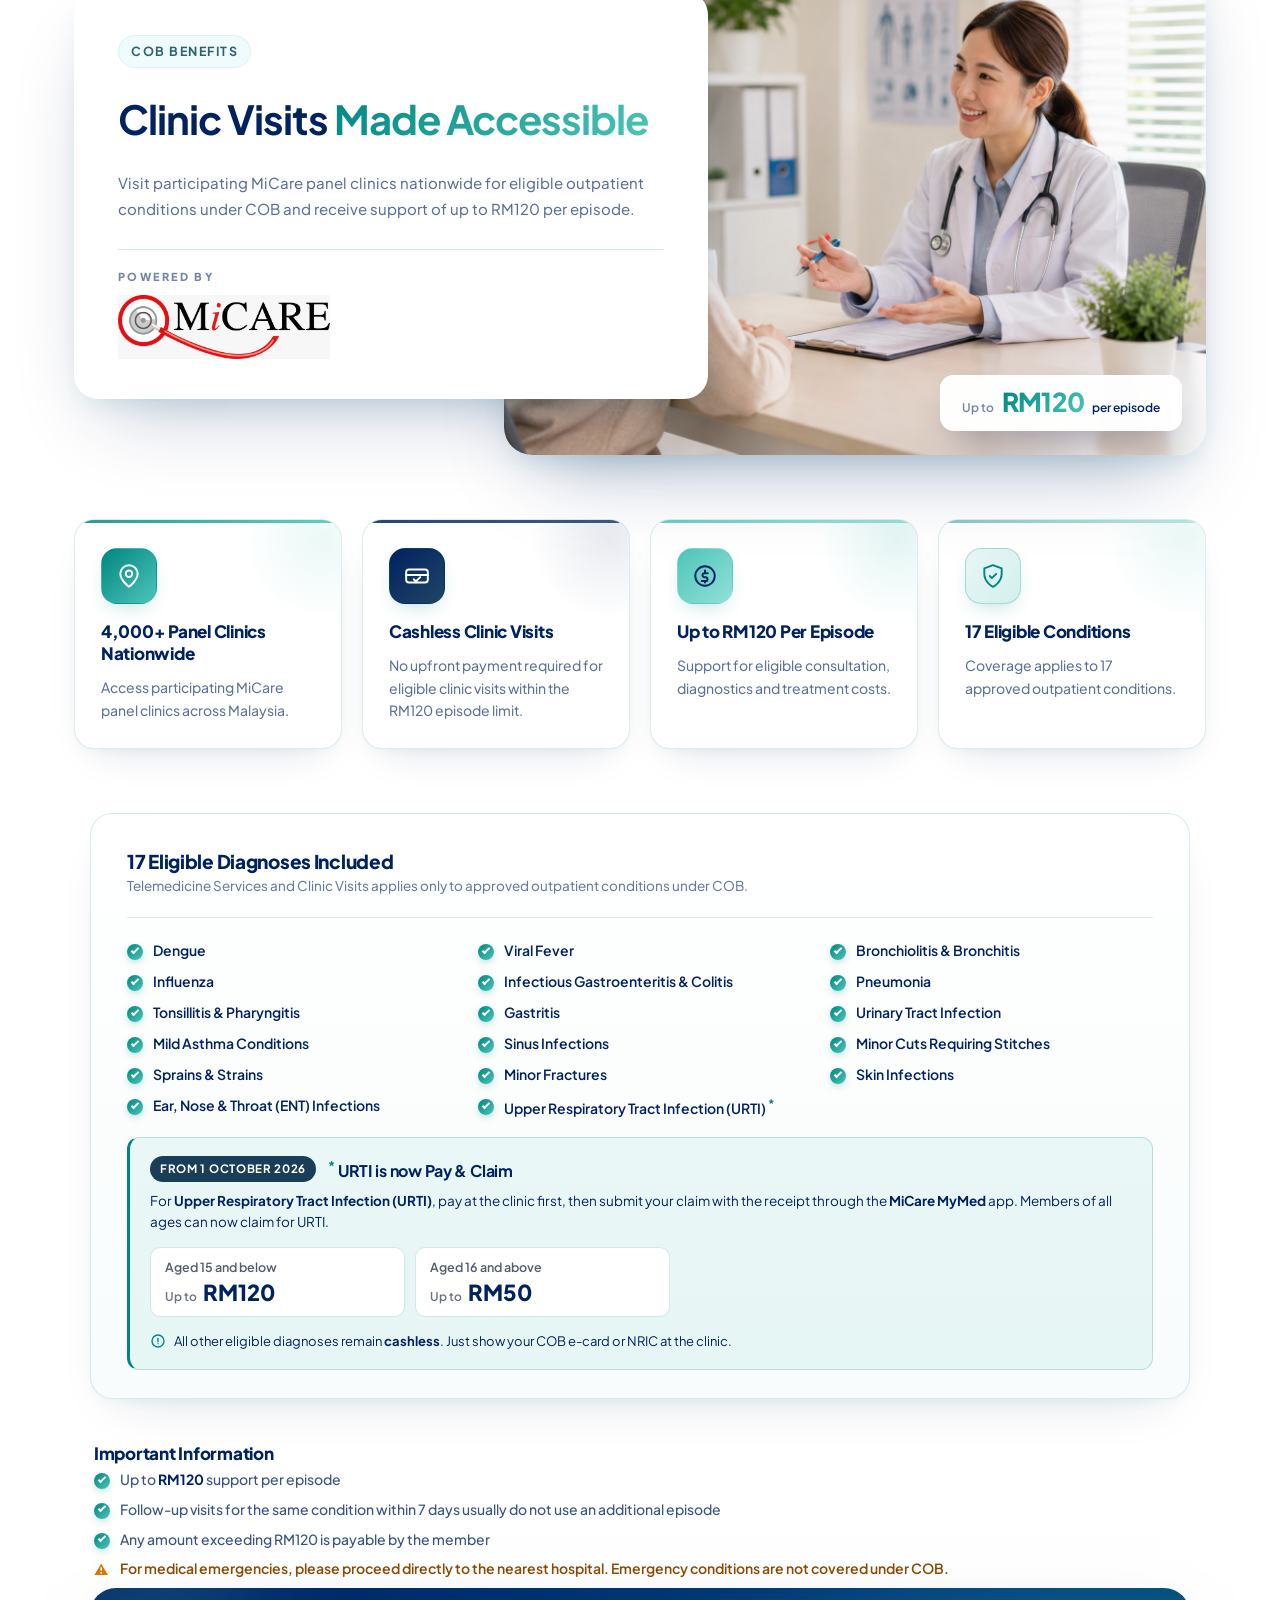
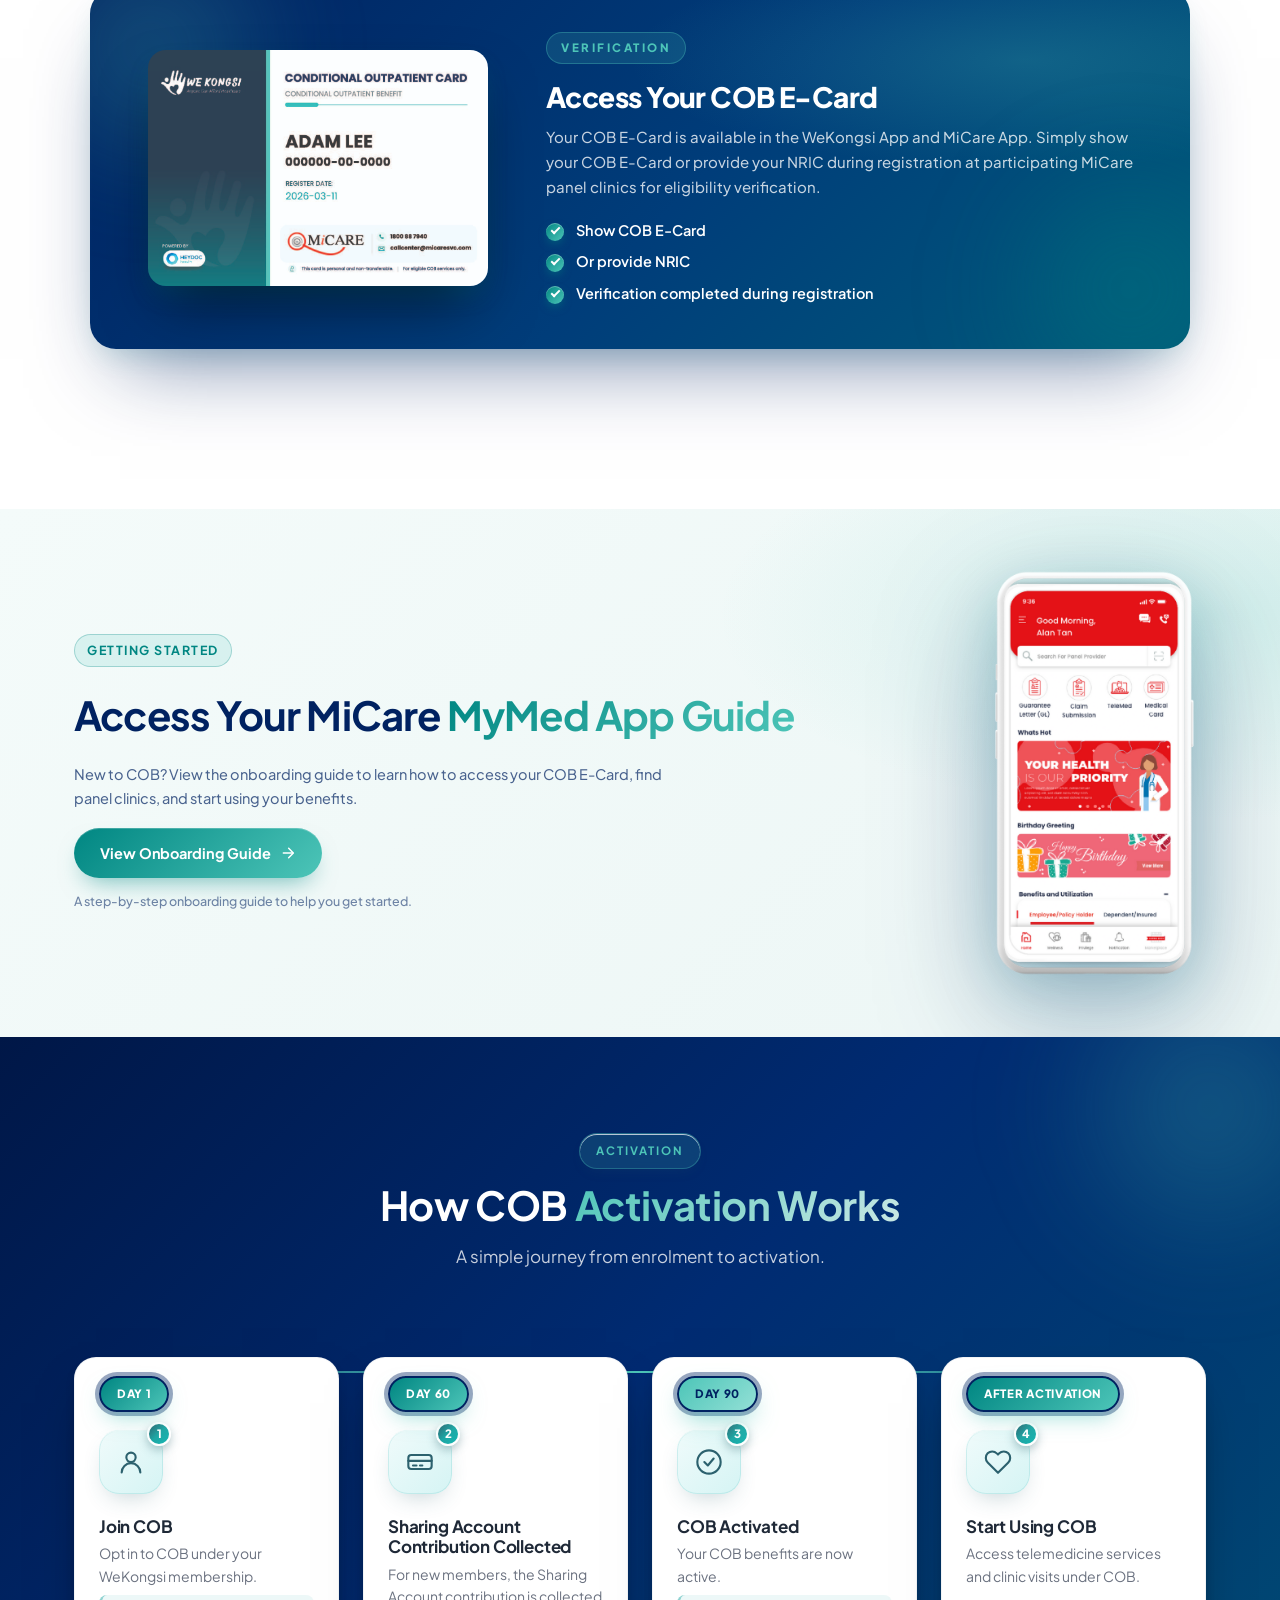
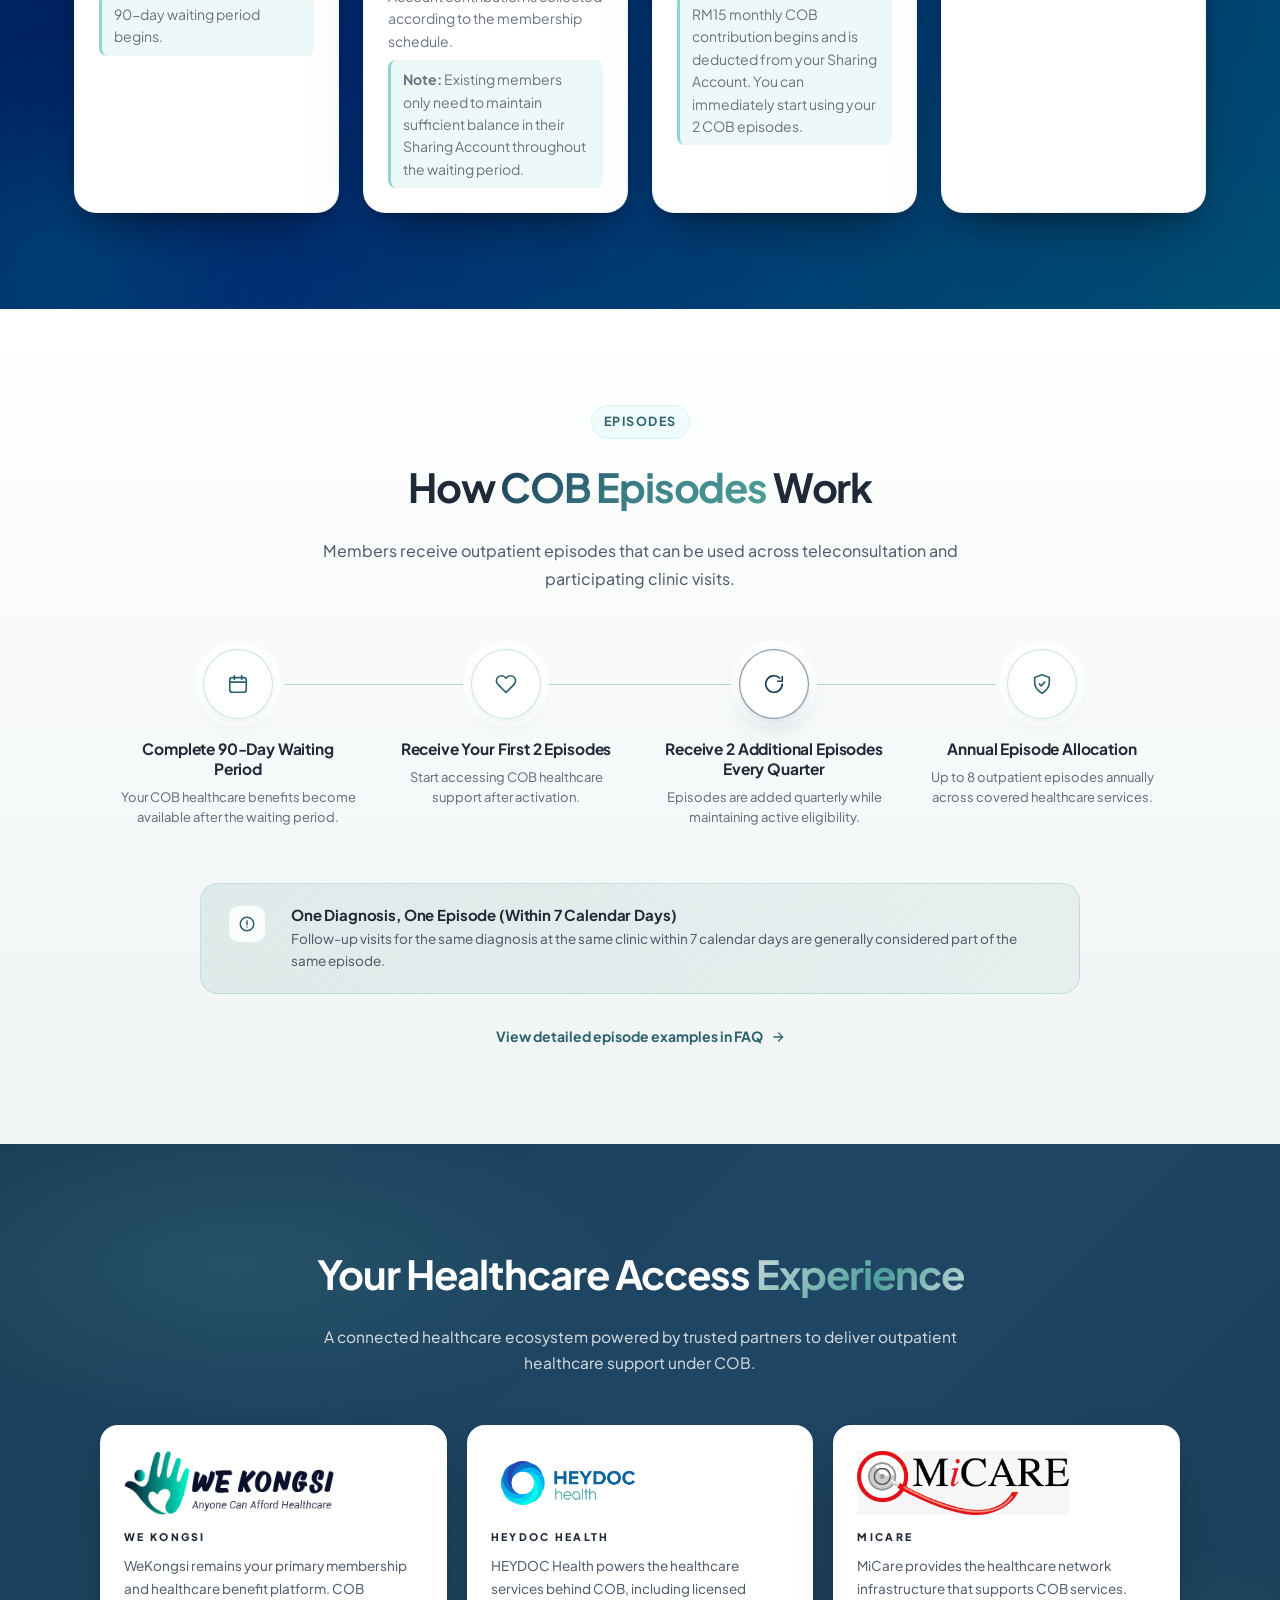
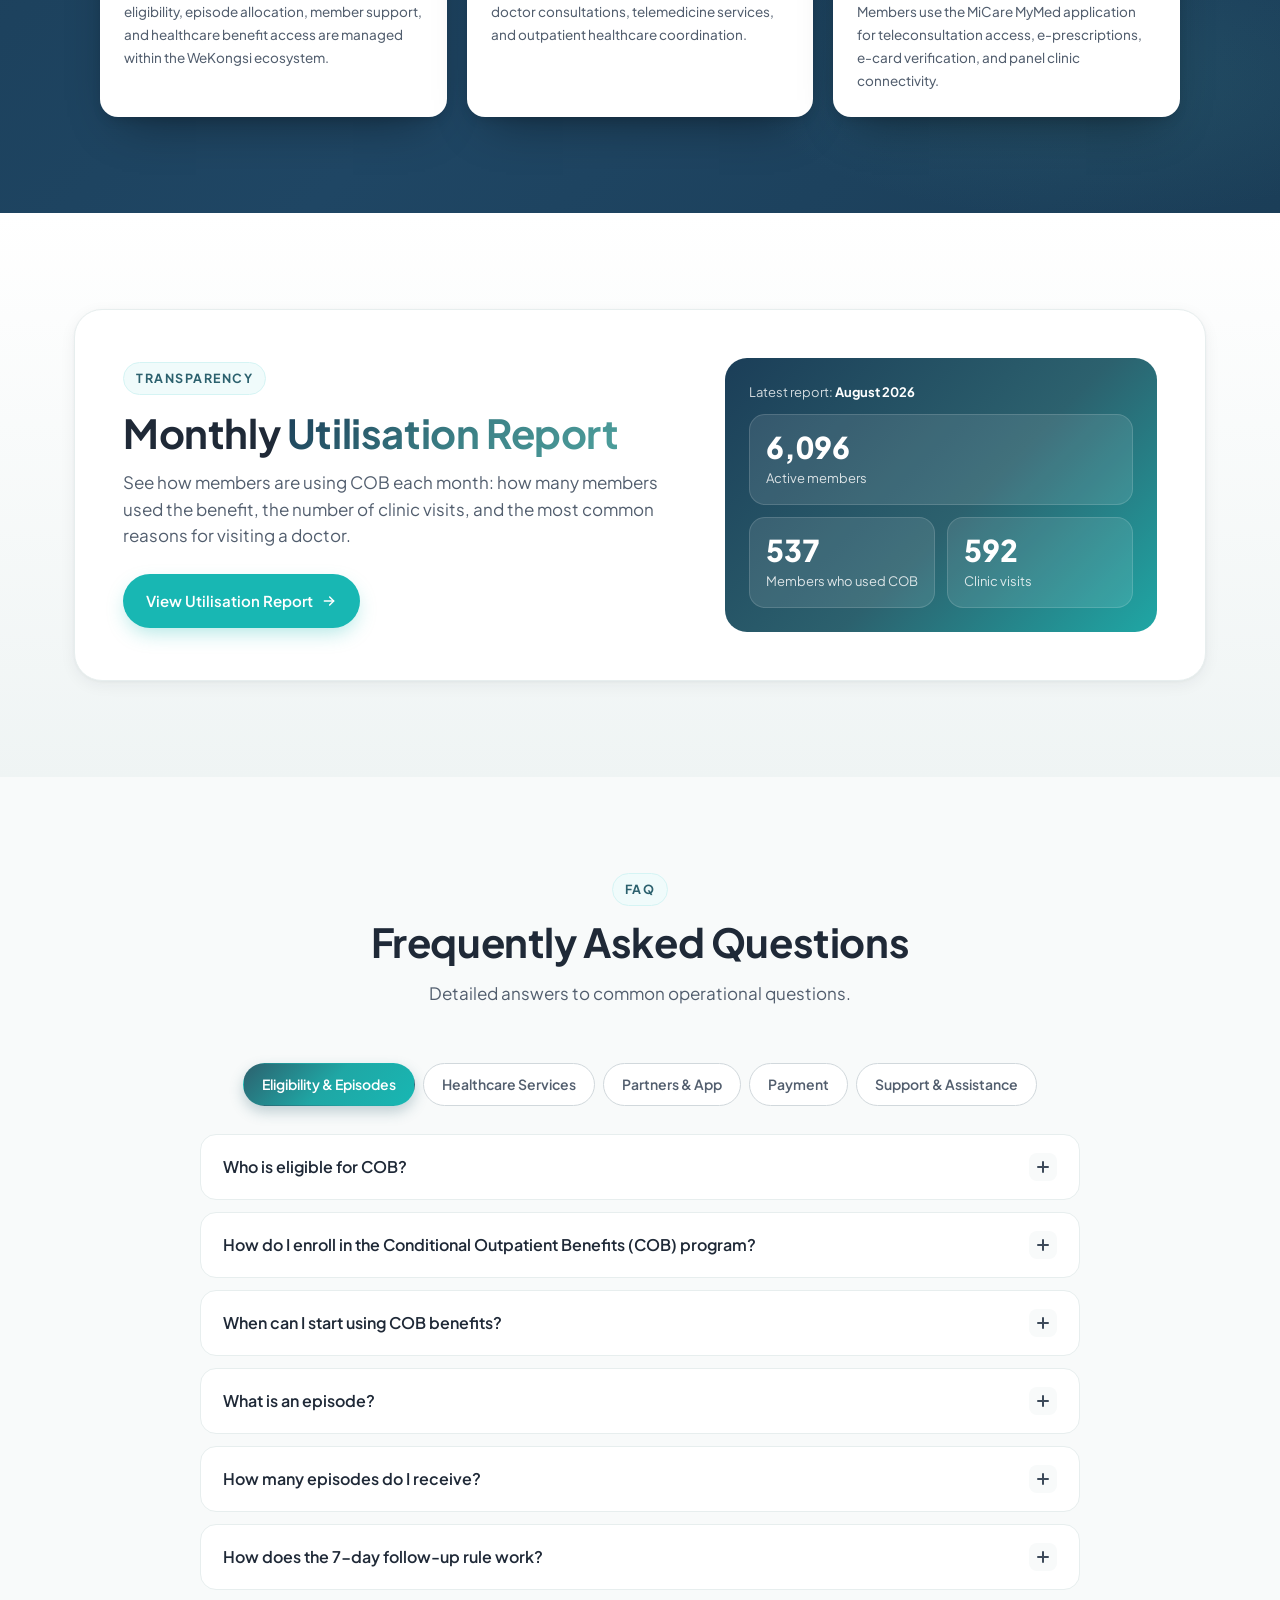
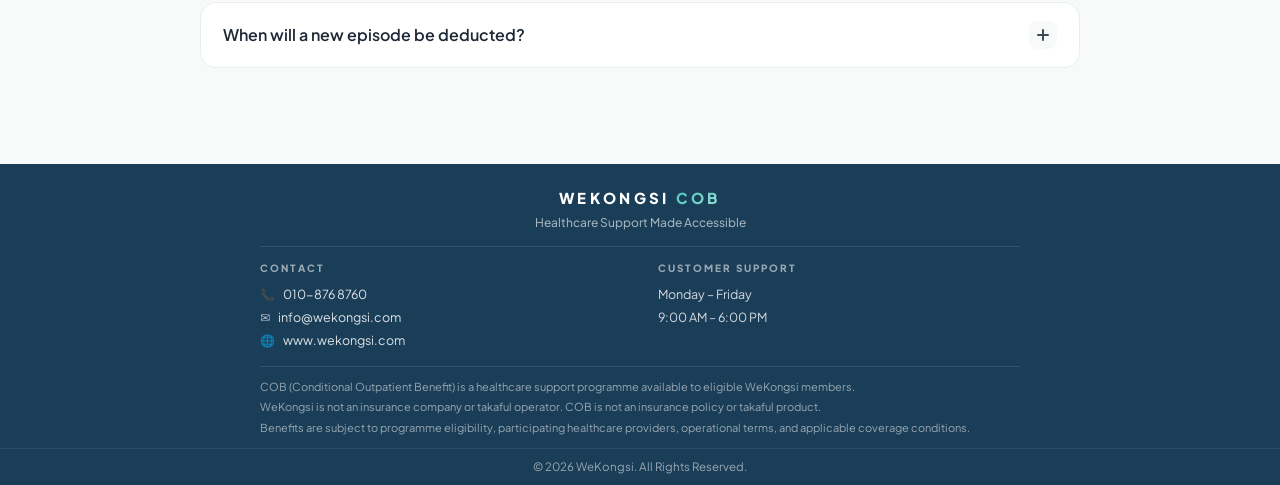
==== commit 6b1837f0: "Add URTI Pay & Claim remark (effective 1 October 2026) - Eligible Diagnoses card: rename to Upper Re" ====
--- a/index.html
+++ b/index.html
@@ -8,7 +8,7 @@
   <link rel="preconnect" href="https://fonts.googleapis.com" />
   <link rel="preconnect" href="https://fonts.gstatic.com" crossorigin />
   <link href="https://fonts.googleapis.com/css2?family=Plus+Jakarta+Sans:wght@400;500;600;700;800&family=Inter:wght@400;500;600;700&display=swap" rel="stylesheet" />
-  <link rel="stylesheet" href="styles.css?v=2026-09-util4" />
+  <link rel="stylesheet" href="styles.css?v=2026-09-util8" />
 </head>
 <body>
 
@@ -361,12 +361,20 @@
             <li>Minor Fractures</li>
             <li>Skin Infections</li>
             <li>Ear, Nose &amp; Throat (ENT) Infections</li>
-            <li>Respiratory Tract Infection<sup>*</sup></li>
+            <li>Upper Respiratory Tract Infection (URTI)<sup>*</sup></li>
           </ul>
 
-          <div class="cv-cond__note">
-            <svg viewBox="0 0 24 24" width="16" height="16" fill="none" stroke="currentColor" stroke-width="2" stroke-linecap="round" stroke-linejoin="round"><circle cx="12" cy="12" r="9"/><path d="M12 8v5"/><path d="M12 16h.01"/></svg>
-            <p><strong>Respiratory Tract Infection</strong> is eligible for members aged 15 years old and below only.</p>
+          <div class="cv-urti">
+            <div class="cv-urti__head">
+              <span class="cv-urti__badge">From 1 October 2026</span>
+              <h4 class="cv-urti__title"><sup>*</sup> URTI is now Pay &amp; Claim</h4>
+            </div>
+            <p class="cv-urti__body">For <strong>Upper Respiratory Tract Infection (URTI)</strong>, pay at the clinic first, then submit your claim with the receipt through the <strong>MiCare MyMed</strong> app. Members of all ages can now claim for URTI.</p>
+            <div class="cv-urti__caps">
+              <div class="cv-urti__cap"><span>Aged 15 and below</span><strong><small>Up to</small> RM120</strong></div>
+              <div class="cv-urti__cap"><span>Aged 16 and above</span><strong><small>Up to</small> RM50</strong></div>
+            </div>
+            <p class="cv-urti__foot"><svg viewBox="0 0 24 24" width="16" height="16" fill="none" stroke="currentColor" stroke-width="2" stroke-linecap="round" stroke-linejoin="round"><circle cx="12" cy="12" r="9"/><path d="M12 8v5"/><path d="M12 16h.01"/></svg><span>All other eligible diagnoses remain <strong>cashless</strong>. Just show your COB e-card or NRIC at the clinic.</span></p>
           </div>
         </div>
       </div>
@@ -643,7 +651,7 @@
             <details class="faq"><summary>What is included in Telemedicine Services?<span class="faq__chev"></span></summary><div class="faq__body"><p>Members may:</p><ul><li>Consult licensed partner doctors online</li><li>Receive medical assessment and advice</li><li>Receive an e-prescription if medication is required</li><li>Collect medication at participating pharmacies or have it delivered to your doorstep</li></ul><p>Telemedicine Services are available <strong>up to RM120 per episode</strong>, covering doctor consultation, prescribed medication, and delivery charges. Medication delivery cut-off is <strong>5pm</strong> daily.</p><p><strong>Note:</strong> Coverage applies only to the 17 approved outpatient conditions under COB.</p></div></details>
             <details class="faq"><summary>Is teleconsultation really unlimited?<span class="faq__chev"></span></summary><div class="faq__body"><p>Yes. Eligible members may access teleconsultation services an <strong>unlimited</strong> number of times during their active COB membership period, subject to operating hours.</p><p>Operating hours: <strong>9am – 10pm</strong> daily.</p><p><strong>Note:</strong> Telemedicine Services coverage (including medication support) applies only to the 17 approved outpatient conditions under COB.</p></div></details>
             <details class="faq"><summary>What is included in Clinic Visits?<span class="faq__chev"></span></summary><div class="faq__body"><p>Eligible members may visit participating MiCare panel clinics for approved outpatient conditions.</p><p>Clinic Visits covers:</p><ul><li>Doctor consultation</li><li>Basic treatment related to the eligible diagnosis</li></ul><p>Support is available <strong>up to RM120 per episode</strong>.</p></div></details>
-            <details class="faq"><summary>What diagnoses are included under Clinic Visits?<span class="faq__chev"></span></summary><div class="faq__body"><p>Clinic Visits applies only to the following approved diagnoses:</p><ol><li>Dengue</li><li>Viral Fever</li><li>Bronchiolitis and Bronchitis</li><li>Influenza</li><li>Infectious Gastroenteritis and Colitis</li><li>Pneumonia</li><li>Tonsillitis and Pharyngitis</li><li>Gastritis</li><li>Urinary Tract Infection (UTI)</li><li>Mild Asthma Conditions</li><li>Sinus Infections</li><li>Minor Cuts Requiring Stitches</li><li>Sprains and Strains</li><li>Minor Fractures</li><li>Skin Infections</li><li>Ear, Nose and Throat (ENT) Infections</li><li>Respiratory Tract Infection (eligible for members aged 15 years old and below only)</li></ol><p>Coverage applies only to the diagnoses listed above. Final diagnosis is determined by the attending healthcare provider.</p></div></details>
+            <details class="faq"><summary>What diagnoses are included under Clinic Visits?<span class="faq__chev"></span></summary><div class="faq__body"><p>Clinic Visits applies only to the following approved diagnoses:</p><ol><li>Dengue</li><li>Viral Fever</li><li>Bronchiolitis and Bronchitis</li><li>Influenza</li><li>Infectious Gastroenteritis and Colitis</li><li>Pneumonia</li><li>Tonsillitis and Pharyngitis</li><li>Gastritis</li><li>Urinary Tract Infection (UTI)</li><li>Mild Asthma Conditions</li><li>Sinus Infections</li><li>Minor Cuts Requiring Stitches</li><li>Sprains and Strains</li><li>Minor Fractures</li><li>Skin Infections</li><li>Ear, Nose and Throat (ENT) Infections</li><li>Upper Respiratory Tract Infection (URTI): Pay &amp; Claim from 1 October 2026, up to RM120 for members aged 15 and below and up to RM50 for members aged 16 and above</li></ol><p>Coverage applies only to the diagnoses listed above. Final diagnosis is determined by the attending healthcare provider.</p></div></details>
             <details class="faq"><summary>How do I verify my eligibility at a clinic?<span class="faq__chev"></span></summary><div class="faq__body"><p>You may:</p><ul><li>Present your <strong>COB e-card</strong>; or</li><li>Present your <strong>NRIC</strong> for verification</li></ul><p>Passport verification is not supported for COB clinic visits.</p></div></details>
             <details class="faq"><summary>What happens if I do not have my e-card to the clinic?<span class="faq__chev"></span></summary><div class="faq__body"><p>You may present your e-medical card via the <strong>MyMed App</strong> or your <strong>NRIC</strong> and inform the provider that you are covered under "<strong>MiCare</strong>."</p><p>If the clinic or hospital is unable to verify your details, please request them to contact MiCare via the <strong>24/7 toll-free number</strong> for assistance.</p></div></details>
             <details class="faq"><summary>What to do if I forgot my username or password to log in MyMed Mobile Apps?<span class="faq__chev"></span></summary><div class="faq__body"><p>You may click "<strong>Forgot Password</strong>" on the front interface of the MyMed App.</p></div></details>
@@ -664,7 +672,8 @@
             <details class="faq"><summary>When will the COB fee start being deducted?<span class="faq__chev"></span></summary><div class="faq__body"><p><strong>For new members:</strong></p><ul><li>The COB fee begins after the 90-day waiting period ends and COB becomes active.</li></ul><p><strong>For existing eligible members transitioning into COB:</strong></p><ul><li>A prorated deduction may apply during the transition period.</li><li>Normal monthly deductions will then continue according to the member's existing contribution cycle.</li></ul></div></details>
             <details class="faq"><summary>Will I still pay my normal WeKongsi contributions?<span class="faq__chev"></span></summary><div class="faq__body"><p>Yes. COB fees are separate from your normal WeKongsi membership and Sharing Account contributions.</p></div></details>
             <details class="faq"><summary>What happens if I fail to maintain the active status in WeKongsi?<span class="faq__chev"></span></summary><div class="faq__body"><p>Your account status will change to <strong>Suspended</strong> and your healthcare benefits will be temporarily blocked.</p><p>You have <strong>26 days</strong> to fix it: you are given a 26-day grace period to pay your outstanding dues and restore your active status.</p></div></details>
-            <details class="faq"><summary>What happens if my clinic bill exceeds RM120?<span class="faq__chev"></span></summary><div class="faq__body"><p>Any amount exceeding <strong>RM120 per episode</strong> will be payable by the member.</p></div></details>
+            <details class="faq"><summary>How do I claim for URTI (Upper Respiratory Tract Infection)?<span class="faq__chev"></span></summary><div class="faq__body"><p>From <strong>1 October 2026</strong>, URTI is processed through <strong>Pay &amp; Claim</strong> instead of cashless:</p><ol><li>Pay the clinic bill for your URTI visit.</li><li>Open the <strong>MiCare MyMed</strong> app and go to <strong>Claim Submission</strong>.</li><li>Choose <strong>Outpatient Treatment</strong>, select the member's name and fill in the details.</li><li>Upload your receipt and submit.</li><li>Track the status of your claim and reimbursement under <strong>Claim History</strong>.</li></ol><p><strong>Claim limit:</strong> up to <strong>RM120</strong> for members aged 15 and below, and up to <strong>RM50</strong> for members aged 16 and above.</p><p>All other eligible diagnoses under COB remain cashless.</p></div></details>
+            <details class="faq"><summary>What happens if my clinic bill exceeds RM120?<span class="faq__chev"></span></summary><div class="faq__body"><p>Any amount exceeding <strong>RM120 per episode</strong> will be payable by the member.</p><p>For <strong>URTI</strong> (Pay &amp; Claim from 1 October 2026), the claim limit is up to RM120 for members aged 15 and below and up to RM50 for members aged 16 and above.</p></div></details>
             <details class="faq"><summary>What happens if my Telemedicine Services cost exceeds RM120?<span class="faq__chev"></span></summary><div class="faq__body"><p>Any amount exceeding <strong>RM120 per episode</strong> for Telemedicine Services (doctor consultation, prescribed medication, and delivery charges) will be payable by the member.</p></div></details>
             <details class="faq"><summary>Can I opt-out of COB?<span class="faq__chev"></span></summary><div class="faq__body"><p>Yes. Members are automatically enrolled in the Conditional Outpatient Benefits (COB) program upon signing up, but you have the flexibility to choose to opt out after enrollment, subject to the program's terms.</p></div></details>
             <details class="faq"><summary>Can I opt-in again after opting-out?<span class="faq__chev"></span></summary><div class="faq__body"><p>Yes, but a waiting period applies. If you decide to opt-in again, you must go through a <strong>90-day waiting period</strong> before your outpatient benefits become active.</p><p>Please note that your monthly <strong>RM15 COB fee will still be deducted</strong> during this 90-day waiting period.</p></div></details>
--- a/styles.css
+++ b/styles.css
@@ -117,8 +117,8 @@
   height: var(--header-h);
   display: flex; align-items: center; gap: 16px;
 }
-.nav__brand { display: inline-flex; }
-.nav__logo { height: 32px; width: auto; }
+.nav__brand { display: inline-flex; flex-shrink: 0; }
+.nav__logo { height: 32px; width: auto; flex-shrink: 0; object-fit: contain; }
 .nav__links {
   margin-left: 24px;
   display: flex; gap: 22px; align-items: center; flex: 1;
@@ -6594,3 +6594,61 @@
 @media (max-width: 900px) {
   .ur-teaser__card { grid-template-columns: 1fr; padding: 28px 20px; gap: 24px; }
 }
+
+/* Phone header — keep the logo at its natural shape and fit the action row */
+@media (max-width: 480px) {
+  .nav .container { padding: 0 16px; }
+  .nav__inner { gap: 8px; }
+  .nav__logo { height: 28px; }
+  .nav__actions { gap: 6px; margin-left: auto; }
+  .nav__lang-btn { min-width: 32px; padding: 5px 8px; font-size: 12px; }
+  .nav__actions .btn--sm { padding: 8px 12px; font-size: 13px; }
+  .nav__toggle { flex-shrink: 0; }
+}
+@media (max-width: 380px) {
+  .nav .container { padding: 0 12px; }
+  .nav__logo { height: 24px; }
+  .nav__lang-btn { min-width: 28px; padding: 4px 6px; }
+  .nav__actions .btn--sm { padding: 7px 10px; font-size: 12.5px; }
+  .nav__toggle { width: 36px; height: 36px; }
+}
+@media (max-width: 340px) {
+  .nav .container { padding: 0 10px; }
+  .nav__inner, .nav__actions { gap: 4px; }
+  .nav__logo { height: 22px; }
+  .nav__lang-btn { min-width: 26px; padding: 4px 5px; font-size: 11.5px; }
+  .nav__actions .btn--sm { padding: 7px 9px; font-size: 12px; }
+}
+
+/* URTI Pay & Claim remark (Eligible Diagnoses card) */
+.cv-urti {
+  margin-top: 18px; padding: 18px 20px;
+  background: rgba(77,197,184,0.10);
+  border: 1px solid rgba(0,134,130,0.22);
+  border-left: 3px solid var(--tk-primary);
+  border-radius: 12px;
+  color: var(--tk-navy);
+}
+.cv-urti__head { display: flex; align-items: center; flex-wrap: wrap; gap: 8px 12px; margin-bottom: 8px; }
+.cv-urti__badge {
+  font-size: 11.5px; font-weight: 700; letter-spacing: 0.06em; text-transform: uppercase;
+  color: #fff; background: var(--navy-900); padding: 4px 10px; border-radius: 999px;
+}
+.cv-urti__title { font-size: 16px; font-weight: 700; color: var(--tk-navy); }
+.cv-urti__title sup { color: var(--tk-primary); }
+.cv-urti__body { font-size: 13.5px; line-height: 1.6; margin: 0 0 14px; }
+.cv-urti__caps { display: grid; grid-template-columns: 1fr 1fr; gap: 10px; max-width: 520px; }
+.cv-urti__cap {
+  background: #fff; border: 1px solid rgba(0,134,130,0.18); border-radius: 10px;
+  padding: 10px 14px; display: flex; flex-direction: column; gap: 2px;
+}
+.cv-urti__cap span { font-size: 12.5px; color: var(--ink-600); font-weight: 600; }
+.cv-urti__cap strong { font-size: 22px; font-weight: 800; color: var(--tk-navy); line-height: 1.2; }
+.cv-urti__cap strong small { font-size: 12px; font-weight: 600; color: var(--ink-500); margin-right: 2px; }
+.cv-urti__foot { display: flex; gap: 8px; align-items: flex-start; margin: 14px 0 0; font-size: 13px; line-height: 1.55; }
+.cv-urti__foot svg { color: var(--tk-primary); flex-shrink: 0; margin-top: 2px; }
+@media (max-width: 420px) {
+  .cv-urti { padding: 16px 14px; }
+  .cv-urti__caps { grid-template-columns: 1fr 1fr; gap: 8px; }
+  .cv-urti__cap strong { font-size: 19px; }
+}
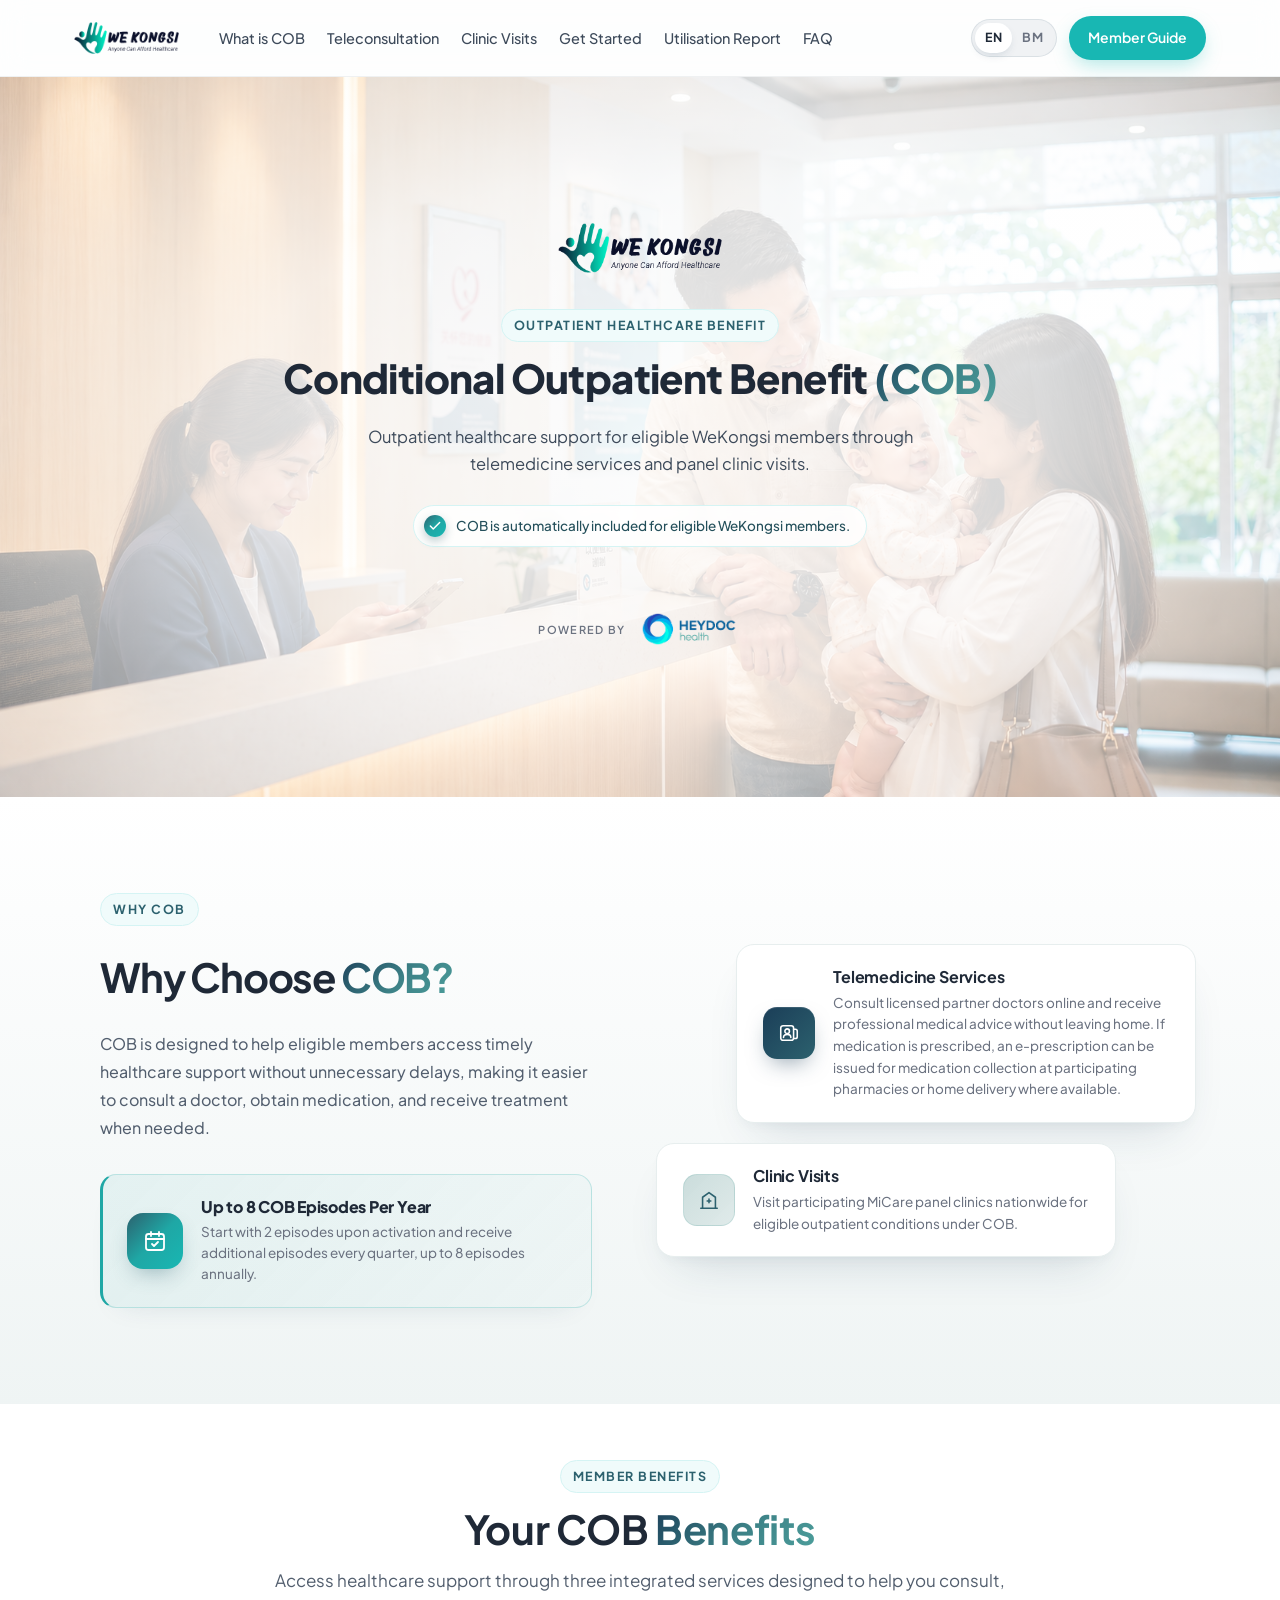
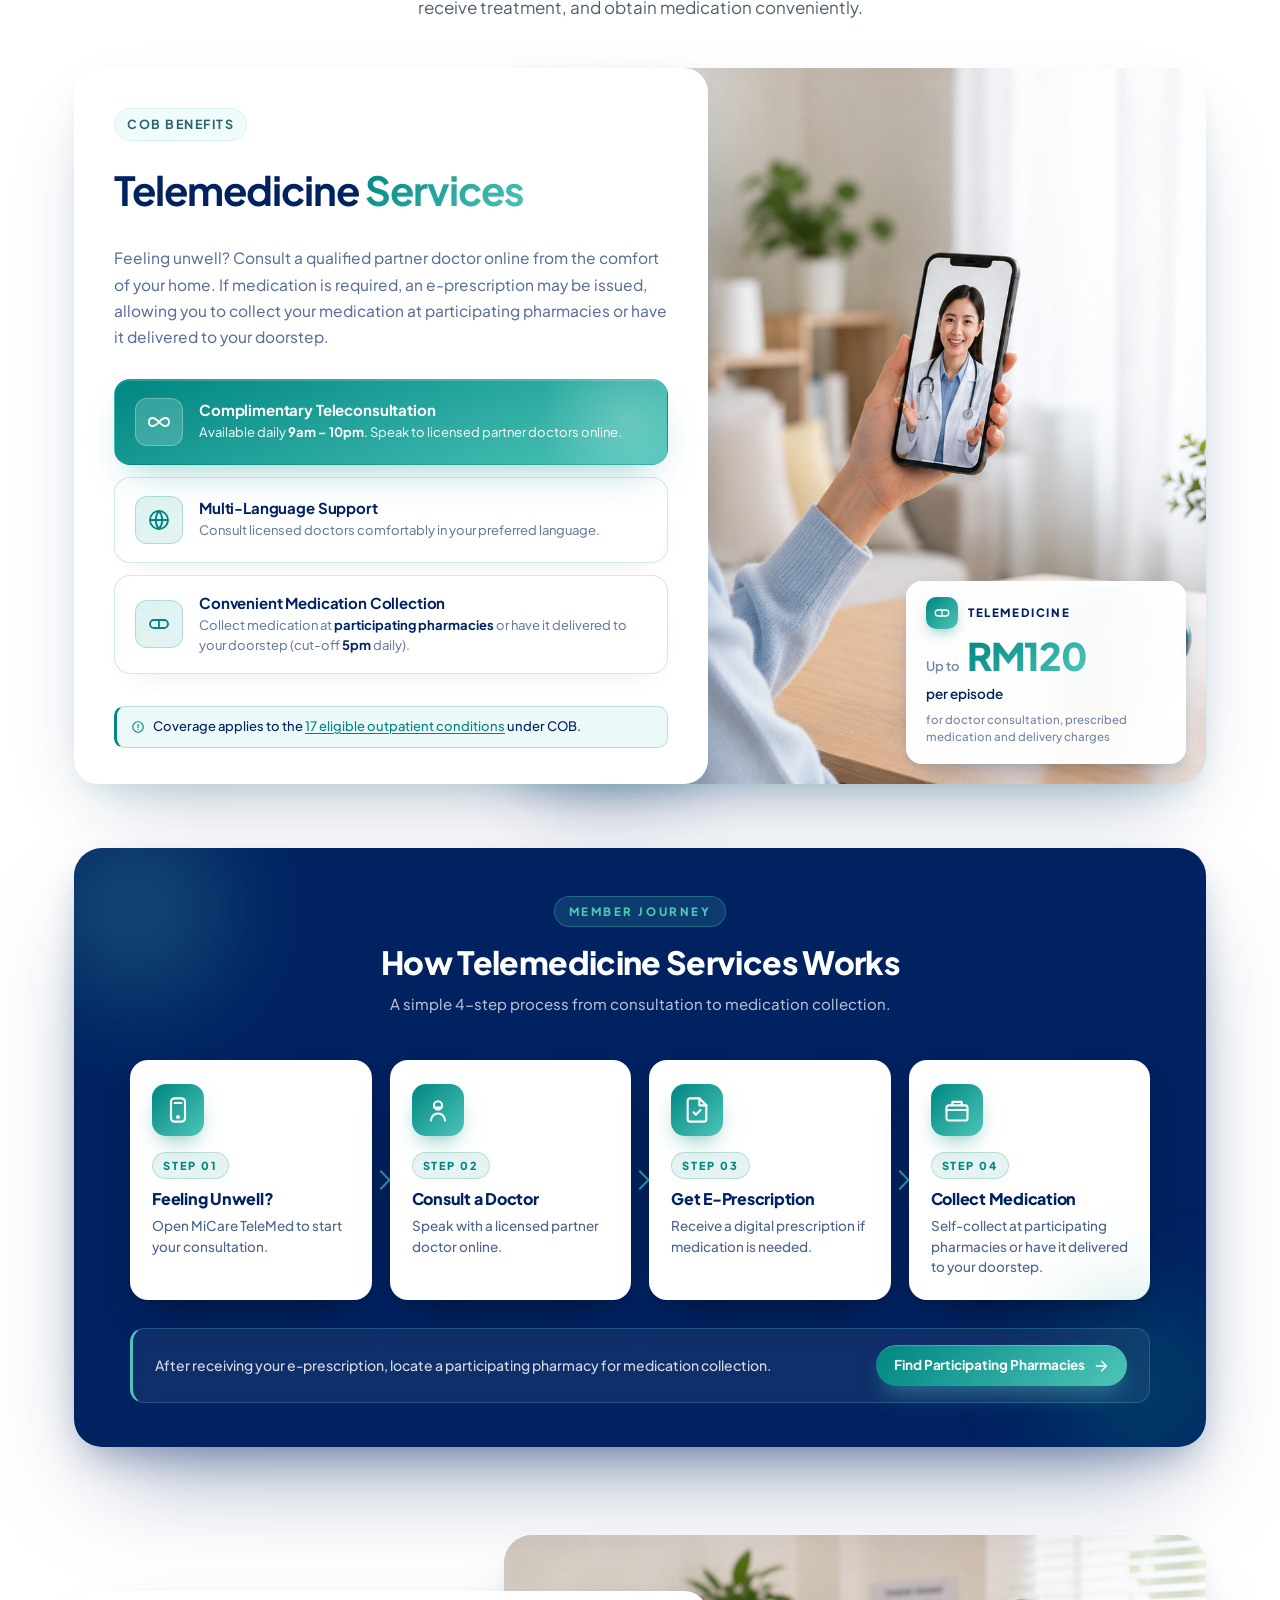
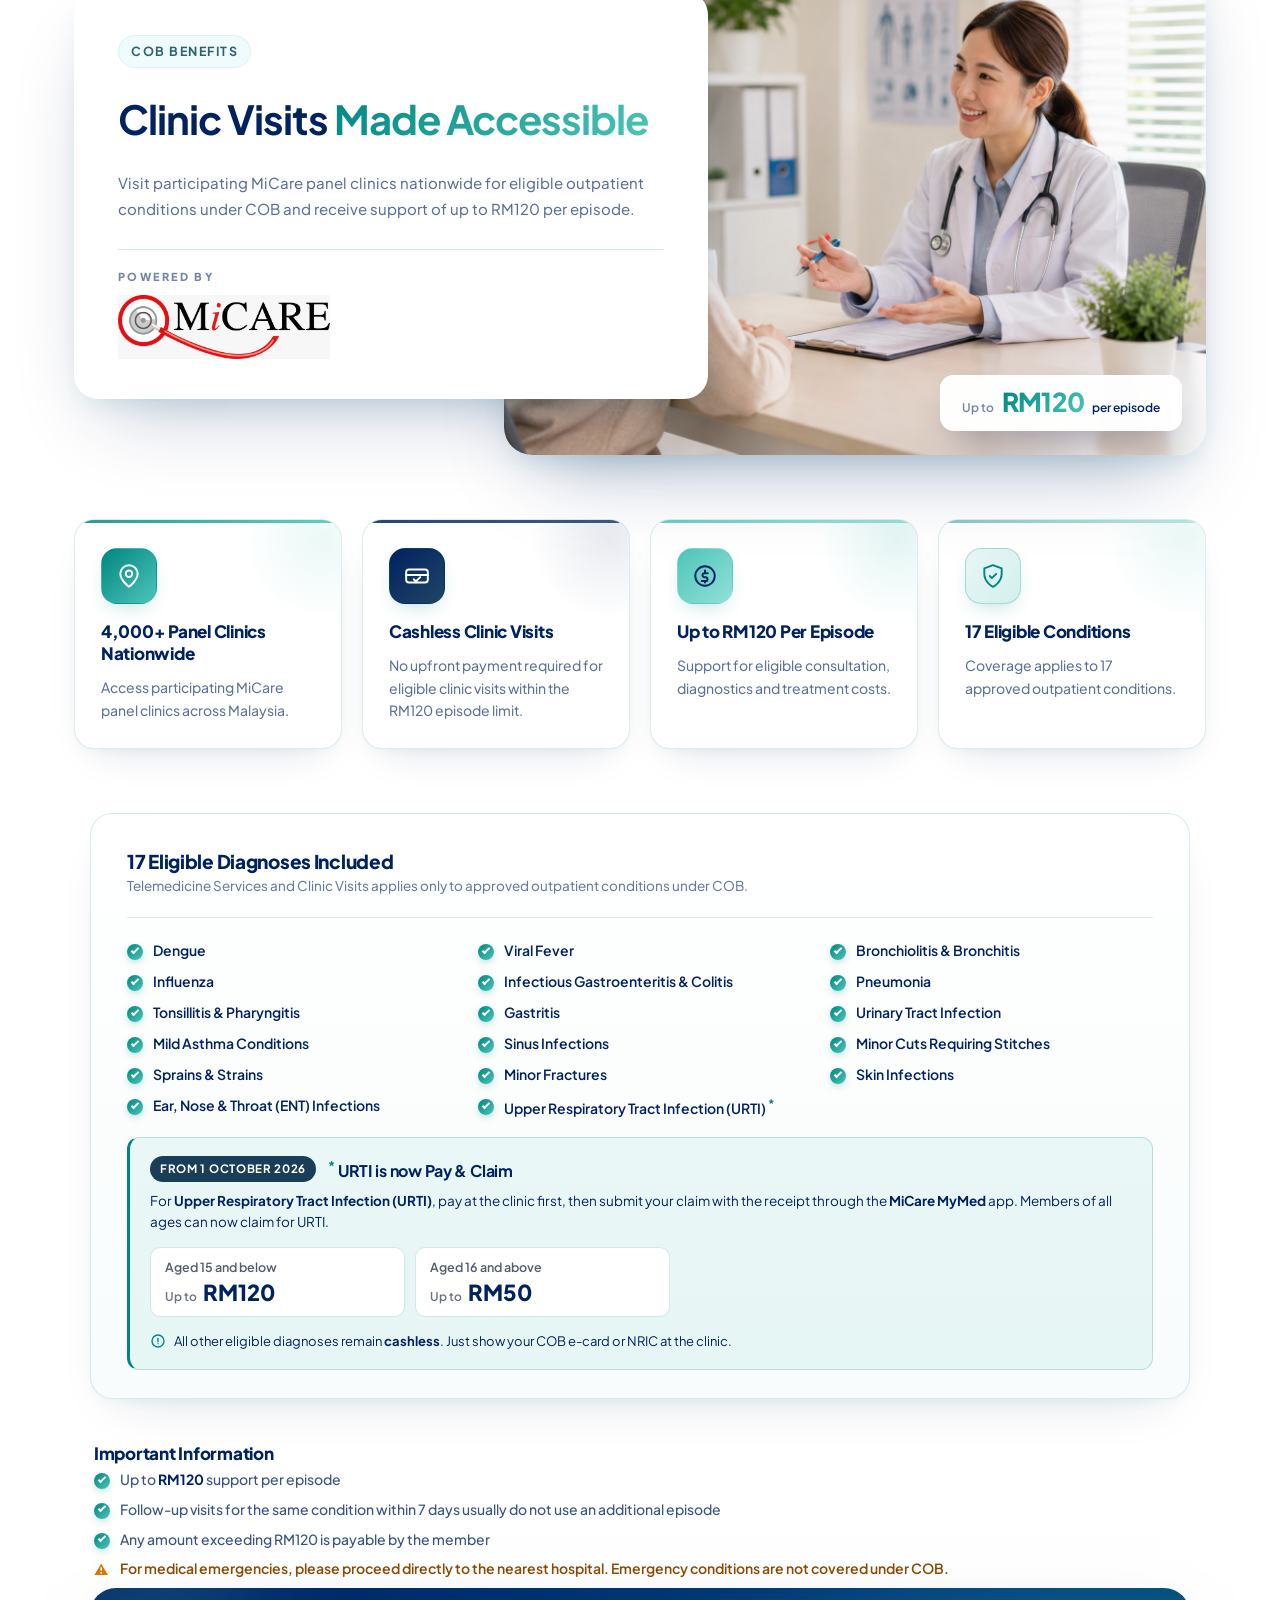
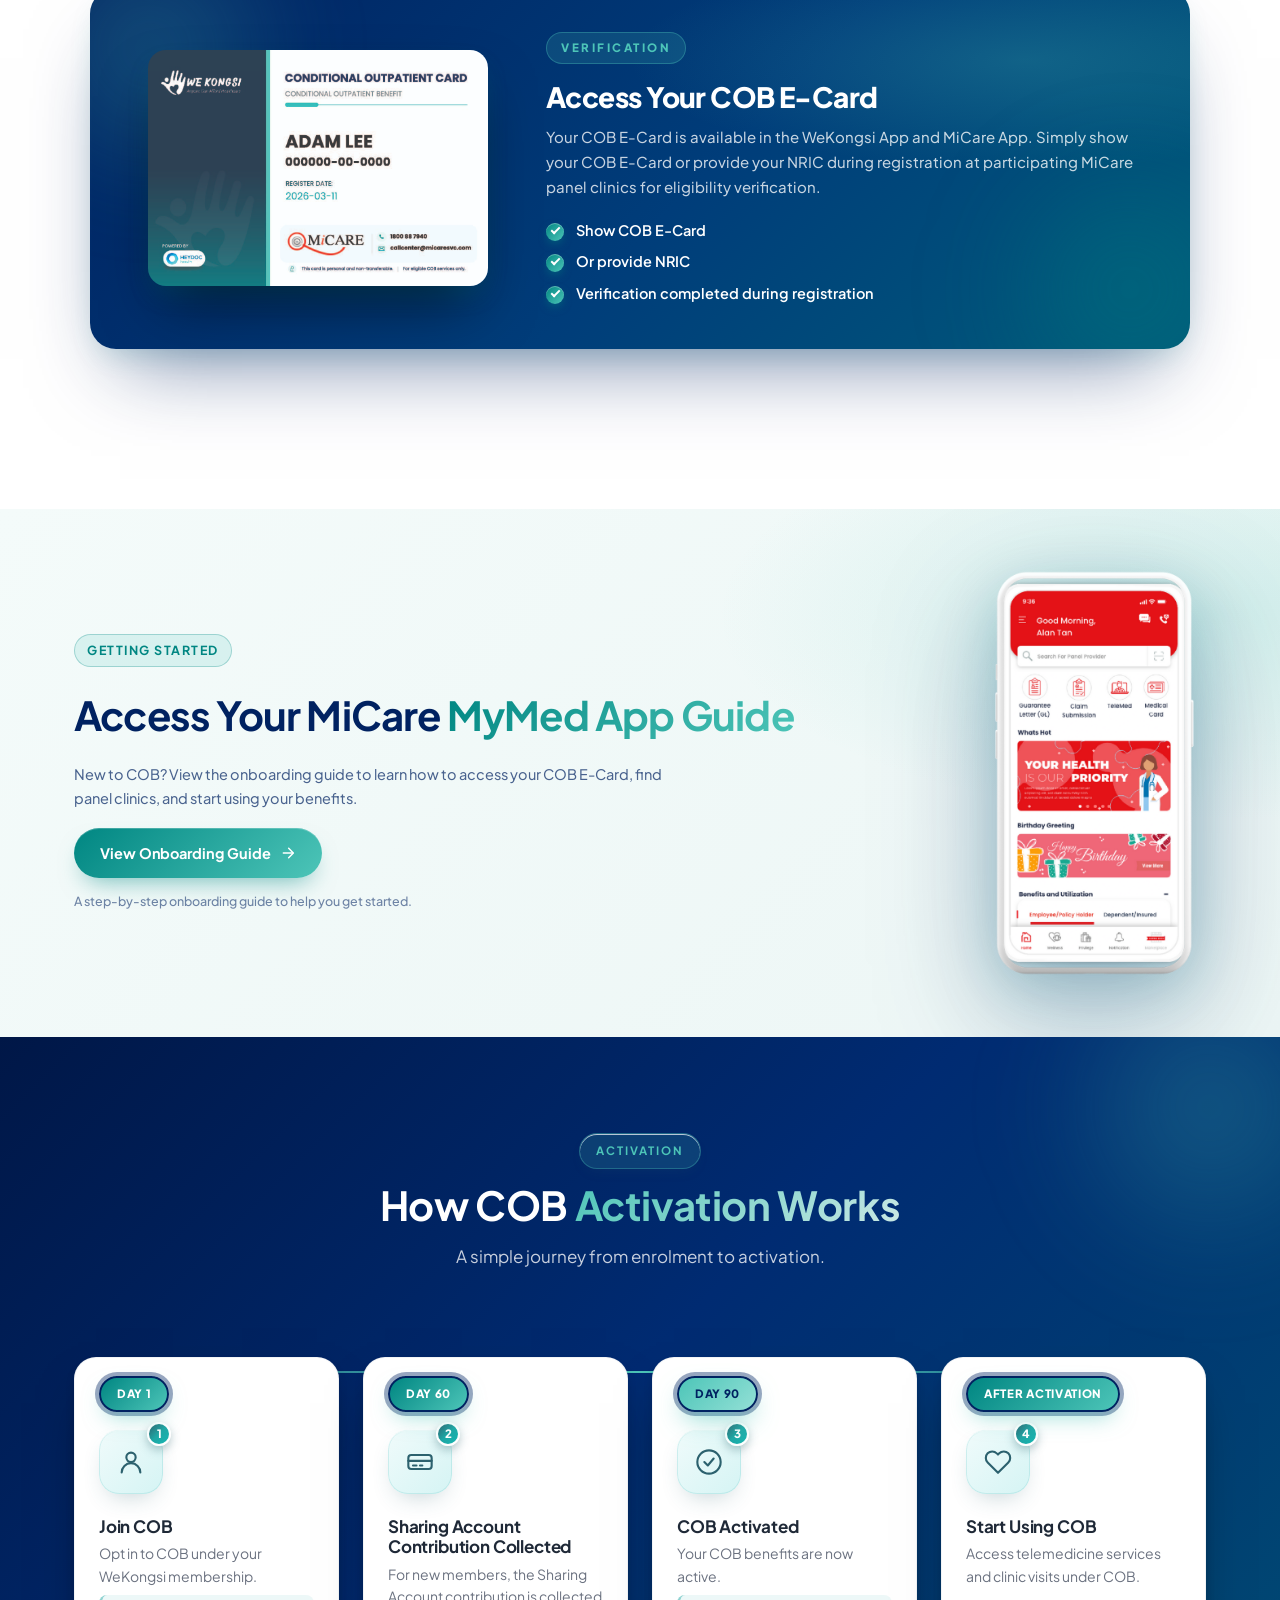
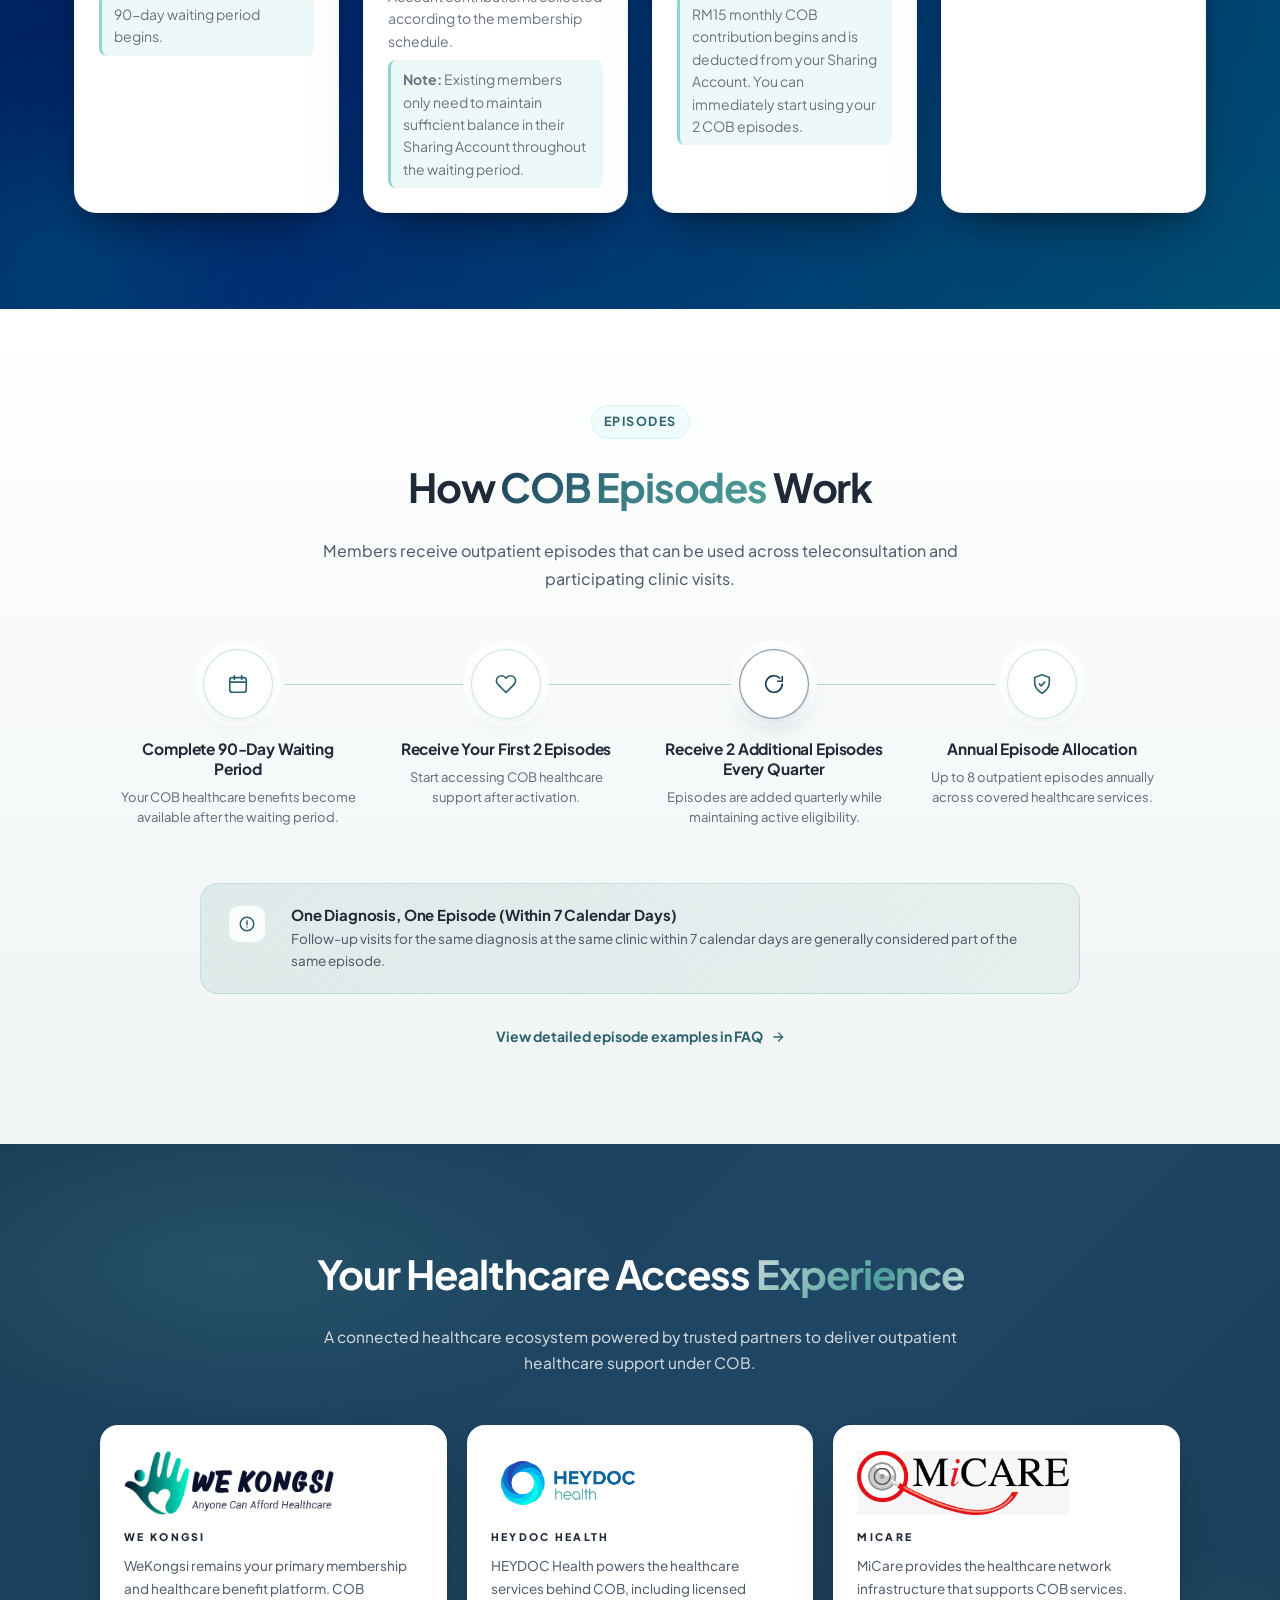
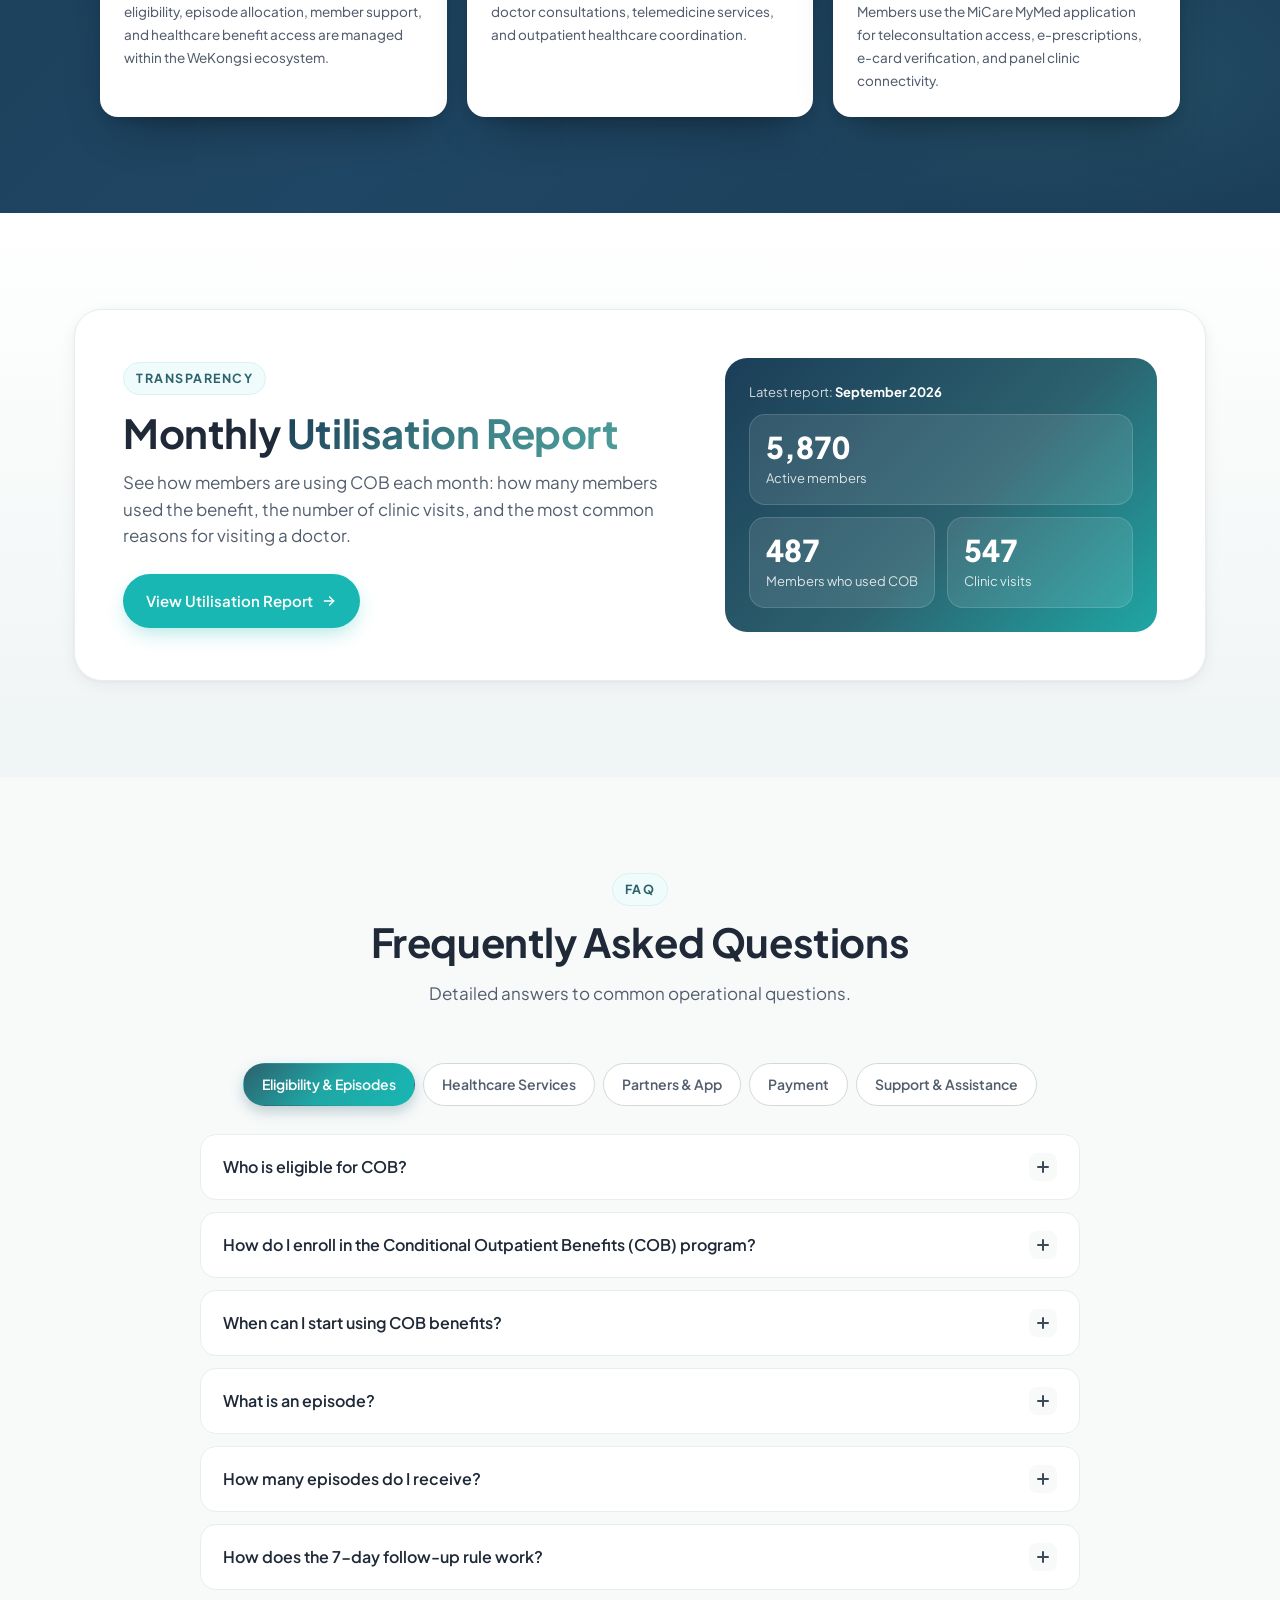
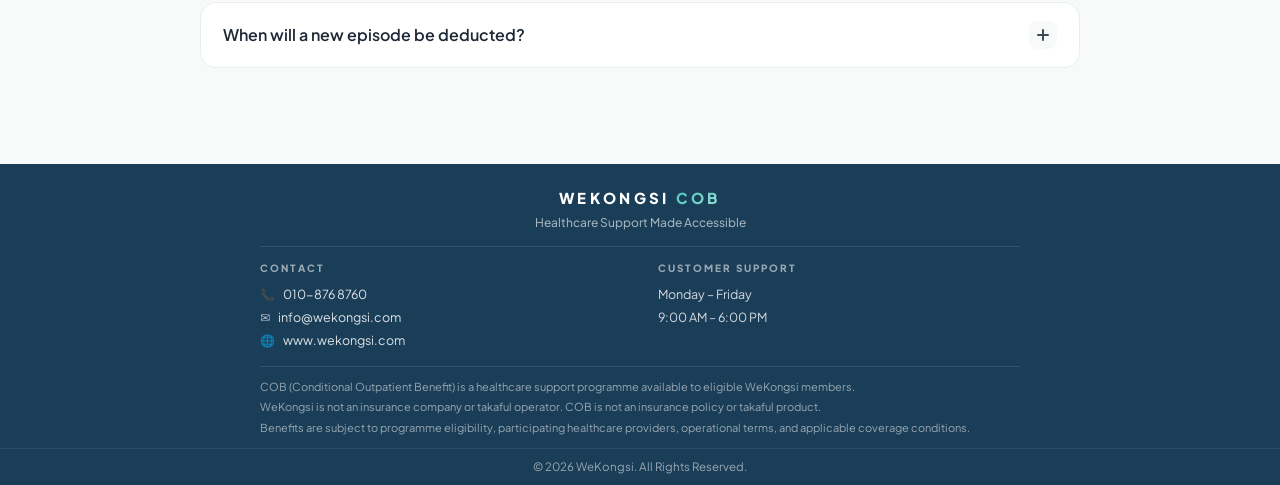
==== commit c129fed1: "Add September 2026 COB utilisation report - utilisation-data.js: September figures (5,870 active mem" ====
--- a/index.html
+++ b/index.html
@@ -736,7 +736,7 @@
     </div>
   </footer>
 
-  <script src="utilisation-data.js?v=2026-09c"></script>
+  <script src="utilisation-data.js?v=2026-10"></script>
   <script src="script.js?v=2026-09c"></script>
 </body>
 </html>
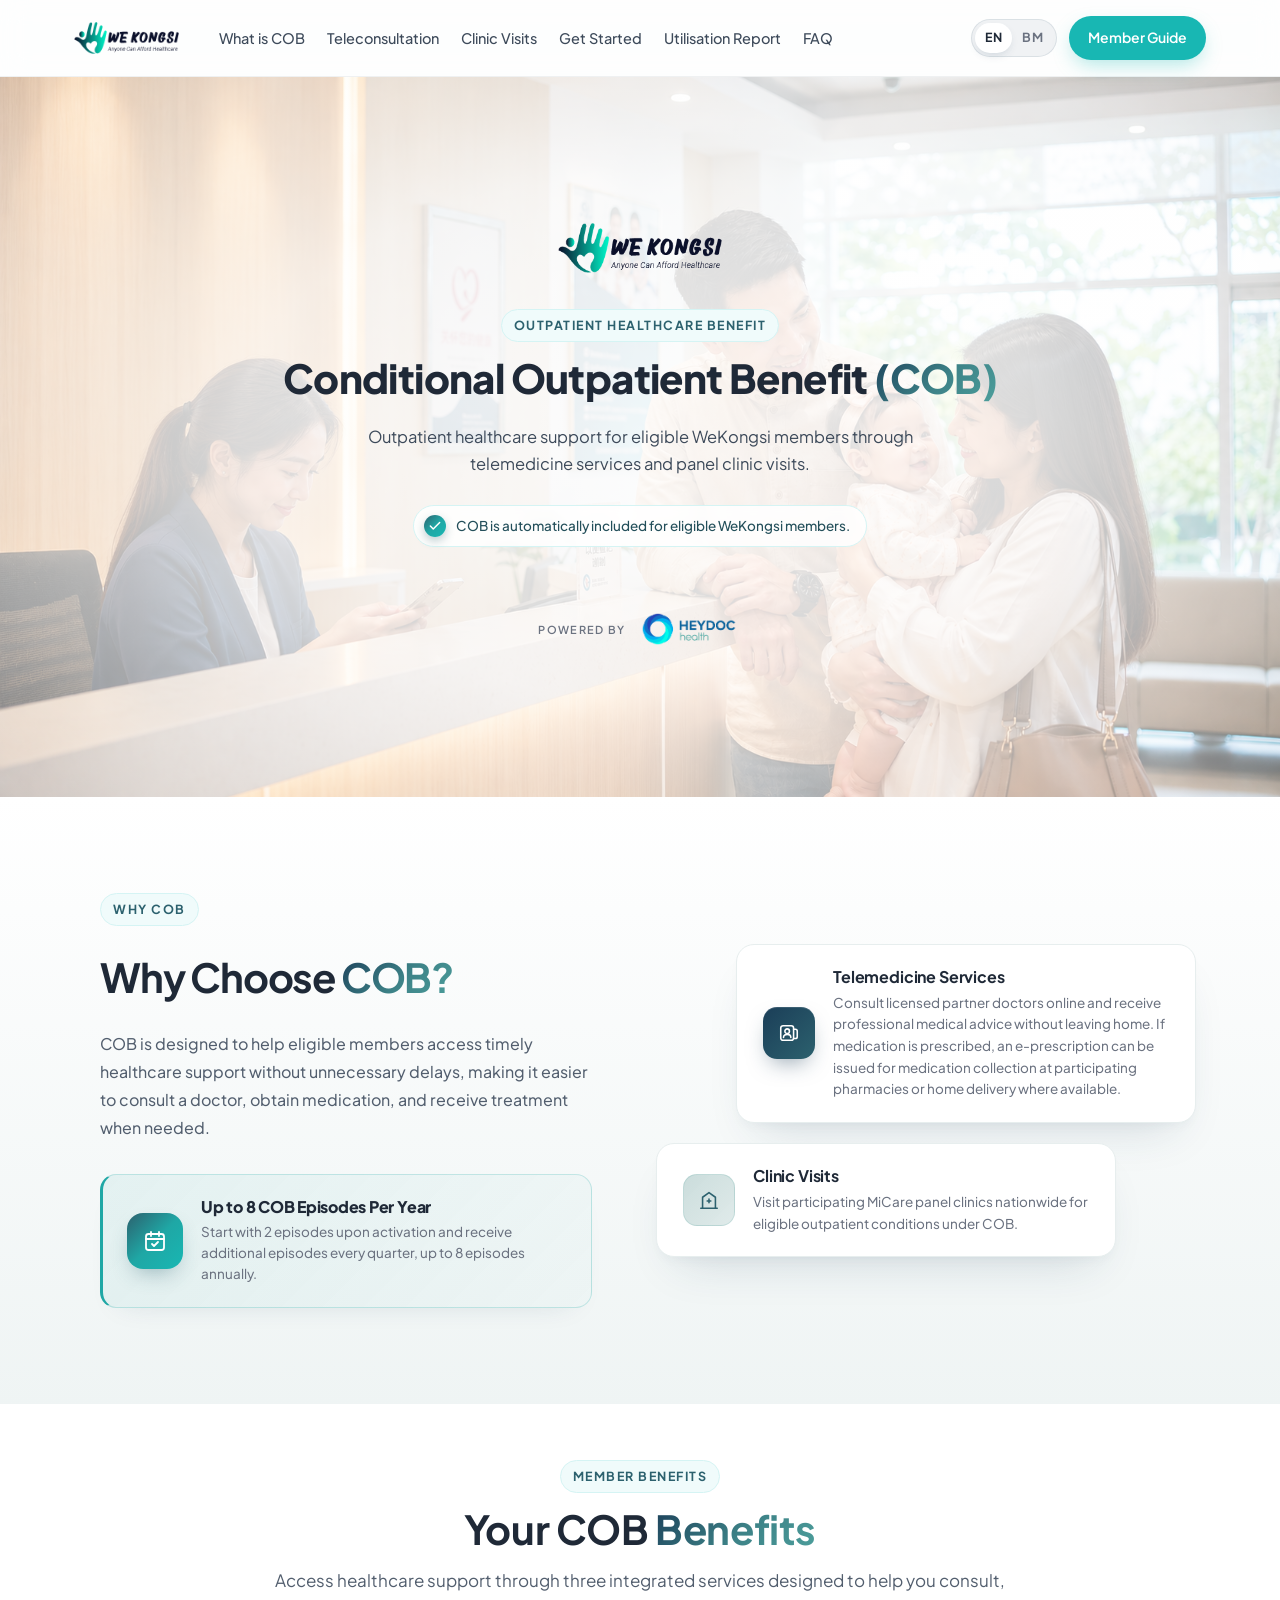
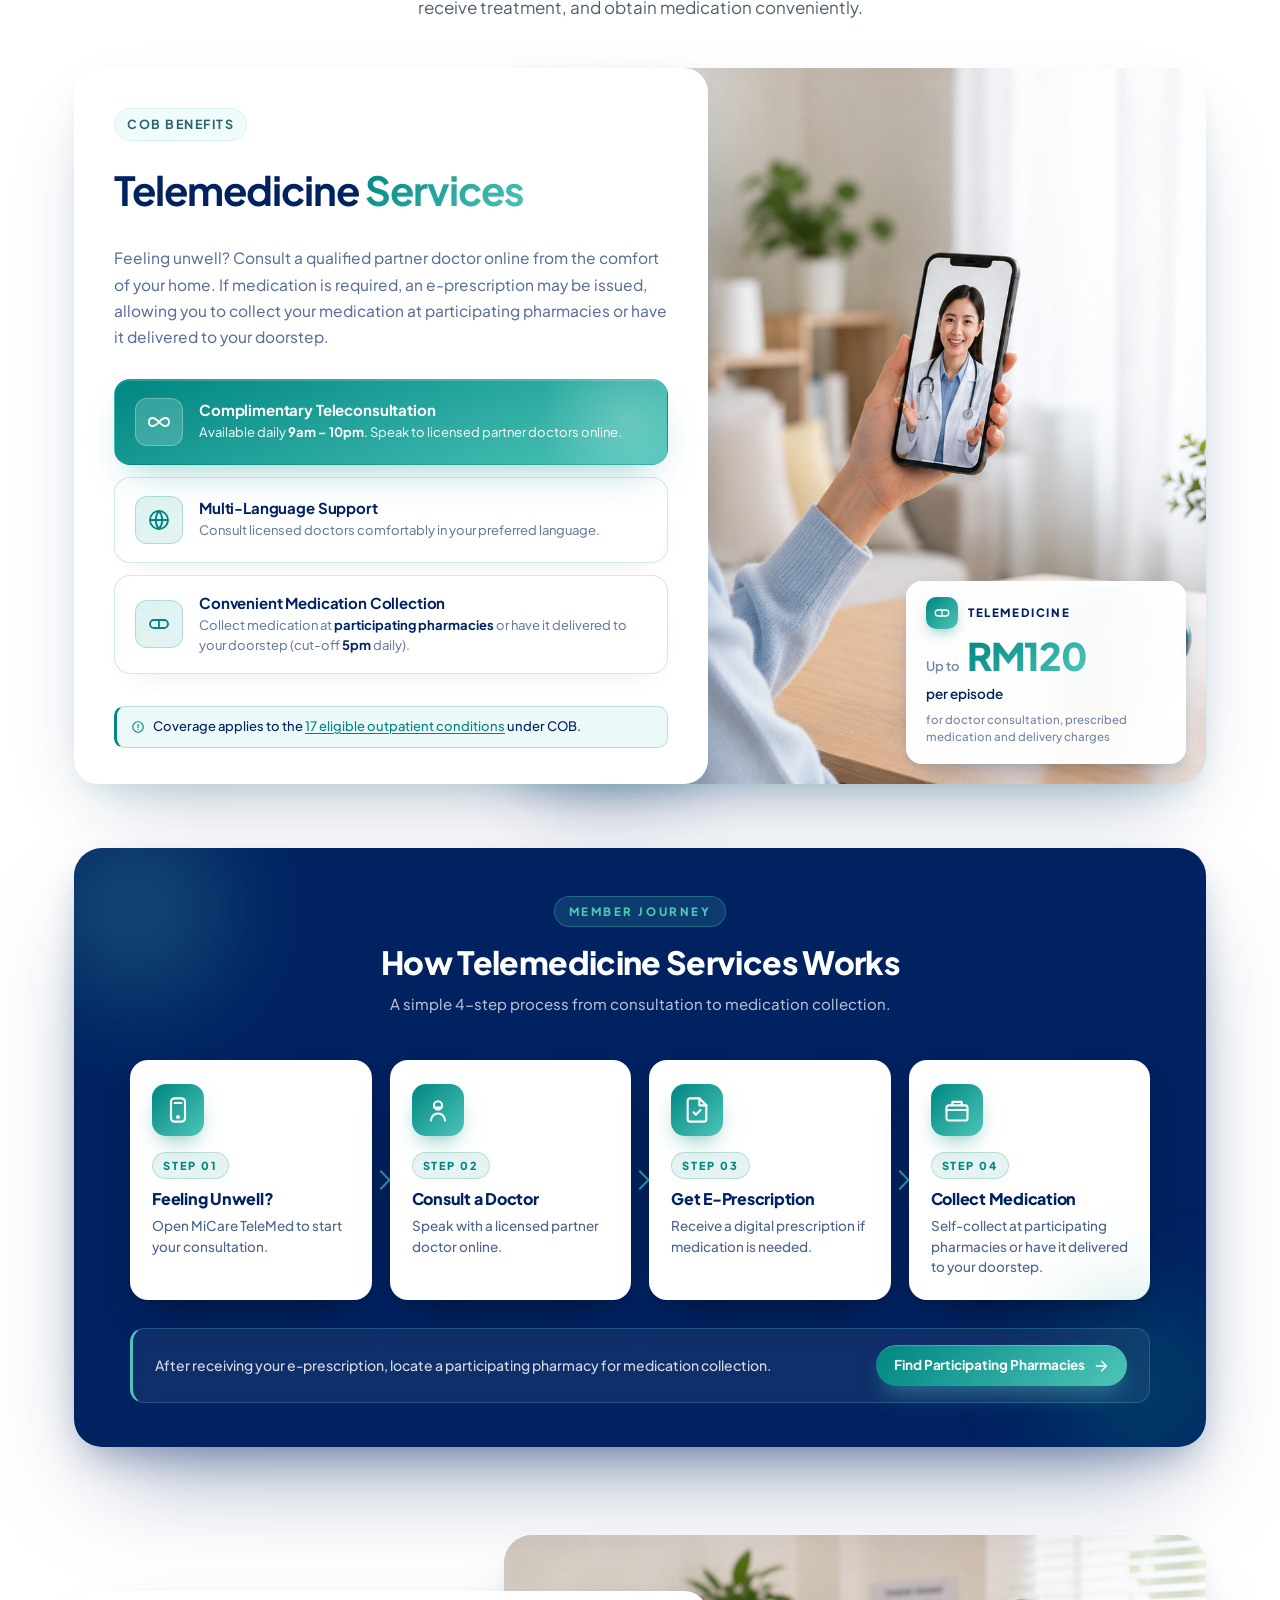
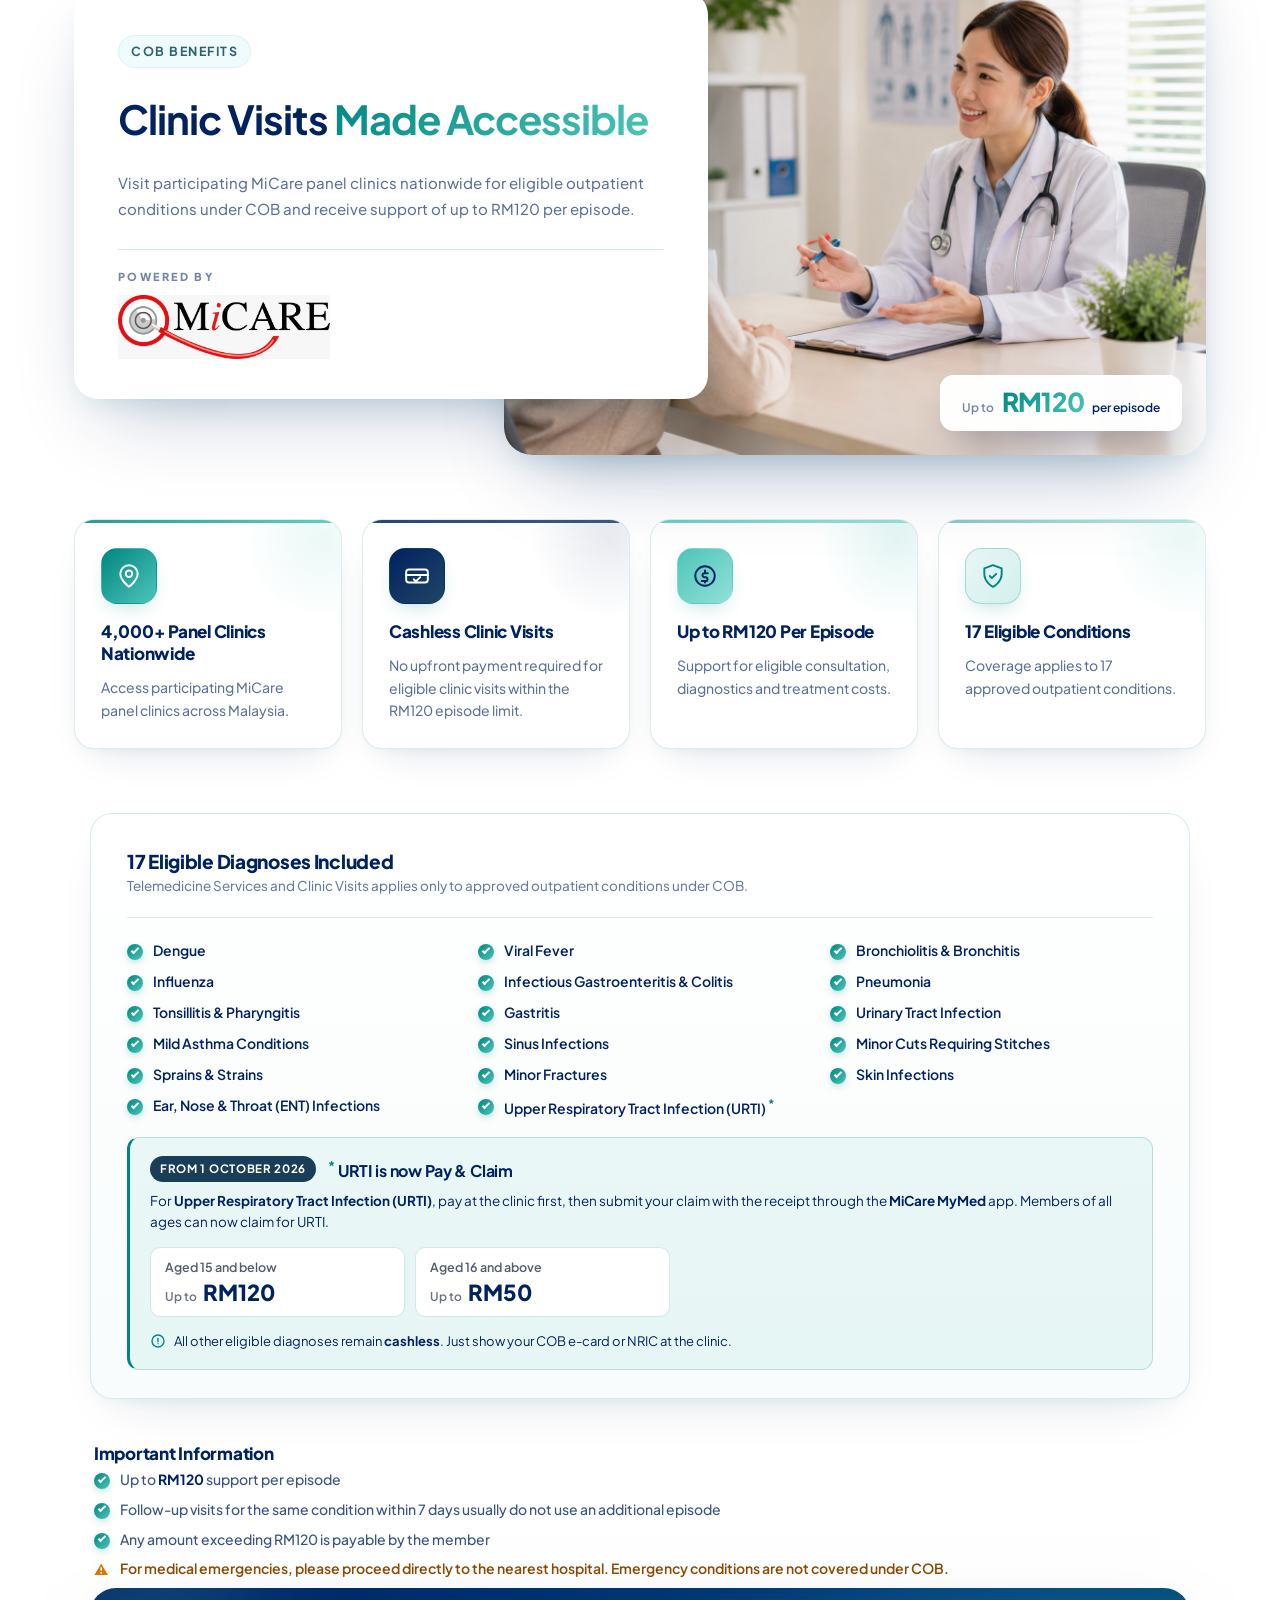
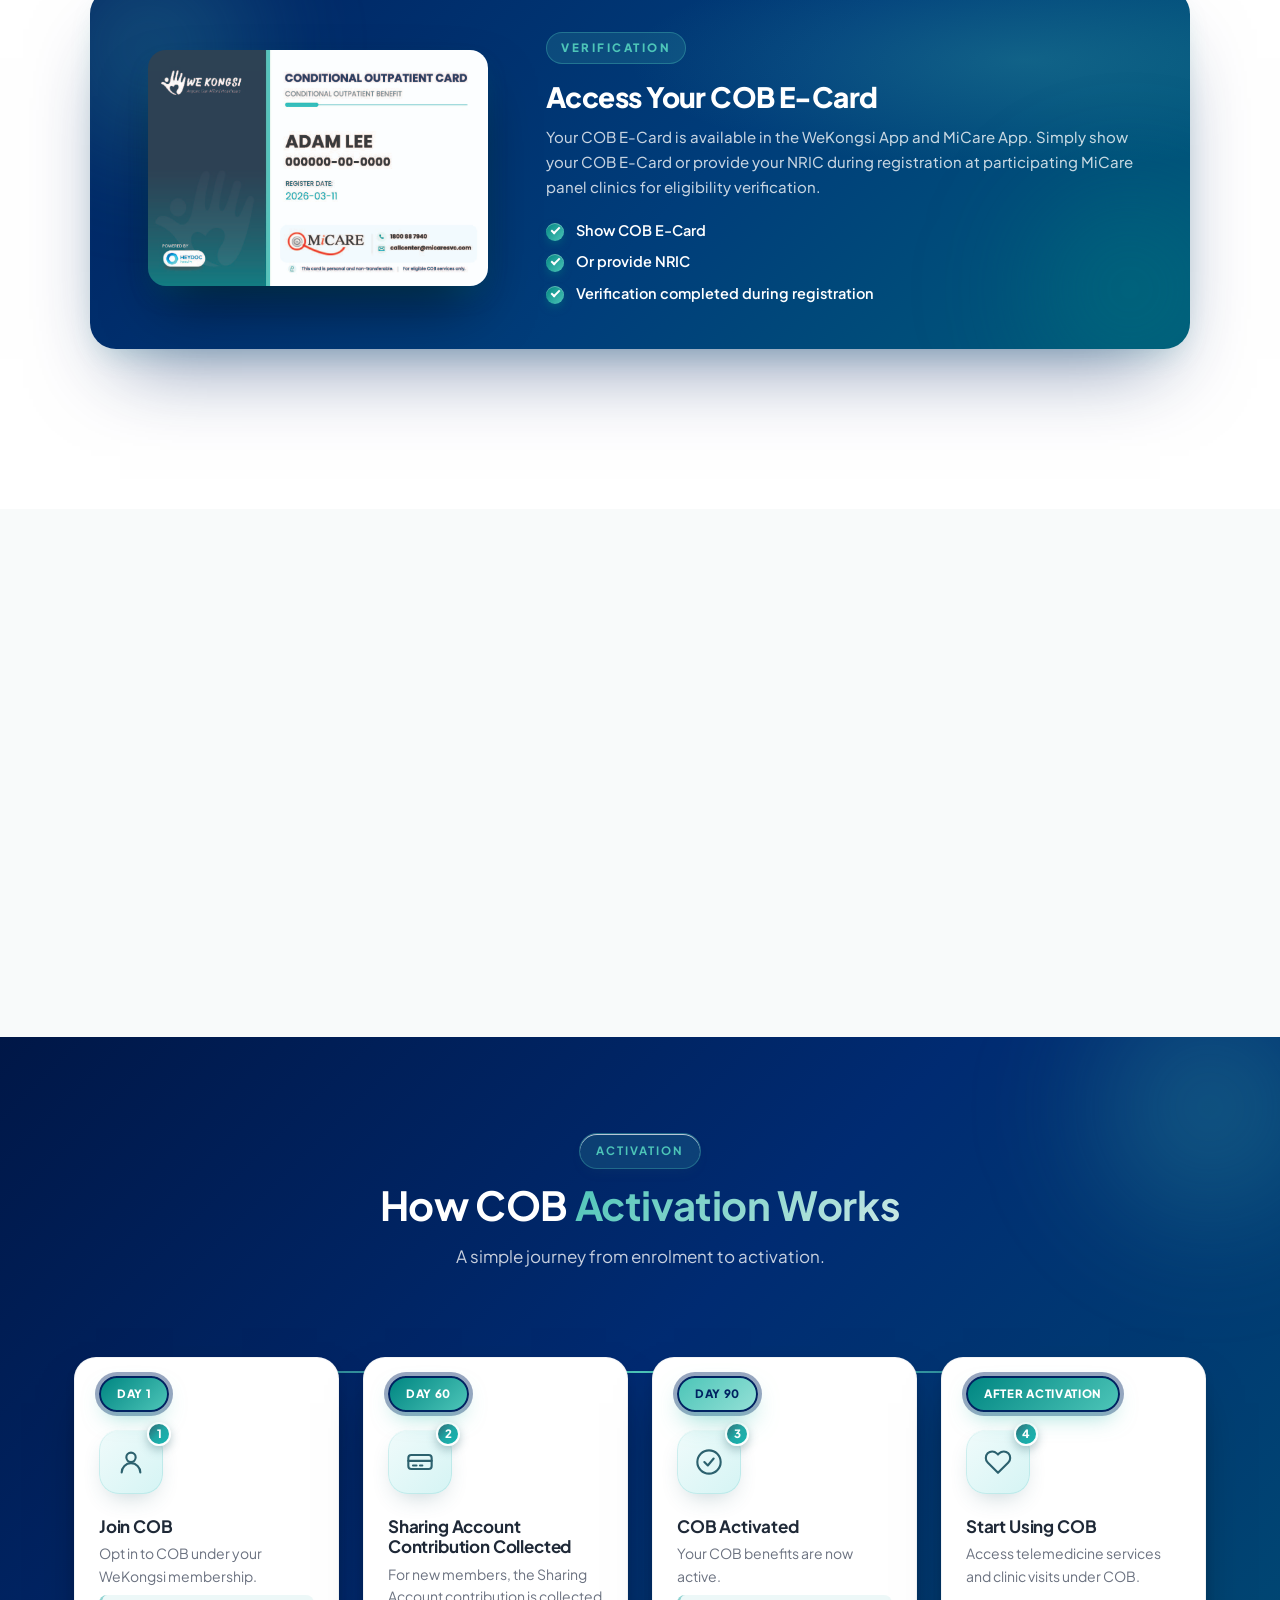
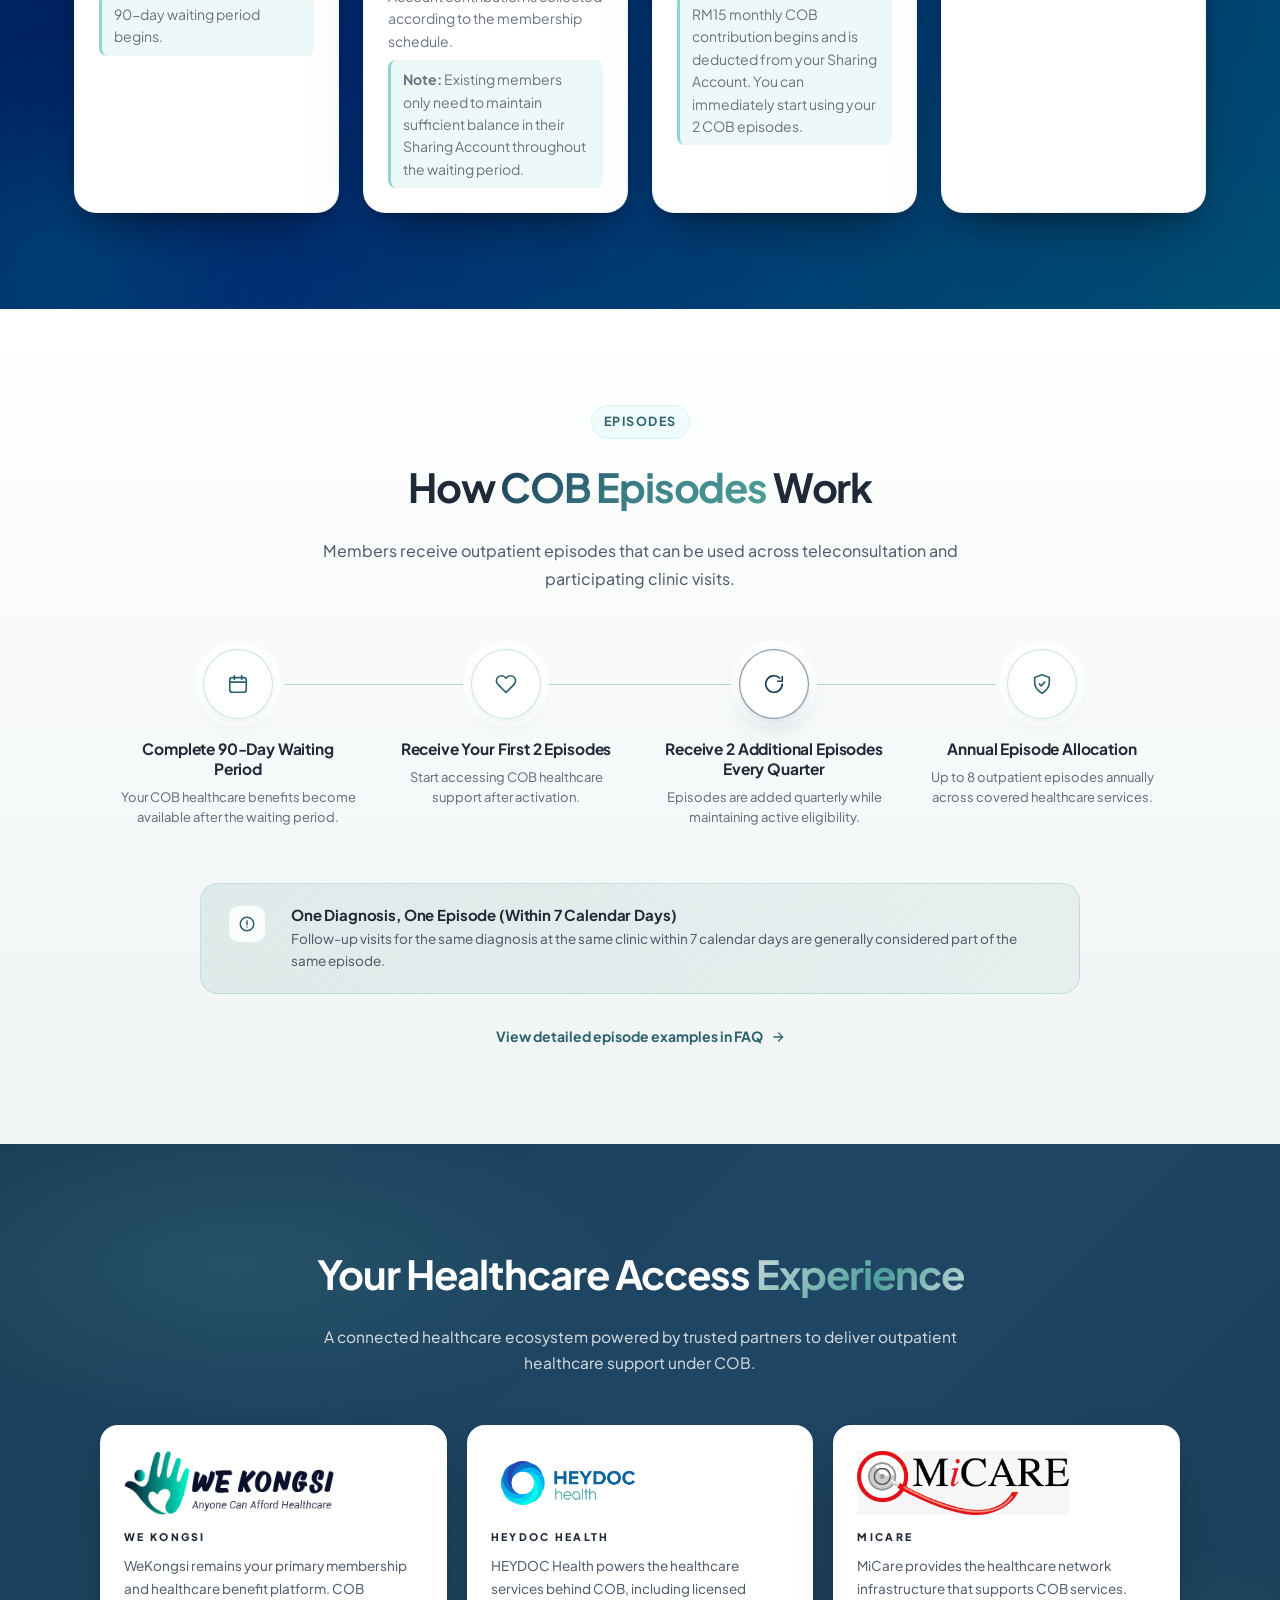
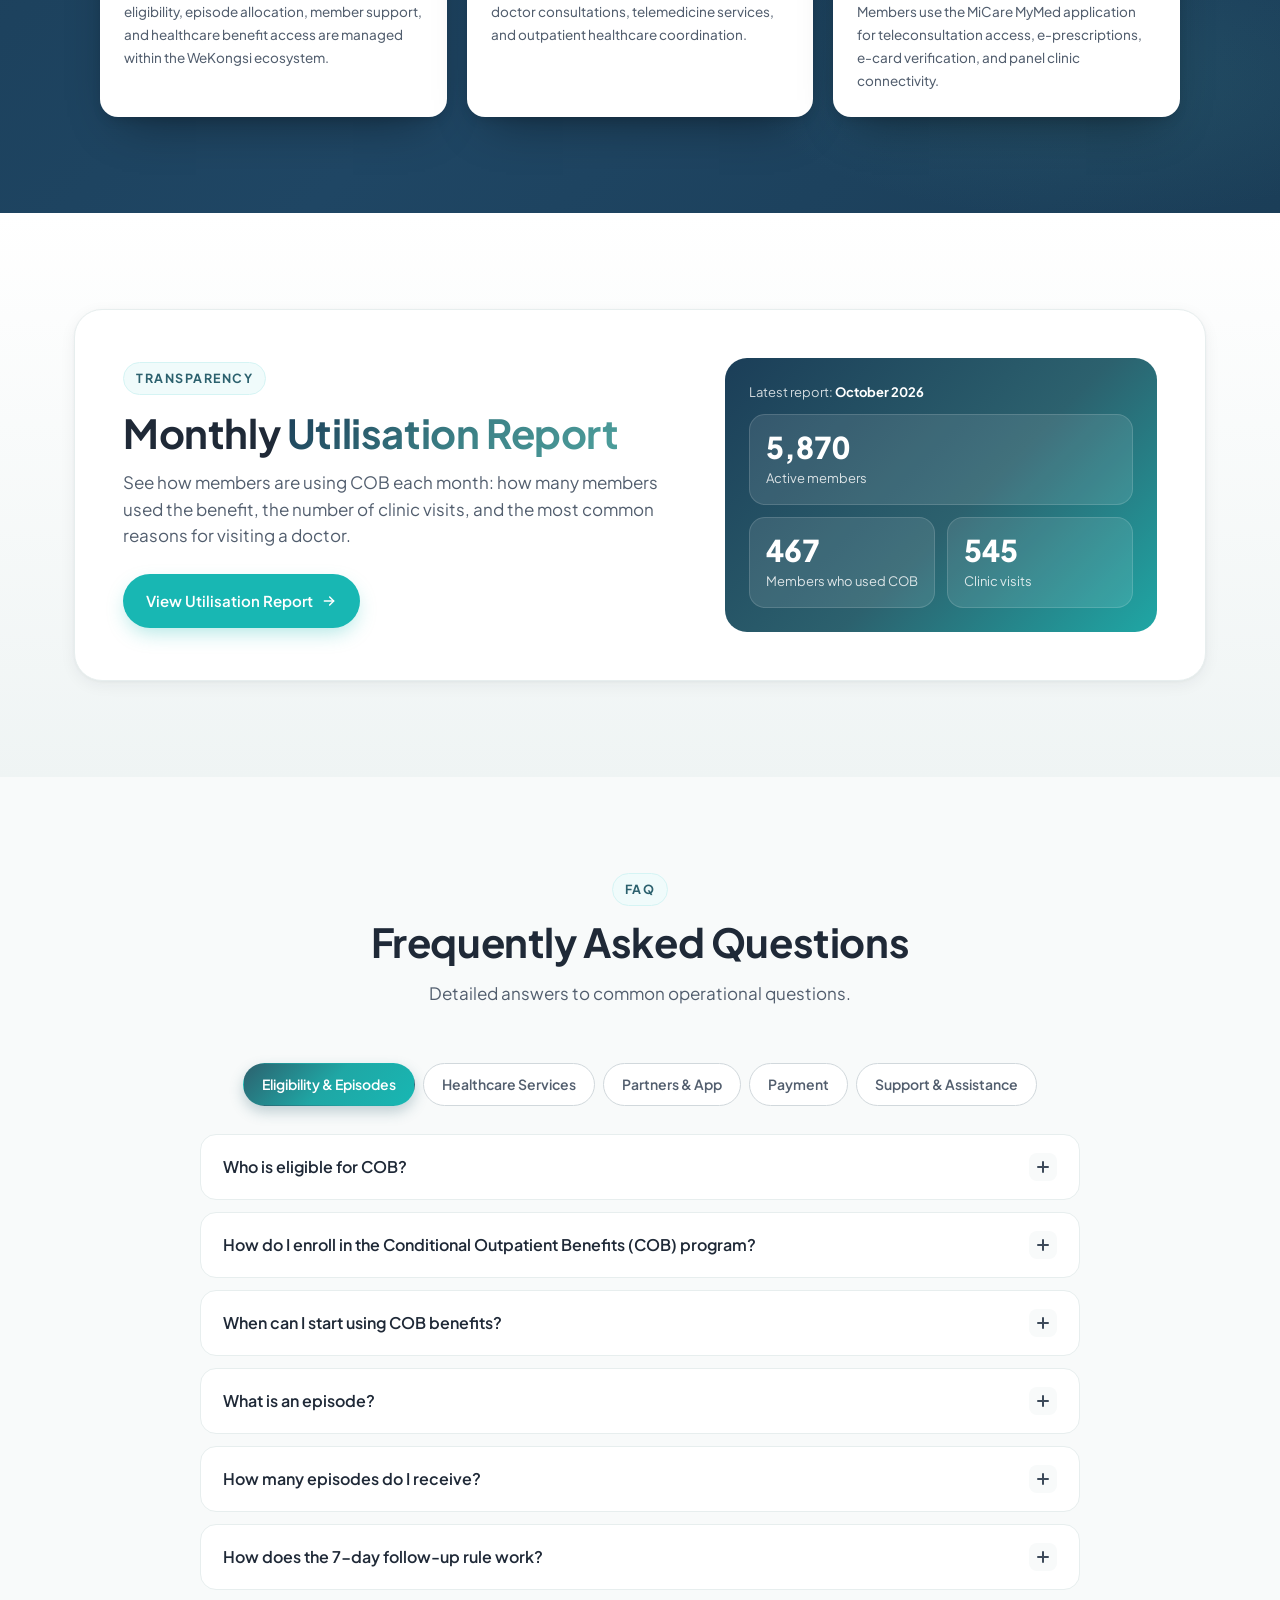
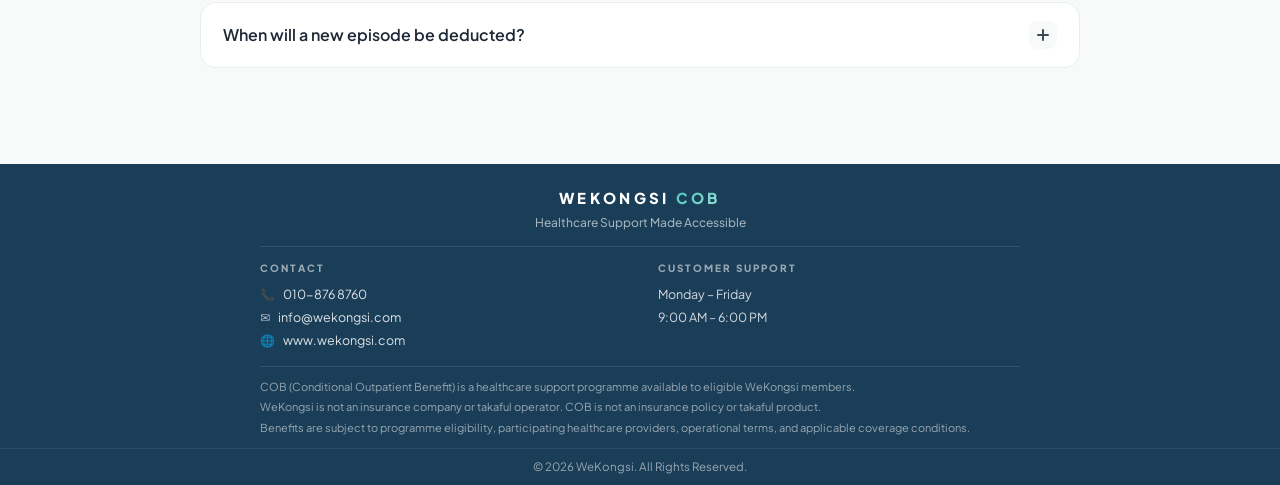
==== commit 3c461351: "Add October 2026 COB utilisation report - utilisation-data.js: October figures (5,870 active members" ====
--- a/index.html
+++ b/index.html
@@ -736,7 +736,7 @@
     </div>
   </footer>
 
-  <script src="utilisation-data.js?v=2026-10"></script>
+  <script src="utilisation-data.js?v=2026-11"></script>
   <script src="script.js?v=2026-09c"></script>
 </body>
 </html>
